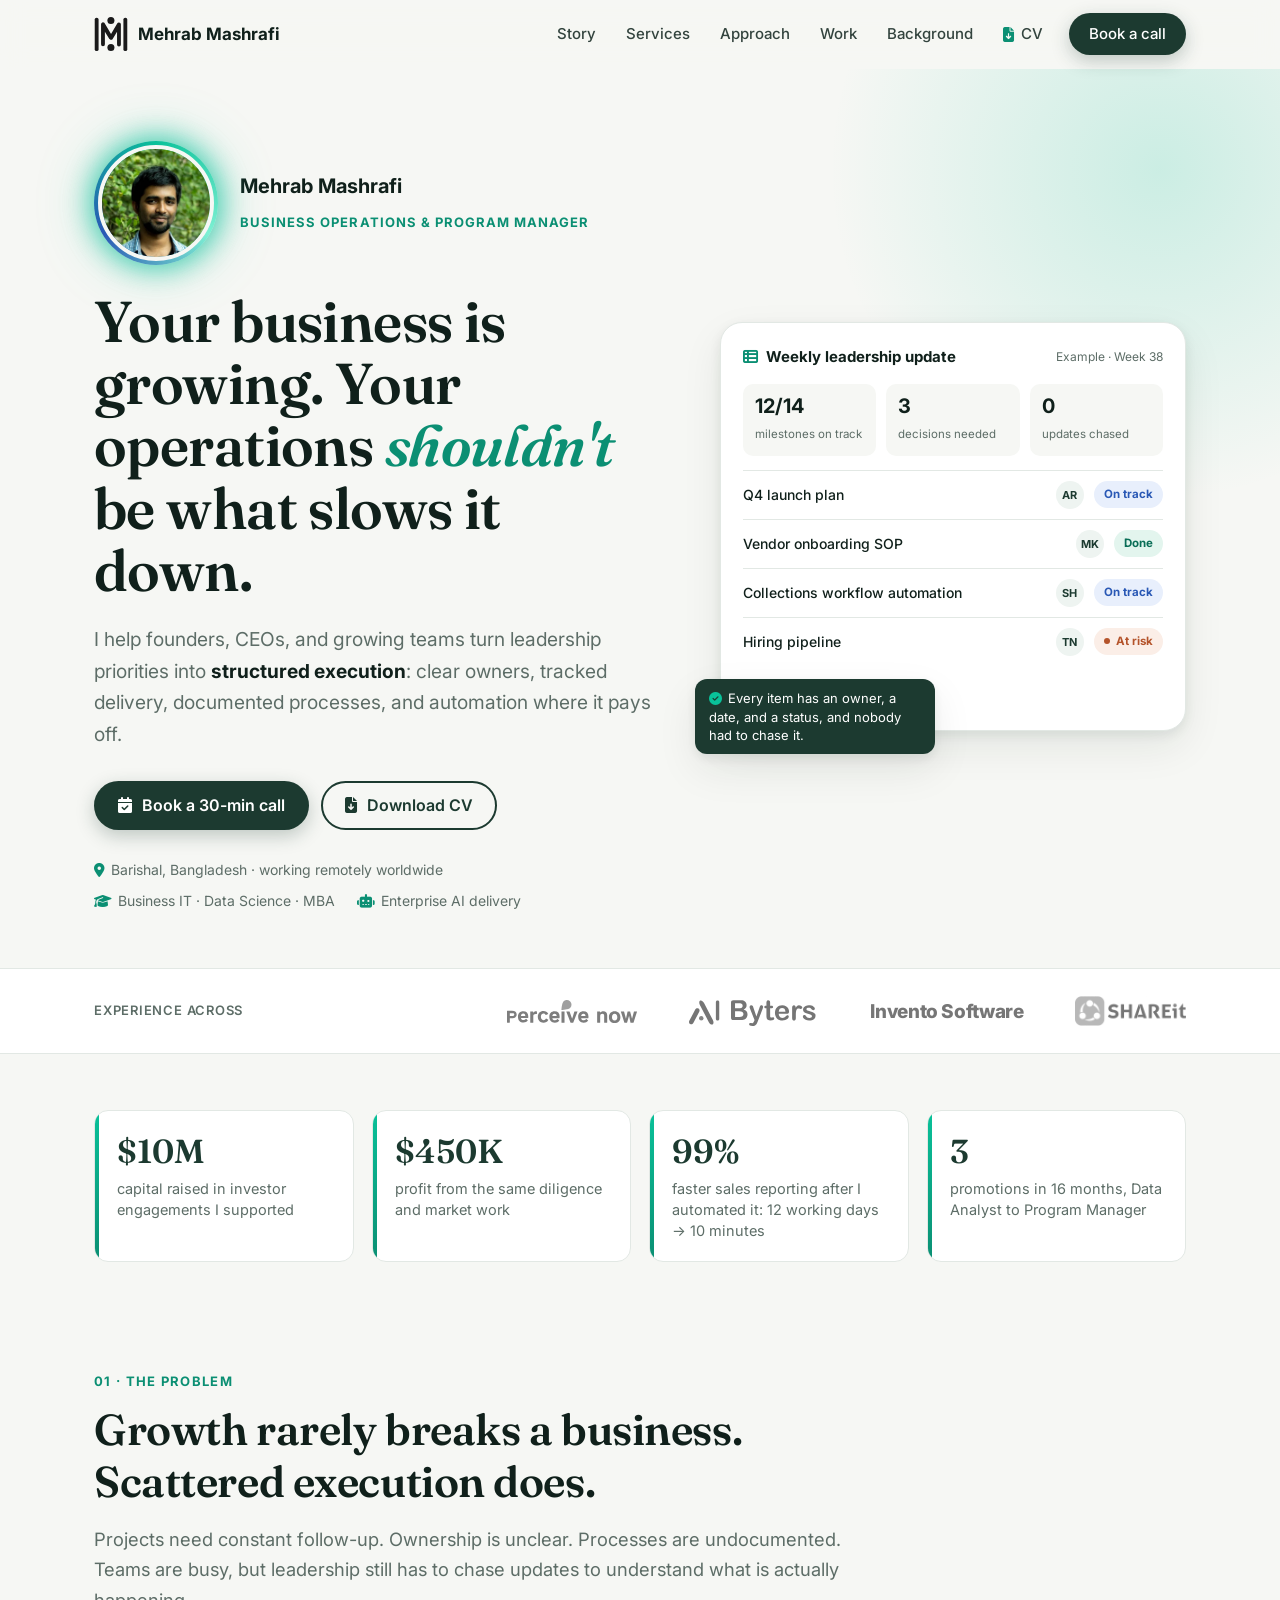
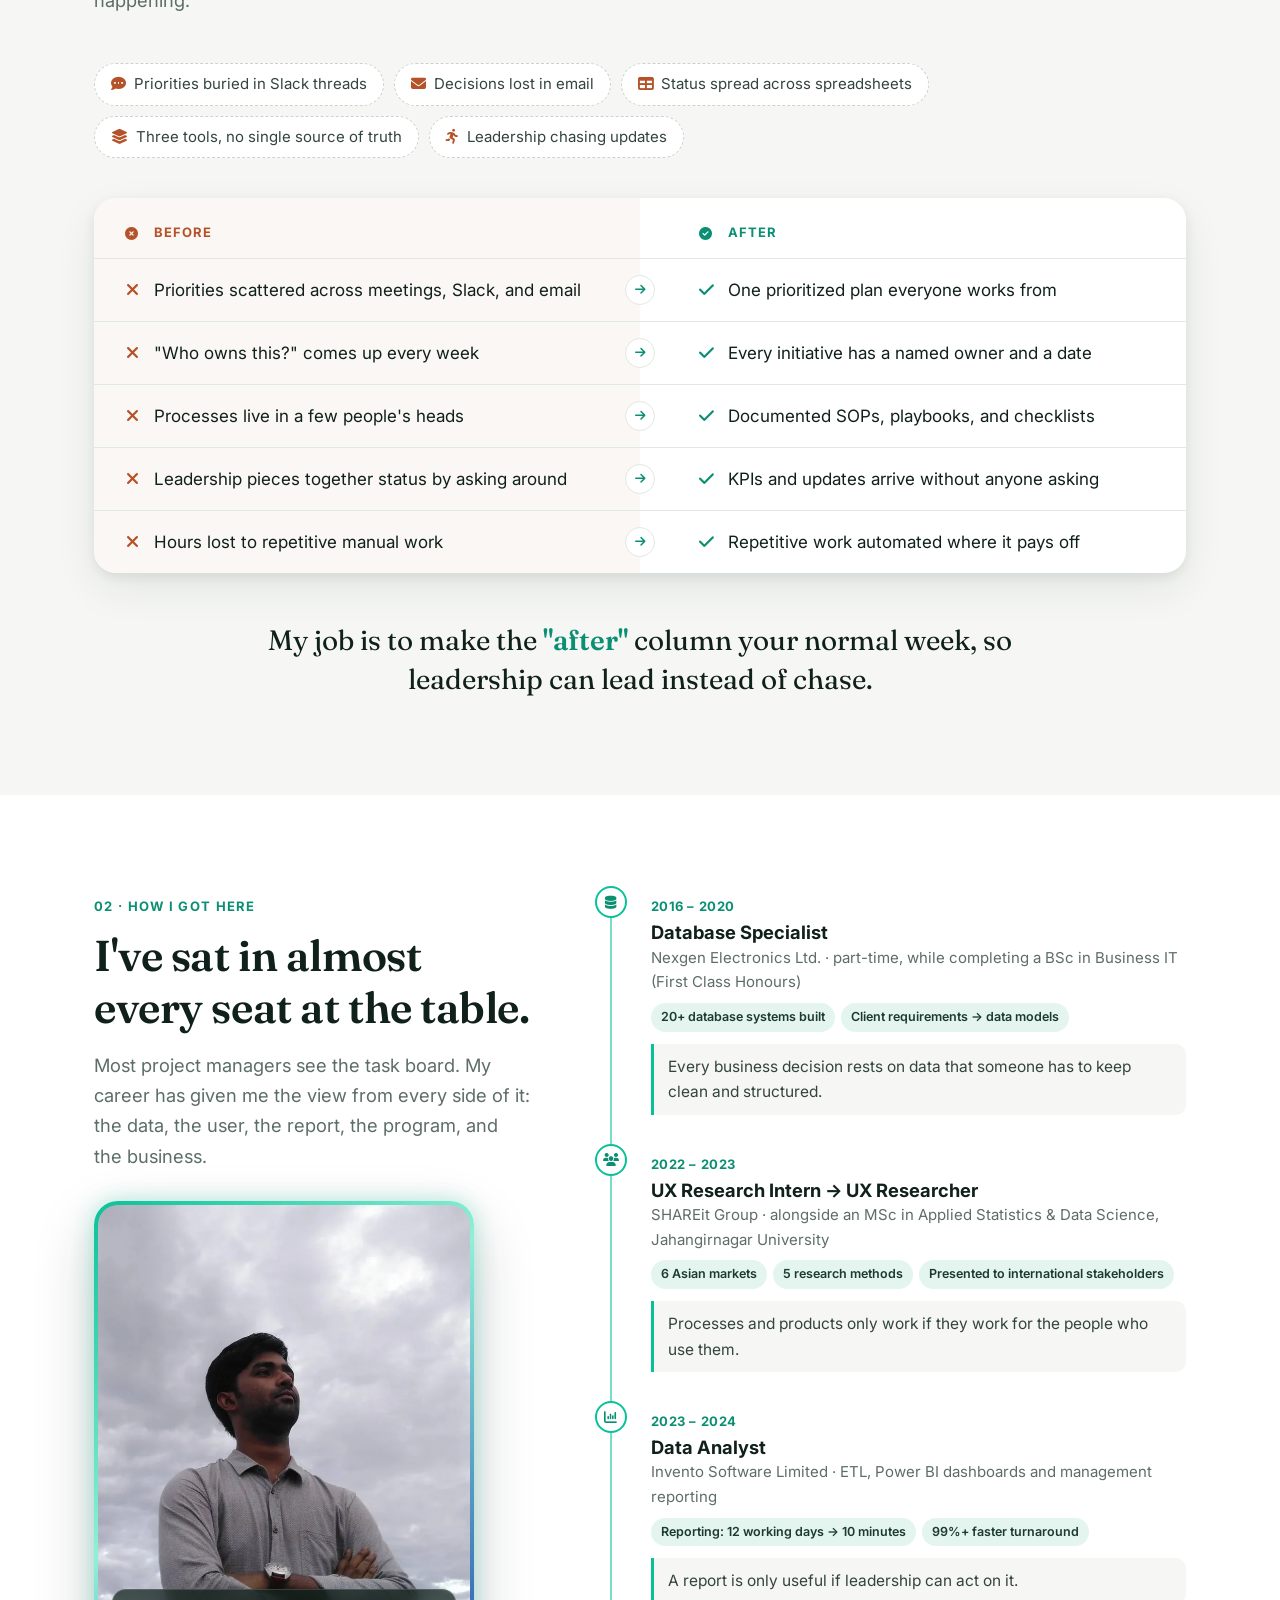
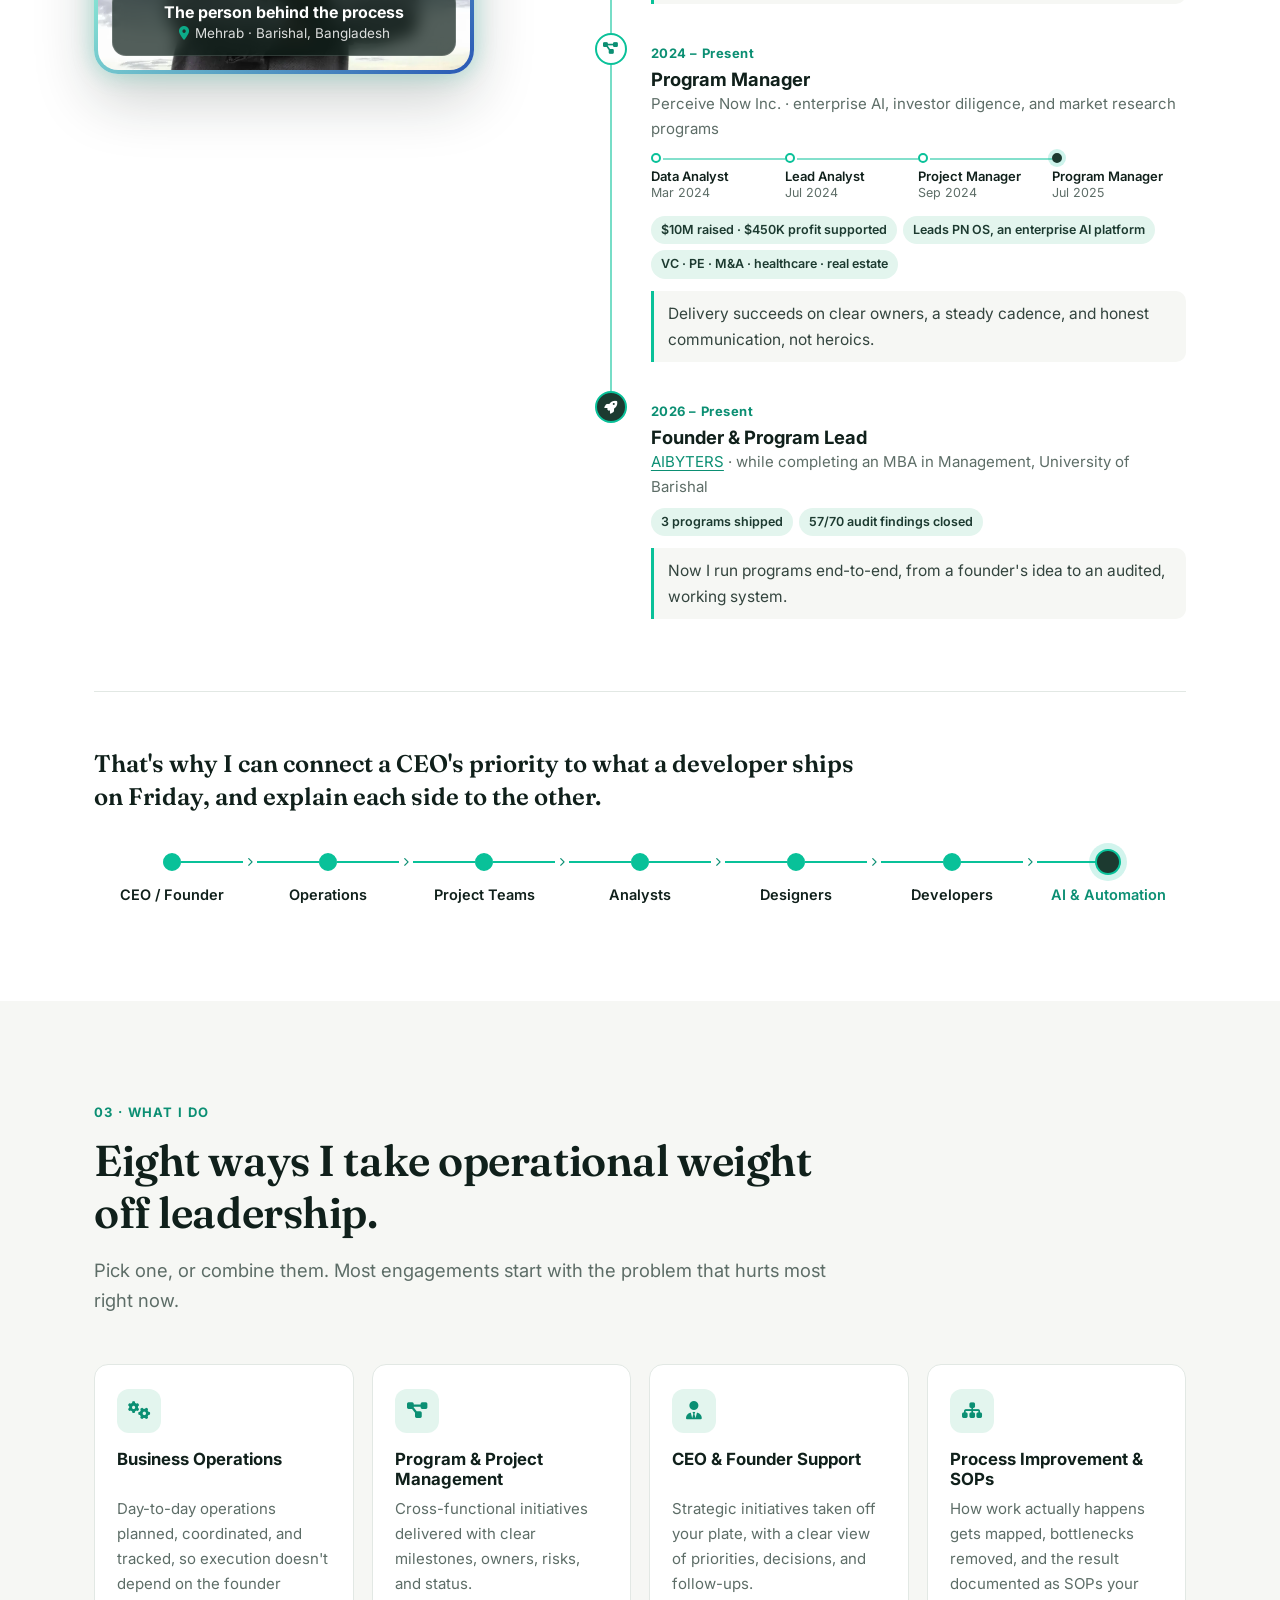
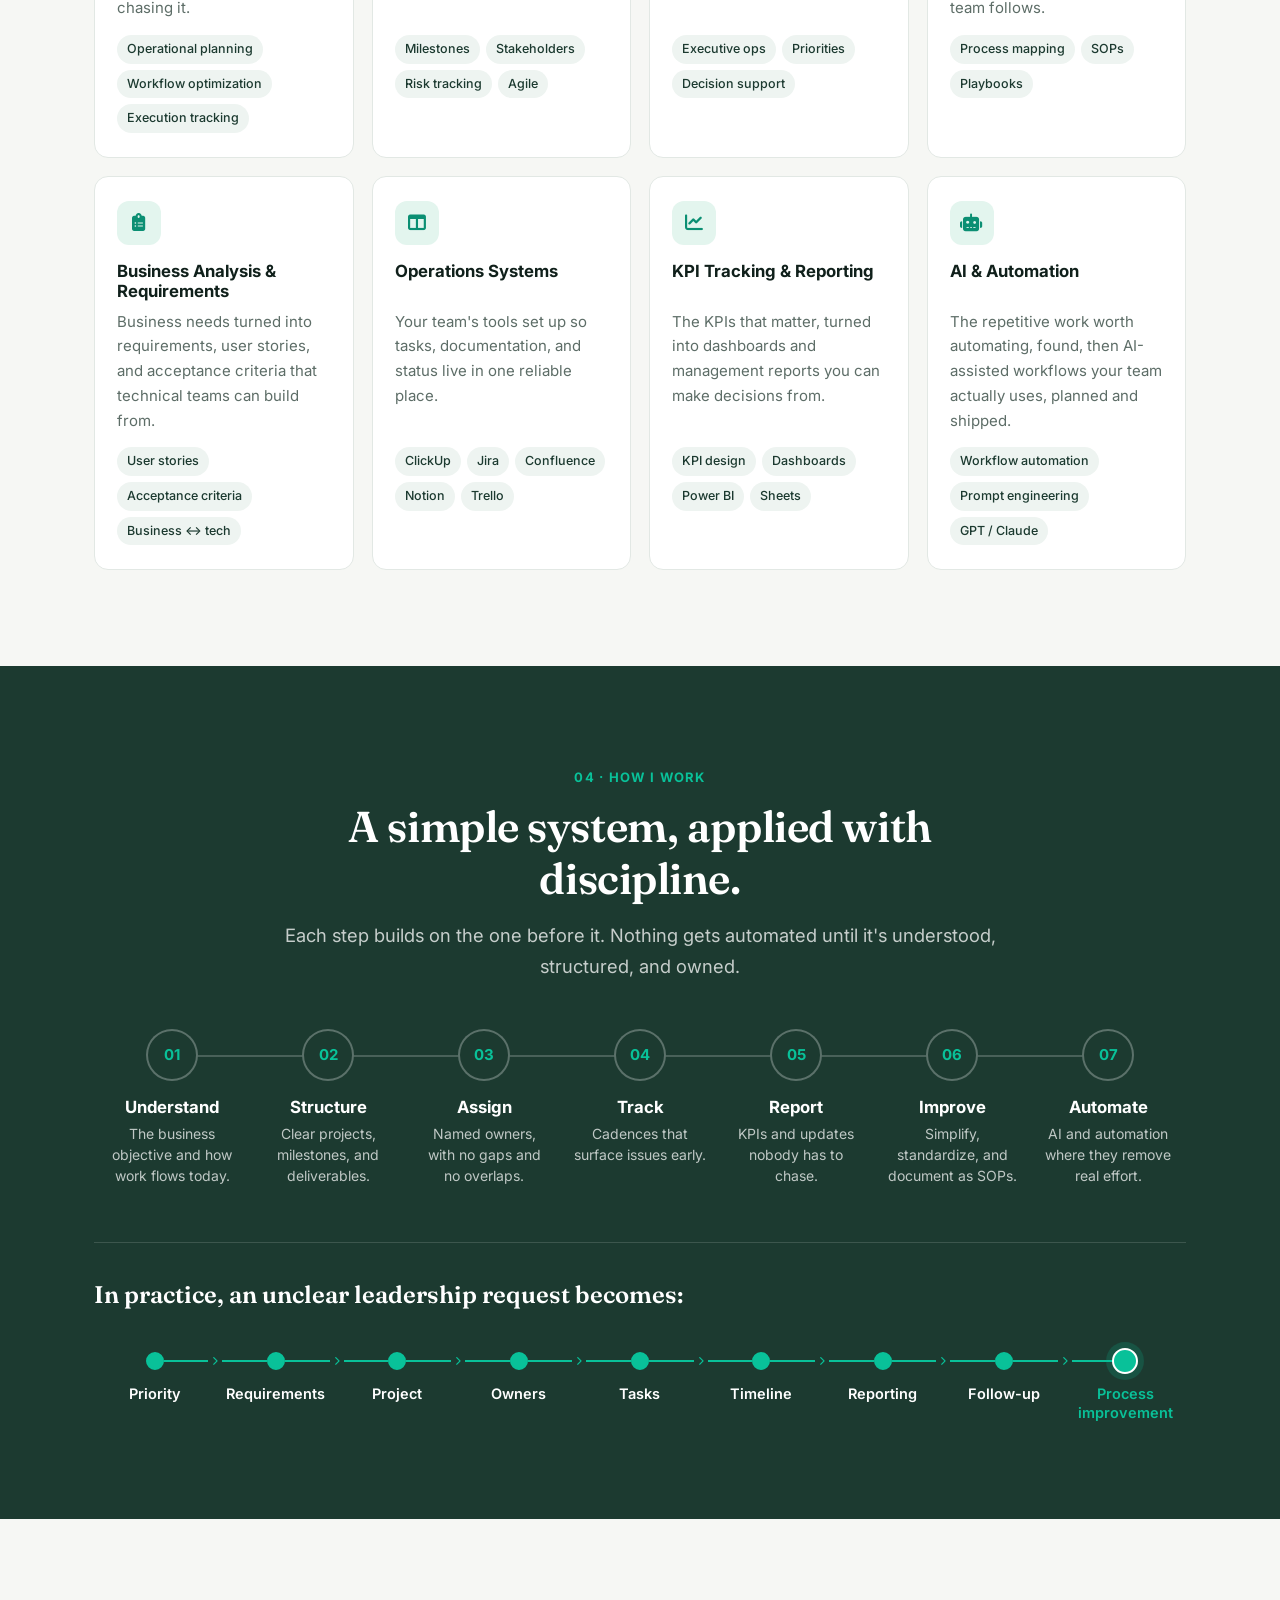
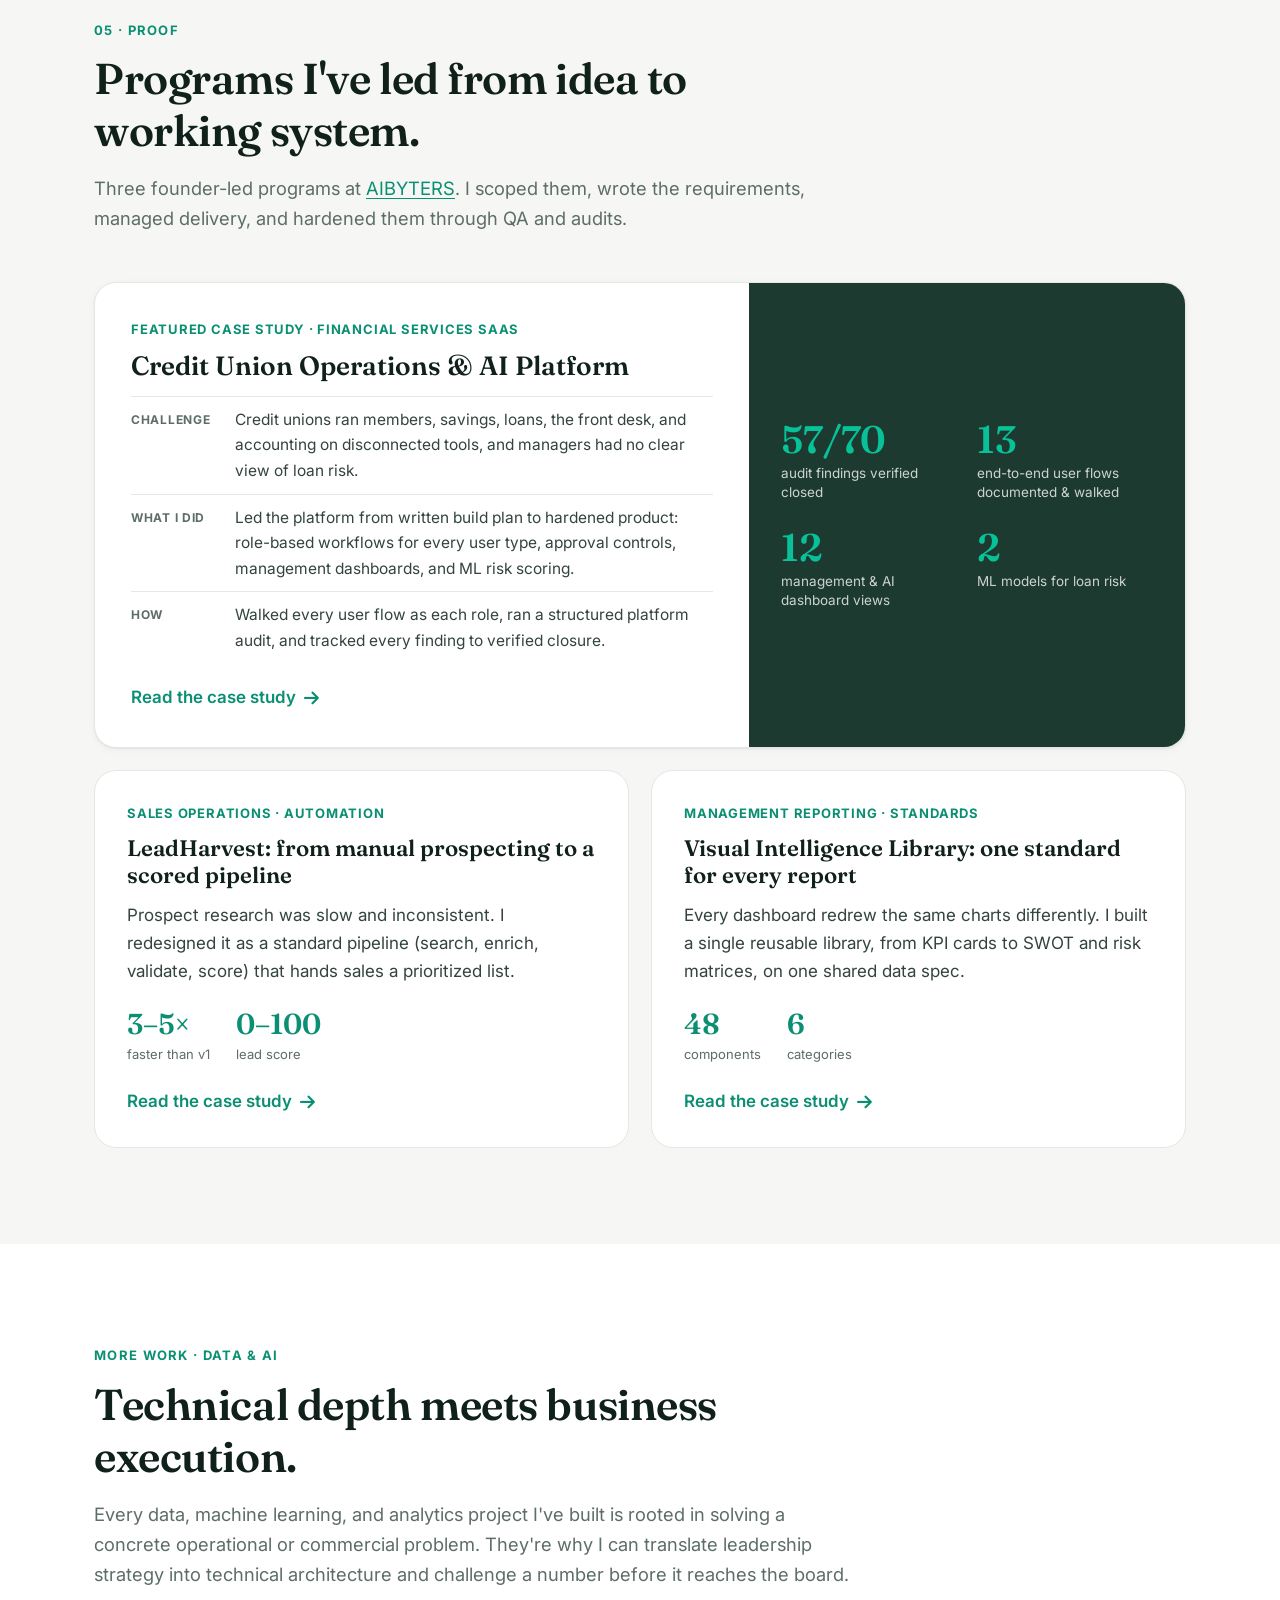
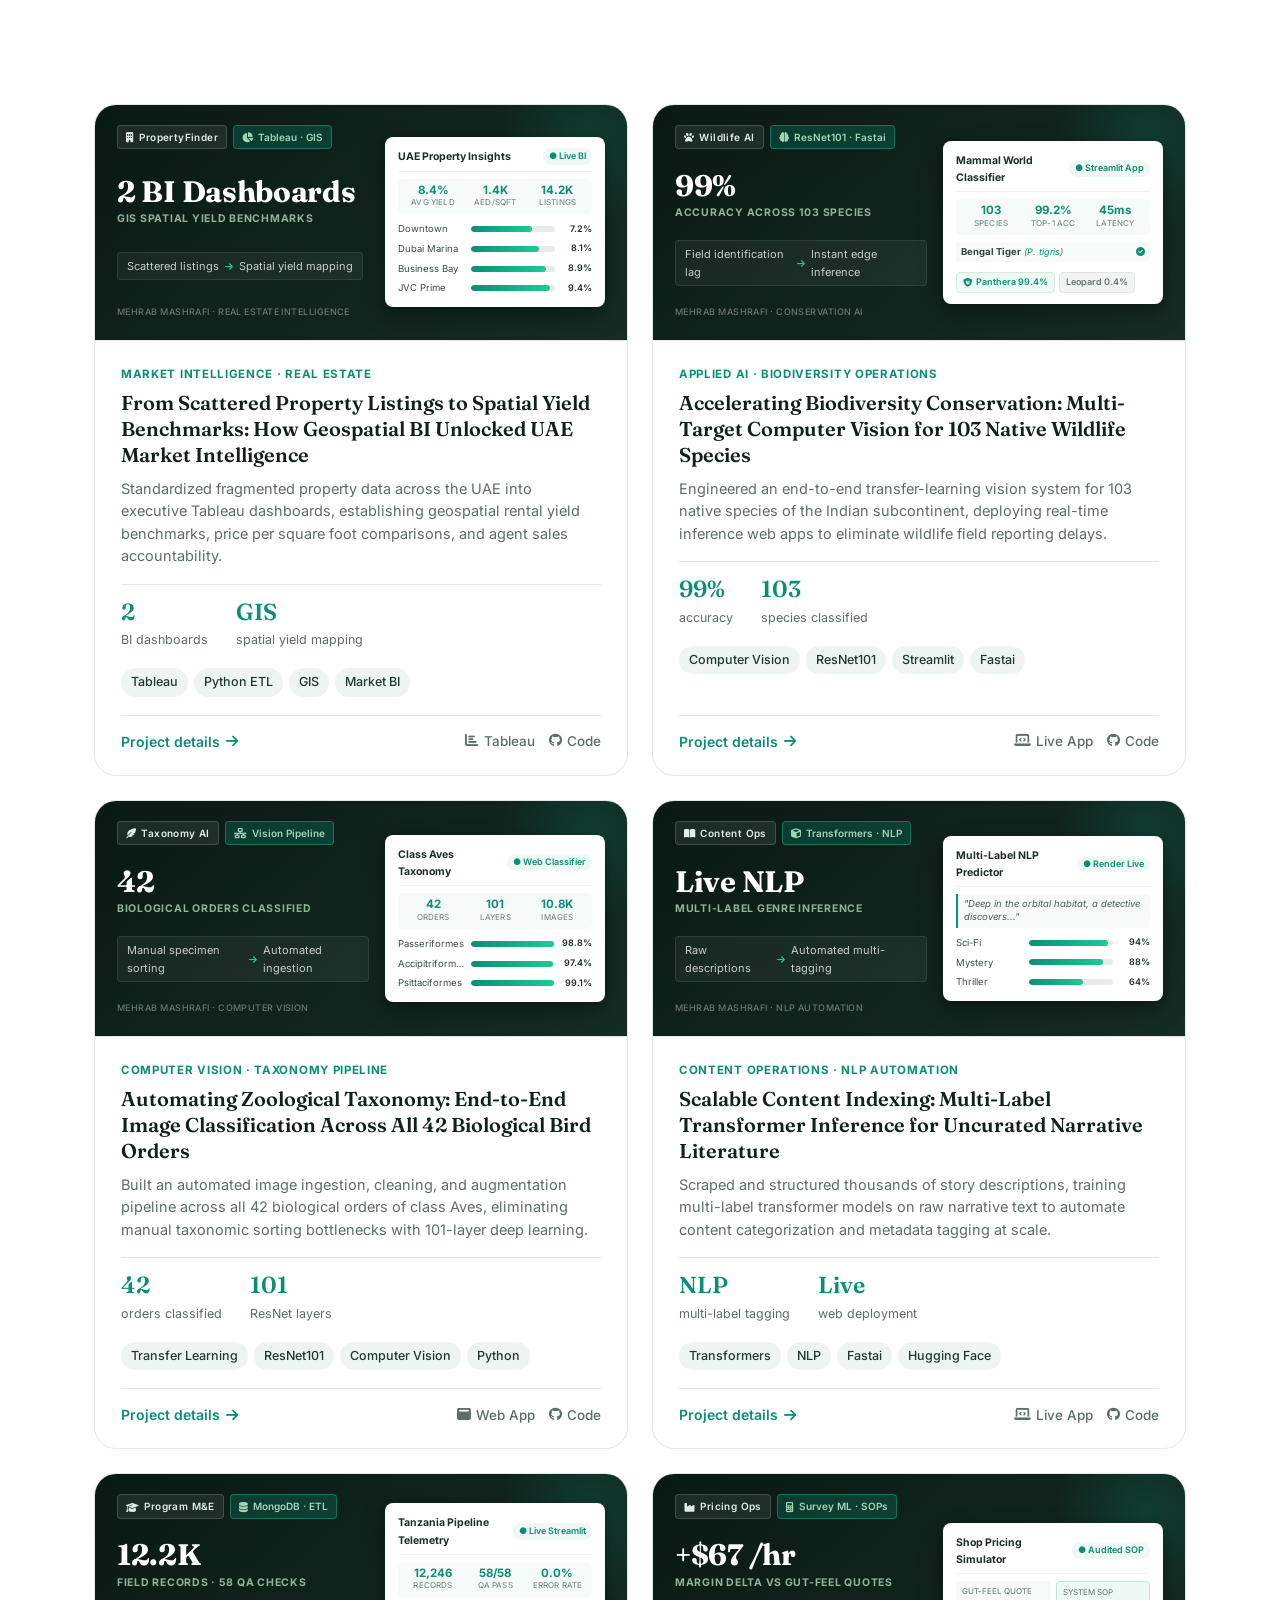
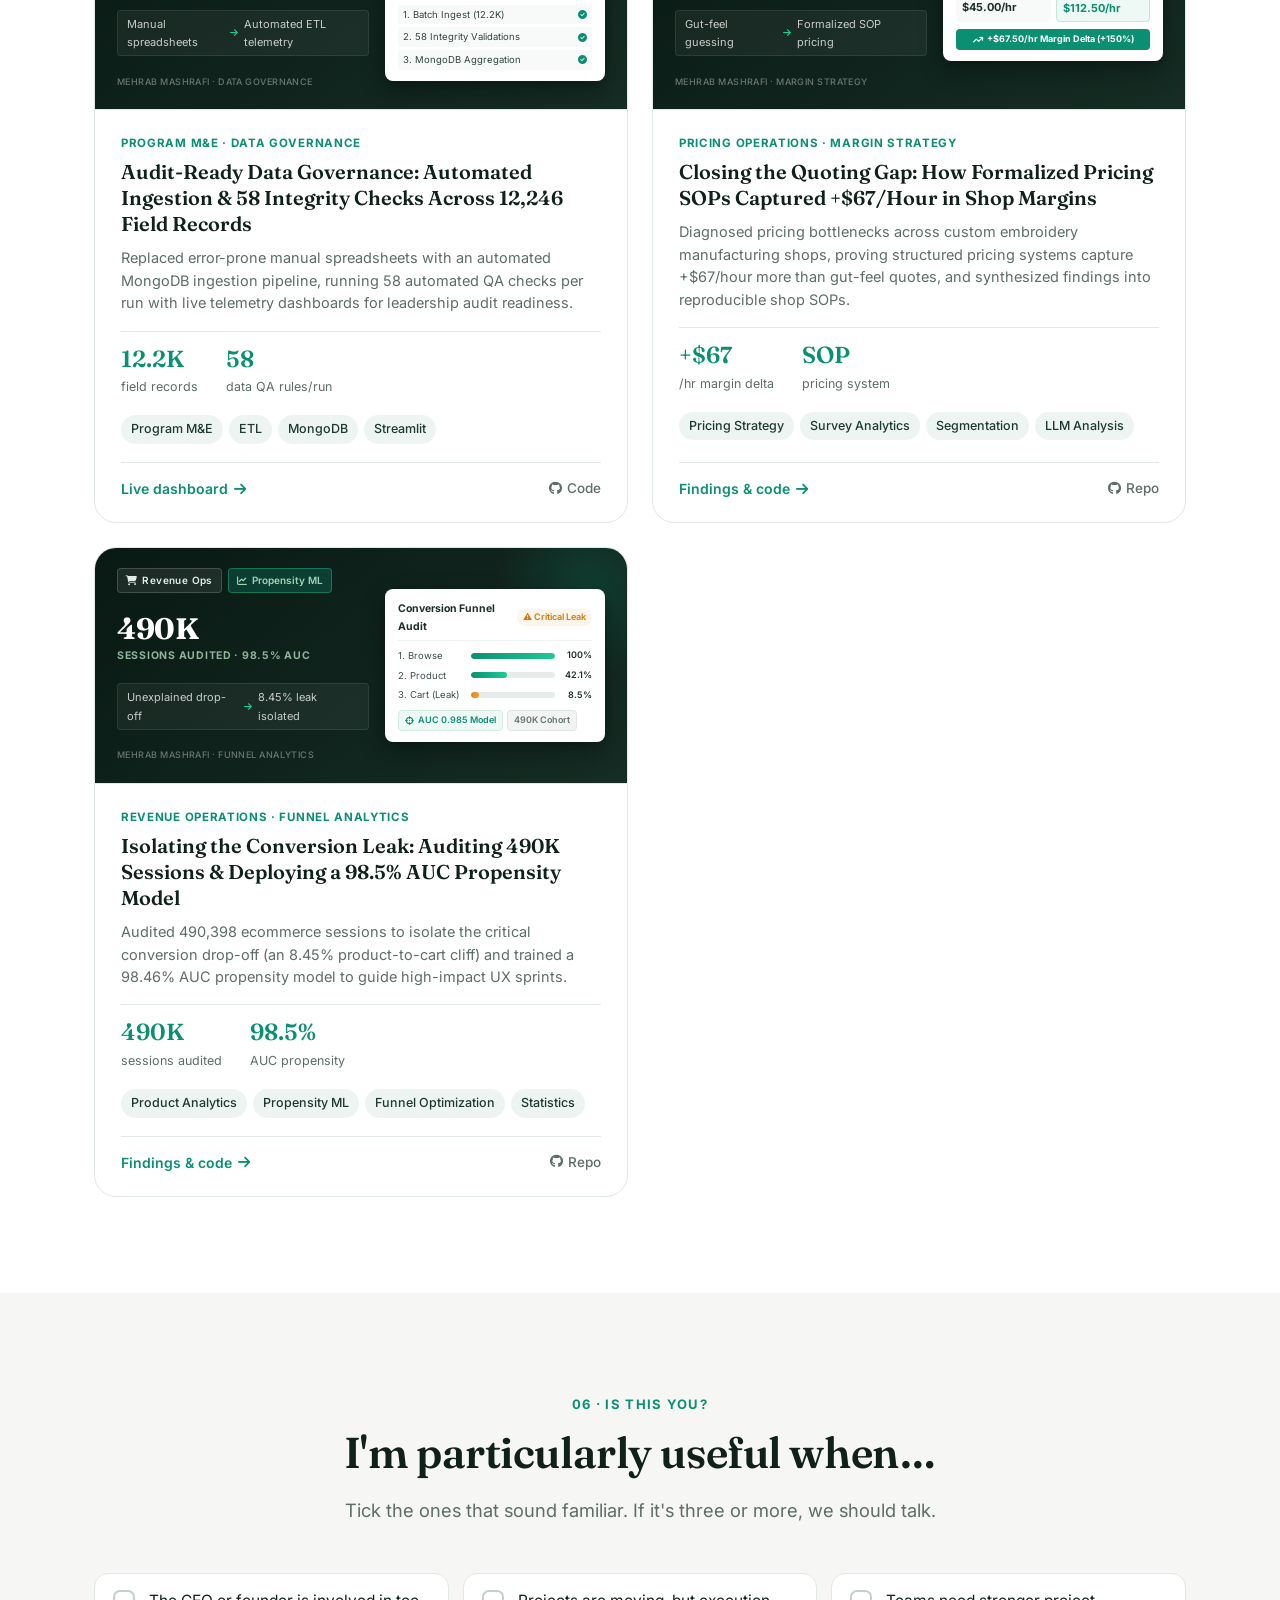
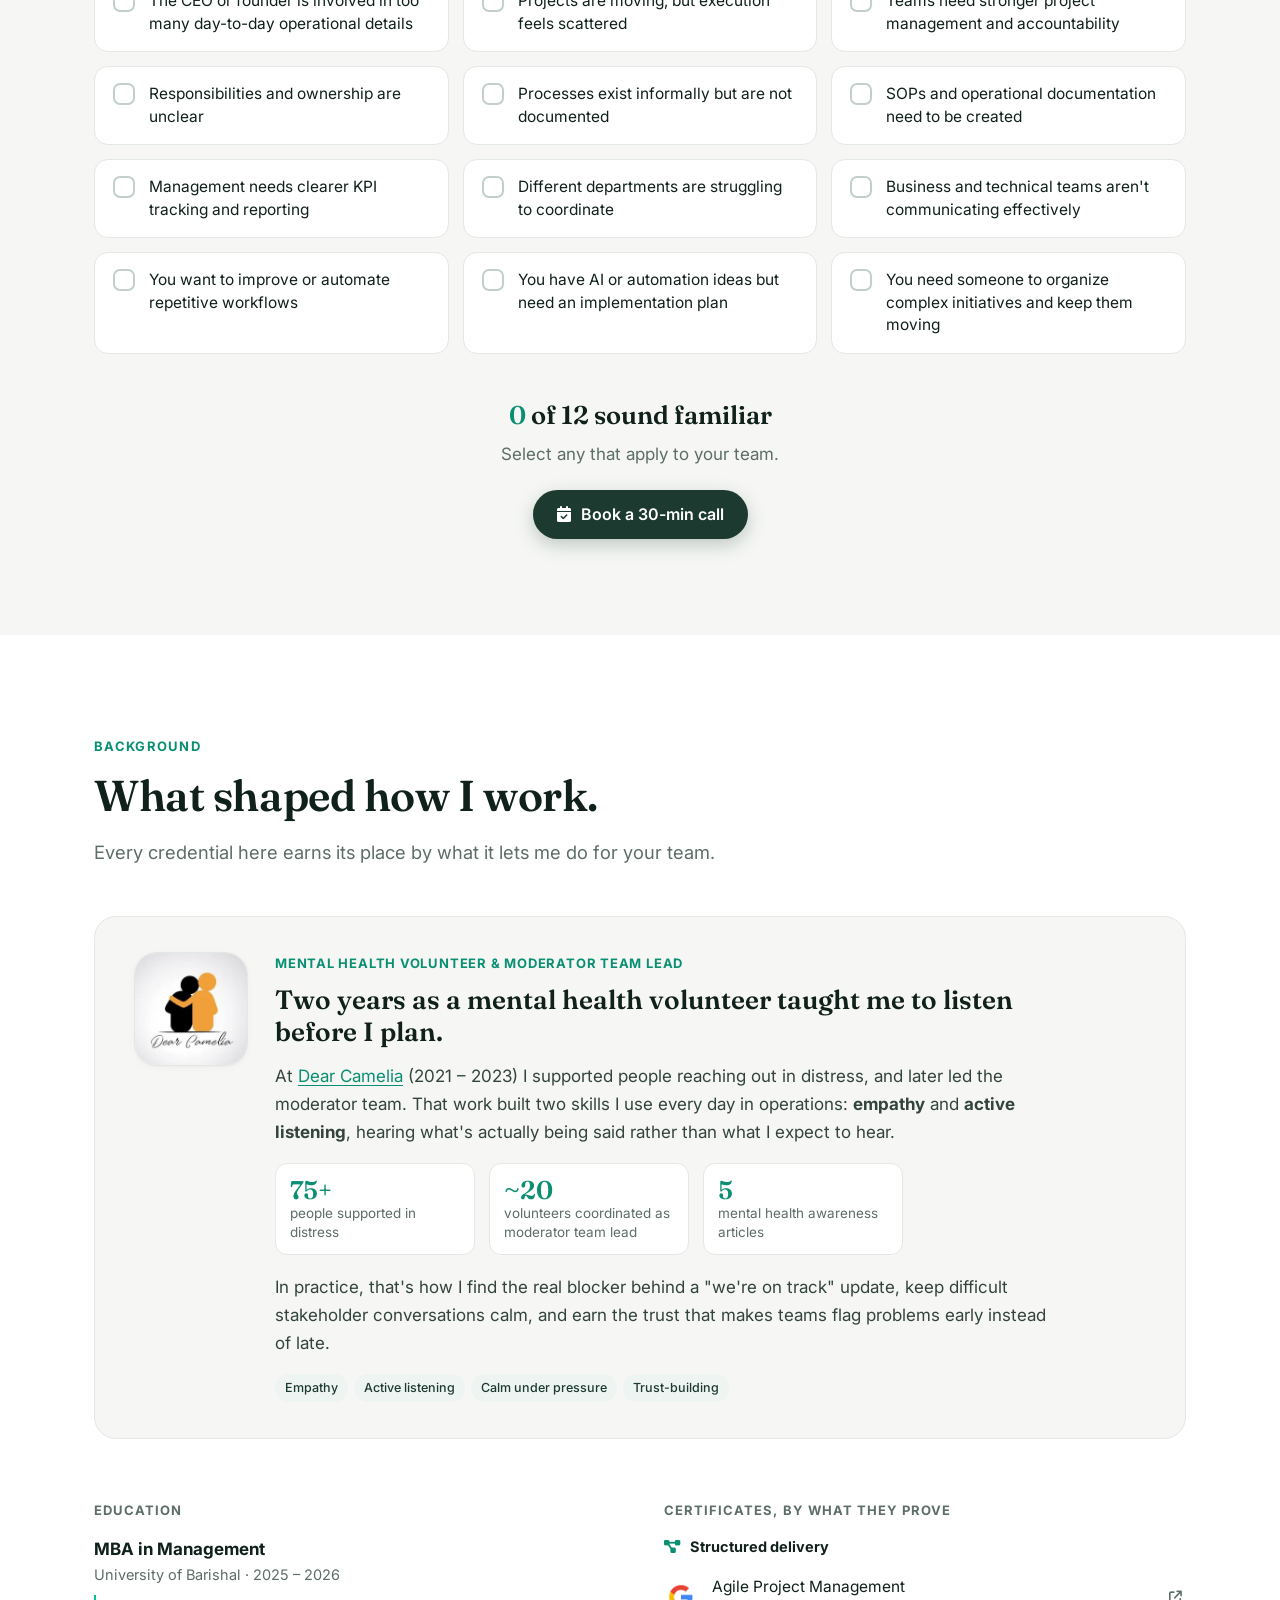
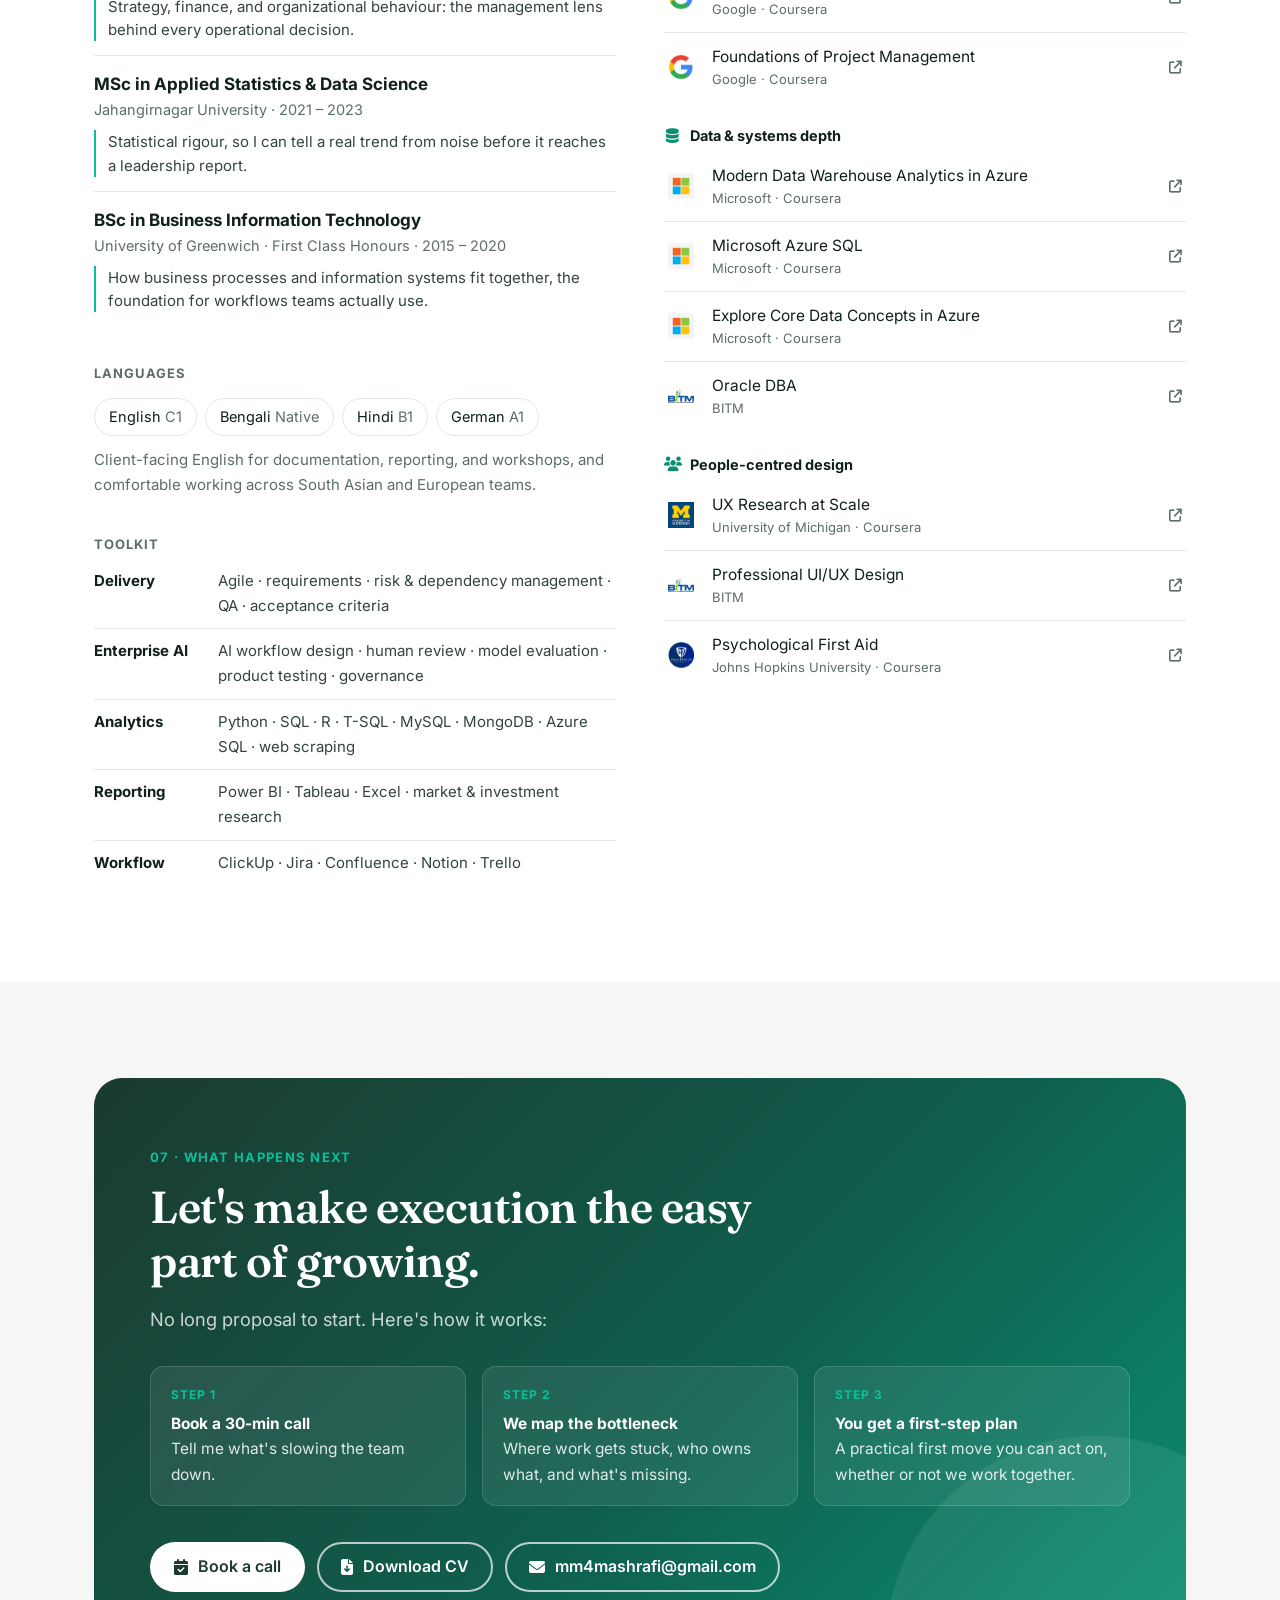
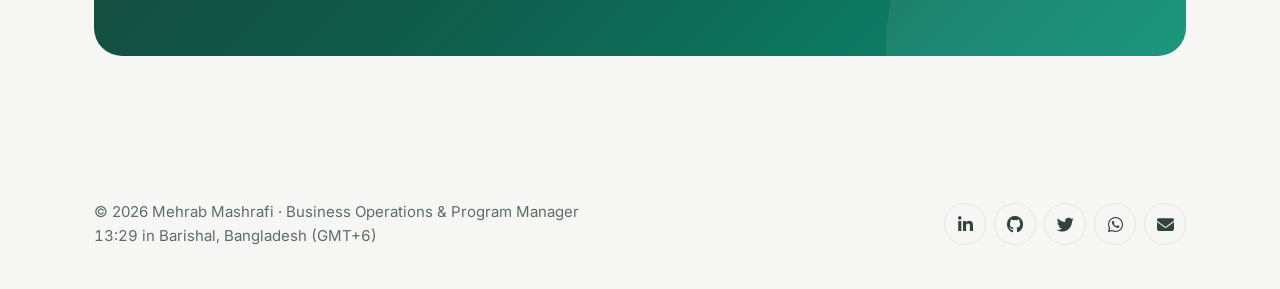
==== index.html @ 47c6d074 "Adopt Invento-style dual-panel project showcase with branding colors and UI mockups" ====
<!DOCTYPE html>
<html lang="en">
<head>
    <meta charset="UTF-8">
    <meta name="viewport" content="width=device-width, initial-scale=1.0">
    <title>Mehrab Mashrafi | Business Operations &amp; Program Manager</title>
    <meta name="description" content="Business Operations & Program Manager helping founders, CEOs and growing teams turn priorities into structured execution through program management, process improvement, KPI reporting and AI automation.">
    <meta property="og:title" content="Mehrab Mashrafi | Business Operations & Program Manager">
    <meta property="og:description" content="I turn leadership priorities into structured execution: clear owners, tracked delivery, documented processes, and automation where it pays off.">
    <meta property="og:type" content="website">
    <meta property="og:url" content="https://2mdipro7.github.io/">
    <meta property="og:image" content="https://2mdipro7.github.io/resources/images/og-image.jpg">
    <meta property="og:image:width" content="1200">
    <meta property="og:image:height" content="630">
    <meta name="twitter:card" content="summary_large_image">
    <meta name="theme-color" content="#1c3a30">
    <link rel="icon" type="image/svg+xml" href="resources/images/mylogo_dark.svg">
    <script type="application/ld+json">
    {"@context":"https://schema.org","@type":"Person","name":"Mehrab Mashrafi","jobTitle":"Business Operations & Program Manager","url":"https://2mdipro7.github.io/","image":"https://2mdipro7.github.io/resources/images/headshot.jpg","email":"mailto:mm4mashrafi@gmail.com","address":{"@type":"PostalAddress","addressLocality":"Barishal","addressCountry":"BD"},"worksFor":{"@type":"Organization","name":"Perceive Now Inc.","url":"https://perceivenow.ai/"},"alumniOf":[{"@type":"CollegeOrUniversity","name":"University of Greenwich"},{"@type":"CollegeOrUniversity","name":"Jahangirnagar University"},{"@type":"CollegeOrUniversity","name":"University of Barishal"}],"sameAs":["https://www.linkedin.com/in/2mdipro7","https://github.com/2mdipro7"]}
    </script>
    <link rel="preconnect" href="https://fonts.googleapis.com">
    <link rel="preconnect" href="https://fonts.gstatic.com" crossorigin>
    <link rel="stylesheet" href="https://fonts.googleapis.com/css2?family=Fraunces:opsz,wght@9..144,500;9..144,600&family=Inter:wght@400;500;600;700&display=swap">
    <link rel="stylesheet" href="https://cdnjs.cloudflare.com/ajax/libs/font-awesome/6.3.0/css/all.min.css">
    <link rel="stylesheet" href="style.css?v=20261004b">
    <script>document.documentElement.classList.add("js")</script>
</head>
<body>
    <a class="skip-link" href="#main">Skip to content</a>
    <div class="scroll-progress" aria-hidden="true"></div>

    <header class="site-header">
        <div class="wrap nav-inner">
            <a class="brand" href="#top" aria-label="Mehrab Mashrafi, home">
                <img src="resources/images/mylogo_dark.svg" alt="" width="34" height="34">
                <span>Mehrab Mashrafi</span>
            </a>
            <button class="nav-toggle" aria-expanded="false" aria-controls="nav-links" aria-label="Open menu"><i class="fas fa-bars"></i></button>
            <ul class="nav-links" id="nav-links">
                <li><a href="#story">Story</a></li>
                <li><a href="#services">Services</a></li>
                <li><a href="#approach">Approach</a></li>
                <li><a href="#work">Work</a></li>
                <li><a href="#background">Background</a></li>
                <li><a class="nav-cv" href="resources/Mehrab_Mashrafi_CV.pdf" download="Mehrab_Mashrafi_CV.pdf"><i class="fas fa-file-arrow-down"></i>CV</a></li>
                <li><a class="btn btn-primary" href="https://calendly.com/2mdipro7/30min" target="_blank" rel="noopener">Book a call</a></li>
            </ul>
        </div>
    </header>

    <main id="main">
        <!-- HERO -->
        <section class="hero" id="top">
            <div class="wrap hero-grid">
                <div>
                    <div class="hero-intro">
                        <div class="avatar-glow">
                            <picture>
                                <source srcset="resources/images/headshot.webp" type="image/webp">
                                <img src="resources/images/headshot.jpg" alt="Portrait of Mehrab Mashrafi" width="480" height="480" fetchpriority="high">
                            </picture>
                        </div>
                        <div>
                            <p class="hero-name">Mehrab Mashrafi</p>
                            <p class="eyebrow">Business Operations &amp; Program Manager</p>
                        </div>
                    </div>
                    <h1>Your business is growing. Your operations <em>shouldn't</em> be what slows it down.</h1>
                    <p class="hero-sub">I help founders, CEOs, and growing teams turn leadership priorities into <strong>structured execution</strong>: clear owners, tracked delivery, documented processes, and automation where it pays off.</p>
                    <div class="hero-ctas">
                        <a class="btn btn-primary" href="https://calendly.com/2mdipro7/30min" target="_blank" rel="noopener"><i class="fas fa-calendar-check"></i>Book a 30-min call</a>
                        <a class="btn btn-ghost" href="resources/Mehrab_Mashrafi_CV.pdf" download="Mehrab_Mashrafi_CV.pdf"><i class="fas fa-file-arrow-down"></i>Download CV</a>
                    </div>
                    <ul class="hero-meta">
                        <li><i class="fas fa-location-dot"></i>Barishal, Bangladesh · working remotely worldwide</li>
                        <li><i class="fas fa-graduation-cap"></i>Business IT · Data Science · MBA</li>
                        <li><i class="fas fa-robot"></i>Enterprise AI delivery</li>
                    </ul>
                </div>

                <div class="board reveal" aria-label="Example of a weekly leadership update I set up">
                    <div class="board-head">
                        <span class="board-title"><i class="fas fa-table-list" style="color:var(--brand);margin-right:8px"></i>Weekly leadership update</span>
                        <span class="board-date">Example · Week 38</span>
                    </div>
                    <div class="board-kpis">
                        <div class="board-kpi"><b data-count="12" data-suffix="/14">12/14</b><span>milestones on track</span></div>
                        <div class="board-kpi"><b>3</b><span>decisions needed</span></div>
                        <div class="board-kpi"><b>0</b><span>updates chased</span></div>
                    </div>
                    <div class="board-row"><span class="task">Q4 launch plan</span><span class="owner">AR</span><span class="status on-track">On track</span></div>
                    <div class="board-row"><span class="task">Vendor onboarding SOP</span><span class="owner">MK</span><span class="status done">Done</span></div>
                    <div class="board-row"><span class="task">Collections workflow automation</span><span class="owner">SH</span><span class="status on-track">On track</span></div>
                    <div class="board-row"><span class="task">Hiring pipeline</span><span class="owner">TN</span><span class="status risk"><span class="pulse-dot"></span>At risk</span></div>
                    <div class="board-note"><i class="fas fa-circle-check"></i>Every item has an owner, a date, and a status, and nobody had to chase it.</div>
                </div>
            </div>
        </section>

        <div class="proof-strip">
            <div class="wrap proof-inner">
                <span class="proof-label">Experience across</span>
                <ul class="proof-logos">
                    <li><a href="https://perceivenow.ai/" target="_blank" rel="noopener" aria-label="Perceive Now"><img src="resources/images/logos/perceive-now.svg" alt="Perceive Now" width="130" height="23"></a></li>
                    <li><a href="https://aibyters.com" target="_blank" rel="noopener" aria-label="AIBYTERS"><img src="resources/images/logos/aibyters.svg" alt="AIBYTERS" width="130" height="30"></a></li>
                    <li><a href="https://invento.com.bd/" target="_blank" rel="noopener" aria-label="Invento Software"><img src="https://invento.com.bd/wp-content/uploads/2023/11/invento-logo-color.svg" alt="Invento Software" height="30" referrerpolicy="no-referrer" onload="if(!this.naturalWidth){this.onerror()}" onerror="this.onerror=null;this.outerHTML='<span class=&quot;wordmark&quot;>Invento Software</span>'"></a></li>
                    <li><a href="https://www.ushareit.com/" target="_blank" rel="noopener" aria-label="SHAREit Group"><img src="resources/images/logos/shareit.png" alt="SHAREit Group" width="111" height="30"></a></li>
                </ul>
            </div>
        </div>

        <section class="record" aria-label="Track record">
            <div class="wrap">
                <ul class="record-grid">
                    <li class="reveal"><b data-count="10" data-prefix="$" data-suffix="M">$10M</b><span>capital raised in investor engagements I supported</span></li>
                    <li class="reveal"><b data-count="450" data-prefix="$" data-suffix="K">$450K</b><span>profit from the same diligence and market work</span></li>
                    <li class="reveal"><b data-count="99" data-suffix="%">99%</b><span>faster sales reporting after I automated it: 12 working days → 10 minutes</span></li>
                    <li class="reveal"><b data-count="3">3</b><span>promotions in 16 months, Data Analyst to Program Manager</span></li>
                </ul>
            </div>
        </section>

        <!-- 01 PROBLEM -->
        <section class="chapter" id="problem">
            <div class="wrap">
                <div class="chapter-head reveal">
                    <span class="chapter-num">01 · The problem</span>
                    <h2>Growth rarely breaks a business. Scattered execution does.</h2>
                    <p class="chapter-lead">Projects need constant follow-up. Ownership is unclear. Processes are undocumented. Teams are busy, but leadership still has to chase updates to understand what is actually happening.</p>
                </div>
                <ul class="symptoms reveal" aria-label="Common symptoms">
                    <li><i class="fas fa-comment-dots"></i>Priorities buried in Slack threads</li>
                    <li><i class="fas fa-envelope"></i>Decisions lost in email</li>
                    <li><i class="fas fa-table"></i>Status spread across spreadsheets</li>
                    <li><i class="fas fa-layer-group"></i>Three tools, no single source of truth</li>
                    <li><i class="fas fa-person-running"></i>Leadership chasing updates</li>
                </ul>
                <div class="ba reveal" role="table" aria-label="Before and after working together">
                    <div class="ba-row ba-head" role="row">
                        <div class="ba-cell before" role="columnheader"><i class="fas fa-circle-xmark"></i><span>Before</span></div>
                        <span class="ba-arrow" aria-hidden="true"></span>
                        <div class="ba-cell after" role="columnheader"><i class="fas fa-circle-check"></i><span>After</span></div>
                    </div>
                    <div class="ba-row">
                        <div class="ba-cell before"><i class="fas fa-xmark"></i><span>Priorities scattered across meetings, Slack, and email</span></div>
                        <span class="ba-arrow" aria-hidden="true"><i class="fas fa-arrow-right"></i></span>
                        <div class="ba-cell after"><i class="fas fa-check"></i><span>One prioritized plan everyone works from</span></div>
                    </div>
                    <div class="ba-row">
                        <div class="ba-cell before"><i class="fas fa-xmark"></i><span>"Who owns this?" comes up every week</span></div>
                        <span class="ba-arrow" aria-hidden="true"><i class="fas fa-arrow-right"></i></span>
                        <div class="ba-cell after"><i class="fas fa-check"></i><span>Every initiative has a named owner and a date</span></div>
                    </div>
                    <div class="ba-row">
                        <div class="ba-cell before"><i class="fas fa-xmark"></i><span>Processes live in a few people's heads</span></div>
                        <span class="ba-arrow" aria-hidden="true"><i class="fas fa-arrow-right"></i></span>
                        <div class="ba-cell after"><i class="fas fa-check"></i><span>Documented SOPs, playbooks, and checklists</span></div>
                    </div>
                    <div class="ba-row">
                        <div class="ba-cell before"><i class="fas fa-xmark"></i><span>Leadership pieces together status by asking around</span></div>
                        <span class="ba-arrow" aria-hidden="true"><i class="fas fa-arrow-right"></i></span>
                        <div class="ba-cell after"><i class="fas fa-check"></i><span>KPIs and updates arrive without anyone asking</span></div>
                    </div>
                    <div class="ba-row">
                        <div class="ba-cell before"><i class="fas fa-xmark"></i><span>Hours lost to repetitive manual work</span></div>
                        <span class="ba-arrow" aria-hidden="true"><i class="fas fa-arrow-right"></i></span>
                        <div class="ba-cell after"><i class="fas fa-check"></i><span>Repetitive work automated where it pays off</span></div>
                    </div>
                </div>
                <p class="pull-quote reveal">My job is to make the <strong>"after"</strong> column your normal week, so leadership can lead instead of chase.</p>
            </div>
        </section>

        <!-- 02 STORY -->
        <section class="chapter alt" id="story">
            <div class="wrap">
                <div class="story-grid">
                    <div class="story-intro reveal">
                        <span class="chapter-num">02 · How I got here</span>
                        <h2>I've sat in almost every seat at the table.</h2>
                        <p class="chapter-lead">Most project managers see the task board. My career has given me the view from every side of it: the data, the user, the report, the program, and the business.</p>
                        <figure class="portrait">
                            <picture>
                                <source srcset="resources/images/portrait.webp" type="image/webp">
                                <img src="resources/images/portrait.jpg" alt="Mehrab Mashrafi standing with arms crossed against a cloudy sky" width="720" height="900" loading="lazy">
                            </picture>
                            <figcaption>
                                <b>The person behind the process</b>
                                <span><i class="fas fa-location-dot"></i>Mehrab · Barishal, Bangladesh</span>
                            </figcaption>
                        </figure>
                    </div>

                    <ol class="timeline">
                        <li class="reveal">
                            <span class="dot"><i class="fas fa-database"></i></span>
                            <span class="when">2016 – 2020</span>
                            <h3>Database Specialist</h3>
                            <p class="where">Nexgen Electronics Ltd. · part-time, while completing a BSc in Business IT (First Class Honours)</p>
                            <ul class="proof-chips"><li>20+ database systems built</li><li>Client requirements → data models</li></ul>
                            <p class="lesson">Every business decision rests on data that someone has to keep clean and structured.</p>
                        </li>
                        <li class="reveal">
                            <span class="dot"><i class="fas fa-users"></i></span>
                            <span class="when">2022 – 2023</span>
                            <h3>UX Research Intern → UX Researcher</h3>
                            <p class="where">SHAREit Group · alongside an MSc in Applied Statistics &amp; Data Science, Jahangirnagar University</p>
                            <ul class="proof-chips"><li>6 Asian markets</li><li>5 research methods</li><li>Presented to international stakeholders</li></ul>
                            <p class="lesson">Processes and products only work if they work for the people who use them.</p>
                        </li>
                        <li class="reveal">
                            <span class="dot"><i class="fas fa-chart-column"></i></span>
                            <span class="when">2023 – 2024</span>
                            <h3>Data Analyst</h3>
                            <p class="where">Invento Software Limited · ETL, Power BI dashboards and management reporting</p>
                            <ul class="proof-chips"><li>Reporting: 12 working days → 10 minutes</li><li>99%+ faster turnaround</li></ul>
                            <p class="lesson">A report is only useful if leadership can act on it.</p>
                        </li>
                        <li class="reveal">
                            <span class="dot"><i class="fas fa-diagram-project"></i></span>
                            <span class="when">2024 – Present</span>
                            <h3>Program Manager</h3>
                            <p class="where">Perceive Now Inc. · enterprise AI, investor diligence, and market research programs</p>
                            <ol class="ladder" aria-label="Promotions at Perceive Now">
                                <li><b>Data Analyst</b><span>Mar 2024</span></li>
                                <li><b>Lead Analyst</b><span>Jul 2024</span></li>
                                <li><b>Project Manager</b><span>Sep 2024</span></li>
                                <li class="top"><b>Program Manager</b><span>Jul 2025</span></li>
                            </ol>
                            <ul class="proof-chips"><li>$10M raised · $450K profit supported</li><li>Leads PN OS, an enterprise AI platform</li><li>VC · PE · M&amp;A · healthcare · real estate</li></ul>
                            <p class="lesson">Delivery succeeds on clear owners, a steady cadence, and honest communication, not heroics.</p>
                        </li>
                        <li class="reveal now">
                            <span class="dot"><i class="fas fa-rocket"></i></span>
                            <span class="when">2026 – Present</span>
                            <h3>Founder &amp; Program Lead</h3>
                            <p class="where"><a href="https://aibyters.com" target="_blank" rel="noopener">AIBYTERS</a> · while completing an MBA in Management, University of Barishal</p>
                            <ul class="proof-chips"><li>3 programs shipped</li><li>57/70 audit findings closed</li></ul>
                            <p class="lesson">Now I run programs end-to-end, from a founder's idea to an audited, working system.</p>
                        </li>
                    </ol>
                </div>

                <div class="connect reveal">
                    <h3 class="connect-title">That's why I can connect a CEO's priority to what a developer ships on Friday, and explain each side to the other.</h3>
                    <ol class="track" aria-label="The people I connect">
                        <li><span class="node"></span><span class="label">CEO / Founder</span></li>
                        <li><span class="node"></span><span class="label">Operations</span></li>
                        <li><span class="node"></span><span class="label">Project Teams</span></li>
                        <li><span class="node"></span><span class="label">Analysts</span></li>
                        <li><span class="node"></span><span class="label">Designers</span></li>
                        <li><span class="node"></span><span class="label">Developers</span></li>
                        <li class="end"><span class="node"></span><span class="label">AI &amp; Automation</span></li>
                    </ol>
                </div>
            </div>
        </section>

        <!-- 03 SERVICES -->
        <section class="chapter" id="services">
            <div class="wrap">
                <div class="chapter-head reveal">
                    <span class="chapter-num">03 · What I do</span>
                    <h2>Eight ways I take operational weight off leadership.</h2>
                    <p class="chapter-lead">Pick one, or combine them. Most engagements start with the problem that hurts most right now.</p>
                </div>
                <div class="services">
                    <article class="service reveal">
                        <div class="ico"><i class="fas fa-gears"></i></div>
                        <h3>Business Operations</h3>
                        <p>Day-to-day operations planned, coordinated, and tracked, so execution doesn't depend on the founder chasing it.</p>
                        <ul class="tags"><li>Operational planning</li><li>Workflow optimization</li><li>Execution tracking</li></ul>
                    </article>
                    <article class="service reveal">
                        <div class="ico"><i class="fas fa-diagram-project"></i></div>
                        <h3>Program &amp; Project Management</h3>
                        <p>Cross-functional initiatives delivered with clear milestones, owners, risks, and status.</p>
                        <ul class="tags"><li>Milestones</li><li>Stakeholders</li><li>Risk tracking</li><li>Agile</li></ul>
                    </article>
                    <article class="service reveal">
                        <div class="ico"><i class="fas fa-user-tie"></i></div>
                        <h3>CEO &amp; Founder Support</h3>
                        <p>Strategic initiatives taken off your plate, with a clear view of priorities, decisions, and follow-ups.</p>
                        <ul class="tags"><li>Executive ops</li><li>Priorities</li><li>Decision support</li></ul>
                    </article>
                    <article class="service reveal">
                        <div class="ico"><i class="fas fa-sitemap"></i></div>
                        <h3>Process Improvement &amp; SOPs</h3>
                        <p>How work actually happens gets mapped, bottlenecks removed, and the result documented as SOPs your team follows.</p>
                        <ul class="tags"><li>Process mapping</li><li>SOPs</li><li>Playbooks</li></ul>
                    </article>
                    <article class="service reveal">
                        <div class="ico"><i class="fas fa-clipboard-list"></i></div>
                        <h3>Business Analysis &amp; Requirements</h3>
                        <p>Business needs turned into requirements, user stories, and acceptance criteria that technical teams can build from.</p>
                        <ul class="tags"><li>User stories</li><li>Acceptance criteria</li><li>Business ↔ tech</li></ul>
                    </article>
                    <article class="service reveal">
                        <div class="ico"><i class="fas fa-table-columns"></i></div>
                        <h3>Operations Systems</h3>
                        <p>Your team's tools set up so tasks, documentation, and status live in one reliable place.</p>
                        <ul class="tags"><li>ClickUp</li><li>Jira</li><li>Confluence</li><li>Notion</li><li>Trello</li></ul>
                    </article>
                    <article class="service reveal">
                        <div class="ico"><i class="fas fa-chart-line"></i></div>
                        <h3>KPI Tracking &amp; Reporting</h3>
                        <p>The KPIs that matter, turned into dashboards and management reports you can make decisions from.</p>
                        <ul class="tags"><li>KPI design</li><li>Dashboards</li><li>Power BI</li><li>Sheets</li></ul>
                    </article>
                    <article class="service reveal">
                        <div class="ico"><i class="fas fa-robot"></i></div>
                        <h3>AI &amp; Automation</h3>
                        <p>The repetitive work worth automating, found, then AI-assisted workflows your team actually uses, planned and shipped.</p>
                        <ul class="tags"><li>Workflow automation</li><li>Prompt engineering</li><li>GPT / Claude</li></ul>
                    </article>
                </div>
            </div>
        </section>

        <!-- 04 APPROACH -->
        <section class="chapter dark" id="approach">
            <div class="wrap">
                <div class="chapter-head center reveal">
                    <span class="chapter-num">04 · How I work</span>
                    <h2>A simple system, applied with discipline.</h2>
                    <p class="chapter-lead">Each step builds on the one before it. Nothing gets automated until it's understood, structured, and owned.</p>
                </div>
                <ol class="steps reveal">
                    <li><h3>Understand</h3><p>The business objective and how work flows today.</p></li>
                    <li><h3>Structure</h3><p>Clear projects, milestones, and deliverables.</p></li>
                    <li><h3>Assign</h3><p>Named owners, with no gaps and no overlaps.</p></li>
                    <li><h3>Track</h3><p>Cadences that surface issues early.</p></li>
                    <li><h3>Report</h3><p>KPIs and updates nobody has to chase.</p></li>
                    <li><h3>Improve</h3><p>Simplify, standardize, and document as SOPs.</p></li>
                    <li><h3>Automate</h3><p>AI and automation where they remove real effort.</p></li>
                </ol>
                <div class="approach-foot reveal">
                    <h3 class="connect-title">In practice, an unclear leadership request becomes:</h3>
                    <ol class="track on-dark" aria-label="How a request becomes a running process">
                        <li><span class="node"></span><span class="label">Priority</span></li>
                        <li><span class="node"></span><span class="label">Requirements</span></li>
                        <li><span class="node"></span><span class="label">Project</span></li>
                        <li><span class="node"></span><span class="label">Owners</span></li>
                        <li><span class="node"></span><span class="label">Tasks</span></li>
                        <li><span class="node"></span><span class="label">Timeline</span></li>
                        <li><span class="node"></span><span class="label">Reporting</span></li>
                        <li><span class="node"></span><span class="label">Follow-up</span></li>
                        <li class="end"><span class="node"></span><span class="label">Process improvement</span></li>
                    </ol>
                </div>
            </div>
        </section>

        <!-- 05 PROOF -->
        <section class="chapter" id="work">
            <div class="wrap">
                <div class="chapter-head reveal">
                    <span class="chapter-num">05 · Proof</span>
                    <h2>Programs I've led from idea to working system.</h2>
                    <p class="chapter-lead">Three founder-led programs at <a href="https://aibyters.com" target="_blank" rel="noopener">AIBYTERS</a>. I scoped them, wrote the requirements, managed delivery, and hardened them through QA and audits.</p>
                </div>

                <article class="case-feature reveal">
                    <div class="case-body">
                        <p class="case-kicker">Featured case study · Financial services SaaS</p>
                        <h3>Credit Union Operations &amp; AI Platform</h3>
                        <ul class="csr">
                            <li><b>Challenge</b><span>Credit unions ran members, savings, loans, the front desk, and accounting on disconnected tools, and managers had no clear view of loan risk.</span></li>
                            <li><b>What I did</b><span>Led the platform from written build plan to hardened product: role-based workflows for every user type, approval controls, management dashboards, and ML risk scoring.</span></li>
                            <li><b>How</b><span>Walked every user flow as each role, ran a structured platform audit, and tracked every finding to verified closure.</span></li>
                        </ul>
                        <a class="link-arrow" href="projects/credit-union-platform.html">Read the case study <i class="fas fa-arrow-right"></i></a>
                    </div>
                    <div class="case-stats">
                        <div class="stat"><b data-count="57" data-suffix="/70">57/70</b><span>audit findings verified closed</span></div>
                        <div class="stat"><b data-count="13">13</b><span>end-to-end user flows documented &amp; walked</span></div>
                        <div class="stat"><b data-count="12">12</b><span>management &amp; AI dashboard views</span></div>
                        <div class="stat"><b data-count="2">2</b><span>ML models for loan risk</span></div>
                    </div>
                </article>

                <div class="case-row">
                    <article class="case-card reveal">
                        <p class="case-kicker">Sales operations · Automation</p>
                        <h3>LeadHarvest: from manual prospecting to a scored pipeline</h3>
                        <p>Prospect research was slow and inconsistent. I redesigned it as a standard pipeline (search, enrich, validate, score) that hands sales a prioritized list.</p>
                        <div class="mini-stats">
                            <div><b>3–5×</b><span>faster than v1</span></div>
                            <div><b>0–100</b><span>lead score</span></div>
                        </div>
                        <a class="link-arrow" href="projects/leadharvest.html">Read the case study <i class="fas fa-arrow-right"></i></a>
                    </article>
                    <article class="case-card reveal">
                        <p class="case-kicker">Management reporting · Standards</p>
                        <h3>Visual Intelligence Library: one standard for every report</h3>
                        <p>Every dashboard redrew the same charts differently. I built a single reusable library, from KPI cards to SWOT and risk matrices, on one shared data spec.</p>
                        <div class="mini-stats">
                            <div><b data-count="48">48</b><span>components</span></div>
                            <div><b data-count="6">6</b><span>categories</span></div>
                        </div>
                        <a class="link-arrow" href="projects/visual-intelligence-library.html">Read the case study <i class="fas fa-arrow-right"></i></a>
                    </article>
                </div>
            </div>
        </section>

        <!-- MORE WORK -->
        <section class="chapter alt" id="projects">
            <div class="wrap">
                <div class="chapter-head reveal">
                    <span class="chapter-num">More work · Data &amp; AI</span>
                    <h2>Technical depth meets business execution.</h2>
                    <p class="chapter-lead">Every data, machine learning, and analytics project I've built is rooted in solving a concrete operational or commercial problem. They're why I can translate leadership strategy into technical architecture and challenge a number before it reaches the board.</p>
                </div>

                <!-- Interactive Filter Bar -->
                <div class="project-filter-bar reveal" role="tablist" aria-label="Filter projects by domain">
                    <button type="button" class="filter-btn is-active" data-filter="all" role="tab" aria-selected="true">
                        <span>All Initiatives</span> <span class="filter-count">7</span>
                    </button>
                    <button type="button" class="filter-btn" data-filter="market-pricing" role="tab" aria-selected="false">
                        <span>Market &amp; Pricing Intelligence</span> <span class="filter-count">2</span>
                    </button>
                    <button type="button" class="filter-btn" data-filter="applied-ai" role="tab" aria-selected="false">
                        <span>Applied AI &amp; Automation</span> <span class="filter-count">3</span>
                    </button>
                    <button type="button" class="filter-btn" data-filter="operations-analytics" role="tab" aria-selected="false">
                        <span>Operations &amp; Product Analytics</span> <span class="filter-count">2</span>
                    </button>
                </div>

                <!-- Projects Grid -->
                <div class="projects-grid">
                    <!-- Project 1: UAE Real Estate -->
                    <article class="project-card reveal" data-category="market-pricing">
                        <div class="project-card-banner">
                            <div class="banner-hook">
                                <div class="banner-badges">
                                    <span class="banner-badge-primary"><i class="fas fa-building"></i> PropertyFinder</span>
                                    <span class="banner-badge-tech"><i class="fas fa-chart-pie"></i> Tableau · GIS</span>
                                </div>
                                <div class="banner-metric-block">
                                    <span class="banner-metric-val">2 BI Dashboards</span>
                                    <span class="banner-metric-label">GIS Spatial Yield Benchmarks</span>
                                </div>
                                <div class="banner-comparison">
                                    <span>Scattered listings</span>
                                    <i class="fas fa-arrow-right"></i>
                                    <span>Spatial yield mapping</span>
                                </div>
                                <div class="banner-watermark">Mehrab Mashrafi · Real Estate Intelligence</div>
                            </div>
                            <div class="banner-mockup">
                                <div class="mockup-head">
                                    <span>UAE Property Insights</span>
                                    <span class="mockup-status">● Live BI</span>
                                </div>
                                <div class="mockup-stats-row">
                                    <div class="mockup-stat-cell"><b>8.4%</b><span>Avg Yield</span></div>
                                    <div class="mockup-stat-cell"><b>1.4K</b><span>AED/sqft</span></div>
                                    <div class="mockup-stat-cell"><b>14.2K</b><span>Listings</span></div>
                                </div>
                                <div class="mockup-bar-list">
                                    <div class="mockup-bar-item">
                                        <span class="mockup-bar-label">Downtown</span>
                                        <div class="mockup-bar-track"><div class="mockup-bar-fill" style="width: 72%;"></div></div>
                                        <span class="mockup-bar-val">7.2%</span>
                                    </div>
                                    <div class="mockup-bar-item">
                                        <span class="mockup-bar-label">Dubai Marina</span>
                                        <div class="mockup-bar-track"><div class="mockup-bar-fill" style="width: 81%;"></div></div>
                                        <span class="mockup-bar-val">8.1%</span>
                                    </div>
                                    <div class="mockup-bar-item">
                                        <span class="mockup-bar-label">Business Bay</span>
                                        <div class="mockup-bar-track"><div class="mockup-bar-fill" style="width: 89%;"></div></div>
                                        <span class="mockup-bar-val">8.9%</span>
                                    </div>
                                    <div class="mockup-bar-item">
                                        <span class="mockup-bar-label">JVC Prime</span>
                                        <div class="mockup-bar-track"><div class="mockup-bar-fill" style="width: 94%;"></div></div>
                                        <span class="mockup-bar-val">9.4%</span>
                                    </div>
                                </div>
                            </div>
                        </div>
                        <div class="project-card-body">
                            <span class="project-track">Market Intelligence · Real Estate</span>
                            <h3 class="project-title"><a href="projects/real-estate-uae.html">From Scattered Property Listings to Spatial Yield Benchmarks: How Geospatial BI Unlocked UAE Market Intelligence</a></h3>
                            <p class="project-desc">Standardized fragmented property data across the UAE into executive Tableau dashboards, establishing geospatial rental yield benchmarks, price per square foot comparisons, and agent sales accountability.</p>
                            <div class="mini-stats">
                                <div><b>2</b><span>BI dashboards</span></div>
                                <div><b>GIS</b><span>spatial yield mapping</span></div>
                            </div>
                            <ul class="tags">
                                <li>Tableau</li>
                                <li>Python ETL</li>
                                <li>GIS</li>
                                <li>Market BI</li>
                            </ul>
                            <div class="project-actions">
                                <a class="link-arrow" href="projects/real-estate-uae.html">Project details <i class="fas fa-arrow-right"></i></a>
                                <div class="project-ext-links">
                                    <a href="https://public.tableau.com/app/profile/mehrab.mashrafi/viz/RealEstateMarketAnalysisofUAE/PropertyInsights?publish=yes" target="_blank" rel="noopener"><i class="fas fa-chart-bar"></i> Tableau</a>
                                    <a href="https://github.com/2mdipro7/Real-Estate-Market-Analysis-UAE" target="_blank" rel="noopener"><i class="fab fa-github"></i> Code</a>
                                </div>
                            </div>
                        </div>
                    </article>

                    <!-- Project 2: Mammal World -->
                    <article class="project-card reveal" data-category="applied-ai">
                        <div class="project-card-banner">
                            <div class="banner-hook">
                                <div class="banner-badges">
                                    <span class="banner-badge-primary"><i class="fas fa-paw"></i> Wildlife AI</span>
                                    <span class="banner-badge-tech"><i class="fas fa-brain"></i> ResNet101 · Fastai</span>
                                </div>
                                <div class="banner-metric-block">
                                    <span class="banner-metric-val">99%</span>
                                    <span class="banner-metric-label">Accuracy Across 103 Species</span>
                                </div>
                                <div class="banner-comparison">
                                    <span>Field identification lag</span>
                                    <i class="fas fa-arrow-right"></i>
                                    <span>Instant edge inference</span>
                                </div>
                                <div class="banner-watermark">Mehrab Mashrafi · Conservation AI</div>
                            </div>
                            <div class="banner-mockup">
                                <div class="mockup-head">
                                    <span>Mammal World Classifier</span>
                                    <span class="mockup-status">● Streamlit App</span>
                                </div>
                                <div class="mockup-stats-row">
                                    <div class="mockup-stat-cell"><b>103</b><span>Species</span></div>
                                    <div class="mockup-stat-cell"><b>99.2%</b><span>Top-1 Acc</span></div>
                                    <div class="mockup-stat-cell"><b>45ms</b><span>Latency</span></div>
                                </div>
                                <div class="mockup-checklist">
                                    <div class="mockup-check-item">
                                        <span><b>Bengal Tiger</b> <i>(P. tigris)</i></span>
                                        <i class="fas fa-check-circle"></i>
                                    </div>
                                    <div class="mockup-bar-track"><div class="mockup-bar-fill" style="width: 99.4%;"></div></div>
                                </div>
                                <div class="mockup-tags-preview">
                                    <span class="mockup-tag-pill"><i class="fas fa-shield-cat"></i> Panthera 99.4%</span>
                                    <span class="mockup-tag-pill muted">Leopard 0.4%</span>
                                </div>
                            </div>
                        </div>
                        <div class="project-card-body">
                            <span class="project-track">Applied AI · Biodiversity Operations</span>
                            <h3 class="project-title"><a href="projects/mammal-world.html">Accelerating Biodiversity Conservation: Multi-Target Computer Vision for 103 Native Wildlife Species</a></h3>
                            <p class="project-desc">Engineered an end-to-end transfer-learning vision system for 103 native species of the Indian subcontinent, deploying real-time inference web apps to eliminate wildlife field reporting delays.</p>
                            <div class="mini-stats">
                                <div><b>99%</b><span>accuracy</span></div>
                                <div><b>103</b><span>species classified</span></div>
                            </div>
                            <ul class="tags">
                                <li>Computer Vision</li>
                                <li>ResNet101</li>
                                <li>Streamlit</li>
                                <li>Fastai</li>
                            </ul>
                            <div class="project-actions">
                                <a class="link-arrow" href="projects/mammal-world.html">Project details <i class="fas fa-arrow-right"></i></a>
                                <div class="project-ext-links">
                                    <a href="https://mammal-world.streamlit.app/" target="_blank" rel="noopener"><i class="fas fa-laptop-code"></i> Live App</a>
                                    <a href="https://github.com/2mdipro7/mammal-world" target="_blank" rel="noopener"><i class="fab fa-github"></i> Code</a>
                                </div>
                            </div>
                        </div>
                    </article>

                    <!-- Project 3: Avian Odyssey -->
                    <article class="project-card reveal" data-category="applied-ai">
                        <div class="project-card-banner">
                            <div class="banner-hook">
                                <div class="banner-badges">
                                    <span class="banner-badge-primary"><i class="fas fa-feather-pointed"></i> Taxonomy AI</span>
                                    <span class="banner-badge-tech"><i class="fas fa-network-wired"></i> Vision Pipeline</span>
                                </div>
                                <div class="banner-metric-block">
                                    <span class="banner-metric-val">42</span>
                                    <span class="banner-metric-label">Biological Orders Classified</span>
                                </div>
                                <div class="banner-comparison">
                                    <span>Manual specimen sorting</span>
                                    <i class="fas fa-arrow-right"></i>
                                    <span>Automated ingestion</span>
                                </div>
                                <div class="banner-watermark">Mehrab Mashrafi · Computer Vision</div>
                            </div>
                            <div class="banner-mockup">
                                <div class="mockup-head">
                                    <span>Class Aves Taxonomy</span>
                                    <span class="mockup-status">● Web Classifier</span>
                                </div>
                                <div class="mockup-stats-row">
                                    <div class="mockup-stat-cell"><b>42</b><span>Orders</span></div>
                                    <div class="mockup-stat-cell"><b>101</b><span>Layers</span></div>
                                    <div class="mockup-stat-cell"><b>10.8K</b><span>Images</span></div>
                                </div>
                                <div class="mockup-bar-list">
                                    <div class="mockup-bar-item">
                                        <span class="mockup-bar-label">Passeriformes</span>
                                        <div class="mockup-bar-track"><div class="mockup-bar-fill" style="width: 98.8%;"></div></div>
                                        <span class="mockup-bar-val">98.8%</span>
                                    </div>
                                    <div class="mockup-bar-item">
                                        <span class="mockup-bar-label">Accipitriformes</span>
                                        <div class="mockup-bar-track"><div class="mockup-bar-fill" style="width: 97.4%;"></div></div>
                                        <span class="mockup-bar-val">97.4%</span>
                                    </div>
                                    <div class="mockup-bar-item">
                                        <span class="mockup-bar-label">Psittaciformes</span>
                                        <div class="mockup-bar-track"><div class="mockup-bar-fill" style="width: 99.1%;"></div></div>
                                        <span class="mockup-bar-val">99.1%</span>
                                    </div>
                                </div>
                            </div>
                        </div>
                        <div class="project-card-body">
                            <span class="project-track">Computer Vision · Taxonomy Pipeline</span>
                            <h3 class="project-title"><a href="projects/aves-order-classifier.html">Automating Zoological Taxonomy: End-to-End Image Classification Across All 42 Biological Bird Orders</a></h3>
                            <p class="project-desc">Built an automated image ingestion, cleaning, and augmentation pipeline across all 42 biological orders of class Aves, eliminating manual taxonomic sorting bottlenecks with 101-layer deep learning.</p>
                            <div class="mini-stats">
                                <div><b>42</b><span>orders classified</span></div>
                                <div><b>101</b><span>ResNet layers</span></div>
                            </div>
                            <ul class="tags">
                                <li>Transfer Learning</li>
                                <li>ResNet101</li>
                                <li>Computer Vision</li>
                                <li>Python</li>
                            </ul>
                            <div class="project-actions">
                                <a class="link-arrow" href="projects/aves-order-classifier.html">Project details <i class="fas fa-arrow-right"></i></a>
                                <div class="project-ext-links">
                                    <a href="https://2mdipro7.github.io/aves-order-classifier/" target="_blank" rel="noopener"><i class="fas fa-window-maximize"></i> Web App</a>
                                    <a href="https://github.com/2mdipro7/aves-order-classifier" target="_blank" rel="noopener"><i class="fab fa-github"></i> Code</a>
                                </div>
                            </div>
                        </div>
                    </article>

                    <!-- Project 4: Story Genre Classification -->
                    <article class="project-card reveal" data-category="applied-ai">
                        <div class="project-card-banner">
                            <div class="banner-hook">
                                <div class="banner-badges">
                                    <span class="banner-badge-primary"><i class="fas fa-book-open"></i> Content Ops</span>
                                    <span class="banner-badge-tech"><i class="fas fa-cube"></i> Transformers · NLP</span>
                                </div>
                                <div class="banner-metric-block">
                                    <span class="banner-metric-val">Live NLP</span>
                                    <span class="banner-metric-label">Multi-Label Genre Inference</span>
                                </div>
                                <div class="banner-comparison">
                                    <span>Raw descriptions</span>
                                    <i class="fas fa-arrow-right"></i>
                                    <span>Automated multi-tagging</span>
                                </div>
                                <div class="banner-watermark">Mehrab Mashrafi · NLP Automation</div>
                            </div>
                            <div class="banner-mockup">
                                <div class="mockup-head">
                                    <span>Multi-Label NLP Predictor</span>
                                    <span class="mockup-status">● Render Live</span>
                                </div>
                                <div class="mockup-snippet">
                                    "Deep in the orbital habitat, a detective discovers..."
                                </div>
                                <div class="mockup-bar-list">
                                    <div class="mockup-bar-item">
                                        <span class="mockup-bar-label">Sci-Fi</span>
                                        <div class="mockup-bar-track"><div class="mockup-bar-fill" style="width: 94%;"></div></div>
                                        <span class="mockup-bar-val">94%</span>
                                    </div>
                                    <div class="mockup-bar-item">
                                        <span class="mockup-bar-label">Mystery</span>
                                        <div class="mockup-bar-track"><div class="mockup-bar-fill" style="width: 88%;"></div></div>
                                        <span class="mockup-bar-val">88%</span>
                                    </div>
                                    <div class="mockup-bar-item">
                                        <span class="mockup-bar-label">Thriller</span>
                                        <div class="mockup-bar-track"><div class="mockup-bar-fill" style="width: 64%;"></div></div>
                                        <span class="mockup-bar-val">64%</span>
                                    </div>
                                </div>
                            </div>
                        </div>
                        <div class="project-card-body">
                            <span class="project-track">Content Operations · NLP Automation</span>
                            <h3 class="project-title"><a href="projects/story-genre-classifier.html">Scalable Content Indexing: Multi-Label Transformer Inference for Uncurated Narrative Literature</a></h3>
                            <p class="project-desc">Scraped and structured thousands of story descriptions, training multi-label transformer models on raw narrative text to automate content categorization and metadata tagging at scale.</p>
                            <div class="mini-stats">
                                <div><b>NLP</b><span>multi-label tagging</span></div>
                                <div><b>Live</b><span>web deployment</span></div>
                            </div>
                            <ul class="tags">
                                <li>Transformers</li>
                                <li>NLP</li>
                                <li>Fastai</li>
                                <li>Hugging Face</li>
                            </ul>
                            <div class="project-actions">
                                <a class="link-arrow" href="projects/story-genre-classifier.html">Project details <i class="fas fa-arrow-right"></i></a>
                                <div class="project-ext-links">
                                    <a href="https://story-genre-classifier.onrender.com/" target="_blank" rel="noopener"><i class="fas fa-laptop-code"></i> Live App</a>
                                    <a href="https://github.com/2mdipro7/story-genre-classifier" target="_blank" rel="noopener"><i class="fab fa-github"></i> Code</a>
                                </div>
                            </div>
                        </div>
                    </article>

                    <!-- Project 5: Education Program Metrics Pipeline -->
                    <article class="project-card reveal" data-category="operations-analytics">
                        <div class="project-card-banner">
                            <div class="banner-hook">
                                <div class="banner-badges">
                                    <span class="banner-badge-primary"><i class="fas fa-graduation-cap"></i> Program M&amp;E</span>
                                    <span class="banner-badge-tech"><i class="fas fa-database"></i> MongoDB · ETL</span>
                                </div>
                                <div class="banner-metric-block">
                                    <span class="banner-metric-val">12.2K</span>
                                    <span class="banner-metric-label">Field Records · 58 QA Checks</span>
                                </div>
                                <div class="banner-comparison">
                                    <span>Manual spreadsheets</span>
                                    <i class="fas fa-arrow-right"></i>
                                    <span>Automated ETL telemetry</span>
                                </div>
                                <div class="banner-watermark">Mehrab Mashrafi · Data Governance</div>
                            </div>
                            <div class="banner-mockup">
                                <div class="mockup-head">
                                    <span>Tanzania Pipeline Telemetry</span>
                                    <span class="mockup-status">● Live Streamlit</span>
                                </div>
                                <div class="mockup-stats-row">
                                    <div class="mockup-stat-cell"><b>12,246</b><span>Records</span></div>
                                    <div class="mockup-stat-cell"><b>58/58</b><span>QA Pass</span></div>
                                    <div class="mockup-stat-cell"><b>0.0%</b><span>Error Rate</span></div>
                                </div>
                                <div class="mockup-checklist">
                                    <div class="mockup-check-item">
                                        <span>1. Batch Ingest (12.2K)</span>
                                        <i class="fas fa-check-circle"></i>
                                    </div>
                                    <div class="mockup-check-item">
                                        <span>2. 58 Integrity Validations</span>
                                        <i class="fas fa-check-circle"></i>
                                    </div>
                                    <div class="mockup-check-item">
                                        <span>3. MongoDB Aggregation</span>
                                        <i class="fas fa-check-circle"></i>
                                    </div>
                                </div>
                            </div>
                        </div>
                        <div class="project-card-body">
                            <span class="project-track">Program M&amp;E · Data Governance</span>
                            <h3 class="project-title"><a href="https://tanzania-education-pipeline-vmpnvhngvqdisvuz3kcc9d.streamlit.app/" target="_blank" rel="noopener">Audit-Ready Data Governance: Automated Ingestion &amp; 58 Integrity Checks Across 12,246 Field Records</a></h3>
                            <p class="project-desc">Replaced error-prone manual spreadsheets with an automated MongoDB ingestion pipeline, running 58 automated QA checks per run with live telemetry dashboards for leadership audit readiness.</p>
                            <div class="mini-stats">
                                <div><b>12.2K</b><span>field records</span></div>
                                <div><b>58</b><span>data QA rules/run</span></div>
                            </div>
                            <ul class="tags">
                                <li>Program M&amp;E</li>
                                <li>ETL</li>
                                <li>MongoDB</li>
                                <li>Streamlit</li>
                            </ul>
                            <div class="project-actions">
                                <a class="link-arrow" href="https://tanzania-education-pipeline-vmpnvhngvqdisvuz3kcc9d.streamlit.app/" target="_blank" rel="noopener">Live dashboard <i class="fas fa-arrow-right"></i></a>
                                <div class="project-ext-links">
                                    <a href="https://github.com/2mdipro7/tanzania-education-pipeline" target="_blank" rel="noopener"><i class="fab fa-github"></i> Code</a>
                                </div>
                            </div>
                        </div>
                    </article>

                    <!-- Project 6: Embroidery Industry Pricing Diagnostics -->
                    <article class="project-card reveal" data-category="market-pricing">
                        <div class="project-card-banner">
                            <div class="banner-hook">
                                <div class="banner-badges">
                                    <span class="banner-badge-primary"><i class="fas fa-industry"></i> Pricing Ops</span>
                                    <span class="banner-badge-tech"><i class="fas fa-calculator"></i> Survey ML · SOPs</span>
                                </div>
                                <div class="banner-metric-block">
                                    <span class="banner-metric-val">+$67 /hr</span>
                                    <span class="banner-metric-label">Margin Delta vs Gut-Feel Quotes</span>
                                </div>
                                <div class="banner-comparison">
                                    <span>Gut-feel guessing</span>
                                    <i class="fas fa-arrow-right"></i>
                                    <span>Formalized SOP pricing</span>
                                </div>
                                <div class="banner-watermark">Mehrab Mashrafi · Margin Strategy</div>
                            </div>
                            <div class="banner-mockup">
                                <div class="mockup-head">
                                    <span>Shop Pricing Simulator</span>
                                    <span class="mockup-status">● Audited SOP</span>
                                </div>
                                <div class="mockup-compare-grid">
                                    <div class="mockup-compare-box">
                                        <span class="label">Gut-Feel Quote</span>
                                        <span class="val">$45.00/hr</span>
                                    </div>
                                    <div class="mockup-compare-box highlight">
                                        <span class="label">System SOP</span>
                                        <span class="val">$112.50/hr</span>
                                    </div>
                                </div>
                                <div class="mockup-delta-tag">
                                    <i class="fas fa-arrow-trend-up"></i> +$67.50/hr Margin Delta (+150%)
                                </div>
                            </div>
                        </div>
                        <div class="project-card-body">
                            <span class="project-track">Pricing Operations · Margin Strategy</span>
                            <h3 class="project-title"><a href="https://github.com/2mdipro7/embroidery-pricing-analytics" target="_blank" rel="noopener">Closing the Quoting Gap: How Formalized Pricing SOPs Captured +$67/Hour in Shop Margins</a></h3>
                            <p class="project-desc">Diagnosed pricing bottlenecks across custom embroidery manufacturing shops, proving structured pricing systems capture +$67/hour more than gut-feel quotes, and synthesized findings into reproducible shop SOPs.</p>
                            <div class="mini-stats">
                                <div><b>+$67</b><span>/hr margin delta</span></div>
                                <div><b>SOP</b><span>pricing system</span></div>
                            </div>
                            <ul class="tags">
                                <li>Pricing Strategy</li>
                                <li>Survey Analytics</li>
                                <li>Segmentation</li>
                                <li>LLM Analysis</li>
                            </ul>
                            <div class="project-actions">
                                <a class="link-arrow" href="https://github.com/2mdipro7/embroidery-pricing-analytics" target="_blank" rel="noopener">Findings &amp; code <i class="fas fa-arrow-right"></i></a>
                                <div class="project-ext-links">
                                    <a href="https://github.com/2mdipro7/embroidery-pricing-analytics" target="_blank" rel="noopener"><i class="fab fa-github"></i> Repo</a>
                                </div>
                            </div>
                        </div>
                    </article>

                    <!-- Project 7: Ecommerce UX Funnel Audit -->
                    <article class="project-card reveal" data-category="operations-analytics">
                        <div class="project-card-banner">
                            <div class="banner-hook">
                                <div class="banner-badges">
                                    <span class="banner-badge-primary"><i class="fas fa-cart-shopping"></i> Revenue Ops</span>
                                    <span class="banner-badge-tech"><i class="fas fa-chart-line"></i> Propensity ML</span>
                                </div>
                                <div class="banner-metric-block">
                                    <span class="banner-metric-val">490K</span>
                                    <span class="banner-metric-label">Sessions Audited · 98.5% AUC</span>
                                </div>
                                <div class="banner-comparison">
                                    <span>Unexplained drop-off</span>
                                    <i class="fas fa-arrow-right"></i>
                                    <span>8.45% leak isolated</span>
                                </div>
                                <div class="banner-watermark">Mehrab Mashrafi · Funnel Analytics</div>
                            </div>
                            <div class="banner-mockup">
                                <div class="mockup-head">
                                    <span>Conversion Funnel Audit</span>
                                    <span class="mockup-status warn">⚠️ Critical Leak</span>
                                </div>
                                <div class="mockup-bar-list">
                                    <div class="mockup-bar-item">
                                        <span class="mockup-bar-label">1. Browse</span>
                                        <div class="mockup-bar-track"><div class="mockup-bar-fill" style="width: 100%;"></div></div>
                                        <span class="mockup-bar-val">100%</span>
                                    </div>
                                    <div class="mockup-bar-item">
                                        <span class="mockup-bar-label">2. Product</span>
                                        <div class="mockup-bar-track"><div class="mockup-bar-fill" style="width: 42%;"></div></div>
                                        <span class="mockup-bar-val">42.1%</span>
                                    </div>
                                    <div class="mockup-bar-item">
                                        <span class="mockup-bar-label">3. Cart (Leak)</span>
                                        <div class="mockup-bar-track"><div class="mockup-bar-fill warn" style="width: 8.5%;"></div></div>
                                        <span class="mockup-bar-val">8.5%</span>
                                    </div>
                                </div>
                                <div class="mockup-tags-preview">
                                    <span class="mockup-tag-pill"><i class="fas fa-crosshairs"></i> AUC 0.985 Model</span>
                                    <span class="mockup-tag-pill muted">490K Cohort</span>
                                </div>
                            </div>
                        </div>
                        <div class="project-card-body">
                            <span class="project-track">Revenue Operations · Funnel Analytics</span>
                            <h3 class="project-title"><a href="https://github.com/2mdipro7/ecommerce-ux-funnel-audit" target="_blank" rel="noopener">Isolating the Conversion Leak: Auditing 490K Sessions &amp; Deploying a 98.5% AUC Propensity Model</a></h3>
                            <p class="project-desc">Audited 490,398 ecommerce sessions to isolate the critical conversion drop-off (an 8.45% product-to-cart cliff) and trained a 98.46% AUC propensity model to guide high-impact UX sprints.</p>
                            <div class="mini-stats">
                                <div><b>490K</b><span>sessions audited</span></div>
                                <div><b>98.5%</b><span>AUC propensity</span></div>
                            </div>
                            <ul class="tags">
                                <li>Product Analytics</li>
                                <li>Propensity ML</li>
                                <li>Funnel Optimization</li>
                                <li>Statistics</li>
                            </ul>
                            <div class="project-actions">
                                <a class="link-arrow" href="https://github.com/2mdipro7/ecommerce-ux-funnel-audit" target="_blank" rel="noopener">Findings &amp; code <i class="fas fa-arrow-right"></i></a>
                                <div class="project-ext-links">
                                    <a href="https://github.com/2mdipro7/ecommerce-ux-funnel-audit" target="_blank" rel="noopener"><i class="fab fa-github"></i> Repo</a>
                                </div>
                            </div>
                        </div>
                    </article>
                </div>
            </div>
        </section>

        <!-- 06 FIT -->
        <section class="chapter" id="fit">
            <div class="wrap">
                <div class="chapter-head center reveal">
                    <span class="chapter-num">06 · Is this you?</span>
                    <h2>I'm particularly useful when…</h2>
                    <p class="chapter-lead">Tick the ones that sound familiar. If it's three or more, we should talk.</p>
                </div>
                <ul class="fit-grid reveal">
                    <li><button type="button" class="fit-item" aria-pressed="false"><span class="box"><i class="fas fa-check"></i></span><span>The CEO or founder is involved in too many day-to-day operational details</span></button></li>
                    <li><button type="button" class="fit-item" aria-pressed="false"><span class="box"><i class="fas fa-check"></i></span><span>Projects are moving, but execution feels scattered</span></button></li>
                    <li><button type="button" class="fit-item" aria-pressed="false"><span class="box"><i class="fas fa-check"></i></span><span>Teams need stronger project management and accountability</span></button></li>
                    <li><button type="button" class="fit-item" aria-pressed="false"><span class="box"><i class="fas fa-check"></i></span><span>Responsibilities and ownership are unclear</span></button></li>
                    <li><button type="button" class="fit-item" aria-pressed="false"><span class="box"><i class="fas fa-check"></i></span><span>Processes exist informally but are not documented</span></button></li>
                    <li><button type="button" class="fit-item" aria-pressed="false"><span class="box"><i class="fas fa-check"></i></span><span>SOPs and operational documentation need to be created</span></button></li>
                    <li><button type="button" class="fit-item" aria-pressed="false"><span class="box"><i class="fas fa-check"></i></span><span>Management needs clearer KPI tracking and reporting</span></button></li>
                    <li><button type="button" class="fit-item" aria-pressed="false"><span class="box"><i class="fas fa-check"></i></span><span>Different departments are struggling to coordinate</span></button></li>
                    <li><button type="button" class="fit-item" aria-pressed="false"><span class="box"><i class="fas fa-check"></i></span><span>Business and technical teams aren't communicating effectively</span></button></li>
                    <li><button type="button" class="fit-item" aria-pressed="false"><span class="box"><i class="fas fa-check"></i></span><span>You want to improve or automate repetitive workflows</span></button></li>
                    <li><button type="button" class="fit-item" aria-pressed="false"><span class="box"><i class="fas fa-check"></i></span><span>You have AI or automation ideas but need an implementation plan</span></button></li>
                    <li><button type="button" class="fit-item" aria-pressed="false"><span class="box"><i class="fas fa-check"></i></span><span>You need someone to organize complex initiatives and keep them moving</span></button></li>
                </ul>
                <div class="fit-result reveal">
                    <p class="fit-count" aria-live="polite"><span class="fit-num">0</span> of 12 sound familiar</p>
                    <p class="fit-msg">Select any that apply to your team.</p>
                    <a class="btn btn-primary fit-cta" href="https://calendly.com/2mdipro7/30min" target="_blank" rel="noopener"><i class="fas fa-calendar-check"></i>Book a 30-min call</a>
                </div>
            </div>
        </section>

        <!-- BACKGROUND -->
        <section class="chapter alt" id="background">
            <div class="wrap">
                <div class="chapter-head reveal">
                    <span class="chapter-num">Background</span>
                    <h2>What shaped how I work.</h2>
                    <p class="chapter-lead">Every credential here earns its place by what it lets me do for your team.</p>
                </div>

                <article class="human-card reveal">
                    <a class="human-logo" href="https://dearcamelia.com/en/" target="_blank" rel="noopener" aria-label="Dear Camelia"><picture><source srcset="resources/images/logos/dear-camelia.webp" type="image/webp"><img src="resources/images/logos/dear-camelia.png" alt="Dear Camelia logo" width="112" height="112" loading="lazy"></picture></a>
                    <div class="human-body">
                        <p class="case-kicker">Mental Health Volunteer &amp; Moderator Team Lead</p>
                        <h3>Two years as a mental health volunteer taught me to listen before I plan.</h3>
                        <p>At <a href="https://dearcamelia.com/en/" target="_blank" rel="noopener">Dear Camelia</a> (2021 – 2023) I supported people reaching out in distress, and later led the moderator team. That work built two skills I use every day in operations: <strong>empathy</strong> and <strong>active listening</strong>, hearing what's actually being said rather than what I expect to hear.</p>
                        <ul class="human-stats">
                            <li><b data-count="75" data-suffix="+">75+</b><span>people supported in distress</span></li>
                            <li><b data-count="20" data-prefix="~">~20</b><span>volunteers coordinated as moderator team lead</span></li>
                            <li><b data-count="5">5</b><span>mental health awareness articles</span></li>
                        </ul>
                        <p>In practice, that's how I find the real blocker behind a "we're on track" update, keep difficult stakeholder conversations calm, and earn the trust that makes teams flag problems early instead of late.</p>
                        <ul class="tags"><li>Empathy</li><li>Active listening</li><li>Calm under pressure</li><li>Trust-building</li></ul>
                    </div>
                </article>

                <div class="cred-grid">
                    <div class="reveal">
                        <h3 class="cred-label">Education</h3>
                        <ul class="edu-list">
                            <li><b>MBA in Management</b><span class="meta">University of Barishal · 2025 – 2026</span><span class="gives">Strategy, finance, and organizational behaviour: the management lens behind every operational decision.</span></li>
                            <li><b>MSc in Applied Statistics &amp; Data Science</b><span class="meta">Jahangirnagar University · 2021 – 2023</span><span class="gives">Statistical rigour, so I can tell a real trend from noise before it reaches a leadership report.</span></li>
                            <li><b>BSc in Business Information Technology</b><span class="meta">University of Greenwich · First Class Honours · 2015 – 2020</span><span class="gives">How business processes and information systems fit together, the foundation for workflows teams actually use.</span></li>
                        </ul>

                        <h3 class="cred-label">Languages</h3>
                        <ul class="lang-row">
                            <li>English<span>C1</span></li>
                            <li>Bengali<span>Native</span></li>
                            <li>Hindi<span>B1</span></li>
                            <li>German<span>A1</span></li>
                        </ul>
                        <p class="gives-line">Client-facing English for documentation, reporting, and workshops, and comfortable working across South Asian and European teams.</p>

                        <h3 class="cred-label toolkit-label">Toolkit</h3>
                        <div class="toolkit">
                            <p><b>Delivery</b><span>Agile · requirements · risk &amp; dependency management · QA · acceptance criteria</span></p>
                            <p><b>Enterprise AI</b><span>AI workflow design · human review · model evaluation · product testing · governance</span></p>
                            <p><b>Analytics</b><span>Python · SQL · R · T-SQL · MySQL · MongoDB · Azure SQL · web scraping</span></p>
                            <p><b>Reporting</b><span>Power BI · Tableau · Excel · market &amp; investment research</span></p>
                            <p><b>Workflow</b><span>ClickUp · Jira · Confluence · Notion · Trello</span></p>
                        </div>
                    </div>

                    <div class="reveal">
                        <h3 class="cred-label">Certificates, by what they prove</h3>
                        <div class="cert-group">
                            <p class="cert-group-title"><i class="fas fa-diagram-project"></i>Structured delivery</p>
                            <ul class="cert-list">
                                <li><a href="https://coursera.org/share/c943868304e7bddf7dc10d7fc2321a47" target="_blank" rel="noopener"><img src="resources/images/google.png" alt="Google"><span>Agile Project Management<small>Google · Coursera</small></span><i class="fas fa-arrow-up-right-from-square"></i></a></li>
                                <li><a href="https://coursera.org/share/69c29504b1adc496584ff8c744d228ac" target="_blank" rel="noopener"><img src="resources/images/google.png" alt="Google"><span>Foundations of Project Management<small>Google · Coursera</small></span><i class="fas fa-arrow-up-right-from-square"></i></a></li>
                            </ul>
                        </div>
                        <div class="cert-group">
                            <p class="cert-group-title"><i class="fas fa-database"></i>Data &amp; systems depth</p>
                            <ul class="cert-list">
                                <li><a href="https://coursera.org/share/8cbd09a19d031d3ea1df1b31aaab2604" target="_blank" rel="noopener"><img src="resources/images/microsoft.png" alt="Microsoft"><span>Modern Data Warehouse Analytics in Azure<small>Microsoft · Coursera</small></span><i class="fas fa-arrow-up-right-from-square"></i></a></li>
                                <li><a href="https://coursera.org/share/889c320050a2aa53bbe1638c50968366" target="_blank" rel="noopener"><img src="resources/images/microsoft.png" alt="Microsoft"><span>Microsoft Azure SQL<small>Microsoft · Coursera</small></span><i class="fas fa-arrow-up-right-from-square"></i></a></li>
                                <li><a href="https://coursera.org/share/4315377e9d31ff8c0321ef8a2c823046" target="_blank" rel="noopener"><img src="resources/images/microsoft.png" alt="Microsoft"><span>Explore Core Data Concepts in Azure<small>Microsoft · Coursera</small></span><i class="fas fa-arrow-up-right-from-square"></i></a></li>
                                <li><a href="https://drive.google.com/file/d/1QOdsrXF9G_n27KfSJ4CMMU_YAZ2-7Dvd/view" target="_blank" rel="noopener"><img src="resources/images/bitm.png" alt="BITM"><span>Oracle DBA<small>BITM</small></span><i class="fas fa-arrow-up-right-from-square"></i></a></li>
                            </ul>
                        </div>
                        <div class="cert-group">
                            <p class="cert-group-title"><i class="fas fa-users"></i>People-centred design</p>
                            <ul class="cert-list">
                                <li><a href="https://coursera.org/share/c6060090b73003089e5d0073b91a70af" target="_blank" rel="noopener"><img src="resources/images/UMC.png" alt="University of Michigan"><span>UX Research at Scale<small>University of Michigan · Coursera</small></span><i class="fas fa-arrow-up-right-from-square"></i></a></li>
                                <li><a href="https://drive.google.com/file/d/1P5WEsc6hpGm6krjPpinzCADOPs-sMmiP/view" target="_blank" rel="noopener"><img src="resources/images/bitm.png" alt="BITM"><span>Professional UI/UX Design<small>BITM</small></span><i class="fas fa-arrow-up-right-from-square"></i></a></li>
                                <li><a href="https://coursera.org/share/245ff18a67df40da3c383b9a5c6d4ce9" target="_blank" rel="noopener"><img src="resources/images/jhu.png" alt="Johns Hopkins University"><span>Psychological First Aid<small>Johns Hopkins University · Coursera</small></span><i class="fas fa-arrow-up-right-from-square"></i></a></li>
                            </ul>
                        </div>
                    </div>
                </div>
            </div>
        </section>

        <!-- 07 NEXT STEP -->
        <section class="chapter" id="contact">
            <div class="wrap">
                <div class="cta-panel reveal">
                    <span class="chapter-num" style="color:var(--brand-bright)">07 · What happens next</span>
                    <h2>Let's make execution the easy part of growing.</h2>
                    <p class="chapter-lead">No long proposal to start. Here's how it works:</p>
                    <ol class="next-steps">
                        <li><b>Book a 30-min call</b>Tell me what's slowing the team down.</li>
                        <li><b>We map the bottleneck</b>Where work gets stuck, who owns what, and what's missing.</li>
                        <li><b>You get a first-step plan</b>A practical first move you can act on, whether or not we work together.</li>
                    </ol>
                    <div class="hero-ctas">
                        <a class="btn btn-light" href="https://calendly.com/2mdipro7/30min" target="_blank" rel="noopener"><i class="fas fa-calendar-check"></i>Book a call</a>
                        <a class="btn btn-outline-light" href="resources/Mehrab_Mashrafi_CV.pdf" download="Mehrab_Mashrafi_CV.pdf"><i class="fas fa-file-arrow-down"></i>Download CV</a>
                        <a class="btn btn-outline-light" href="mailto:mm4mashrafi@gmail.com"><i class="fas fa-envelope"></i>mm4mashrafi@gmail.com</a>
                    </div>
                </div>
            </div>
        </section>
    </main>

    <footer class="site-footer">
        <div class="wrap footer-inner">
            <div>
                <div>&copy; 2026 Mehrab Mashrafi · Business Operations &amp; Program Manager</div>
                <div id="clock" aria-live="off"></div>
            </div>
            <ul class="socials">
                <li><a href="https://www.linkedin.com/in/2mdipro7" target="_blank" rel="noopener" aria-label="LinkedIn"><i class="fab fa-linkedin-in"></i></a></li>
                <li><a href="https://github.com/2mdipro7" target="_blank" rel="noopener" aria-label="GitHub"><i class="fab fa-github"></i></a></li>
                <li><a href="https://twitter.com/dipro7mufc" target="_blank" rel="noopener" aria-label="Twitter"><i class="fab fa-twitter"></i></a></li>
                <li><a href="https://wa.me/+8801646302935" target="_blank" rel="noopener" aria-label="WhatsApp"><i class="fab fa-whatsapp"></i></a></li>
                <li><a href="mailto:mm4mashrafi@gmail.com" aria-label="Email"><i class="fas fa-envelope"></i></a></li>
            </ul>
        </div>
    </footer>

    <script src="js/site.js?v=20261004"></script>
    <script src="js/clock.js?v=20260927d"></script>
</body>
</html>
---- style.css ----
/* =========================================================
   Mehrab Mashrafi — Portfolio design system
   ========================================================= */

:root {
    --ink: #10201b;
    --ink-2: #33443e;
    --muted: #5d6d67;
    --line: #e2e8e4;
    --bg: #f6f7f4;
    --surface: #ffffff;
    --surface-2: #eef4f1;
    --brand: #0b8f73;
    --brand-bright: #09c199;
    --brand-deep: #1c3a30;
    --accent: #2958b5;
    --warn: #b4532a;
    --warn-bg: #fbeee7;
    --ok-bg: #e3f5ee;
    --radius: 14px;
    --radius-lg: 22px;
    --shadow-sm: 0 1px 2px rgba(16, 32, 27, 0.06), 0 2px 8px rgba(16, 32, 27, 0.04);
    --shadow-md: 0 4px 12px rgba(16, 32, 27, 0.08), 0 16px 40px rgba(16, 32, 27, 0.08);
    --font-sans: "Inter", system-ui, -apple-system, "Segoe UI", Roboto, Helvetica, Arial, sans-serif;
    --font-display: "Fraunces", Georgia, "Times New Roman", serif;
    --wrap: 1140px;
}

*,
*::before,
*::after {
    box-sizing: border-box;
}

html {
    scroll-behavior: smooth;
    scroll-padding-top: 84px;
    -webkit-text-size-adjust: 100%;
}

body {
    margin: 0;
    font-family: var(--font-sans);
    font-size: 17px;
    line-height: 1.65;
    color: var(--ink-2);
    background: var(--bg);
    -webkit-font-smoothing: antialiased;
    overflow-x: hidden;
}

img {
    max-width: 100%;
    height: auto;
}

a {
    color: var(--brand);
    text-decoration-thickness: 1px;
    text-underline-offset: 3px;
}

a:hover {
    color: var(--brand-deep);
}

:focus-visible {
    outline: 3px solid var(--brand-bright);
    outline-offset: 3px;
    border-radius: 6px;
}

h1, h2, h3, h4 {
    color: var(--ink);
    line-height: 1.2;
    margin: 0 0 0.5em;
}

h1, h2 {
    font-family: var(--font-display);
    font-weight: 600;
    letter-spacing: -0.01em;
}

h3 {
    font-size: 1.15rem;
    font-weight: 700;
}

p {
    margin: 0 0 1em;
}

.wrap {
    width: 100%;
    max-width: var(--wrap);
    margin: 0 auto;
    padding: 0 24px;
}

.skip-link {
    position: absolute;
    left: -999px;
    top: 8px;
    z-index: 100;
    background: var(--ink);
    color: #fff;
    padding: 8px 14px;
    border-radius: 8px;
}

.skip-link:focus {
    left: 8px;
}

/* ---------- Buttons ---------- */
.btn {
    display: inline-flex;
    align-items: center;
    justify-content: center;
    gap: 10px;
    padding: 13px 22px;
    border-radius: 999px;
    font-weight: 600;
    font-size: 16px;
    line-height: 1.2;
    text-decoration: none;
    border: 2px solid transparent;
    transition: transform 0.2s ease, background-color 0.2s ease, box-shadow 0.2s ease, color 0.2s ease;
    cursor: pointer;
}

.btn:hover {
    transform: translateY(-2px);
}

.btn-primary {
    background: var(--brand-deep);
    color: #fff;
    box-shadow: 0 6px 18px rgba(28, 58, 48, 0.25);
}

.btn-primary:hover {
    background: var(--brand);
    color: #fff;
}

.btn-ghost {
    border-color: var(--brand-deep);
    color: var(--brand-deep);
    background: transparent;
}

.btn-ghost:hover {
    background: var(--surface-2);
    color: var(--brand-deep);
}

.btn-light {
    background: #fff;
    color: var(--brand-deep);
}

.btn-light:hover {
    background: var(--ok-bg);
    color: var(--brand-deep);
}

.btn-outline-light {
    border-color: rgba(255, 255, 255, 0.7);
    color: #fff;
}

.btn-outline-light:hover {
    background: rgba(255, 255, 255, 0.12);
    color: #fff;
}

.btn-sm {
    padding: 9px 16px;
    font-size: 14px;
}

.link-arrow {
    font-weight: 600;
    text-decoration: none;
    display: inline-flex;
    align-items: center;
    gap: 8px;
}

.link-arrow i {
    transition: transform 0.2s ease;
}

.link-arrow:hover i {
    transform: translateX(4px);
}

/* ---------- Site header / nav ---------- */
.site-header {
    position: sticky;
    top: 0;
    z-index: 50;
    background: rgba(246, 247, 244, 0.86);
    backdrop-filter: saturate(180%) blur(12px);
    -webkit-backdrop-filter: saturate(180%) blur(12px);
    border-bottom: 1px solid transparent;
    transition: border-color 0.2s ease, box-shadow 0.2s ease;
}

.site-header.is-scrolled {
    border-bottom-color: var(--line);
    box-shadow: 0 2px 12px rgba(16, 32, 27, 0.05);
}

.nav-inner {
    display: flex;
    align-items: center;
    justify-content: space-between;
    gap: 20px;
    height: 68px;
}

.brand {
    display: inline-flex;
    align-items: center;
    gap: 10px;
    text-decoration: none;
    color: var(--ink);
    font-weight: 700;
    font-size: 17px;
}

.brand img {
    width: 34px;
    height: 34px;
}

.brand:hover {
    color: var(--ink);
}

.nav-links {
    display: flex;
    align-items: center;
    gap: 6px;
    list-style: none;
    margin: 0;
    padding: 0;
}

.nav-links a {
    display: block;
    padding: 8px 12px;
    border-radius: 999px;
    color: var(--ink-2);
    text-decoration: none;
    font-size: 15px;
    font-weight: 500;
}

.nav-links a:hover,
.nav-links a[aria-current="true"] {
    background: var(--surface-2);
    color: var(--ink);
}

.nav-links a.btn {
    display: inline-flex;
}

.nav-links .btn {
    margin-left: 8px;
    color: #fff;
    padding: 10px 18px;
    font-size: 15px;
}

.nav-links .btn:hover {
    background: var(--brand);
    color: #fff;
}

.nav-toggle {
    display: none;
    background: none;
    border: 1px solid var(--line);
    border-radius: 10px;
    width: 44px;
    height: 44px;
    font-size: 18px;
    color: var(--ink);
    cursor: pointer;
}

@media (max-width: 880px) {
    .nav-toggle {
        display: inline-flex;
        align-items: center;
        justify-content: center;
    }

    .nav-links {
        display: none;
        position: absolute;
        top: 68px;
        left: 0;
        right: 0;
        flex-direction: column;
        align-items: stretch;
        gap: 2px;
        padding: 12px 16px 20px;
        background: var(--bg);
        border-bottom: 1px solid var(--line);
        box-shadow: 0 12px 24px rgba(16, 32, 27, 0.08);
    }

    .nav-links.is-open {
        display: flex;
    }

    .nav-links a {
        padding: 12px 14px;
        font-size: 16px;
    }

    .nav-links .btn {
        margin: 8px 0 0;
    }
}

/* ---------- Hero ---------- */
.hero {
    padding: 72px 0 56px;
    position: relative;
    overflow: hidden;
}

.hero::before {
    content: "";
    position: absolute;
    width: 720px;
    height: 720px;
    right: -240px;
    top: -260px;
    background: radial-gradient(circle, rgba(9, 193, 153, 0.18), rgba(9, 193, 153, 0) 65%);
    pointer-events: none;
}

.hero-grid {
    display: grid;
    grid-template-columns: 1.1fr 0.9fr;
    gap: 56px;
    align-items: center;
    position: relative;
}

.eyebrow {
    display: inline-flex;
    align-items: center;
    gap: 8px;
    font-size: 13px;
    font-weight: 700;
    letter-spacing: 0.08em;
    text-transform: uppercase;
    color: var(--brand);
    margin-bottom: 18px;
}

.eyebrow::before {
    content: "";
    width: 22px;
    height: 2px;
    background: currentColor;
}

.hero h1 {
    font-size: clamp(2.3rem, 5vw, 3.6rem);
    line-height: 1.08;
    margin-bottom: 22px;
}

.hero h1 em {
    font-style: italic;
    color: var(--brand);
}

.hero-sub {
    font-size: 1.2rem;
    color: var(--muted);
    max-width: 560px;
    margin-bottom: 30px;
}

.hero-sub strong {
    color: var(--ink);
}

.hero-ctas {
    display: flex;
    flex-wrap: wrap;
    gap: 12px;
    margin-bottom: 28px;
}

.hero-meta {
    display: flex;
    flex-wrap: wrap;
    gap: 8px 22px;
    font-size: 14px;
    color: var(--muted);
    margin: 0;
    padding: 0;
    list-style: none;
}

.hero-meta i {
    color: var(--brand);
    margin-right: 6px;
}

/* Hero intro: glowing headshot */
.hero-intro {
    display: flex;
    align-items: center;
    gap: 22px;
    margin-bottom: 26px;
}

.hero-intro .eyebrow {
    margin-bottom: 0;
}

.hero-intro .eyebrow::before {
    display: none;
}

.hero-name {
    font-size: 1.25rem;
    font-weight: 700;
    color: var(--ink);
    margin: 0 0 4px;
}

.avatar-glow {
    position: relative;
    width: 124px;
    height: 124px;
    flex-shrink: 0;
    border-radius: 50%;
    padding: 4px;
    isolation: isolate;
    box-shadow: 0 0 22px rgba(9, 193, 153, 0.55), 0 0 60px rgba(9, 193, 153, 0.28);
}

/* rotating gradient ring */
.avatar-glow::before {
    content: "";
    position: absolute;
    inset: 0;
    border-radius: 50%;
    background: conic-gradient(from 0deg, var(--brand-bright), #7ef0d3, var(--accent), var(--brand-bright));
    animation: ring-spin 8s linear infinite;
    z-index: -1;
}

/* soft halo */
.avatar-glow::after {
    content: "";
    position: absolute;
    inset: -26px;
    border-radius: 50%;
    background: radial-gradient(circle, rgba(9, 193, 153, 0.6) 0%, rgba(9, 193, 153, 0.25) 45%, rgba(9, 193, 153, 0) 70%);
    filter: blur(8px);
    animation: halo-pulse 3.6s ease-in-out infinite;
    z-index: -2;
}

.avatar-glow img {
    display: block;
    width: 100%;
    height: 100%;
    object-fit: cover;
    border-radius: 50%;
    border: 4px solid var(--bg);
}

@keyframes ring-spin {
    to { transform: rotate(360deg); }
}

@keyframes halo-pulse {
    0%, 100% { opacity: 0.75; transform: scale(0.97); }
    50% { opacity: 1; transform: scale(1.05); }
}

/* Hero visual: "after" status board */
.board {
    background: var(--surface);
    border: 1px solid var(--line);
    border-radius: var(--radius-lg);
    box-shadow: var(--shadow-md);
    padding: 22px;
    position: relative;
}

.board-head {
    display: flex;
    justify-content: space-between;
    align-items: center;
    margin-bottom: 14px;
}

.board-title {
    font-weight: 700;
    color: var(--ink);
    font-size: 15px;
}

.board-date {
    font-size: 12px;
    color: var(--muted);
}

.board-kpis {
    display: grid;
    grid-template-columns: repeat(3, 1fr);
    gap: 10px;
    margin-bottom: 14px;
}

.board-kpi {
    background: var(--bg);
    border-radius: 10px;
    padding: 10px 12px;
}

.board-kpi b {
    display: block;
    font-size: 20px;
    color: var(--ink);
    line-height: 1.2;
}

.board-kpi span {
    font-size: 11.5px;
    color: var(--muted);
}

.board-row {
    display: grid;
    grid-template-columns: 1fr auto auto;
    gap: 10px;
    align-items: center;
    padding: 10px 0;
    border-top: 1px solid var(--line);
    font-size: 14px;
}

.board-row .task {
    color: var(--ink);
    font-weight: 500;
}

.board-row .owner {
    width: 28px;
    height: 28px;
    border-radius: 50%;
    background: var(--surface-2);
    color: var(--brand-deep);
    display: inline-flex;
    align-items: center;
    justify-content: center;
    font-size: 11px;
    font-weight: 700;
}

.status {
    font-size: 11.5px;
    font-weight: 700;
    padding: 4px 10px;
    border-radius: 999px;
    white-space: nowrap;
}

.status.done { background: var(--ok-bg); color: #0a6e57; }
.status.on-track { background: #e8effc; color: var(--accent); }
.status.risk { background: var(--warn-bg); color: var(--warn); }

.board {
    padding-bottom: 64px;
}

.board-note {
    position: absolute;
    left: -26px;
    bottom: -24px;
    background: var(--brand-deep);
    color: #fff;
    font-size: 13px;
    padding: 10px 14px;
    border-radius: 12px;
    box-shadow: var(--shadow-md);
    max-width: 240px;
    line-height: 1.4;
}

.board-note i {
    color: var(--brand-bright);
    margin-right: 6px;
}

/* ---------- Logo strip ---------- */
.proof-strip {
    border-top: 1px solid var(--line);
    border-bottom: 1px solid var(--line);
    padding: 22px 0;
    background: var(--surface);
}

.proof-inner {
    display: flex;
    flex-wrap: wrap;
    align-items: center;
    justify-content: space-between;
    gap: 14px 28px;
}

.proof-label {
    font-size: 13px;
    color: var(--muted);
    font-weight: 600;
    text-transform: uppercase;
    letter-spacing: 0.06em;
}

/* ---------- Chapters ---------- */
.chapter {
    padding: 96px 0;
}

.chapter.alt {
    background: var(--surface);
}

.chapter.dark {
    background: var(--brand-deep);
    color: rgba(255, 255, 255, 0.82);
}

.chapter.dark h2,
.chapter.dark h3 {
    color: #fff;
}

.chapter-head {
    max-width: 760px;
    margin-bottom: 48px;
}

.chapter-head.center {
    margin-left: auto;
    margin-right: auto;
    text-align: center;
}

.chapter-num {
    display: inline-block;
    font-size: 13px;
    font-weight: 700;
    letter-spacing: 0.1em;
    text-transform: uppercase;
    color: var(--brand);
    margin-bottom: 12px;
}

.chapter.dark .chapter-num {
    color: var(--brand-bright);
}

.chapter h2 {
    font-size: clamp(1.9rem, 3.6vw, 2.7rem);
    margin-bottom: 16px;
}

.chapter-lead {
    font-size: 1.15rem;
    color: var(--muted);
}

.chapter.dark .chapter-lead {
    color: rgba(255, 255, 255, 0.75);
}

/* ---------- 01 Problem: before/after ---------- */
.symptoms {
    display: flex;
    flex-wrap: wrap;
    gap: 10px;
    margin: 0 0 40px;
    padding: 0;
    list-style: none;
}

.symptoms li {
    background: var(--surface);
    border: 1px dashed #c9d3ce;
    border-radius: 999px;
    padding: 8px 16px;
    font-size: 15px;
    color: var(--ink-2);
}

.symptoms li i {
    color: var(--warn);
    margin-right: 8px;
}

.pull-quote {
    margin: 48px auto 0;
    max-width: 760px;
    text-align: center;
    font-family: var(--font-display);
    font-size: clamp(1.35rem, 2.6vw, 1.75rem);
    line-height: 1.4;
    color: var(--ink);
}

.pull-quote strong {
    color: var(--brand);
    font-weight: 600;
}

/* ---------- 02 Story: timeline ---------- */
.story-grid {
    display: grid;
    grid-template-columns: 0.85fr 1.15fr;
    gap: 64px;
    align-items: start;
}

.story-intro {
    position: sticky;
    top: 110px;
}

.timeline {
    list-style: none;
    margin: 0;
    padding: 0;
    position: relative;
}

.timeline > li:not(:last-child)::before {
    content: "";
    position: absolute;
    left: 15px;
    top: 27px;
    bottom: 5px;
    width: 2px;
    background: var(--brand-bright);
    opacity: 0.55;
}

.timeline > li {
    position: relative;
    padding: 0 0 34px 56px;
}

.timeline > li:last-child {
    padding-bottom: 0;
}

.timeline .dot {
    position: absolute;
    left: 0;
    top: 2px;
    width: 32px;
    height: 32px;
    border-radius: 50%;
    background: var(--surface);
    border: 2px solid var(--line);
    display: flex;
    align-items: center;
    justify-content: center;
    color: var(--brand);
    font-size: 13px;
}

.timeline > li.now .dot {
    background: var(--brand-deep);
    border-color: var(--brand-deep);
    color: #fff;
}

.timeline .when {
    font-size: 13px;
    font-weight: 700;
    color: var(--brand);
    letter-spacing: 0.04em;
}

.timeline h3 {
    margin: 2px 0 2px;
}

.timeline .where {
    font-size: 15px;
    color: var(--muted);
    margin-bottom: 8px;
}

.timeline .lesson {
    margin: 0;
    padding: 10px 14px;
    background: var(--bg);
    border-left: 3px solid var(--brand-bright);
    border-radius: 0 10px 10px 0;
    font-size: 15.5px;
    color: var(--ink-2);
}

.chapter.alt .timeline .lesson {
    background: var(--bg);
}

/* ---------- 03 Services ---------- */
.services {
    display: grid;
    grid-template-columns: repeat(4, 1fr);
    gap: 18px;
}

.service {
    background: var(--surface);
    border: 1px solid var(--line);
    border-radius: var(--radius);
    padding: 24px 22px;
    transition: transform 0.25s ease, box-shadow 0.25s ease, border-color 0.25s ease;
}

.chapter.alt .service {
    background: var(--bg);
}

.service:hover {
    transform: translateY(-4px);
    box-shadow: var(--shadow-md);
    border-color: transparent;
}

.service .ico {
    width: 44px;
    height: 44px;
    border-radius: 12px;
    background: var(--ok-bg);
    color: var(--brand);
    display: flex;
    align-items: center;
    justify-content: center;
    font-size: 18px;
    margin-bottom: 16px;
}

.service h3 {
    font-size: 1.05rem;
}

.service p {
    font-size: 15px;
    color: var(--muted);
    margin-bottom: 14px;
}

.tags {
    display: flex;
    flex-wrap: wrap;
    gap: 6px;
    margin: 0;
    padding: 0;
    list-style: none;
}

.tags li,
.tags span {
    font-size: 12.5px;
    font-weight: 500;
    padding: 4px 10px;
    border-radius: 999px;
    background: var(--surface-2);
    color: var(--brand-deep);
}

/* ---------- 04 Approach ---------- */
.steps {
    display: grid;
    grid-template-columns: repeat(7, 1fr);
    gap: 0;
    list-style: none;
    margin: 0;
    padding: 0;
    counter-reset: step;
    position: relative;
}

.steps li {
    counter-increment: step;
    position: relative;
    padding: 0 12px;
    text-align: center;
}

.steps li::before {
    content: counter(step, decimal-leading-zero);
    display: flex;
    align-items: center;
    justify-content: center;
    width: 52px;
    height: 52px;
    margin: 0 auto 16px;
    border-radius: 50%;
    border: 2px solid rgba(255, 255, 255, 0.28);
    background: var(--brand-deep);
    color: var(--brand-bright);
    font-weight: 700;
    font-size: 15px;
    position: relative;
    z-index: 1;
}

.steps li::after {
    content: "";
    position: absolute;
    top: 26px;
    left: 50%;
    width: 100%;
    height: 2px;
    background: rgba(255, 255, 255, 0.2);
}

.steps li:last-child::after {
    display: none;
}

.steps h3 {
    font-size: 1.05rem;
    margin-bottom: 6px;
}

.steps p {
    font-size: 14px;
    line-height: 1.5;
    color: rgba(255, 255, 255, 0.72);
    margin: 0;
}

.approach-foot {
    margin-top: 56px;
    padding-top: 36px;
    border-top: 1px solid rgba(255, 255, 255, 0.14);
}

.approach-foot p {
    margin-bottom: 4px;
    color: rgba(255, 255, 255, 0.82);
}

/* ---------- 05 Proof: case studies ---------- */
.case-feature {
    display: grid;
    grid-template-columns: 1.2fr 0.8fr;
    background: var(--surface);
    border: 1px solid var(--line);
    border-radius: var(--radius-lg);
    overflow: hidden;
    box-shadow: var(--shadow-sm);
    margin-bottom: 22px;
    transition: box-shadow 0.25s ease, transform 0.25s ease;
}

.case-feature:hover,
.case-card:hover {
    box-shadow: var(--shadow-md);
    transform: translateY(-3px);
}

.case-body {
    padding: 36px;
}

.case-kicker {
    font-size: 13px;
    font-weight: 700;
    letter-spacing: 0.06em;
    text-transform: uppercase;
    color: var(--brand);
    margin-bottom: 10px;
}

.case-body h3 {
    font-family: var(--font-display);
    font-size: 1.65rem;
    font-weight: 600;
    margin-bottom: 14px;
}

.csr {
    margin: 0 0 20px;
    padding: 0;
    list-style: none;
}

.csr li {
    display: grid;
    grid-template-columns: 92px 1fr;
    gap: 12px;
    padding: 10px 0;
    border-top: 1px solid var(--line);
    font-size: 15.5px;
}

.csr li b {
    font-size: 12px;
    letter-spacing: 0.06em;
    text-transform: uppercase;
    color: var(--muted);
    padding-top: 3px;
}

.case-stats {
    background: var(--brand-deep);
    color: #fff;
    padding: 36px 32px;
    display: grid;
    grid-template-columns: 1fr 1fr;
    gap: 26px 20px;
    align-content: center;
}

.stat b {
    display: block;
    font-family: var(--font-display);
    font-size: 2.4rem;
    font-weight: 600;
    line-height: 1;
    color: var(--brand-bright);
    margin-bottom: 6px;
}

.stat span {
    font-size: 13.5px;
    color: rgba(255, 255, 255, 0.78);
    line-height: 1.4;
    display: block;
}

.case-row {
    display: grid;
    grid-template-columns: 1fr 1fr;
    gap: 22px;
}

.case-card {
    background: var(--surface);
    border: 1px solid var(--line);
    border-radius: var(--radius-lg);
    padding: 32px;
    display: flex;
    flex-direction: column;
    transition: box-shadow 0.25s ease, transform 0.25s ease;
}

.case-card h3 {
    font-family: var(--font-display);
    font-size: 1.4rem;
    font-weight: 600;
    margin-bottom: 12px;
}

.case-card .mini-stats {
    display: flex;
    gap: 26px;
    margin: 6px 0 20px;
}

.mini-stats b {
    display: block;
    font-family: var(--font-display);
    font-size: 1.8rem;
    font-weight: 600;
    color: var(--brand);
    line-height: 1.1;
}

.mini-stats span {
    font-size: 13px;
    color: var(--muted);
}

.case-card .link-arrow {
    margin-top: auto;
}

/* ---------- Project Showcase (Minimalist & Business-Framed) ---------- */
.project-filter-bar {
    display: flex;
    flex-wrap: wrap;
    gap: 8px;
    margin: 0 0 32px;
}

.filter-btn {
    display: inline-flex;
    align-items: center;
    gap: 8px;
    padding: 7px 16px;
    border-radius: 999px;
    border: 1px solid var(--line);
    background: var(--surface);
    color: var(--muted);
    font-family: var(--font-sans);
    font-size: 13.5px;
    font-weight: 500;
    cursor: pointer;
    transition: all 0.2s ease;
}

.filter-btn:hover {
    border-color: var(--brand);
    color: var(--ink);
    background: var(--surface-2);
}

.filter-btn.is-active {
    background: var(--brand-deep);
    border-color: var(--brand-deep);
    color: #ffffff;
}

.filter-btn .filter-count {
    display: inline-flex;
    align-items: center;
    justify-content: center;
    min-width: 18px;
    height: 18px;
    padding: 0 5px;
    border-radius: 999px;
    font-size: 11px;
    font-weight: 700;
    background: var(--surface-2);
    color: var(--brand-deep);
}

.filter-btn.is-active .filter-count {
    background: rgba(255, 255, 255, 0.2);
    color: #ffffff;
}

/* Projects Grid */
.projects-grid {
    display: grid;
    grid-template-columns: repeat(2, 1fr);
    gap: 24px;
}

.project-card {
    background: var(--surface);
    border: 1px solid var(--line);
    border-radius: var(--radius-lg);
    overflow: hidden;
    display: flex;
    flex-direction: column;
    transition: transform 0.2s ease, box-shadow 0.2s ease, border-color 0.2s ease;
}

.project-card:hover {
    transform: translateY(-3px);
    box-shadow: var(--shadow-md);
    border-color: rgba(11, 143, 115, 0.35);
}

.project-card.is-hidden {
    display: none !important;
}

/* ---------- Invento-Style Dual-Panel Showcase Banner ---------- */
.project-card-banner {
    position: relative;
    background: linear-gradient(140deg, #091913 0%, #10241d 55%, #152d24 100%);
    border-bottom: 1px solid var(--line);
    padding: 20px 22px;
    display: grid;
    grid-template-columns: 1.15fr 1fr;
    gap: 16px;
    align-items: center;
    min-height: 236px;
    overflow: hidden;
}

.project-card-banner::before {
    content: '';
    position: absolute;
    top: -50px;
    right: -50px;
    width: 180px;
    height: 180px;
    background: radial-gradient(circle, rgba(11, 143, 115, 0.22) 0%, transparent 70%);
    pointer-events: none;
    z-index: 0;
}

/* Left Column: Metric & Story Hook */
.banner-hook {
    display: flex;
    flex-direction: column;
    justify-content: space-between;
    height: 100%;
    gap: 10px;
    z-index: 1;
    position: relative;
}

.banner-badges {
    display: flex;
    align-items: center;
    gap: 6px;
    flex-wrap: wrap;
}

.banner-badge-primary {
    font-size: 10px;
    font-weight: 600;
    letter-spacing: 0.04em;
    padding: 3px 8px;
    border-radius: 4px;
    background: rgba(255, 255, 255, 0.08);
    border: 1px solid rgba(255, 255, 255, 0.16);
    color: #e2ede7;
    display: inline-flex;
    align-items: center;
    gap: 5px;
}

.banner-badge-tech {
    font-size: 10px;
    font-weight: 600;
    padding: 3px 8px;
    border-radius: 4px;
    background: rgba(11, 143, 115, 0.28);
    border: 1px solid rgba(32, 201, 151, 0.4);
    color: #a3d4b6;
    display: inline-flex;
    align-items: center;
    gap: 5px;
}

.banner-metric-block {
    margin: 2px 0;
}

.banner-metric-val {
    display: block;
    font-family: var(--font-display);
    font-size: clamp(1.85rem, 2.3vw, 2.25rem);
    font-weight: 700;
    color: #ffffff;
    line-height: 1.05;
    letter-spacing: -0.01em;
}

.banner-metric-label {
    display: block;
    font-size: 10.5px;
    font-weight: 700;
    text-transform: uppercase;
    letter-spacing: 0.07em;
    color: #8fb49a;
    margin-top: 5px;
    line-height: 1.3;
}

.banner-comparison {
    display: inline-flex;
    align-items: center;
    gap: 6px;
    padding: 4px 9px;
    border-radius: 4px;
    background: rgba(255, 255, 255, 0.05);
    border: 1px solid rgba(255, 255, 255, 0.09);
    font-size: 11px;
    color: rgba(255, 255, 255, 0.76);
    width: fit-content;
}

.banner-comparison i {
    color: #20c997;
    font-size: 9px;
}

.banner-watermark {
    font-size: 9px;
    font-weight: 500;
    letter-spacing: 0.05em;
    color: rgba(255, 255, 255, 0.38);
    text-transform: uppercase;
}

/* Right Column: Floating Light UI Mockup */
.banner-mockup {
    background: #ffffff;
    border-radius: 8px;
    border: 1px solid rgba(255, 255, 255, 0.3);
    box-shadow: 0 10px 24px rgba(0, 0, 0, 0.32), 0 2px 6px rgba(0, 0, 0, 0.16);
    padding: 10px 12px;
    font-size: 11px;
    color: #1e2d27;
    display: flex;
    flex-direction: column;
    gap: 7px;
    z-index: 1;
    position: relative;
    transition: transform 0.25s ease, box-shadow 0.25s ease;
}

.project-card:hover .banner-mockup {
    transform: translateY(-2px);
    box-shadow: 0 14px 28px rgba(0, 0, 0, 0.4);
}

.mockup-head {
    display: flex;
    align-items: center;
    justify-content: space-between;
    padding-bottom: 5px;
    border-bottom: 1px solid #edf2ef;
    font-size: 10.5px;
    font-weight: 700;
    color: #1c2e27;
}

.mockup-status {
    display: inline-flex;
    align-items: center;
    gap: 4px;
    font-size: 9px;
    font-weight: 600;
    color: #0b8f73;
    background: #eef8f4;
    padding: 1px 6px;
    border-radius: 999px;
    white-space: nowrap;
}

.mockup-status.warn {
    color: #c97a14;
    background: #fdf5ea;
}

.mockup-stats-row {
    display: grid;
    grid-template-columns: repeat(3, 1fr);
    gap: 5px;
    background: #f6faf8;
    padding: 5px 6px;
    border-radius: 5px;
    text-align: center;
}

.mockup-stat-cell b {
    display: block;
    font-size: 11.5px;
    font-weight: 700;
    color: #0b8f73;
    line-height: 1.1;
}

.mockup-stat-cell span {
    display: block;
    font-size: 8px;
    color: #6c7e76;
    text-transform: uppercase;
    letter-spacing: 0.02em;
}

/* Micro-charts & components inside mockup */
.mockup-bar-list {
    display: flex;
    flex-direction: column;
    gap: 4px;
}

.mockup-bar-item {
    display: flex;
    align-items: center;
    justify-content: space-between;
    font-size: 9.5px;
    gap: 5px;
}

.mockup-bar-label {
    width: 68px;
    white-space: nowrap;
    overflow: hidden;
    text-overflow: ellipsis;
    color: #3b4e46;
}

.mockup-bar-track {
    flex: 1;
    height: 6px;
    background: #e6ede9;
    border-radius: 999px;
    overflow: hidden;
}

.mockup-bar-fill {
    height: 100%;
    background: linear-gradient(90deg, #0b8f73, #20c997);
    border-radius: 999px;
}

.mockup-bar-fill.warn {
    background: linear-gradient(90deg, #d9822b, #f5a623);
}

.mockup-bar-val {
    font-size: 9px;
    font-weight: 600;
    color: #1e2e28;
    width: 32px;
    text-align: right;
}

/* Snippet preview (Story genre) */
.mockup-snippet {
    background: #f7faf8;
    border-left: 2px solid #0b8f73;
    padding: 4px 6px;
    font-size: 9.5px;
    font-style: italic;
    color: #495e54;
    line-height: 1.35;
    border-radius: 0 4px 4px 0;
}

/* Multi-tags preview */
.mockup-tags-preview {
    display: flex;
    flex-wrap: wrap;
    gap: 4px;
}

.mockup-tag-pill {
    display: inline-flex;
    align-items: center;
    gap: 4px;
    font-size: 9px;
    font-weight: 600;
    padding: 2px 6px;
    border-radius: 4px;
    background: #eef8f4;
    color: #0b8f73;
    border: 1px solid #d2ece0;
}

.mockup-tag-pill.muted {
    background: #f1f4f2;
    color: #63776e;
    border-color: #e0e5e2;
}

/* Pipeline checklist */
.mockup-checklist {
    display: flex;
    flex-direction: column;
    gap: 3px;
    font-size: 9.5px;
}

.mockup-check-item {
    display: flex;
    align-items: center;
    justify-content: space-between;
    padding: 2px 5px;
    border-radius: 3px;
    background: #f7faf8;
}

.mockup-check-item span {
    color: #31443c;
}

.mockup-check-item i {
    color: #0b8f73;
    font-size: 9px;
}

/* Comparative delta box (Pricing) */
.mockup-compare-grid {
    display: grid;
    grid-template-columns: 1fr 1fr;
    gap: 5px;
}

.mockup-compare-box {
    padding: 4px 6px;
    border-radius: 4px;
    background: #f7faf8;
    font-size: 9px;
}

.mockup-compare-box.highlight {
    background: #eef8f4;
    border: 1px solid #c2e7d7;
}

.mockup-compare-box .label {
    display: block;
    color: #63776e;
    font-size: 8px;
    text-transform: uppercase;
}

.mockup-compare-box .val {
    display: block;
    font-weight: 700;
    font-size: 11px;
    color: #1e2e28;
}

.mockup-compare-box.highlight .val {
    color: #0b8f73;
}

.mockup-delta-tag {
    background: #0b8f73;
    color: #ffffff;
    font-size: 9px;
    font-weight: 700;
    text-align: center;
    padding: 3px 6px;
    border-radius: 4px;
    display: flex;
    align-items: center;
    justify-content: center;
    gap: 4px;
}

/* Card Body */
.project-card-body {
    padding: 24px 26px 22px;
    display: flex;
    flex-direction: column;
    flex: 1;
}

.project-track {
    font-size: 11.5px;
    font-weight: 700;
    letter-spacing: 0.06em;
    text-transform: uppercase;
    color: var(--brand);
    display: block;
    margin-bottom: 6px;
}

.project-title {
    font-family: var(--font-display);
    font-size: 1.25rem;
    font-weight: 600;
    line-height: 1.3;
    margin: 0 0 10px;
}

.project-title a {
    color: var(--ink);
    text-decoration: none;
    transition: color 0.2s ease;
}

.project-title a:hover {
    color: var(--brand);
}

.project-desc {
    font-size: 14.5px;
    line-height: 1.55;
    color: var(--muted);
    margin: 0 0 16px;
}

/* Mini Stats Strip (Matches site standard) */
.project-card .mini-stats {
    display: flex;
    gap: 28px;
    margin: 0 0 16px;
    padding-top: 14px;
    border-top: 1px solid var(--line);
}

.project-card .mini-stats b {
    display: block;
    font-family: var(--font-display);
    font-size: 1.45rem;
    font-weight: 600;
    color: var(--brand);
    line-height: 1.1;
}

.project-card .mini-stats span {
    font-size: 12.5px;
    color: var(--muted);
}

.project-card .tags {
    margin: 0 0 18px;
}

/* Links & Actions */
.project-actions {
    margin-top: auto;
    padding-top: 14px;
    border-top: 1px solid var(--line);
    display: flex;
    align-items: center;
    justify-content: space-between;
    gap: 12px;
    font-size: 14px;
}

.project-actions .link-arrow {
    font-weight: 600;
    color: var(--brand);
    text-decoration: none;
    display: inline-flex;
    align-items: center;
    gap: 6px;
}

.project-actions .link-arrow i {
    transition: transform 0.2s ease;
}

.project-actions .link-arrow:hover i {
    transform: translateX(4px);
}

.project-ext-links {
    display: flex;
    align-items: center;
    gap: 14px;
}

.project-ext-links a {
    font-size: 13.5px;
    font-weight: 500;
    color: var(--muted);
    text-decoration: none;
    display: inline-flex;
    align-items: center;
    gap: 5px;
    transition: color 0.2s ease;
}

.project-ext-links a:hover {
    color: var(--brand);
}

/* Backward compatibility for previous classes */
.work-grid {
    display: grid;
    grid-template-columns: repeat(3, 1fr);
    gap: 18px;
}

.work {
    background: var(--bg);
    border: 1px solid var(--line);
    border-radius: var(--radius);
    padding: 24px;
    display: flex;
    flex-direction: column;
    transition: transform 0.25s ease, box-shadow 0.25s ease;
}

.work:hover {
    transform: translateY(-3px);
    box-shadow: var(--shadow-md);
}

.work .work-type {
    font-size: 12px;
    font-weight: 700;
    letter-spacing: 0.06em;
    text-transform: uppercase;
    color: var(--brand);
    margin-bottom: 8px;
}

.work h3 {
    font-size: 1.08rem;
}

.work p {
    font-size: 15px;
    color: var(--muted);
}

.work .tags {
    margin-bottom: 18px;
}

.work-links {
    margin-top: auto;
    display: flex;
    flex-wrap: wrap;
    gap: 14px;
    font-size: 15px;
}

.work-links a {
    font-weight: 600;
    text-decoration: none;
}

.work-links a i {
    margin-right: 6px;
}

.sub-head {
    font-size: 13px;
    letter-spacing: 0.08em;
    text-transform: uppercase;
    color: var(--muted);
    margin: 44px 0 16px;
}

.work-grid.four {
    grid-template-columns: repeat(4, 1fr);
}

.work-grid.four .work {
    padding: 20px;
}

.work-grid.four .work p {
    font-size: 14.5px;
}

/* ---------- 06 Fit checklist ---------- */
.fit-grid {
    display: grid;
    grid-template-columns: repeat(3, 1fr);
    gap: 14px;
    margin: 0 0 40px;
    padding: 0;
    list-style: none;
}

.fit-grid li {
    display: flex;
    gap: 12px;
    align-items: flex-start;
    background: var(--surface);
    border: 1px solid var(--line);
    border-radius: var(--radius);
    padding: 16px 18px;
    font-size: 15.5px;
    color: var(--ink);
    line-height: 1.45;
}

.fit-grid li i {
    color: var(--brand);
    margin-top: 3px;
}

.center {
    text-align: center;
}

/* ---------- Credentials ---------- */
.cred-grid {
    display: grid;
    grid-template-columns: 1fr 1fr;
    gap: 48px;
}

.cred-grid h3 {
    font-size: 13px;
    letter-spacing: 0.08em;
    text-transform: uppercase;
    color: var(--muted);
    margin-bottom: 16px;
}

.edu-list,
.cert-list {
    list-style: none;
    margin: 0;
    padding: 0;
}

.edu-list li {
    padding: 14px 0;
    border-top: 1px solid var(--line);
}

.edu-list li:first-child {
    border-top: none;
    padding-top: 0;
}

.edu-list b {
    display: block;
    color: var(--ink);
}

.edu-list span {
    font-size: 15px;
    color: var(--muted);
}

.cert-list li {
    border-top: 1px solid var(--line);
}

.cert-list li:first-child {
    border-top: none;
}

.cert-list a {
    display: grid;
    grid-template-columns: 30px 1fr auto;
    gap: 14px;
    align-items: center;
    padding: 11px 4px;
    text-decoration: none;
    color: var(--ink);
    font-size: 15.5px;
    border-radius: 8px;
}

.cert-list a:hover {
    background: var(--surface-2);
}

.cert-list img {
    width: 26px;
    height: 26px;
    object-fit: contain;
}

.cert-list small {
    display: block;
    color: var(--muted);
    font-size: 13px;
}

.cert-list .fa-arrow-up-right-from-square {
    color: var(--muted);
    font-size: 13px;
}

.lang-row {
    display: flex;
    flex-wrap: wrap;
    gap: 8px;
    list-style: none;
    margin: 0 0 30px;
    padding: 0;
}

.lang-row li {
    background: var(--surface);
    border: 1px solid var(--line);
    border-radius: 999px;
    padding: 6px 14px;
    font-size: 14.5px;
    color: var(--ink);
}

.lang-row li span {
    color: var(--muted);
    margin-left: 4px;
}

.volunteer {
    font-size: 15.5px;
    color: var(--muted);
}

.volunteer b {
    color: var(--ink);
}

/* ---------- Final CTA ---------- */
.cta-panel {
    background: linear-gradient(135deg, var(--brand-deep), #0f5e4c 55%, var(--brand));
    color: rgba(255, 255, 255, 0.86);
    border-radius: 28px;
    padding: 64px 56px;
    position: relative;
    overflow: hidden;
}

.cta-panel::after {
    content: "";
    position: absolute;
    width: 420px;
    height: 420px;
    right: -120px;
    bottom: -200px;
    border-radius: 50%;
    background: rgba(255, 255, 255, 0.07);
}

.cta-panel h2 {
    color: #fff;
    font-size: clamp(1.9rem, 3.8vw, 2.8rem);
    max-width: 680px;
}

.cta-panel .chapter-lead {
    color: rgba(255, 255, 255, 0.78);
    max-width: 620px;
}

.next-steps {
    display: grid;
    grid-template-columns: repeat(3, 1fr);
    gap: 16px;
    list-style: none;
    margin: 32px 0 36px;
    padding: 0;
    counter-reset: ns;
    position: relative;
    z-index: 1;
}

.next-steps li {
    counter-increment: ns;
    background: rgba(255, 255, 255, 0.08);
    border: 1px solid rgba(255, 255, 255, 0.14);
    border-radius: var(--radius);
    padding: 18px 20px;
    font-size: 15.5px;
}

.next-steps li::before {
    content: "Step " counter(ns);
    display: block;
    font-size: 12px;
    font-weight: 700;
    letter-spacing: 0.08em;
    text-transform: uppercase;
    color: var(--brand-bright);
    margin-bottom: 6px;
}

.next-steps b {
    color: #fff;
    display: block;
}

.cta-panel .hero-ctas {
    position: relative;
    z-index: 1;
    margin-bottom: 0;
}

/* ---------- Footer ---------- */
.site-footer {
    padding: 48px 0 40px;
    font-size: 15px;
    color: var(--muted);
}

.footer-inner {
    display: flex;
    flex-wrap: wrap;
    justify-content: space-between;
    align-items: center;
    gap: 20px;
}

.socials {
    display: flex;
    gap: 8px;
    list-style: none;
    margin: 0;
    padding: 0;
}

.socials a {
    width: 42px;
    height: 42px;
    border-radius: 50%;
    border: 1px solid var(--line);
    display: inline-flex;
    align-items: center;
    justify-content: center;
    color: var(--ink-2);
    font-size: 17px;
    text-decoration: none;
    transition: background-color 0.2s ease, color 0.2s ease;
}

.socials a:hover {
    background: var(--brand-deep);
    color: #fff;
    border-color: var(--brand-deep);
}

#clock {
    font-variant-numeric: tabular-nums;
}

/* ---------- Case study / article pages ---------- */
.page-hero {
    padding: 56px 0 48px;
    background: var(--surface);
    border-bottom: 1px solid var(--line);
}

.back-link {
    display: inline-flex;
    align-items: center;
    gap: 8px;
    font-size: 15px;
    font-weight: 600;
    text-decoration: none;
    margin-bottom: 26px;
}

.page-hero h1 {
    font-size: clamp(2rem, 4.4vw, 3.1rem);
    max-width: 880px;
    margin-bottom: 14px;
}

.page-hero .summary {
    font-size: 1.15rem;
    color: var(--muted);
    max-width: 760px;
}

.page-hero .tags {
    margin-top: 18px;
}

.hero-stats {
    display: grid;
    grid-template-columns: repeat(auto-fit, minmax(150px, 1fr));
    gap: 14px;
    margin-top: 36px;
}

.hero-stats .stat {
    background: var(--brand-deep);
    border-radius: var(--radius);
    padding: 20px;
}

.hero-stats .stat b {
    font-size: 2rem;
}

.case-layout {
    display: grid;
    grid-template-columns: 220px 1fr;
    gap: 56px;
    padding: 64px 0 24px;
}

.toc {
    position: sticky;
    top: 100px;
    align-self: start;
    list-style: none;
    margin: 0;
    padding: 0;
    font-size: 14.5px;
}

.toc li {
    border-left: 2px solid var(--line);
}

.toc a {
    display: block;
    padding: 7px 0 7px 14px;
    color: var(--muted);
    text-decoration: none;
}

.toc a:hover {
    color: var(--ink);
}

.toc a.is-active {
    color: var(--brand-deep);
    font-weight: 600;
    border-left: 2px solid var(--brand);
    margin-left: -2px;
}

.case-content {
    min-width: 0;
}

.case-content section {
    margin-bottom: 56px;
}

.case-content h2 {
    font-size: 1.75rem;
    display: flex;
    align-items: baseline;
    gap: 12px;
}

.case-content h2 .n {
    font-family: var(--font-sans);
    font-size: 13px;
    font-weight: 700;
    color: var(--brand);
    letter-spacing: 0.08em;
}

.case-content p,
.case-content li {
    max-width: 720px;
}

.case-content ul {
    padding-left: 0;
    list-style: none;
    margin: 0;
}

.case-content ul li {
    position: relative;
    padding: 10px 0 10px 30px;
    border-top: 1px solid var(--line);
}

.case-content ul li:first-child {
    border-top: none;
}

.case-content ul li::before {
    content: "";
    position: absolute;
    left: 4px;
    top: 21px;
    width: 8px;
    height: 8px;
    border-radius: 50%;
    background: var(--brand-bright);
}

.case-content ul li b {
    color: var(--ink);
}

.callout {
    background: var(--surface-2);
    border-left: 4px solid var(--brand);
    border-radius: 0 var(--radius) var(--radius) 0;
    padding: 18px 22px;
    color: var(--ink);
    max-width: 720px;
}

.results {
    display: grid;
    grid-template-columns: repeat(auto-fit, minmax(160px, 1fr));
    gap: 14px;
    max-width: 760px;
}

.results .tile {
    background: var(--surface);
    border: 1px solid var(--line);
    border-radius: var(--radius);
    padding: 18px;
}

.results .tile b {
    display: block;
    font-family: var(--font-display);
    font-size: 2rem;
    color: var(--brand);
    line-height: 1.1;
    margin-bottom: 4px;
}

.results .tile span {
    font-size: 14px;
    color: var(--muted);
}

.next-case {
    display: flex;
    justify-content: space-between;
    align-items: center;
    gap: 20px;
    flex-wrap: wrap;
    background: var(--surface);
    border: 1px solid var(--line);
    border-radius: var(--radius-lg);
    padding: 26px 30px;
    margin: 8px 0 72px;
    text-decoration: none;
    color: var(--ink);
    transition: box-shadow 0.25s ease, transform 0.25s ease;
}

.next-case:hover {
    box-shadow: var(--shadow-md);
    transform: translateY(-2px);
    color: var(--ink);
}

.next-case small {
    display: block;
    font-size: 12px;
    font-weight: 700;
    letter-spacing: 0.08em;
    text-transform: uppercase;
    color: var(--brand);
}

.next-case b {
    font-family: var(--font-display);
    font-size: 1.35rem;
    font-weight: 600;
}

.next-case i {
    font-size: 20px;
    color: var(--brand);
}

/* ---------- Legacy project pages (article prose) ---------- */
.article {
    max-width: 860px;
    margin: 0 auto;
    padding: 40px 24px 72px;
}

.article > section,
.article section {
    background: var(--surface);
    border: 1px solid var(--line);
    border-radius: var(--radius-lg);
    padding: 32px;
    margin-bottom: 22px;
}

.article section section {
    border: none;
    padding: 0;
    margin: 0;
    background: transparent;
}

.article h1 {
    font-size: clamp(1.9rem, 4vw, 2.6rem);
}

.article h2 {
    font-size: 1.6rem;
}

.article h3 {
    margin-top: 1.2em;
}

.article ul {
    padding-left: 22px;
}

.article li {
    margin-bottom: 8px;
}

.article .project-links ul,
.article ul.btn-list {
    list-style: none;
    padding: 0;
    display: flex;
    flex-wrap: wrap;
    gap: 10px;
}

.article .project-links li,
.article ul.btn-list li {
    margin: 0;
}

.topics {
    display: flex;
    flex-wrap: wrap;
    gap: 6px;
    align-items: center;
    font-size: 14px;
    color: var(--muted);
}

.topics span {
    font-size: 12.5px;
    font-weight: 500;
    padding: 4px 10px;
    border-radius: 999px;
    background: var(--surface-2);
    color: var(--brand-deep);
}

.button {
    display: inline-flex;
    align-items: center;
    padding: 10px 16px;
    border-radius: 999px;
    color: #fff;
    text-decoration: none;
    font-weight: 600;
    font-size: 14px;
    transition: opacity 0.2s ease, transform 0.2s ease;
}

.button:hover {
    color: #fff;
    opacity: 0.9;
    transform: translateY(-1px);
}

.button .icon,
.icon {
    margin-right: 8px;
}

.github { background-color: #24292f; }
.huggingface { background-color: #0061f2; }
.streamlit { background-color: #e0393e; }
.youtube { background-color: #d90000; }
.tableau { background-color: #d9661e; }
.webapp { background-color: #3f9142; }
.colab { background-color: #c98a00; }
.unavailable { background-color: #8a8a8a; }

.video-container {
    position: relative;
    padding-bottom: 56.25%;
    height: 0;
    overflow: hidden;
    border-radius: var(--radius);
    box-shadow: var(--shadow-md);
}

.video-container iframe {
    position: absolute;
    inset: 0;
    width: 100%;
    height: 100%;
    border: 0;
}

.table-responsive {
    overflow-x: auto;
}

table {
    width: 100%;
    border-collapse: collapse;
    margin: 16px 0;
    font-size: 15px;
}

th,
td {
    border: 1px solid var(--line);
    text-align: left;
    padding: 8px 10px;
}

th {
    background: var(--surface-2);
    color: var(--ink);
}

figure {
    margin: 0;
}

figcaption {
    font-size: 14px;
    color: var(--muted);
    text-align: center;
    margin-top: 8px;
}

/* =========================================================
   v3 components: alignment, storytelling, microinteractions
   ========================================================= */

/* ---------- Scroll progress ---------- */
.scroll-progress {
    position: fixed;
    top: 0;
    left: 0;
    right: 0;
    height: 3px;
    z-index: 60;
    background: linear-gradient(90deg, var(--brand-bright), var(--accent));
    transform-origin: 0 50%;
    transform: scaleX(var(--progress, 0));
    pointer-events: none;
}

.nav-links a.is-active {
    background: var(--surface-2);
    color: var(--ink);
}

/* ---------- Buttons: shine + icon nudges ---------- */
.btn-primary {
    position: relative;
    overflow: hidden;
    isolation: isolate;
}

.btn-primary::after {
    content: "";
    position: absolute;
    top: 0;
    left: -70%;
    width: 45%;
    height: 100%;
    background: linear-gradient(120deg, transparent, rgba(255, 255, 255, 0.28), transparent);
    transform: skewX(-20deg);
    transition: left 0.7s ease;
    z-index: -1;
}

.btn-primary:hover::after {
    left: 130%;
}

.btn i {
    transition: transform 0.25s ease;
}

.btn:hover .fa-arrow-down {
    transform: translateY(3px);
}

.btn:hover .fa-calendar-check,
.btn:hover .fa-envelope {
    transform: rotate(-10deg) scale(1.1);
}

/* ---------- Hero board: staggered rows + risk pulse ---------- */
.js .board .board-row {
    opacity: 0;
    transform: translateX(10px);
    animation: row-in 0.55s ease forwards;
}

.js .board .board-row:nth-child(3) { animation-delay: 0.35s; }
.js .board .board-row:nth-child(4) { animation-delay: 0.5s; }
.js .board .board-row:nth-child(5) { animation-delay: 0.65s; }
.js .board .board-row:nth-child(6) { animation-delay: 0.8s; }

@keyframes row-in {
    to { opacity: 1; transform: none; }
}

.board-row .task {
    transition: color 0.2s ease;
}

.board-row:hover .task {
    color: var(--brand);
}

.board-head {
    align-items: flex-start;
    gap: 12px;
}

.board-date {
    white-space: nowrap;
    padding-top: 2px;
}

.pulse-dot {
    display: inline-block;
    width: 6px;
    height: 6px;
    border-radius: 50%;
    background: var(--warn);
    margin-right: 6px;
    vertical-align: middle;
    position: relative;
    top: -1px;
    animation: dot-pulse 1.8s ease-out infinite;
}

@keyframes dot-pulse {
    0% { box-shadow: 0 0 0 0 rgba(180, 83, 42, 0.55); }
    100% { box-shadow: 0 0 0 7px rgba(180, 83, 42, 0); }
}

/* ---------- Logo strip ---------- */
.proof-logos {
    display: flex;
    flex-wrap: wrap;
    align-items: center;
    gap: 16px 52px;
    list-style: none;
    margin: 0;
    padding: 0;
}

.proof-logos a {
    display: flex;
    align-items: center;
    height: 40px;
    text-decoration: none;
    filter: grayscale(1);
    opacity: 0.6;
    transition: filter 0.3s ease, opacity 0.3s ease, transform 0.3s ease;
}

.proof-logos a:hover,
.proof-logos a:focus-visible {
    filter: none;
    opacity: 1;
    transform: translateY(-2px);
}

.proof-logos img {
    display: block;
    width: auto;
}

.proof-logos img[alt="Perceive Now"] { height: 23px; }
.proof-logos img[alt="AIBYTERS"] { height: 30px; }
.proof-logos img[alt="Invento Software"] { height: 30px; max-width: 160px; }
.proof-logos img[alt="SHAREit Group"] { height: 30px; }

.proof-logos .wordmark {
    font-weight: 800;
    font-size: 19px;
    letter-spacing: -0.02em;
    color: var(--ink);
    line-height: 1;
}

/* ---------- Before / after (paired rows) ---------- */
.ba {
    display: grid;
    grid-template-columns: 1fr 56px 1fr;
    background: var(--surface);
    border-radius: var(--radius-lg);
    box-shadow: var(--shadow-md);
    overflow: hidden;
}

.ba-row {
    display: grid;
    grid-column: 1 / -1;
    grid-template-columns: subgrid;
}

.ba-cell {
    display: flex;
    align-items: flex-start;
    gap: 14px;
    padding: 17px 30px;
    border-top: 1px solid var(--line);
    color: var(--ink);
    transition: background-color 0.25s ease, color 0.25s ease;
}

.ba-cell i {
    width: 16px;
    flex-shrink: 0;
    margin-top: 5px;
    text-align: center;
}

.ba-cell.before {
    background: #fbf7f4;
}

.ba-cell.before i { color: var(--warn); }
.ba-cell.after i { color: var(--brand); }

.ba-arrow {
    display: flex;
    align-items: center;
    justify-content: center;
    border-top: 1px solid var(--line);
    background: linear-gradient(90deg, #fbf7f4 50%, var(--surface) 50%);
}

.ba-arrow i {
    width: 30px;
    height: 30px;
    border-radius: 50%;
    display: flex;
    align-items: center;
    justify-content: center;
    font-size: 12px;
    background: var(--surface);
    border: 1px solid var(--line);
    color: var(--brand);
    transition: transform 0.25s ease, background-color 0.25s ease, color 0.25s ease;
}

.ba-head .ba-cell,
.ba-head .ba-arrow {
    border-top: none;
}

.ba-head .ba-cell {
    font-size: 13px;
    font-weight: 700;
    letter-spacing: 0.08em;
    text-transform: uppercase;
    padding-top: 24px;
    padding-bottom: 14px;
    align-items: center;
}

.ba-head .ba-cell i {
    margin-top: 0;
}

.ba-head .before { color: var(--warn); }
.ba-head .after { color: var(--brand); }

.ba-row:not(.ba-head):hover .ba-cell.before span {
    text-decoration: line-through;
    text-decoration-color: rgba(180, 83, 42, 0.55);
    color: var(--muted);
}

.ba-row:not(.ba-head):hover .ba-cell.after {
    background: var(--ok-bg);
}

.ba-row:not(.ba-head):hover .ba-arrow i {
    transform: translateX(3px);
    background: var(--brand-deep);
    border-color: var(--brand-deep);
    color: #fff;
}

/* ---------- Story: portrait ---------- */
.portrait {
    position: relative;
    margin: 30px 0 0;
    max-width: 380px;
    padding: 4px;
    border-radius: 24px;
    background: linear-gradient(140deg, var(--brand-bright), #8ff0d6 45%, var(--accent));
    box-shadow: 0 0 22px rgba(9, 193, 153, 0.28), 0 24px 60px rgba(16, 32, 27, 0.22);
    transition: box-shadow 0.5s ease;
}

.portrait:hover {
    box-shadow: 0 0 36px rgba(9, 193, 153, 0.45), 0 24px 60px rgba(16, 32, 27, 0.28);
}

.portrait picture {
    display: block;
    border-radius: 20px;
    overflow: hidden;
}

.portrait img {
    display: block;
    width: 100%;
    aspect-ratio: 4 / 5;
    object-fit: cover;
    transition: transform 0.9s ease;
}

.portrait:hover img {
    transform: scale(1.04);
}

.portrait figcaption {
    position: absolute;
    left: 18px;
    right: 18px;
    bottom: 18px;
    padding: 12px 16px;
    border-radius: 14px;
    border: 1px solid rgba(255, 255, 255, 0.14);
    background: rgba(16, 32, 27, 0.72);
    backdrop-filter: blur(8px);
    -webkit-backdrop-filter: blur(8px);
    color: #fff;
    line-height: 1.35;
}

.portrait figcaption b {
    display: block;
    font-size: 16px;
}

.portrait figcaption span {
    font-size: 13.5px;
    opacity: 0.85;
}

.portrait figcaption i {
    color: var(--brand-bright);
    margin-right: 6px;
}

.story-intro {
    position: static;
}

@media (min-width: 881px) and (min-height: 940px) {
    .story-intro {
        position: sticky;
        top: 100px;
    }
}

/* timeline dots centred on the date line */
.timeline .dot {
    top: -5px;
    transition: background-color 0.3s ease, color 0.3s ease, border-color 0.3s ease, transform 0.3s ease;
}

.timeline > li.is-visible .dot {
    border-color: var(--brand-bright);
}

.timeline > li:hover .dot {
    background: var(--brand-deep);
    border-color: var(--brand-deep);
    color: #fff;
    transform: scale(1.08);
}

.timeline .lesson {
    transition: border-color 0.3s ease, background-color 0.3s ease;
}

.timeline > li:hover .lesson {
    background: var(--ok-bg);
}

/* ---------- Connection tracks ---------- */
.connect {
    margin-top: 72px;
    padding-top: 56px;
    border-top: 1px solid var(--line);
}

.connect-title {
    font-family: var(--font-display);
    font-size: clamp(1.2rem, 2.2vw, 1.5rem);
    font-weight: 600;
    line-height: 1.35;
    max-width: 780px;
    margin: 0 0 40px;
}

.chapter.dark .connect-title {
    color: #fff;
}

.approach-foot .connect-title {
    margin-bottom: 40px;
}

.track {
    --track-bg: var(--surface);
    --track-line: var(--line);
    --track-label: var(--ink);
    display: grid;
    grid-auto-flow: column;
    grid-auto-columns: minmax(0, 1fr);
    list-style: none;
    margin: 0;
    padding: 0;
}

.track.on-dark {
    --track-bg: var(--brand-deep);
    --track-line: rgba(255, 255, 255, 0.2);
    --track-label: #fff;
}

.track li {
    position: relative;
    text-align: center;
    padding: 0 6px;
    cursor: default;
}

.track .node {
    display: block;
    position: relative;
    z-index: 1;
    width: 18px;
    height: 18px;
    margin: 0 auto 14px;
    border-radius: 50%;
    border: 2px solid var(--brand-bright);
    background: var(--track-bg);
    transition: background-color 0.4s ease, transform 0.3s ease, box-shadow 0.3s ease;
    transition-delay: calc(var(--i, 0) * 110ms), 0s, 0s;
}

/* connector line between nodes, fills in as the track lights up */
.track li:not(:last-child)::after {
    content: "";
    position: absolute;
    top: 8px;
    left: calc(50% + 9px);
    right: calc(-50% + 9px);
    height: 2px;
    background: linear-gradient(90deg, var(--brand-bright) 50%, var(--track-line) 50%);
    background-size: 200% 100%;
    background-position: 100% 0;
    transition: background-position 0.45s ease;
    transition-delay: calc(var(--i, 0) * 110ms + 60ms);
}

/* direction chevron at each connector's midpoint */
.track li:not(:last-child)::before {
    content: "\f054";
    font-family: "Font Awesome 6 Free";
    font-weight: 900;
    position: absolute;
    z-index: 2;
    top: 2px;
    left: 100%;
    transform: translateX(-50%);
    padding: 0 4px;
    font-size: 9px;
    line-height: 14px;
    color: var(--brand);
    background: var(--track-bg);
}

.track.on-dark li:not(:last-child)::before {
    color: var(--brand-bright);
}

.track .label {
    display: block;
    font-size: 14.5px;
    font-weight: 600;
    line-height: 1.35;
    color: var(--track-label);
    transition: color 0.25s ease;
}

.track .end .node {
    width: 26px;
    height: 26px;
    margin-top: -4px;
    margin-bottom: 10px;
    background: var(--brand-deep);
    border-color: var(--brand-bright);
    box-shadow: 0 0 0 6px rgba(9, 193, 153, 0.18);
}

.track.on-dark .end .node {
    background: var(--brand-bright);
    border-color: #fff;
}

.track .end .label {
    color: var(--brand);
}

.track.on-dark .end .label {
    color: var(--brand-bright);
}

.track.is-lit .node {
    background: var(--brand-bright);
}

.track.is-lit .end .node {
    background: var(--brand-deep);
    animation: end-glow 2.4s ease-in-out 1.2s infinite;
}

.track.on-dark.is-lit .end .node {
    background: var(--brand-bright);
}

.track.is-lit li:not(:last-child)::after {
    background-position: 0 0;
}

.track li:hover .node {
    transform: scale(1.3);
}

.track li:hover .label {
    color: var(--brand);
}

.track.on-dark li:hover .label {
    color: var(--brand-bright);
}

@keyframes end-glow {
    0%, 100% { box-shadow: 0 0 0 6px rgba(9, 193, 153, 0.18); }
    50% { box-shadow: 0 0 0 10px rgba(9, 193, 153, 0.05), 0 0 18px rgba(9, 193, 153, 0.55); }
}

/* ---------- Services: aligned rows + icon interaction ---------- */
.services {
    row-gap: 18px;
}

@supports (grid-template-rows: subgrid) {
    .service {
        display: grid;
        grid-row: span 4;
        grid-template-rows: subgrid;
        row-gap: 0;
    }

    .work {
        display: grid;
        grid-row: span 5;
        grid-template-rows: subgrid;
        row-gap: 0;
    }

    .case-card {
        display: grid;
        grid-row: span 5;
        grid-template-rows: subgrid;
        row-gap: 0;
    }

    .work-grid,
    .case-row {
        row-gap: 18px;
    }
}

.service .ico {
    transition: background-color 0.3s ease, color 0.3s ease, transform 0.3s ease;
}

.service:hover .ico {
    background: var(--brand-deep);
    color: #fff;
    transform: rotate(-8deg) scale(1.06);
}

.service h3,
.work h3 {
    align-self: start;
}

.service .tags,
.work .tags {
    align-self: start;
}

.work .work-links {
    align-self: end;
}

.case-card .link-arrow {
    align-self: end;
    justify-self: start;
}

.case-card .mini-stats {
    align-self: start;
}

.work-links a i,
.link-arrow i {
    transition: transform 0.2s ease;
}

.work-links a:hover i.fa-arrow-right {
    transform: translateX(4px);
}

/* ---------- Fit checklist (interactive) ---------- */
.fit-grid li {
    display: flex;
    align-items: stretch;
    padding: 0;
    border: none;
    background: none;
}

.fit-item {
    display: flex;
    align-items: flex-start;
    gap: 14px;
    width: 100%;
    padding: 16px 18px;
    border: 1px solid var(--line);
    border-radius: var(--radius);
    background: var(--surface);
    font: inherit;
    font-size: 15.5px;
    line-height: 1.45;
    color: var(--ink);
    text-align: left;
    cursor: pointer;
    transition: border-color 0.2s ease, background-color 0.2s ease, transform 0.2s ease, box-shadow 0.2s ease;
}

.fit-item:hover {
    border-color: var(--brand-bright);
    transform: translateY(-2px);
    box-shadow: var(--shadow-sm);
}

.fit-item .box {
    width: 22px;
    height: 22px;
    flex-shrink: 0;
    margin-top: 0;
    border: 2px solid #c3cfc9;
    border-radius: 7px;
    display: flex;
    align-items: center;
    justify-content: center;
    transition: background-color 0.2s ease, border-color 0.2s ease;
}

.fit-item .box i {
    margin: 0;
    font-size: 11px;
    color: #fff;
    transform: scale(0);
    transition: transform 0.3s cubic-bezier(0.34, 1.56, 0.64, 1);
}

.fit-item[aria-pressed="true"] {
    background: var(--ok-bg);
    border-color: var(--brand);
}

.fit-item[aria-pressed="true"] .box {
    background: var(--brand);
    border-color: var(--brand);
}

.fit-item[aria-pressed="true"] .box i {
    transform: scale(1);
}

.fit-result {
    text-align: center;
}

.fit-count {
    font-family: var(--font-display);
    font-size: 1.6rem;
    font-weight: 600;
    color: var(--ink);
    margin-bottom: 4px;
}

.fit-num {
    display: inline-block;
    min-width: 1ch;
    color: var(--brand);
}

.fit-num.bump {
    animation: bump 0.35s ease;
}

@keyframes bump {
    50% { transform: scale(1.35); }
}

.fit-msg {
    color: var(--muted);
    min-height: 1.65em;
    margin-bottom: 22px;
}

.fit-cta.is-hot {
    animation: cta-pulse 2.2s ease-in-out infinite;
}

@keyframes cta-pulse {
    0%, 100% { box-shadow: 0 6px 18px rgba(28, 58, 48, 0.25), 0 0 0 0 rgba(9, 193, 153, 0.45); }
    50% { box-shadow: 0 6px 18px rgba(28, 58, 48, 0.25), 0 0 0 12px rgba(9, 193, 153, 0); }
}

/* ---------- Background: human card + credentials ---------- */
.human-card {
    display: grid;
    grid-template-columns: 112px 1fr;
    gap: 28px;
    background: var(--bg);
    border: 1px solid var(--line);
    border-radius: var(--radius-lg);
    padding: 36px 40px;
    margin-bottom: 64px;
}

.human-icon {
    width: 64px;
    height: 64px;
    border-radius: 18px;
    background: var(--ok-bg);
    color: var(--brand);
    font-size: 26px;
    display: flex;
    align-items: center;
    justify-content: center;
}

.human-card:hover .human-icon i {
    animation: heartbeat 1.1s ease-in-out;
}

@keyframes heartbeat {
    20% { transform: scale(1.18); }
    40% { transform: scale(1); }
    60% { transform: scale(1.12); }
    80% { transform: scale(1); }
}

.human-card h3 {
    font-family: var(--font-display);
    font-size: clamp(1.3rem, 2.4vw, 1.65rem);
    font-weight: 600;
    max-width: 760px;
    margin-bottom: 14px;
}

.human-body p {
    max-width: 780px;
}

.human-body .tags {
    margin-top: 6px;
}

.cred-grid .cred-label {
    font-size: 13px;
    letter-spacing: 0.08em;
    text-transform: uppercase;
    color: var(--muted);
    margin: 0 0 16px;
}

.edu-list {
    margin-bottom: 40px;
}

.edu-list .meta {
    display: block;
    font-size: 14.5px;
    color: var(--muted);
}

.edu-list .gives {
    display: block;
    margin-top: 8px;
    padding-left: 12px;
    border-left: 2px solid var(--brand-bright);
    font-size: 15px;
    color: var(--ink-2);
    line-height: 1.55;
}

.lang-row {
    margin-bottom: 12px;
}

.gives-line {
    font-size: 15px;
    color: var(--muted);
    margin: 0;
}

.cert-group + .cert-group {
    margin-top: 22px;
}

.cert-group-title {
    display: flex;
    align-items: center;
    gap: 10px;
    margin: 0 0 4px;
    font-size: 14.5px;
    font-weight: 700;
    color: var(--ink);
}

.cert-group-title i {
    width: 16px;
    text-align: center;
    color: var(--brand);
}

.cert-list .fa-arrow-up-right-from-square {
    transition: transform 0.2s ease, color 0.2s ease;
}

.cert-list a:hover .fa-arrow-up-right-from-square {
    transform: translate(2px, -2px);
    color: var(--brand);
}

/* ---------- v3 responsive ---------- */
@media (max-width: 880px) {
    .track {
        grid-auto-flow: row;
        grid-auto-columns: auto;
    }

    .track li {
        display: flex;
        align-items: center;
        gap: 16px;
        text-align: left;
        padding: 0 0 20px;
    }

    .track li:last-child {
        padding-bottom: 0;
    }

    .track .node {
        margin: 0;
        flex-shrink: 0;
    }

    .track .end .node {
        margin: 0 -4px;
    }

    .track li:not(:last-child)::after {
        top: calc(50% + 9px - 10px);
        left: 8px;
        right: auto;
        width: 2px;
        height: calc(100% - 18px + 2px);
        background: linear-gradient(180deg, var(--brand-bright) 50%, var(--track-line) 50%);
        background-size: 100% 200%;
        background-position: 0 100%;
    }

    .track.is-lit li:not(:last-child)::after {
        background-position: 0 0;
    }

    .track li:not(:last-child)::before {
        display: none;
    }

    .connect {
        margin-top: 56px;
        padding-top: 44px;
    }

    .portrait {
        max-width: 340px;
    }
}

@media (max-width: 700px) {
    .ba {
        grid-template-columns: 1fr;
    }

    .ba-row {
        grid-template-columns: 1fr;
    }

    .ba-head {
        display: none;
    }

    .ba-arrow {
        display: none;
    }

    .ba-row + .ba-row {
        border-top: 1px solid var(--line);
    }

    .ba-row:first-child + .ba-row {
        border-top: none;
    }

    .ba-cell {
        border-top: none;
        padding: 14px 20px;
    }

    .ba-cell.before {
        padding-bottom: 12px;
    }

    .human-card {
        grid-template-columns: 1fr;
        gap: 18px;
        padding: 26px 22px;
    }

    .human-logo {
        width: 88px;
        height: 88px;
        border-radius: 18px;
    }

    .proof-logos {
        gap: 14px 34px;
    }
}

/* Dear Camelia logo tile */
.human-logo {
    display: block;
    width: 112px;
    height: 112px;
    border-radius: 22px;
    overflow: hidden;
    background: #fff;
    box-shadow: 0 0 0 1px var(--line), var(--shadow-sm);
    transition: transform 0.3s ease, box-shadow 0.3s ease;
}

.human-logo img {
    display: block;
    width: 100%;
    height: 100%;
    object-fit: cover;
}

.human-logo:hover {
    transform: translateY(-3px) rotate(-2deg);
    box-shadow: 0 0 0 1px var(--line), var(--shadow-md);
}

/* ---------- CV additions ---------- */
.nav-links .nav-cv {
    display: inline-flex;
    align-items: center;
    gap: 7px;
}

.nav-links .nav-cv i {
    color: var(--brand);
    transition: transform 0.2s ease;
}

.nav-links .nav-cv:hover i {
    transform: translateY(2px);
}

.btn:hover .fa-file-arrow-down {
    transform: translateY(2px);
}

/* Track record band */
.record {
    padding: 56px 0 8px;
}

.record-grid {
    display: grid;
    grid-template-columns: repeat(4, 1fr);
    gap: 18px;
    list-style: none;
    margin: 0;
    padding: 0;
}

.record-grid li {
    background: var(--surface);
    border: 1px solid var(--line);
    border-radius: var(--radius);
    padding: 22px 22px 20px;
    position: relative;
    overflow: hidden;
    transition: transform 0.25s ease, box-shadow 0.25s ease;
}

.record-grid li::before {
    content: "";
    position: absolute;
    left: 0;
    top: 0;
    bottom: 0;
    width: 4px;
    background: linear-gradient(var(--brand-bright), var(--brand));
}

.record-grid li:hover {
    transform: translateY(-3px);
    box-shadow: var(--shadow-md);
}

.record-grid b {
    display: block;
    font-family: var(--font-display);
    font-size: clamp(1.7rem, 2.6vw, 2.2rem);
    font-weight: 600;
    line-height: 1.1;
    color: var(--brand-deep);
    margin-bottom: 8px;
    white-space: nowrap;
}

.record-grid span {
    display: block;
    font-size: 14.5px;
    line-height: 1.45;
    color: var(--muted);
}

/* Timeline proof chips + promotion ladder */
.proof-chips {
    display: flex;
    flex-wrap: wrap;
    gap: 6px;
    list-style: none;
    margin: 0 0 12px;
    padding: 0;
}

.proof-chips li {
    font-size: 12.5px;
    font-weight: 600;
    padding: 4px 10px;
    border-radius: 999px;
    background: var(--ok-bg);
    color: var(--brand-deep);
}

.ladder {
    display: grid;
    grid-template-columns: repeat(4, 1fr);
    list-style: none;
    margin: 4px 0 14px;
    padding: 0;
    position: relative;
}

.ladder li {
    position: relative;
    padding: 18px 8px 0 0;
    font-size: 13px;
    line-height: 1.3;
}

.ladder li::before {
    content: "";
    position: absolute;
    left: 0;
    top: 3px;
    width: 10px;
    height: 10px;
    border-radius: 50%;
    background: var(--surface);
    border: 2px solid var(--brand-bright);
    z-index: 1;
}

.ladder li:not(:last-child)::after {
    content: "";
    position: absolute;
    left: 12px;
    right: 0;
    top: 8px;
    height: 2px;
    background: var(--brand-bright);
    opacity: 0.5;
}

.ladder li.top::before {
    background: var(--brand-deep);
    border-color: var(--brand-deep);
    box-shadow: 0 0 0 4px rgba(9, 193, 153, 0.2);
}

.ladder b {
    display: block;
    color: var(--ink);
    font-weight: 600;
}

.ladder span {
    color: var(--muted);
    font-size: 12.5px;
}

/* Volunteer stats */
.human-stats {
    display: grid;
    grid-template-columns: repeat(3, minmax(0, 200px));
    gap: 14px;
    list-style: none;
    margin: 4px 0 18px;
    padding: 0;
}

.human-stats li {
    background: var(--surface);
    border: 1px solid var(--line);
    border-radius: 12px;
    padding: 12px 14px;
}

.human-stats b {
    display: block;
    font-family: var(--font-display);
    font-size: 1.6rem;
    font-weight: 600;
    color: var(--brand);
    line-height: 1.1;
}

.human-stats span {
    display: block;
    font-size: 13.5px;
    line-height: 1.4;
    color: var(--muted);
}

/* Toolkit */
.toolkit-label {
    margin-top: 40px !important;
}

.toolkit p {
    display: grid;
    grid-template-columns: 112px 1fr;
    gap: 12px;
    margin: 0;
    padding: 10px 0;
    border-top: 1px solid var(--line);
    font-size: 15px;
}

.toolkit p:first-child {
    border-top: none;
    padding-top: 0;
}

.toolkit b {
    color: var(--ink);
}

.toolkit span {
    color: var(--ink-2);
}

@media (max-width: 1080px) {
    .record-grid {
        grid-template-columns: repeat(2, 1fr);
    }
}

@media (max-width: 1180px) and (min-width: 881px) {
    .nav-links a {
        padding: 8px 9px;
    }
}

@media (max-width: 600px) {
    .record-grid {
        grid-template-columns: 1fr 1fr;
        gap: 12px;
    }

    .record-grid li {
        padding: 16px 14px 14px 18px;
    }

    .record-grid b {
        font-size: 1.45rem;
        white-space: normal;
    }

    .ladder {
        grid-template-columns: 1fr 1fr;
        row-gap: 10px;
    }

    .ladder li:nth-child(2)::after {
        display: none;
    }

    .human-stats {
        grid-template-columns: 1fr;
        gap: 8px;
    }

    .human-stats li {
        display: grid;
        grid-template-columns: 64px 1fr;
        align-items: center;
        gap: 10px;
        padding: 10px 14px;
    }

    .toolkit p {
        grid-template-columns: 1fr;
        gap: 2px;
    }
}

/* ---------- Reveal on scroll ---------- */
.js .reveal {
    opacity: 0;
    transform: translateY(18px);
    transition: opacity 0.7s ease, transform 0.7s ease;
}

.js .reveal.is-visible {
    opacity: 1;
    transform: none;
}

@media (prefers-reduced-motion: reduce) {
    html {
        scroll-behavior: auto;
    }

    .js .reveal {
        opacity: 1;
        transform: none;
        transition: none;
    }

    *,
    *::before,
    *::after {
        transition-duration: 0.01ms !important;
        animation-duration: 0.01ms !important;
        animation-iteration-count: 1 !important;
    }

    .avatar-glow::before,
    .avatar-glow::after {
        animation: none !important;
    }
}

/* ---------- Responsive ---------- */
@media (max-width: 1080px) {
    .services {
        grid-template-columns: repeat(2, 1fr);
    }

    .steps {
        grid-template-columns: repeat(4, 1fr);
        row-gap: 36px;
    }

    .steps li:nth-child(4)::after {
        display: none;
    }

    .work-grid,
    .work-grid.four,
    .fit-grid {
        grid-template-columns: repeat(2, 1fr);
    }
}

@media (max-width: 880px) {
    body {
        font-size: 16px;
    }

    .hero {
        padding: 44px 0 64px;
    }

    .hero-grid,
    .story-grid,
    .case-feature,
    .case-row,
    .projects-grid,
    .cred-grid {
        grid-template-columns: 1fr;
    }

    .hero-grid {
        gap: 48px;
    }

    .story-grid {
        gap: 40px;
    }

    .story-intro {
        position: static;
    }

    .board-note {
        left: 12px;
        bottom: -28px;
    }

    .chapter {
        padding: 72px 0;
    }

    .case-layout {
        grid-template-columns: minmax(0, 1fr);
        gap: 0;
        padding-top: 40px;
    }

    .toc {
        display: none;
    }

    .cta-panel {
        padding: 44px 26px;
        border-radius: 22px;
    }

    .next-steps {
        grid-template-columns: 1fr;
    }
}

@media (max-width: 600px) {
    .wrap {
        padding: 0 18px;
    }

    .services,
    .work-grid,
    .work-grid.four,
    .fit-grid {
        grid-template-columns: 1fr;
    }

    .steps {
        grid-template-columns: 1fr;
        text-align: left;
        row-gap: 0;
    }

    .steps li {
        text-align: left;
        padding: 0 0 26px 72px;
        min-height: 52px;
    }

    .steps li::before {
        position: absolute;
        left: 0;
        top: 0;
        margin: 0;
    }

    .steps li::after {
        top: 52px;
        left: 25px;
        width: 2px;
        height: calc(100% - 52px);
        display: block;
    }

    .steps li:nth-child(4)::after {
        display: block;
    }

    .steps li:last-child::after {
        display: none;
    }

    .case-body,
    .case-card {
        padding: 26px 22px;
    }

    .case-stats {
        padding: 28px 22px;
    }

    .csr li {
        grid-template-columns: 1fr;
        gap: 2px;
    }

    .board {
        padding: 16px 16px 72px;
    }

    .board-kpi b {
        font-size: 17px;
    }

    .hero-intro {
        gap: 16px;
    }

    .avatar-glow {
        width: 92px;
        height: 92px;
        padding: 3px;
    }

    .avatar-glow img {
        border-width: 3px;
    }

    .hero-name {
        font-size: 1.1rem;
    }

    .article section,
    .article > section {
        padding: 22px 18px;
    }

    .next-case {
        padding: 22px;
    }

    .project-card-banner {
        grid-template-columns: 1fr;
        padding: 16px;
        min-height: auto;
    }
}
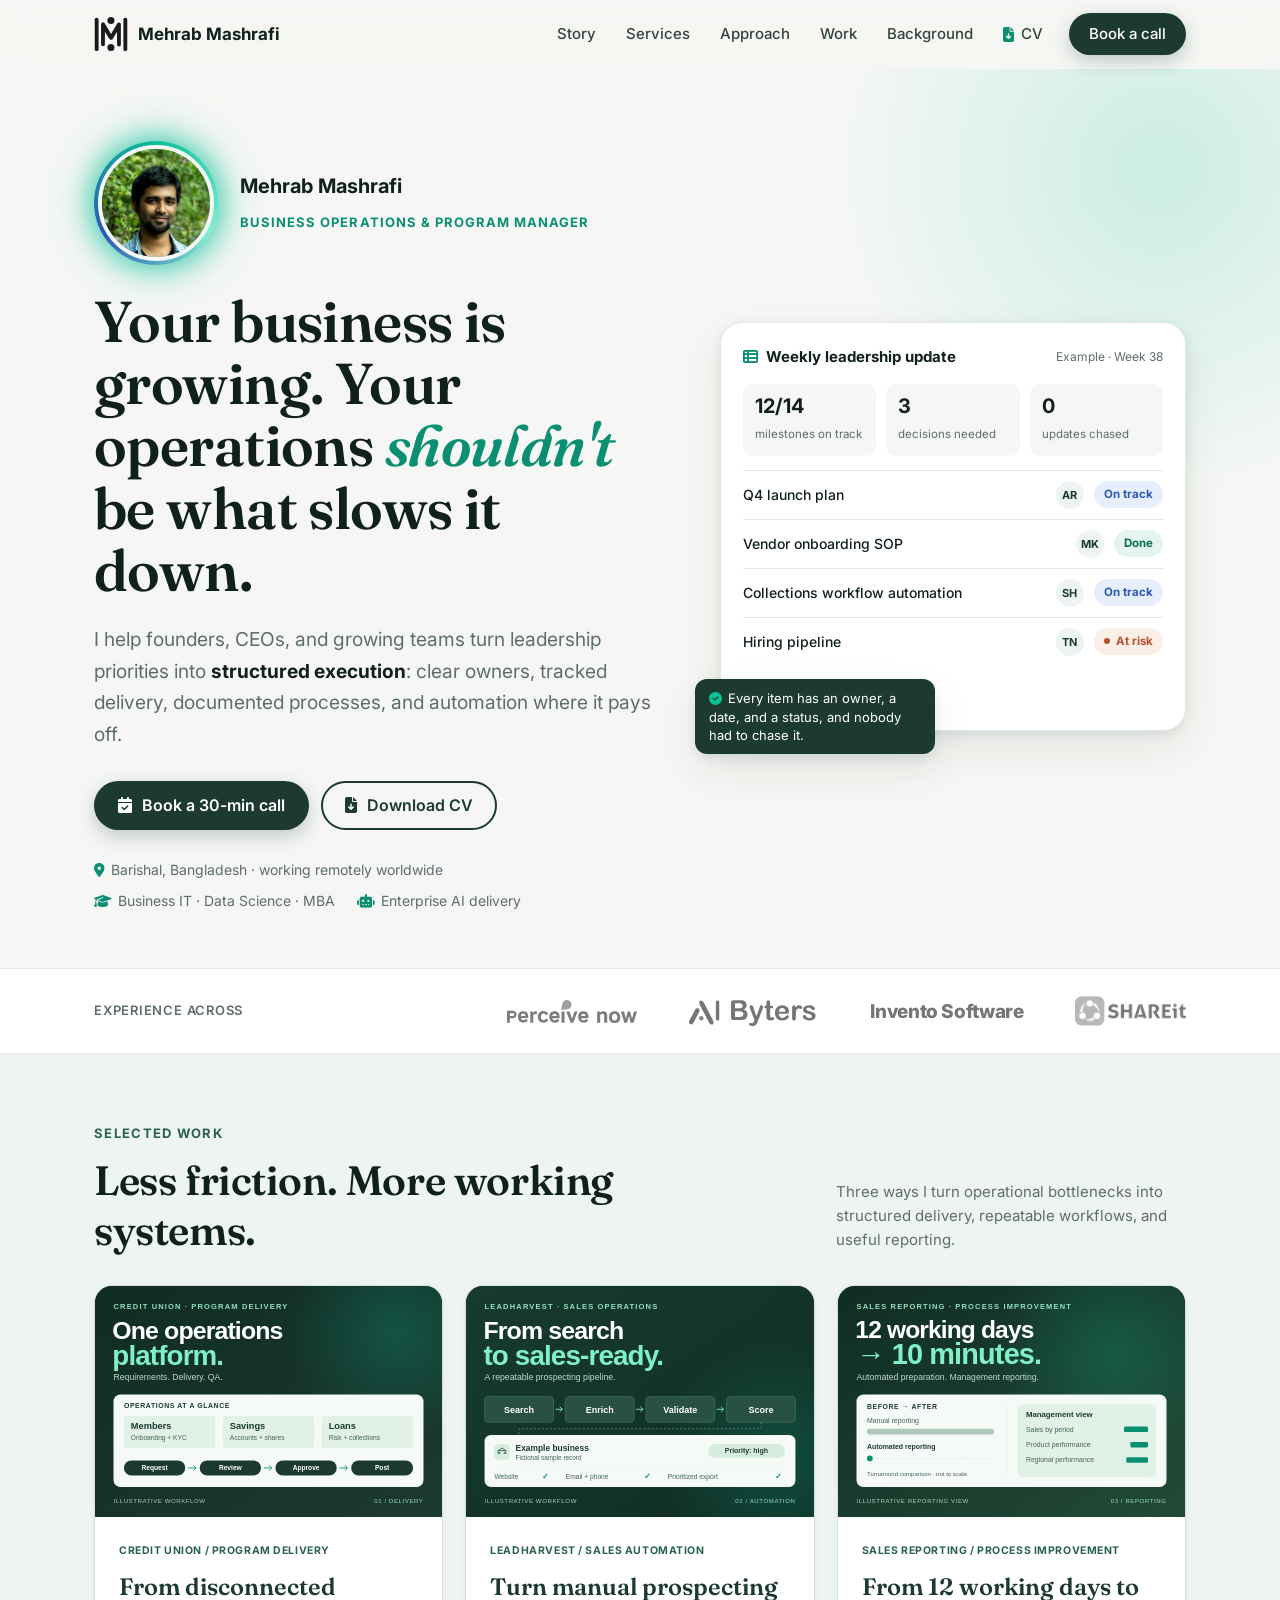
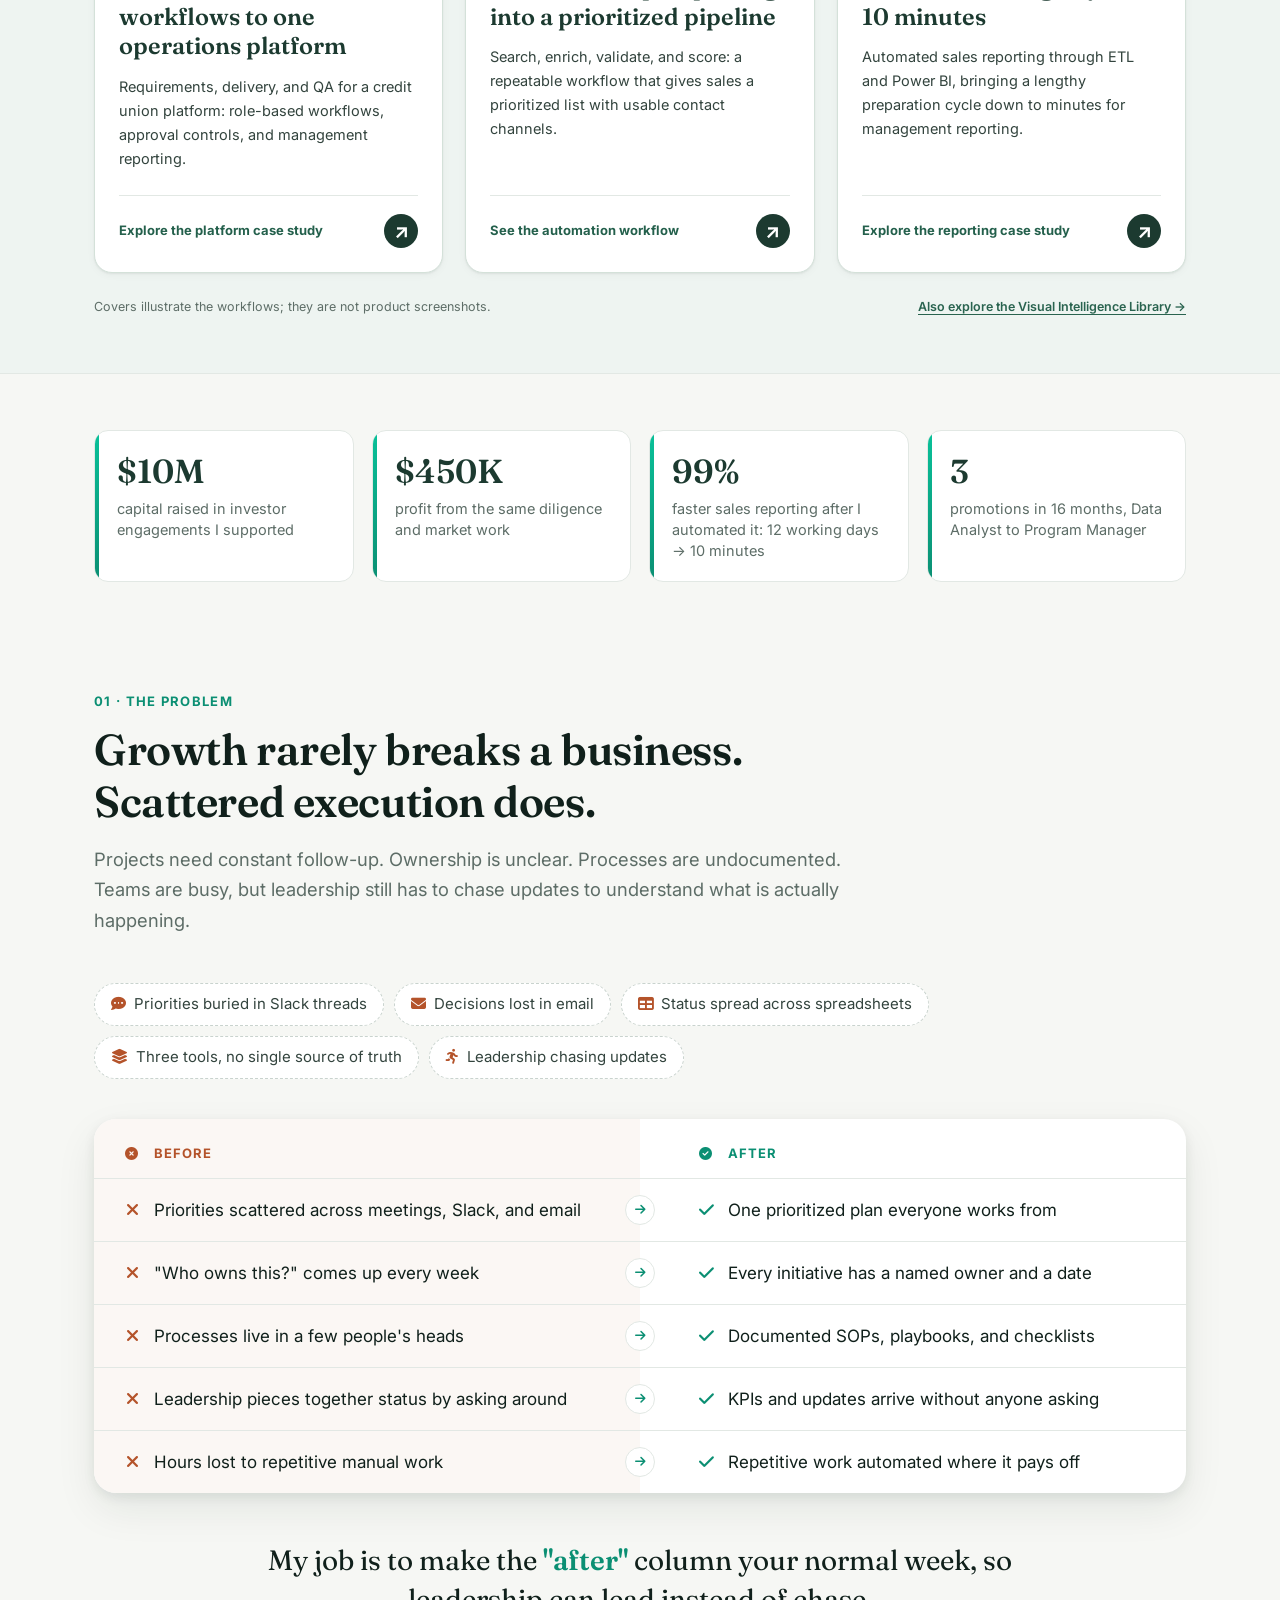
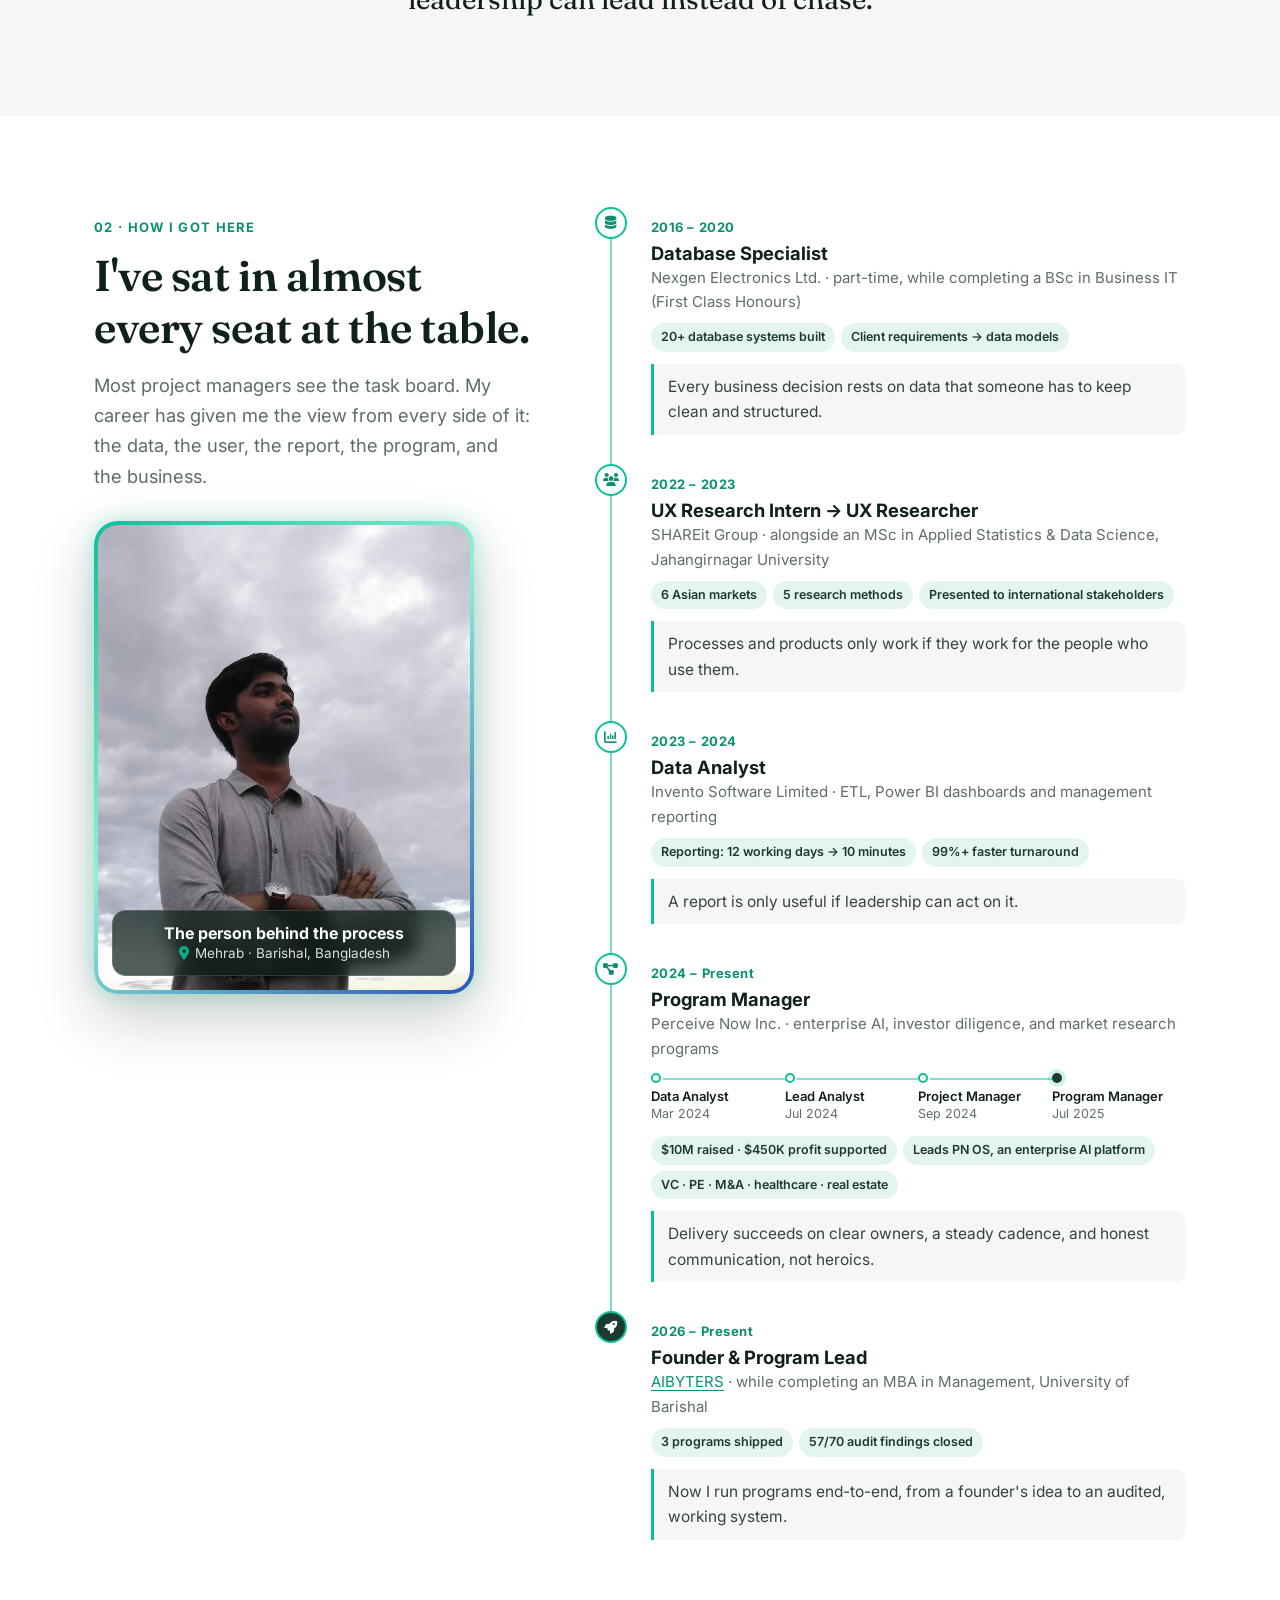
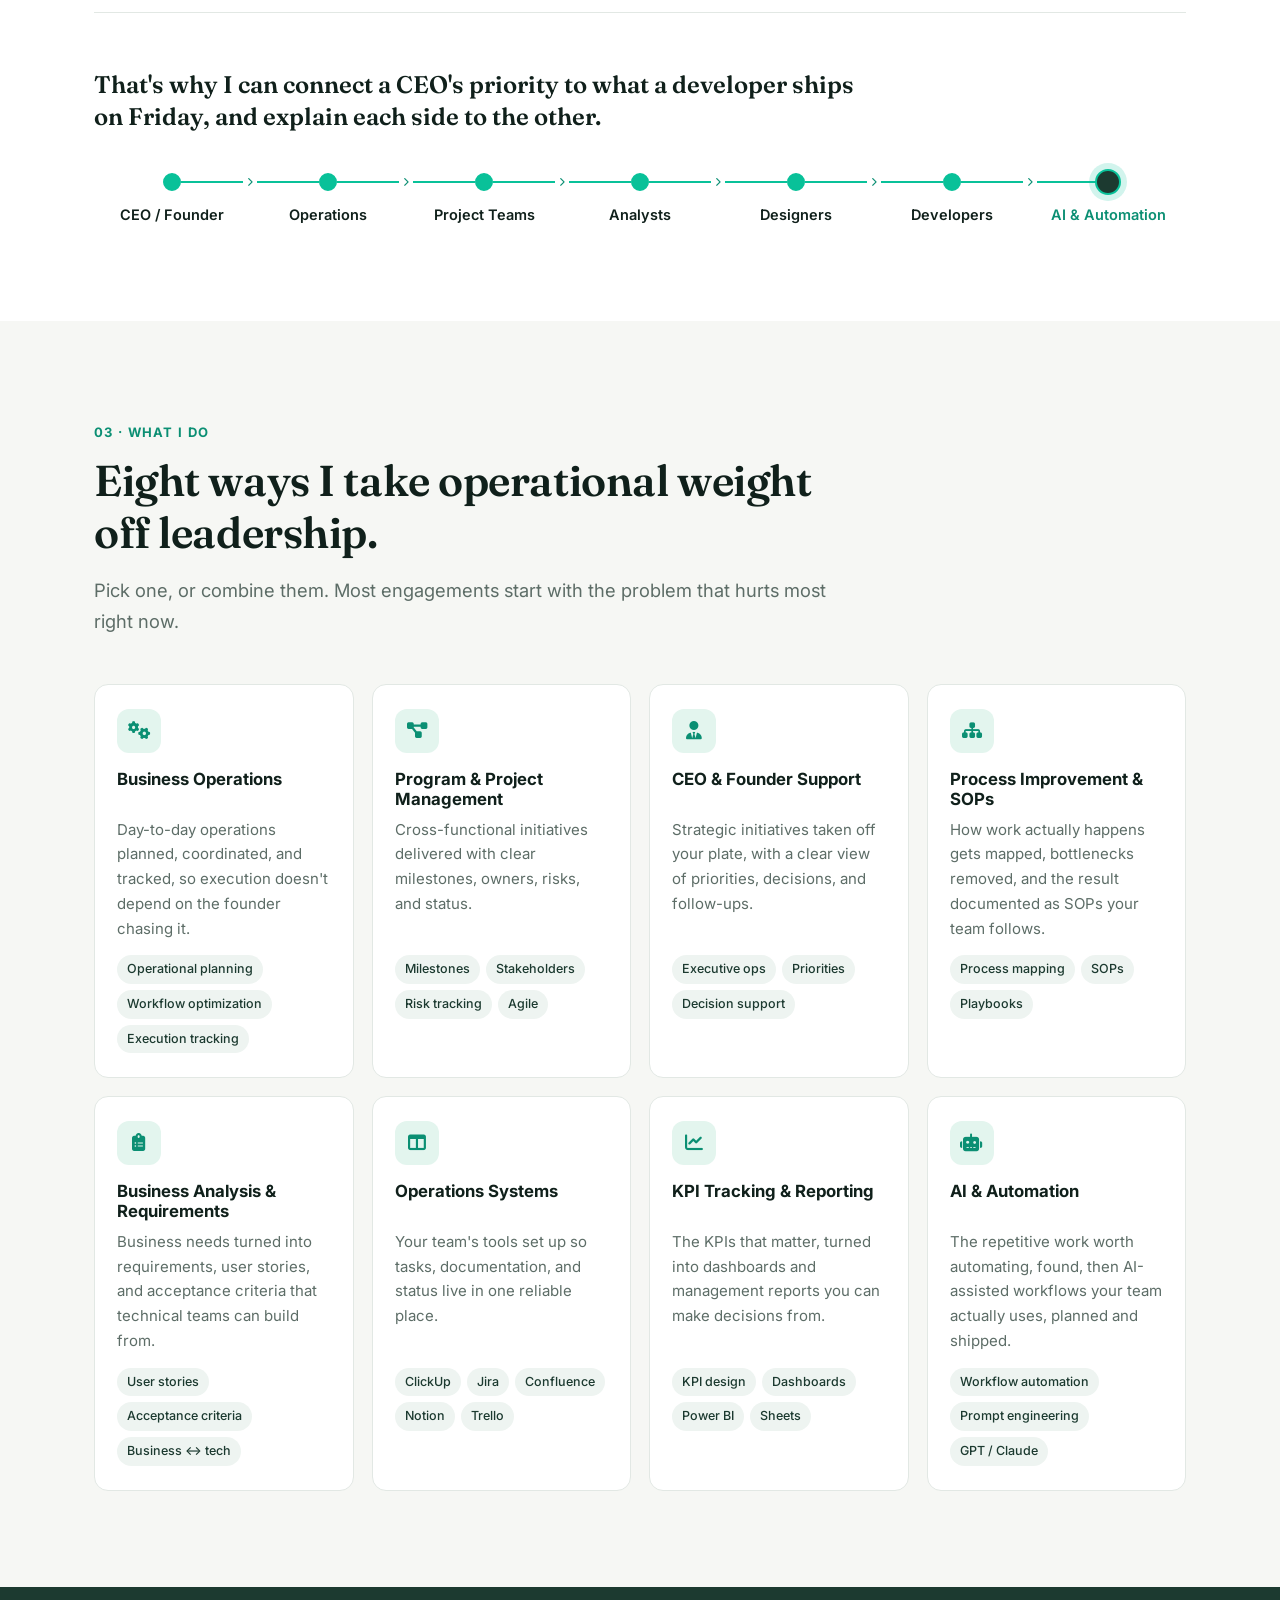
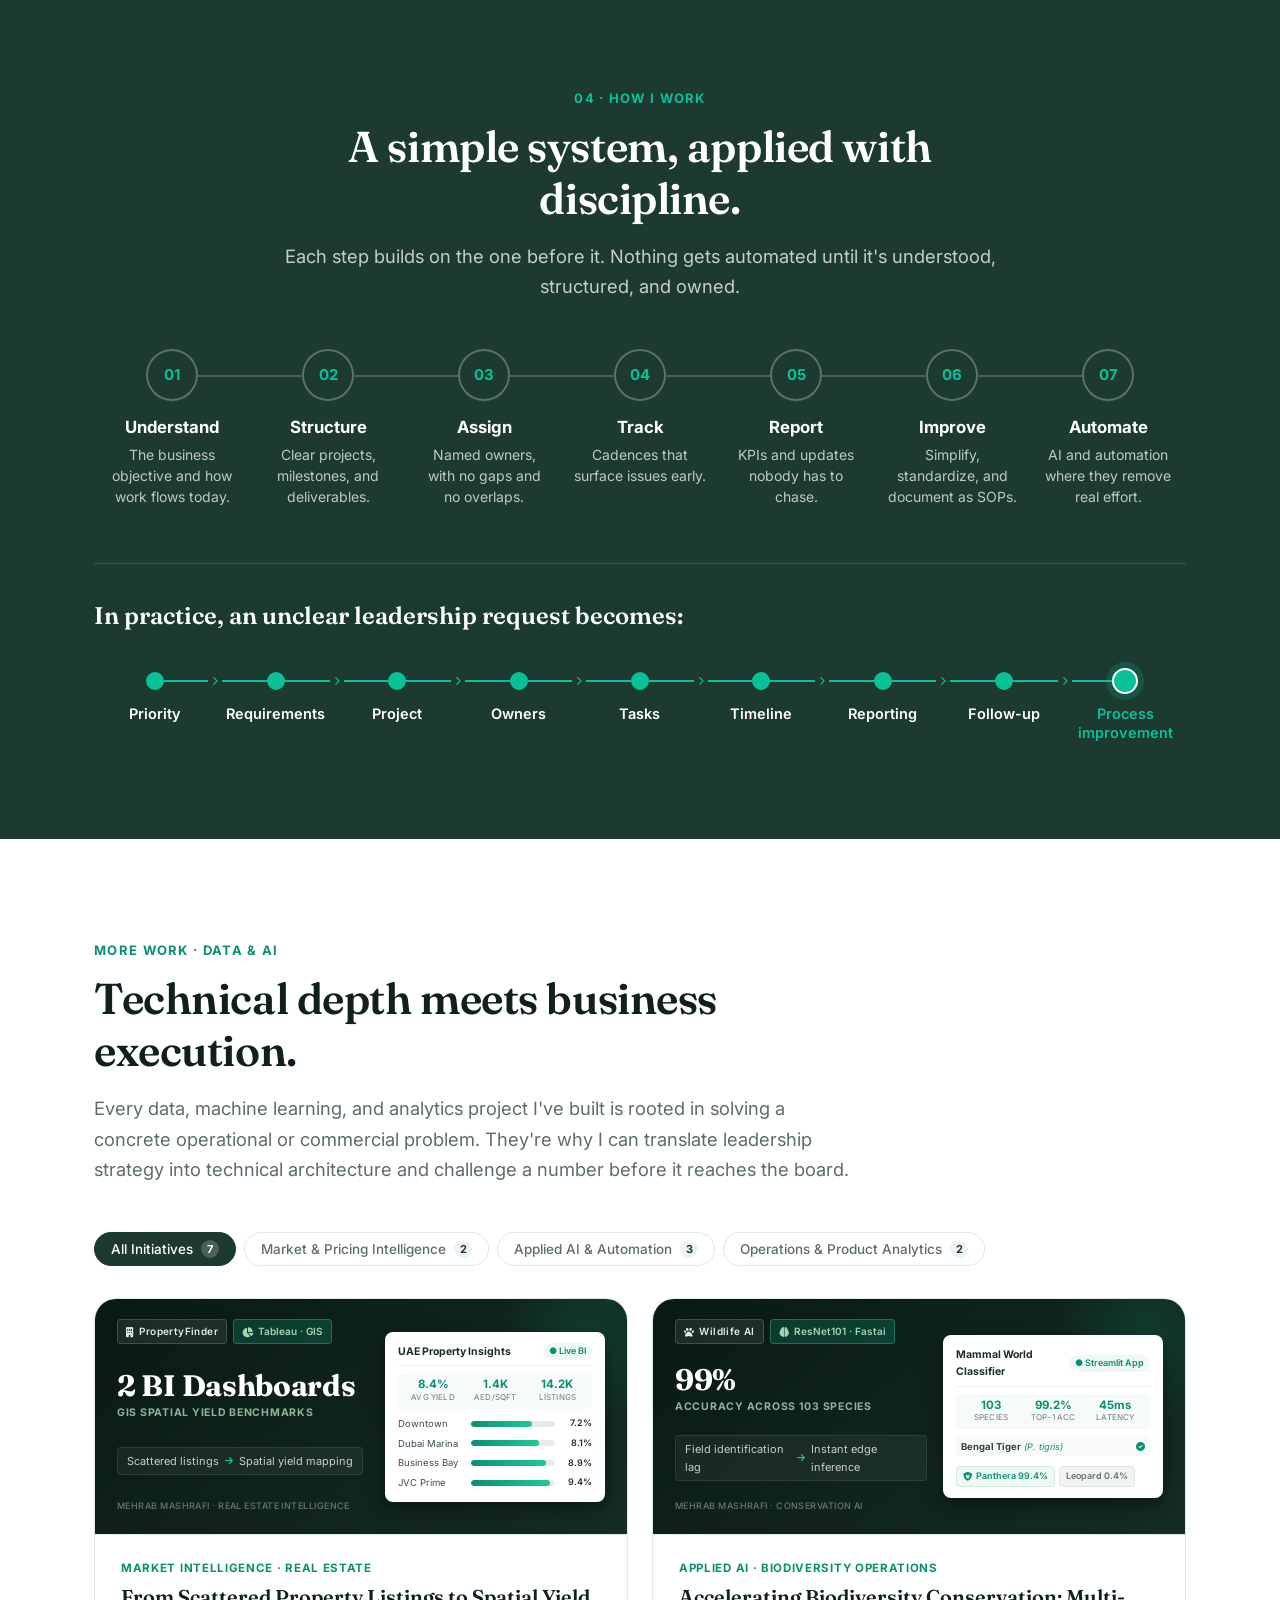
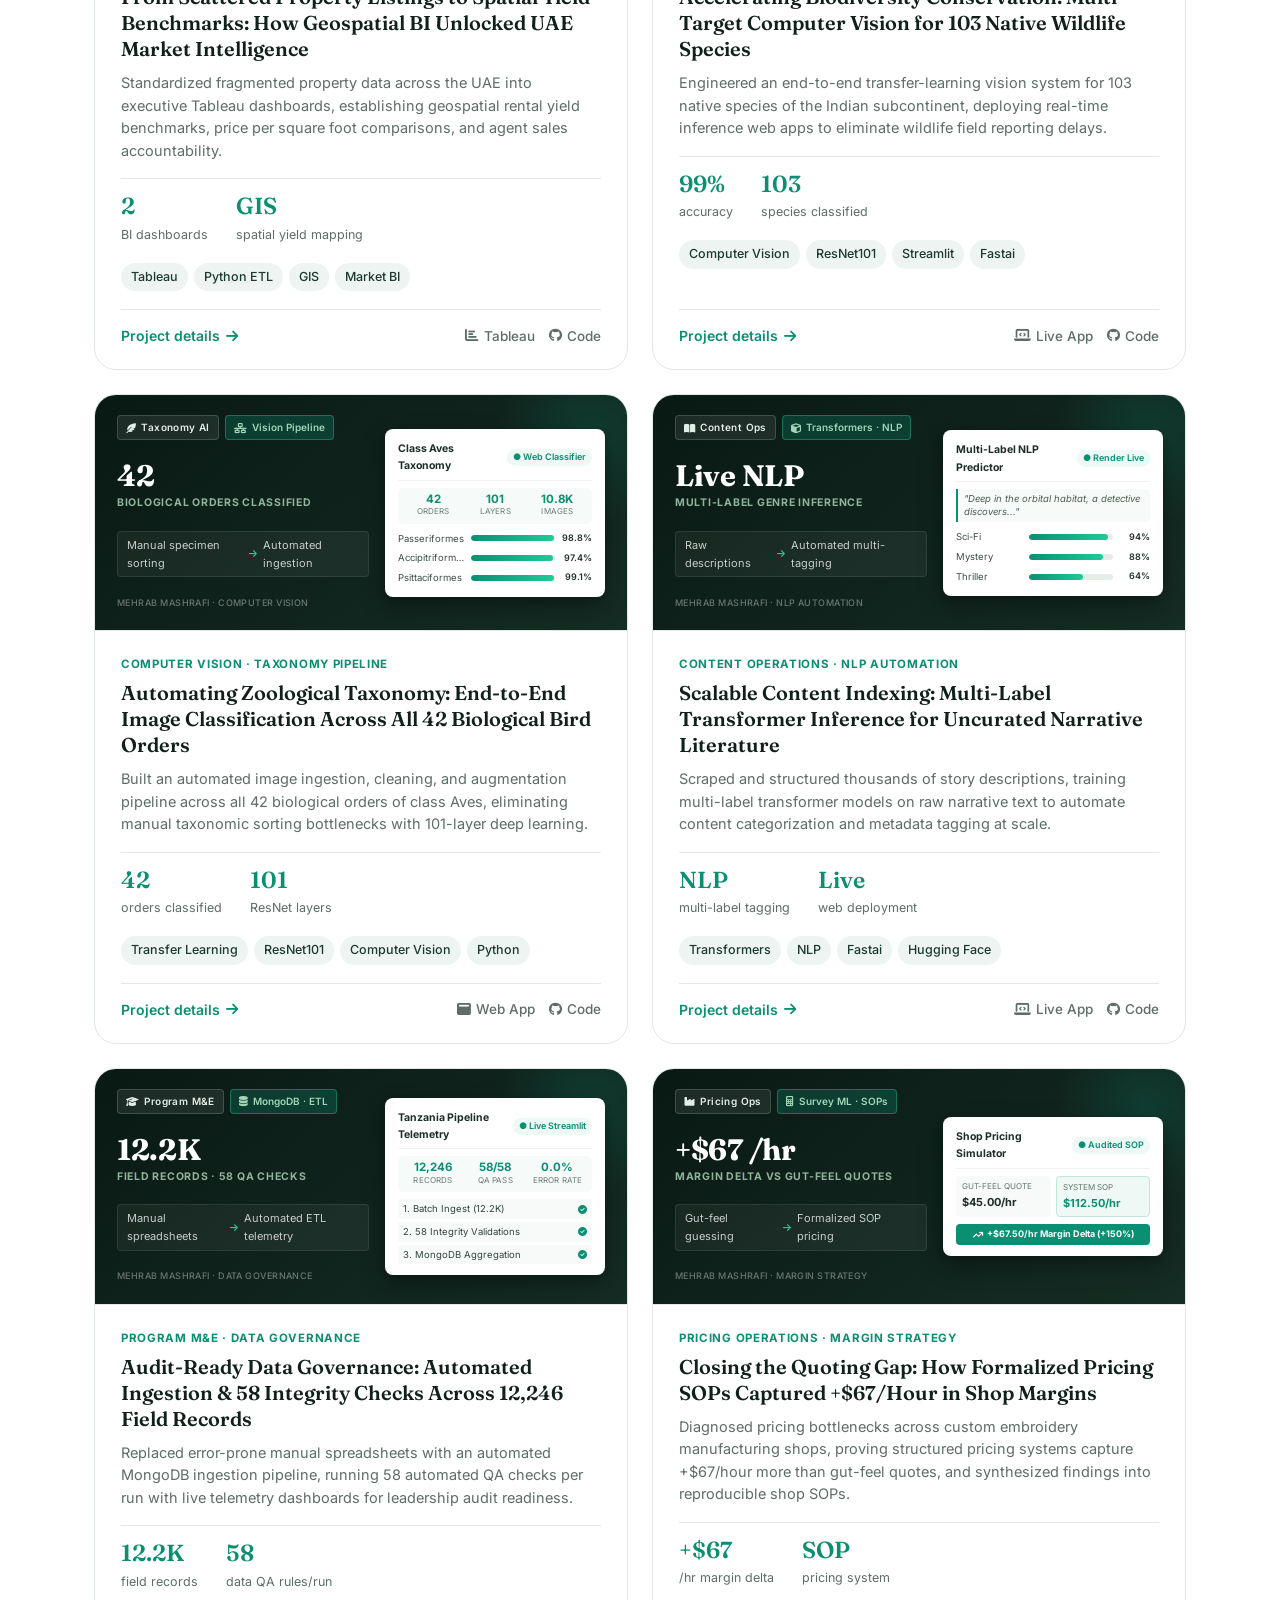
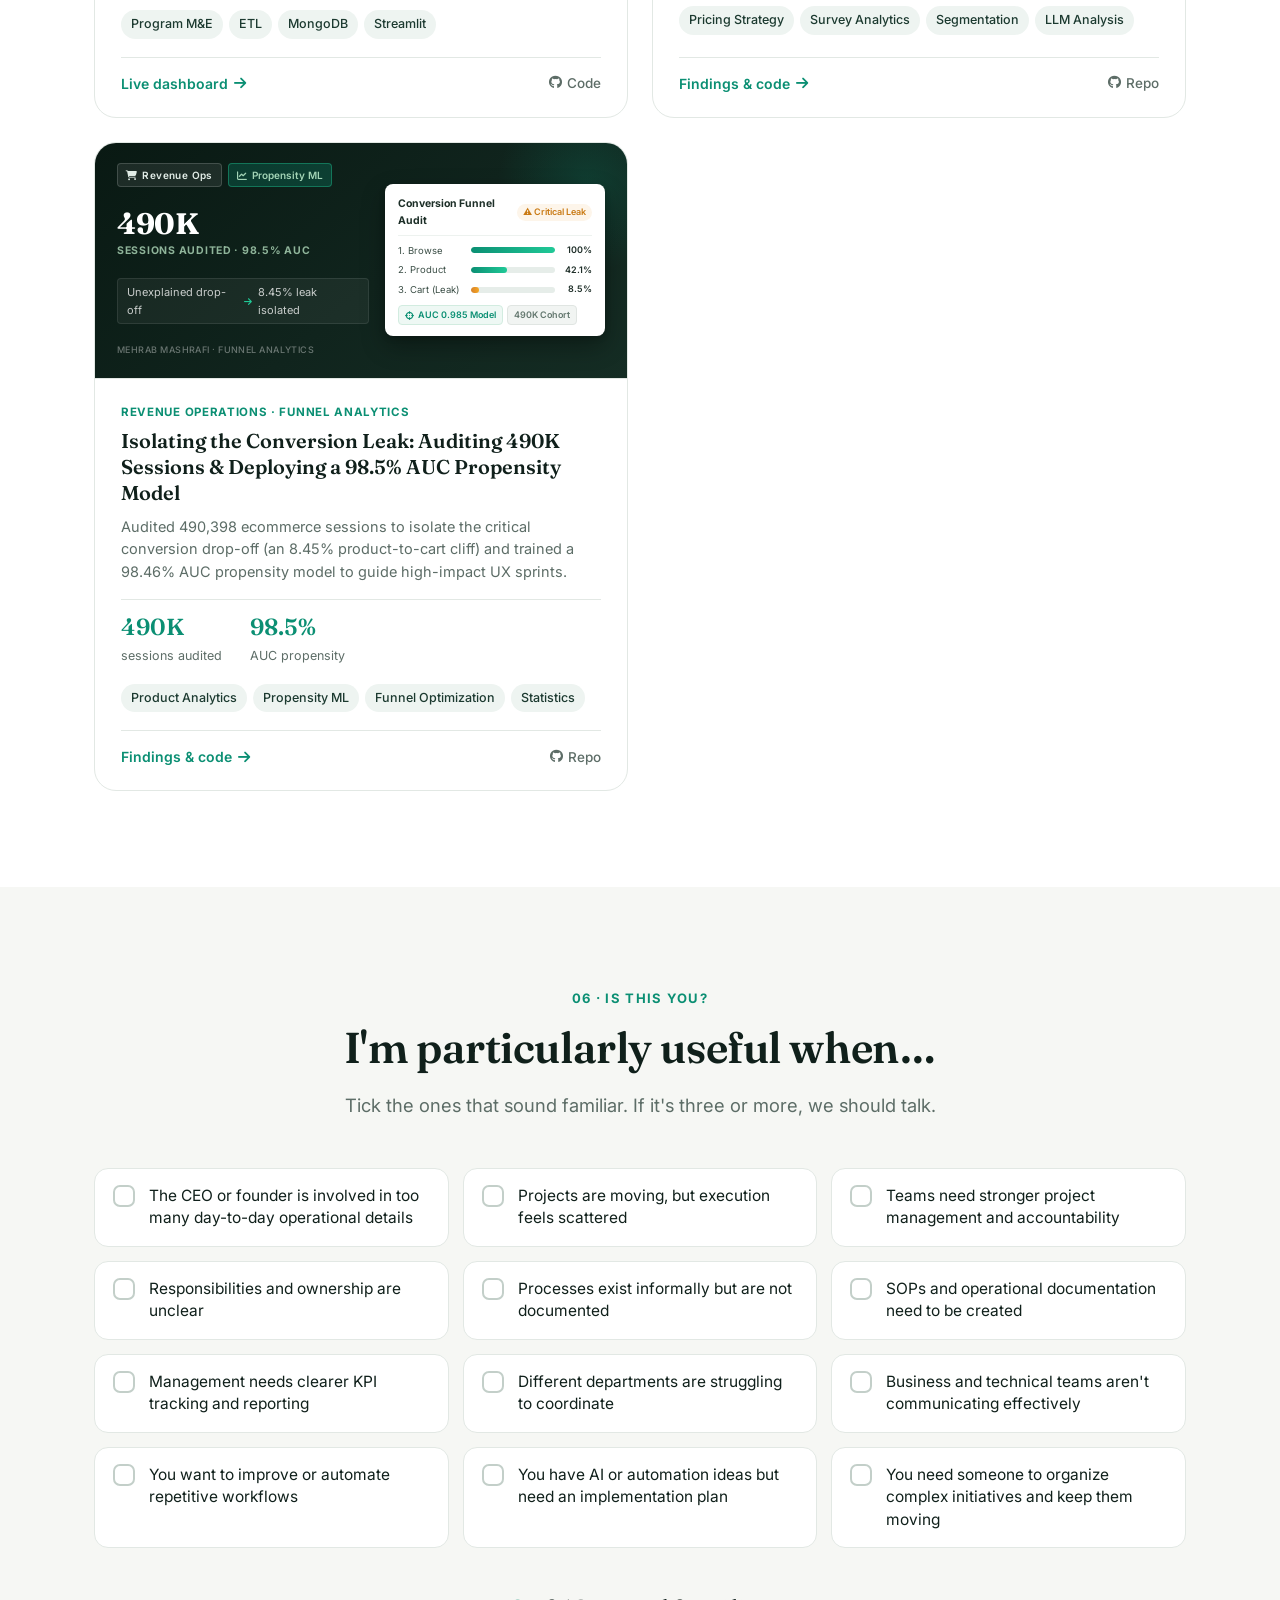
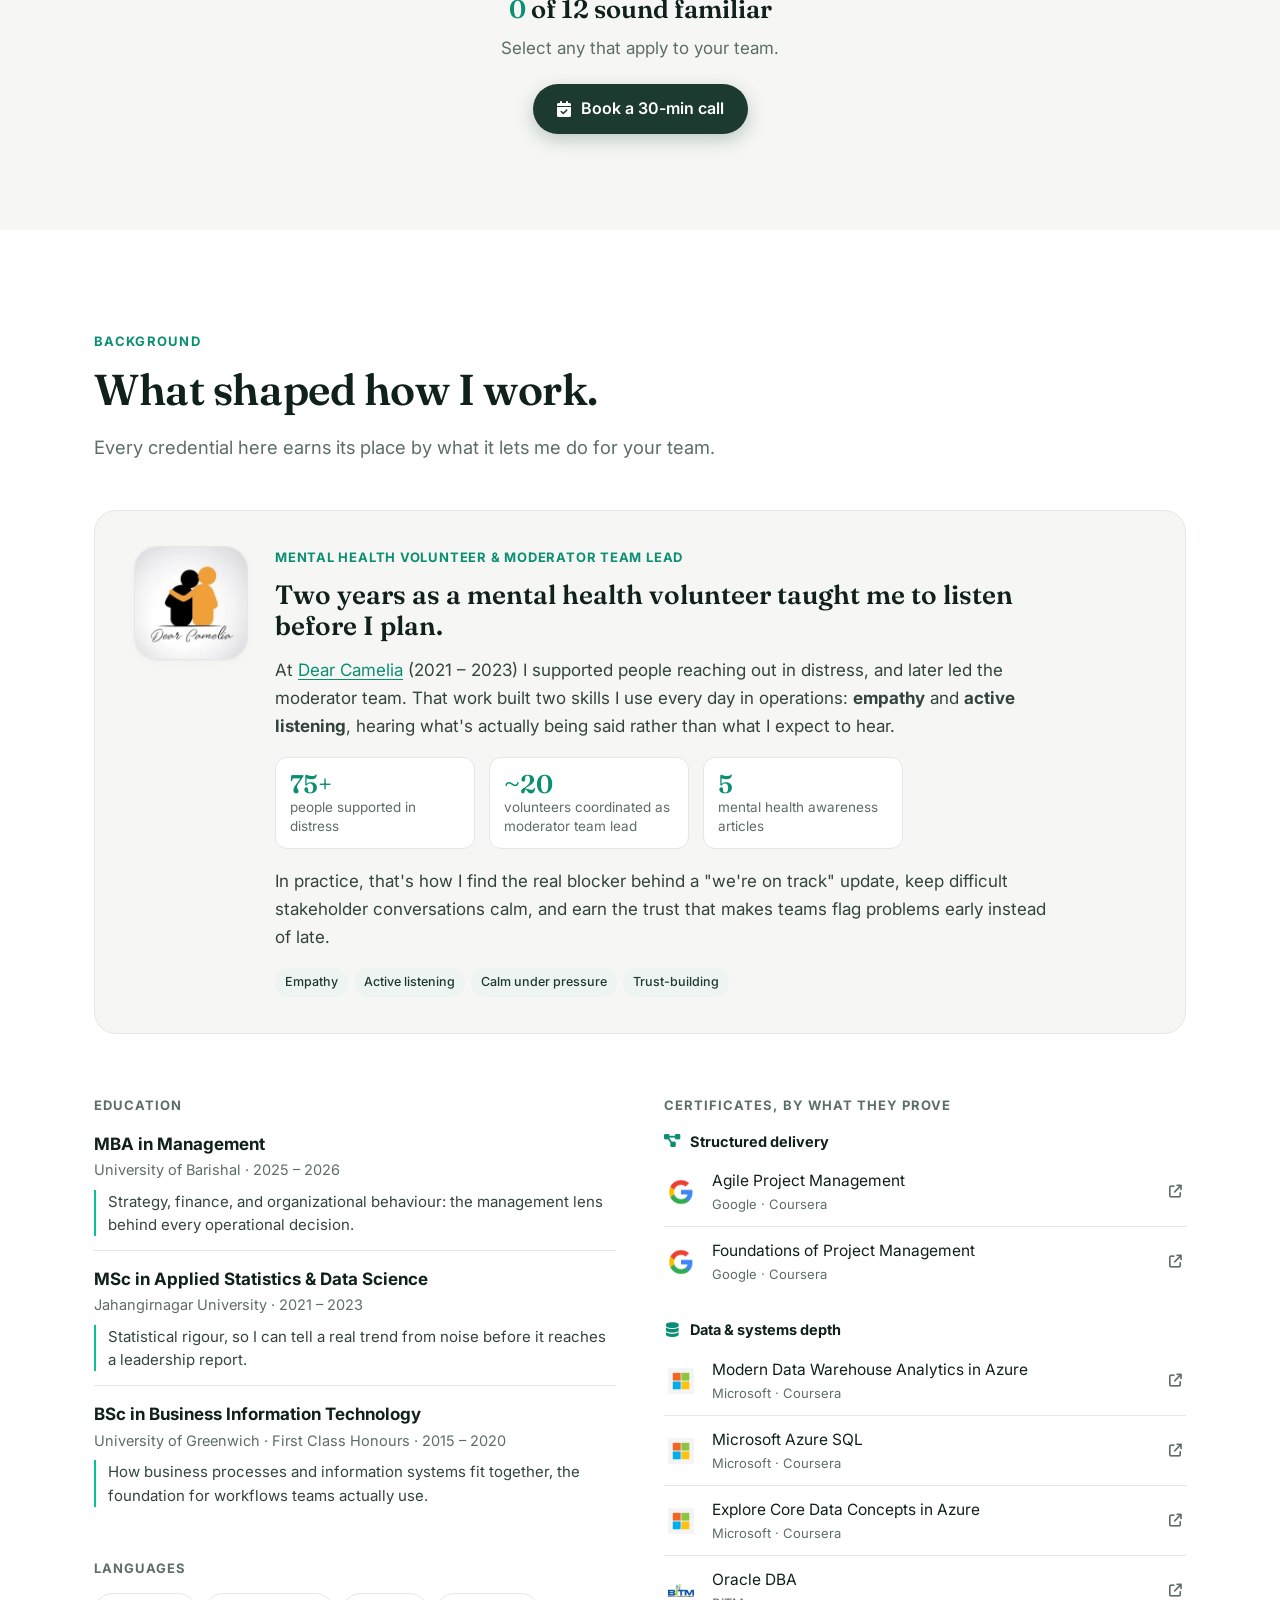
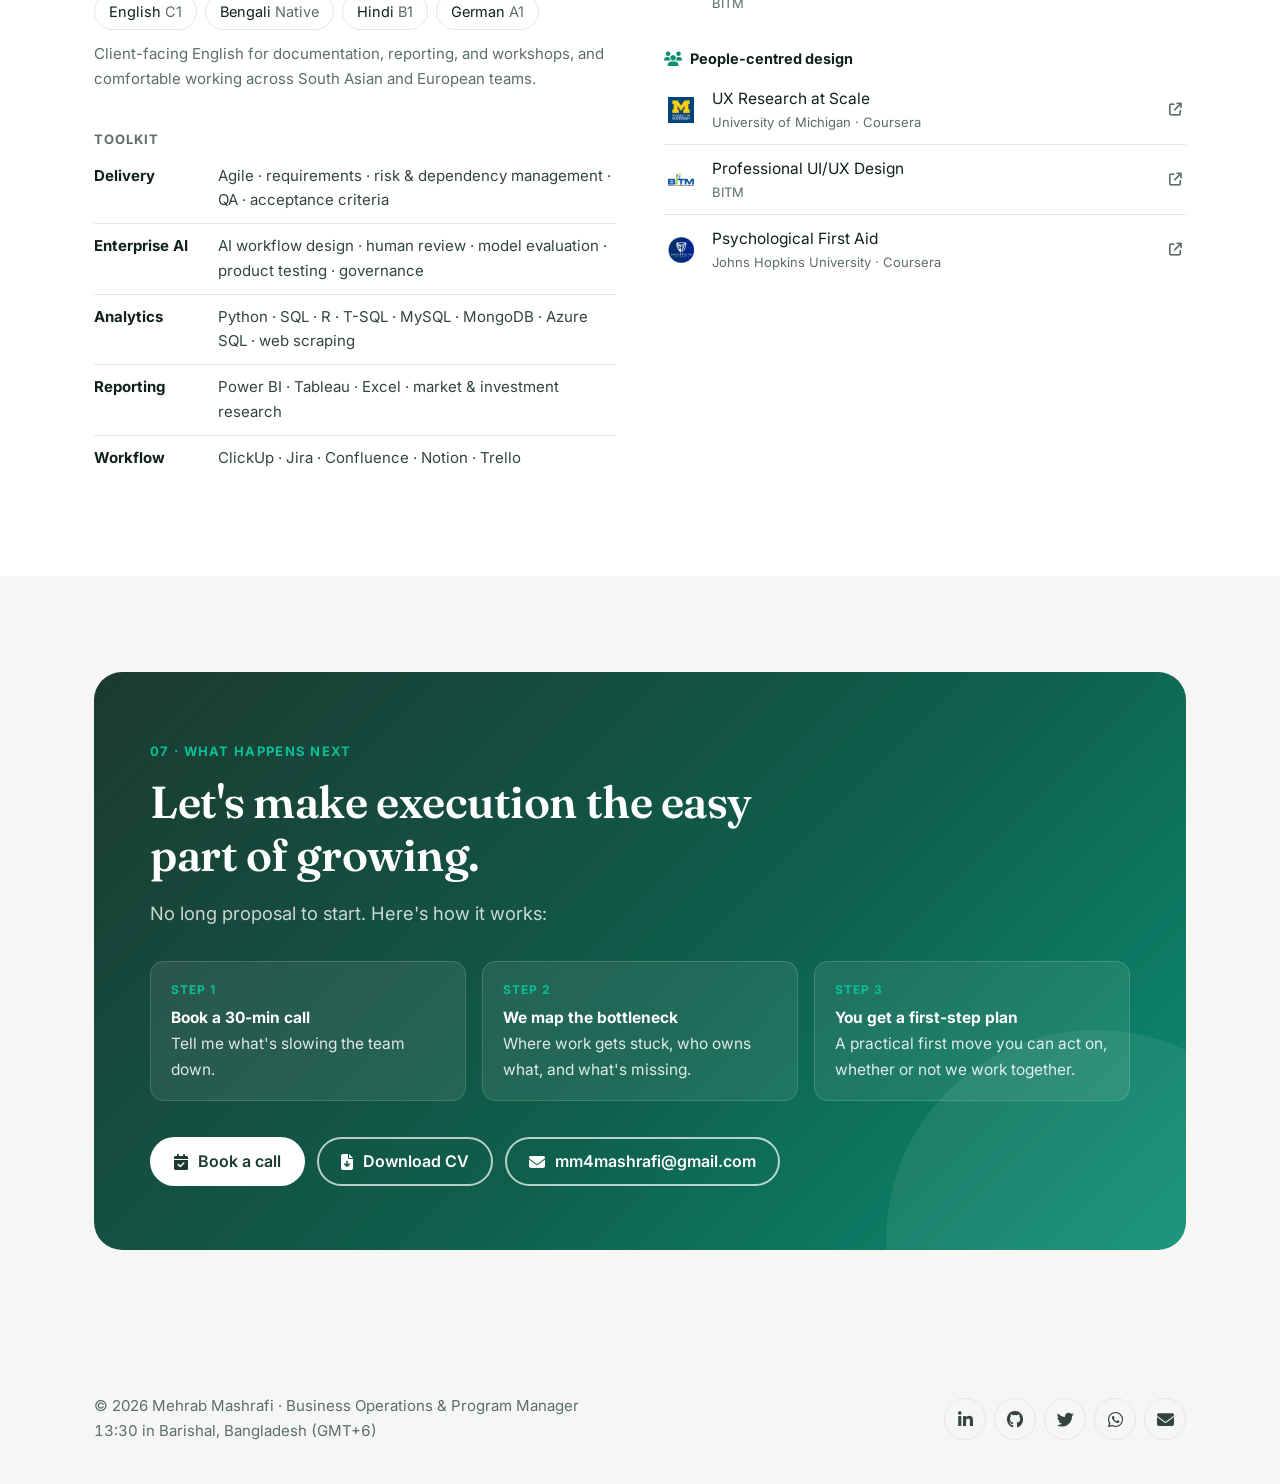
==== commit 1e1789d5: "Feature operations case studies with illustrated CTA covers" ====
--- a/index.html
+++ b/index.html
@@ -22,7 +22,7 @@
     <link rel="preconnect" href="https://fonts.gstatic.com" crossorigin>
     <link rel="stylesheet" href="https://fonts.googleapis.com/css2?family=Fraunces:opsz,wght@9..144,500;9..144,600&family=Inter:wght@400;500;600;700&display=swap">
     <link rel="stylesheet" href="https://cdnjs.cloudflare.com/ajax/libs/font-awesome/6.3.0/css/all.min.css">
-    <link rel="stylesheet" href="style.css?v=20261004b">
+    <link rel="stylesheet" href="style.css?v=20261020">
     <script>document.documentElement.classList.add("js")</script>
 </head>
 <body>
@@ -108,6 +108,58 @@
                 </ul>
             </div>
         </div>
+
+        <!-- SELECTED WORK: three published case studies -->
+        <section class="featured-work" id="work" aria-labelledby="featured-heading">
+            <div class="wrap">
+                <div class="featured-heading reveal">
+                    <div>
+                        <span class="chapter-num">Selected work</span>
+                        <h2 id="featured-heading">Less friction. More working systems.</h2>
+                    </div>
+                    <p>Three ways I turn operational bottlenecks into structured delivery, repeatable workflows, and useful reporting.</p>
+                </div>
+                <div class="featured-grid">
+                    <article class="featured-card reveal">
+                        <a class="featured-link" href="projects/credit-union-platform.html" aria-labelledby="credit-title credit-action">
+                            <img class="featured-cover" src="resources/images/credit-union-cover.svg" alt="" width="1200" height="800" loading="lazy" decoding="async">
+                            <div class="featured-body">
+                                <p class="case-kicker">Credit Union / Program delivery</p>
+                                <h3 id="credit-title">From disconnected workflows to one operations platform</h3>
+                                <p>Requirements, delivery, and QA for a credit union platform: role-based workflows, approval controls, and management reporting.</p>
+                                <span class="featured-action" id="credit-action">Explore the platform case study <span aria-hidden="true">↗</span></span>
+                            </div>
+                        </a>
+                    </article>
+                    <article class="featured-card reveal">
+                        <a class="featured-link" href="projects/leadharvest.html" aria-labelledby="leads-title leads-action">
+                            <img class="featured-cover" src="resources/images/leadharvest-cover.svg" alt="" width="1200" height="800" loading="lazy" decoding="async">
+                            <div class="featured-body">
+                                <p class="case-kicker">LeadHarvest / Sales automation</p>
+                                <h3 id="leads-title">Turn manual prospecting into a prioritized pipeline</h3>
+                                <p>Search, enrich, validate, and score: a repeatable workflow that gives sales a prioritized list with usable contact channels.</p>
+                                <span class="featured-action" id="leads-action">See the automation workflow <span aria-hidden="true">↗</span></span>
+                            </div>
+                        </a>
+                    </article>
+                    <article class="featured-card reveal">
+                        <a class="featured-link" href="projects/sales-reporting-automation.html" aria-labelledby="reporting-title reporting-action">
+                            <img class="featured-cover" src="resources/images/sales-reporting-cover.svg" alt="" width="1200" height="800" loading="lazy" decoding="async">
+                            <div class="featured-body">
+                                <p class="case-kicker">Sales reporting / Process improvement</p>
+                                <h3 id="reporting-title">From 12 working days to 10 minutes</h3>
+                                <p>Automated sales reporting through ETL and Power BI, bringing a lengthy preparation cycle down to minutes for management reporting.</p>
+                                <span class="featured-action" id="reporting-action">Explore the reporting case study <span aria-hidden="true">↗</span></span>
+                            </div>
+                        </a>
+                    </article>
+                </div>
+                <div class="featured-footnote">
+                    <p>Covers illustrate the workflows; they are not product screenshots.</p>
+                    <a href="projects/visual-intelligence-library.html">Also explore the Visual Intelligence Library <span aria-hidden="true">→</span></a>
+                </div>
+            </div>
+        </section>
 
         <section class="record" aria-label="Track record">
             <div class="wrap">
@@ -351,59 +403,6 @@
             </div>
         </section>
 
-        <!-- 05 PROOF -->
-        <section class="chapter" id="work">
-            <div class="wrap">
-                <div class="chapter-head reveal">
-                    <span class="chapter-num">05 · Proof</span>
-                    <h2>Programs I've led from idea to working system.</h2>
-                    <p class="chapter-lead">Three founder-led programs at <a href="https://aibyters.com" target="_blank" rel="noopener">AIBYTERS</a>. I scoped them, wrote the requirements, managed delivery, and hardened them through QA and audits.</p>
-                </div>
-
-                <article class="case-feature reveal">
-                    <div class="case-body">
-                        <p class="case-kicker">Featured case study · Financial services SaaS</p>
-                        <h3>Credit Union Operations &amp; AI Platform</h3>
-                        <ul class="csr">
-                            <li><b>Challenge</b><span>Credit unions ran members, savings, loans, the front desk, and accounting on disconnected tools, and managers had no clear view of loan risk.</span></li>
-                            <li><b>What I did</b><span>Led the platform from written build plan to hardened product: role-based workflows for every user type, approval controls, management dashboards, and ML risk scoring.</span></li>
-                            <li><b>How</b><span>Walked every user flow as each role, ran a structured platform audit, and tracked every finding to verified closure.</span></li>
-                        </ul>
-                        <a class="link-arrow" href="projects/credit-union-platform.html">Read the case study <i class="fas fa-arrow-right"></i></a>
-                    </div>
-                    <div class="case-stats">
-                        <div class="stat"><b data-count="57" data-suffix="/70">57/70</b><span>audit findings verified closed</span></div>
-                        <div class="stat"><b data-count="13">13</b><span>end-to-end user flows documented &amp; walked</span></div>
-                        <div class="stat"><b data-count="12">12</b><span>management &amp; AI dashboard views</span></div>
-                        <div class="stat"><b data-count="2">2</b><span>ML models for loan risk</span></div>
-                    </div>
-                </article>
-
-                <div class="case-row">
-                    <article class="case-card reveal">
-                        <p class="case-kicker">Sales operations · Automation</p>
-                        <h3>LeadHarvest: from manual prospecting to a scored pipeline</h3>
-                        <p>Prospect research was slow and inconsistent. I redesigned it as a standard pipeline (search, enrich, validate, score) that hands sales a prioritized list.</p>
-                        <div class="mini-stats">
-                            <div><b>3–5×</b><span>faster than v1</span></div>
-                            <div><b>0–100</b><span>lead score</span></div>
-                        </div>
-                        <a class="link-arrow" href="projects/leadharvest.html">Read the case study <i class="fas fa-arrow-right"></i></a>
-                    </article>
-                    <article class="case-card reveal">
-                        <p class="case-kicker">Management reporting · Standards</p>
-                        <h3>Visual Intelligence Library: one standard for every report</h3>
-                        <p>Every dashboard redrew the same charts differently. I built a single reusable library, from KPI cards to SWOT and risk matrices, on one shared data spec.</p>
-                        <div class="mini-stats">
-                            <div><b data-count="48">48</b><span>components</span></div>
-                            <div><b data-count="6">6</b><span>categories</span></div>
-                        </div>
-                        <a class="link-arrow" href="projects/visual-intelligence-library.html">Read the case study <i class="fas fa-arrow-right"></i></a>
-                    </article>
-                </div>
-            </div>
-        </section>
-
         <!-- MORE WORK -->
         <section class="chapter alt" id="projects">
             <div class="wrap">
--- a/style.css
+++ b/style.css
@@ -966,7 +966,255 @@
     color: rgba(255, 255, 255, 0.82);
 }
 
-/* ---------- 05 Proof: case studies ---------- */
+/* ---------- Selected work ---------- */
+.featured-work {
+    padding: 64px 0 56px;
+    background: var(--surface-2);
+    border-bottom: 1px solid var(--line);
+    scroll-margin-top: 24px;
+}
+
+.featured-heading {
+    display: flex;
+    align-items: flex-end;
+    justify-content: space-between;
+    gap: 32px;
+    margin-bottom: 30px;
+}
+
+.featured-heading h2 {
+    max-width: 620px;
+    margin-bottom: 0;
+    font-size: clamp(1.8rem, 3.2vw, 2.6rem);
+}
+
+.featured-heading .chapter-num {
+    color: #29634f;
+}
+
+.featured-heading > p {
+    max-width: 350px;
+    margin: 0 0 3px;
+    color: var(--muted);
+    font-size: 15px;
+    line-height: 1.6;
+}
+
+.featured-grid {
+    display: grid;
+    grid-template-columns: repeat(3, minmax(0, 1fr));
+    gap: 22px;
+}
+
+.featured-card {
+    min-width: 0;
+    background: var(--surface);
+    border: 1px solid #d4e1d9;
+    border-radius: 18px;
+    box-shadow: var(--shadow-sm);
+    transition: box-shadow 0.25s ease, transform 0.25s ease;
+}
+
+.featured-card:hover,
+.featured-card:focus-within {
+    transform: translateY(-4px);
+    box-shadow: var(--shadow-md);
+}
+
+.featured-link {
+    height: 100%;
+    display: flex;
+    flex-direction: column;
+    color: inherit;
+    text-decoration: none;
+    border-radius: 18px;
+}
+
+.featured-link:hover {
+    color: inherit;
+}
+
+.featured-link:focus-visible {
+    outline: 3px solid var(--brand-deep);
+    outline-offset: 5px;
+}
+
+.featured-cover {
+    width: 100%;
+    aspect-ratio: 3 / 2;
+    display: block;
+    border-radius: 17px 17px 0 0;
+    background: var(--brand-deep);
+}
+
+.featured-body {
+    display: flex;
+    flex-direction: column;
+    flex: 1;
+    padding: 26px 24px 24px;
+}
+
+.featured-body .case-kicker {
+    font-size: 10.5px;
+    line-height: 1.6;
+    letter-spacing: 0.055em;
+    margin: 0 0 12px;
+    color: #29634f;
+}
+
+.featured-body h3 {
+    color: var(--brand-deep);
+    font-family: var(--font-display);
+    font-size: clamp(1.3rem, 1.85vw, 1.55rem);
+    font-weight: 600;
+    line-height: 1.25;
+    margin: 0 0 14px;
+}
+
+.featured-body > p:not(.case-kicker) {
+    font-size: 14.5px;
+    line-height: 1.65;
+    margin: 0 0 24px;
+}
+
+.featured-action {
+    display: flex;
+    justify-content: space-between;
+    align-items: center;
+    gap: 14px;
+    padding-top: 18px;
+    margin-top: auto;
+    border-top: 1px solid var(--line);
+    font-size: 13px;
+    font-weight: 700;
+    line-height: 1.5;
+    color: #24604c;
+}
+
+.featured-action > span {
+    display: grid;
+    place-items: center;
+    flex: 0 0 34px;
+    width: 34px;
+    height: 34px;
+    border-radius: 50%;
+    color: #fff;
+    background: var(--brand-deep);
+    font-size: 20px;
+    transition: background 0.2s ease;
+}
+
+.featured-link:hover .featured-action > span {
+    background: #24604c;
+}
+
+.featured-footnote {
+    display: flex;
+    justify-content: space-between;
+    flex-wrap: wrap;
+    gap: 10px 28px;
+    margin-top: 24px;
+    font-size: 12.5px;
+    color: var(--muted);
+}
+
+.featured-footnote p {
+    margin: 0;
+}
+
+.featured-footnote a {
+    font-weight: 600;
+    color: #29634f;
+}
+
+.case-cover {
+    margin: 40px auto 0;
+    max-width: 920px;
+}
+
+.case-cover img {
+    display: block;
+    width: 100%;
+    border-radius: 18px;
+}
+
+.case-cover figcaption {
+    margin-top: 10px;
+    color: var(--muted);
+    font-size: 13px;
+}
+
+.reporting-page .back-link,
+.reporting-page .case-kicker,
+.reporting-page .case-content h2 .n,
+.reporting-page .next-case small {
+    color: #29634f;
+}
+
+@media (max-width: 880px) {
+    .featured-heading {
+        display: block;
+    }
+
+    .featured-heading > p {
+        margin-top: 16px;
+        max-width: 620px;
+    }
+
+    .featured-grid {
+        grid-template-columns: 1fr;
+    }
+
+    .featured-link {
+        display: grid;
+        grid-template-columns: 0.95fr 1.05fr;
+        align-items: center;
+    }
+
+    .featured-cover {
+        border-radius: 17px 0 0 17px;
+        align-self: stretch;
+        height: 100%;
+        object-fit: contain;
+    }
+
+    .featured-body h3 {
+        font-size: 1.45rem;
+    }
+}
+
+@media (max-width: 600px) {
+    .featured-work {
+        padding: 44px 0 36px;
+    }
+
+    .featured-link {
+        display: flex;
+    }
+
+    .featured-cover {
+        border-radius: 17px 17px 0 0;
+        height: auto;
+    }
+
+    .featured-body {
+        padding: 24px 22px;
+    }
+
+    .featured-body .case-kicker {
+        font-size: 11px;
+    }
+
+    .featured-action {
+        font-size: 13.5px;
+    }
+
+    .featured-footnote {
+        font-size: 13px;
+    }
+}
+
+/* ---------- Case study cards and shared stats ---------- */
 .case-feature {
     display: grid;
     grid-template-columns: 1.2fr 0.8fr;
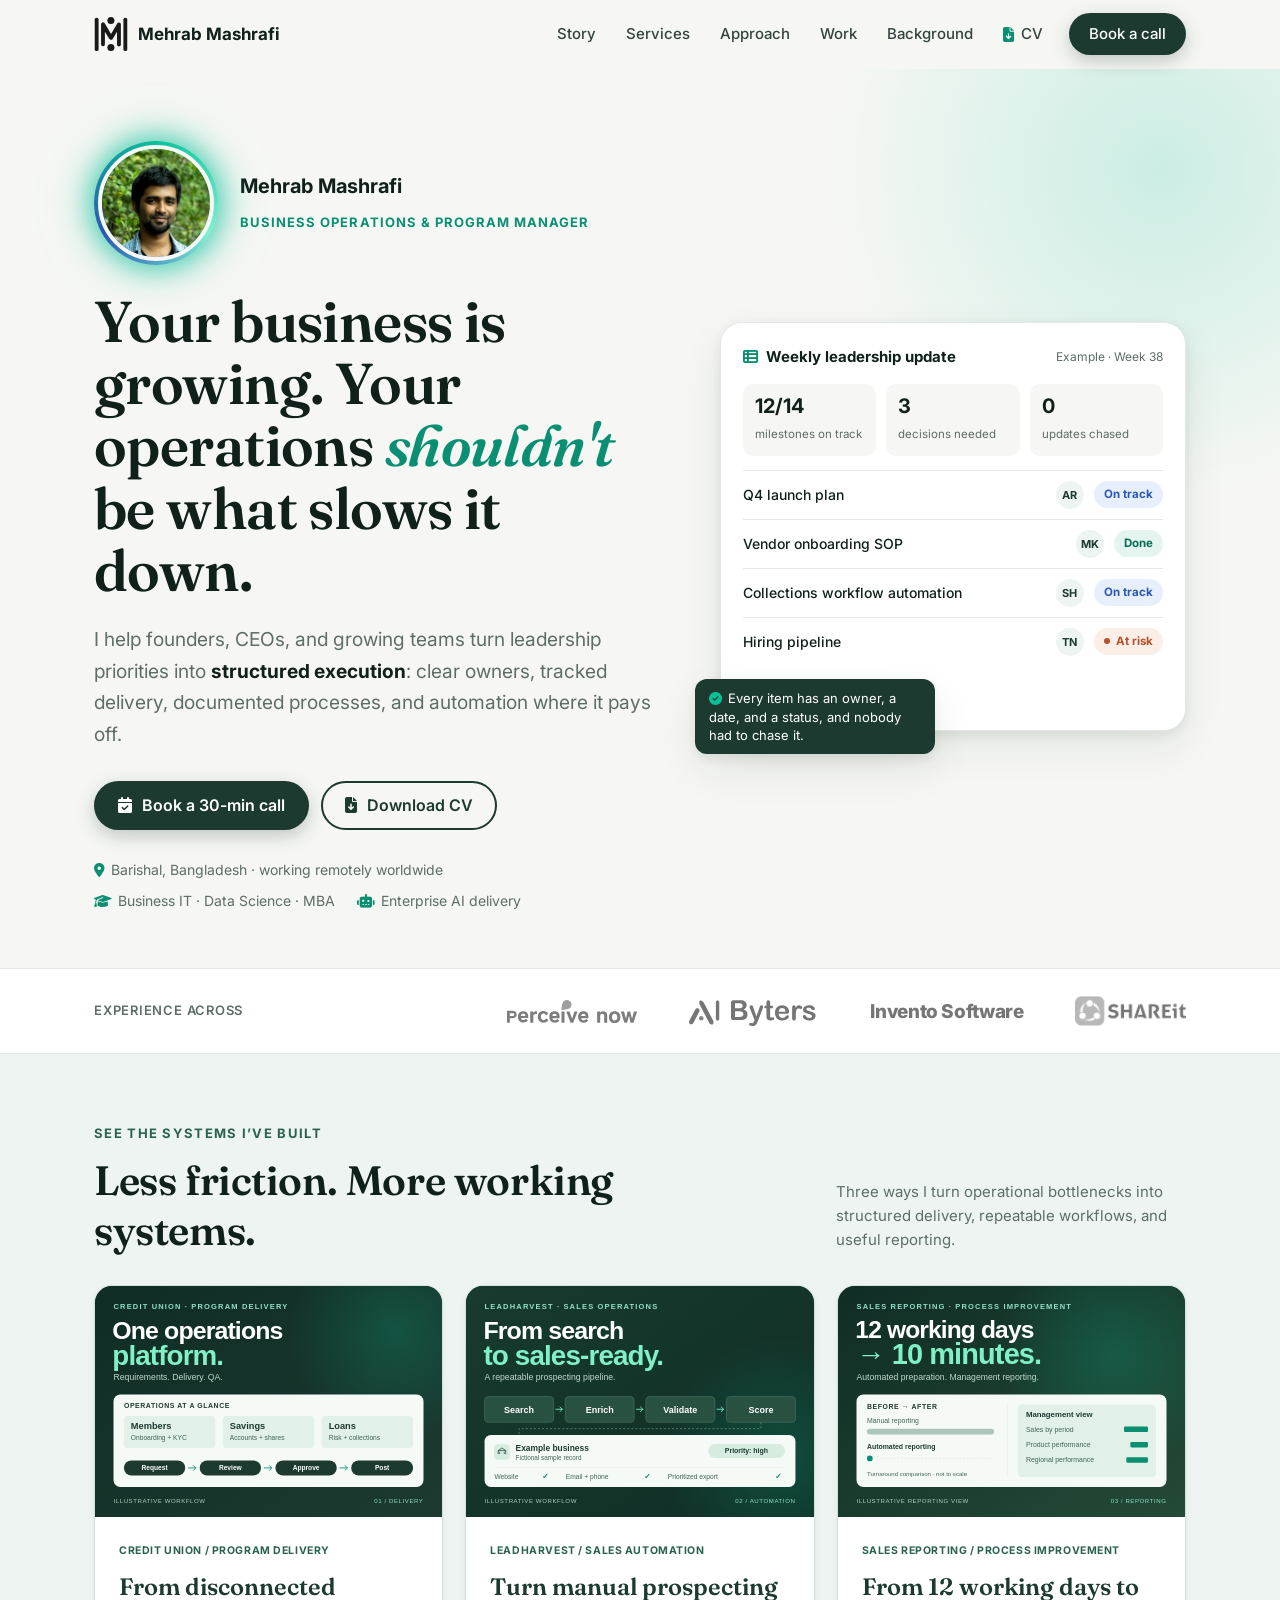
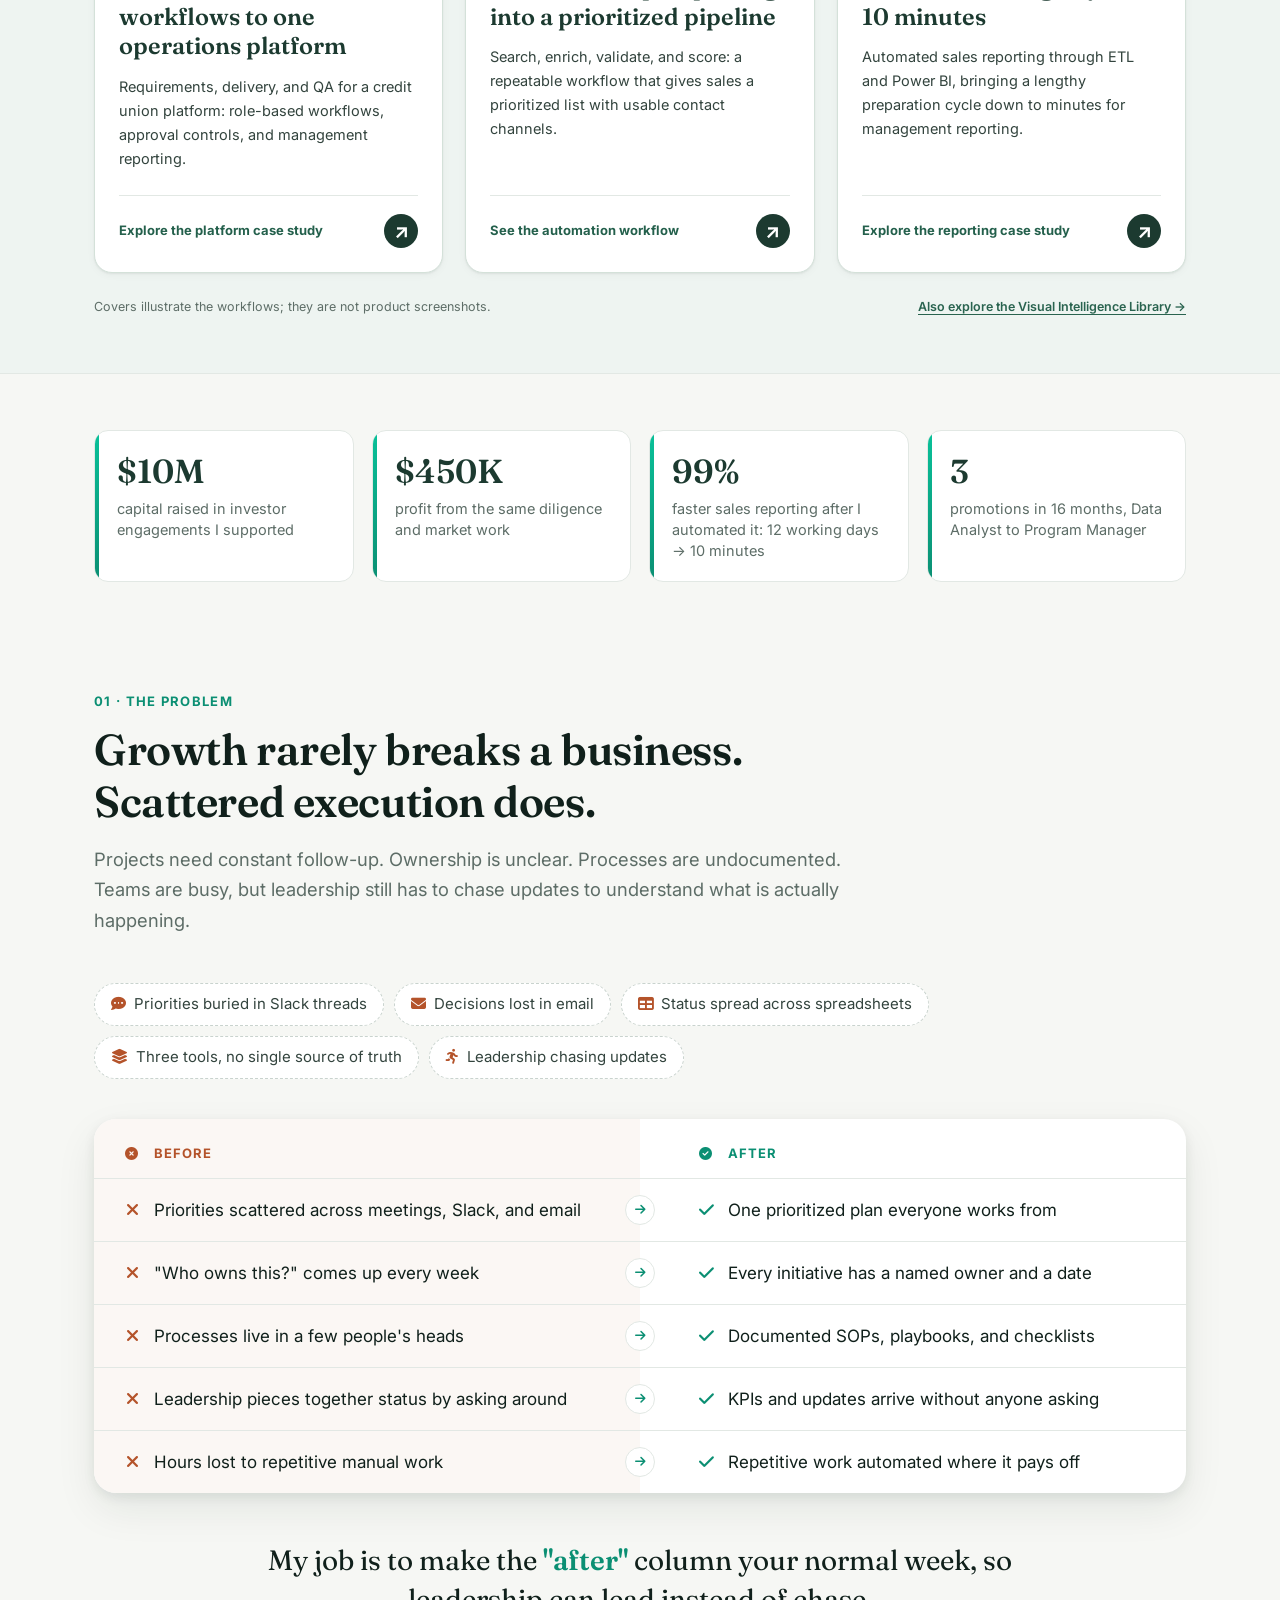
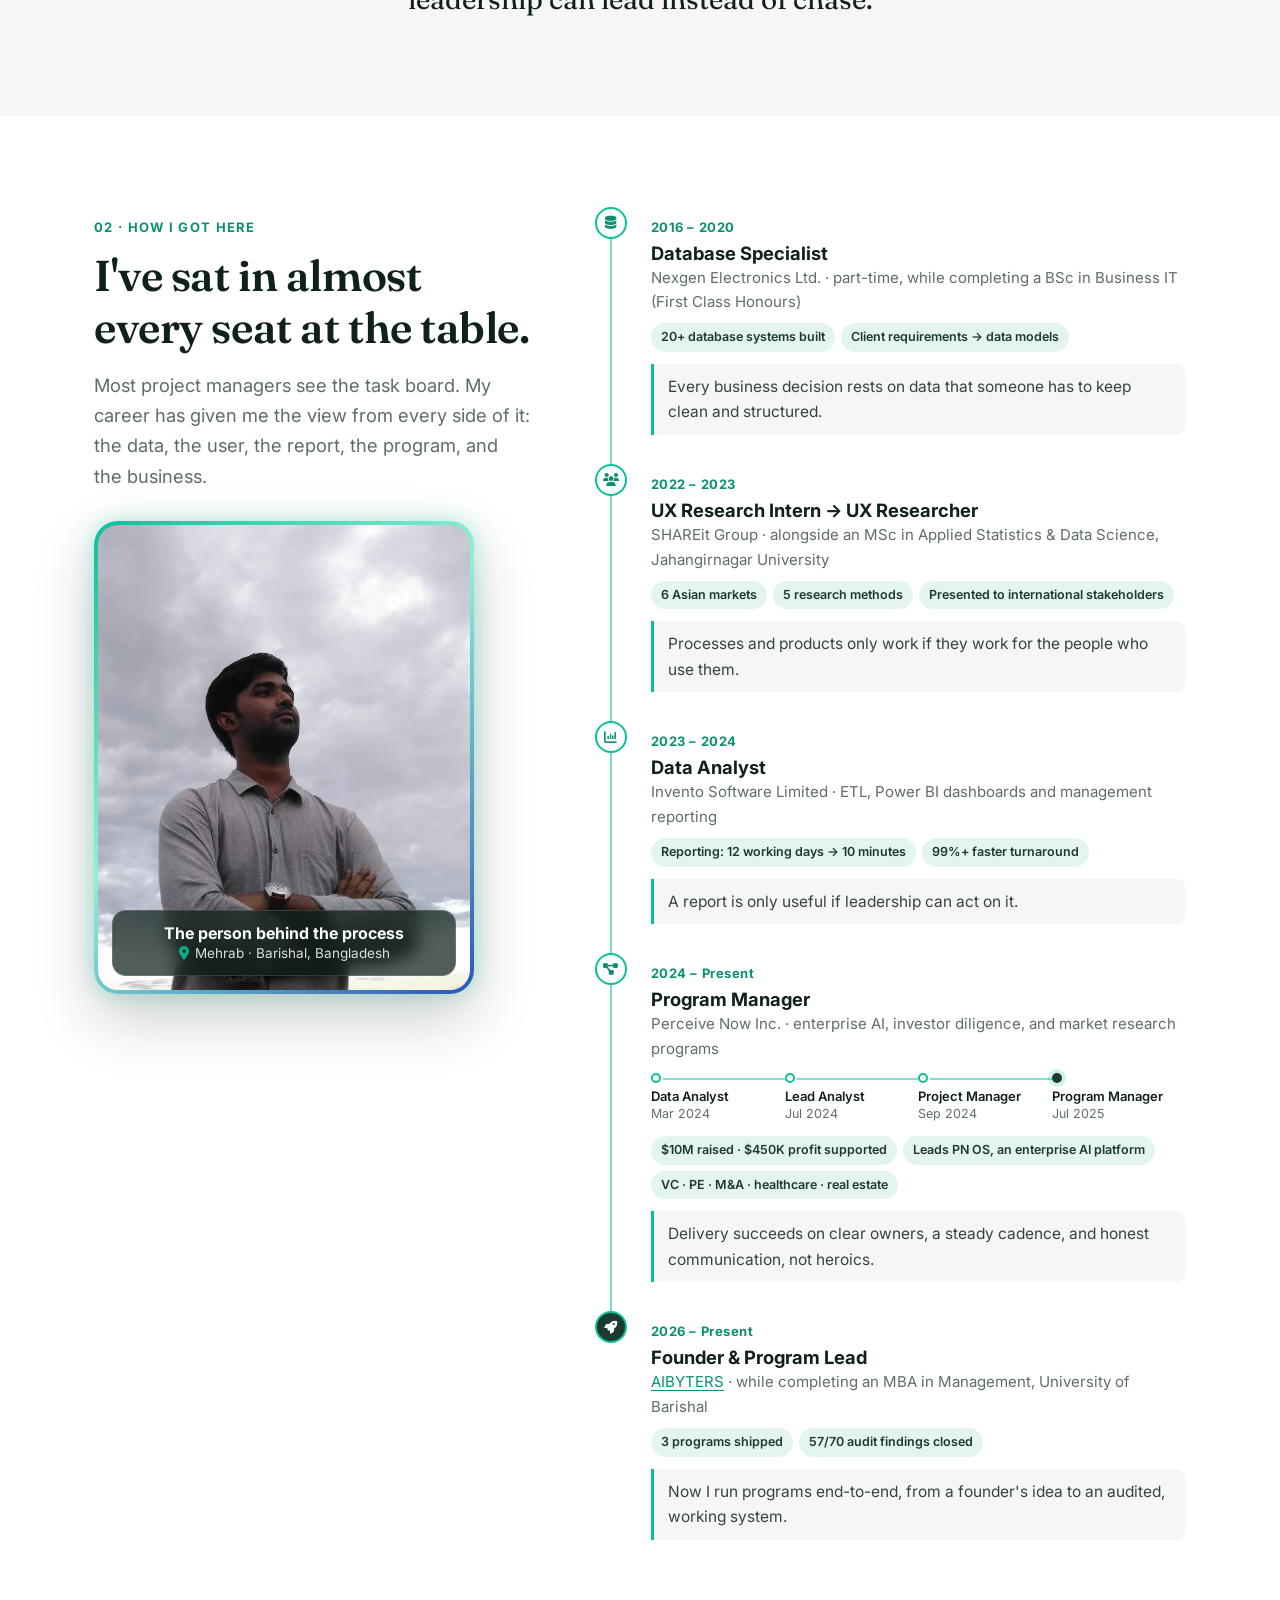
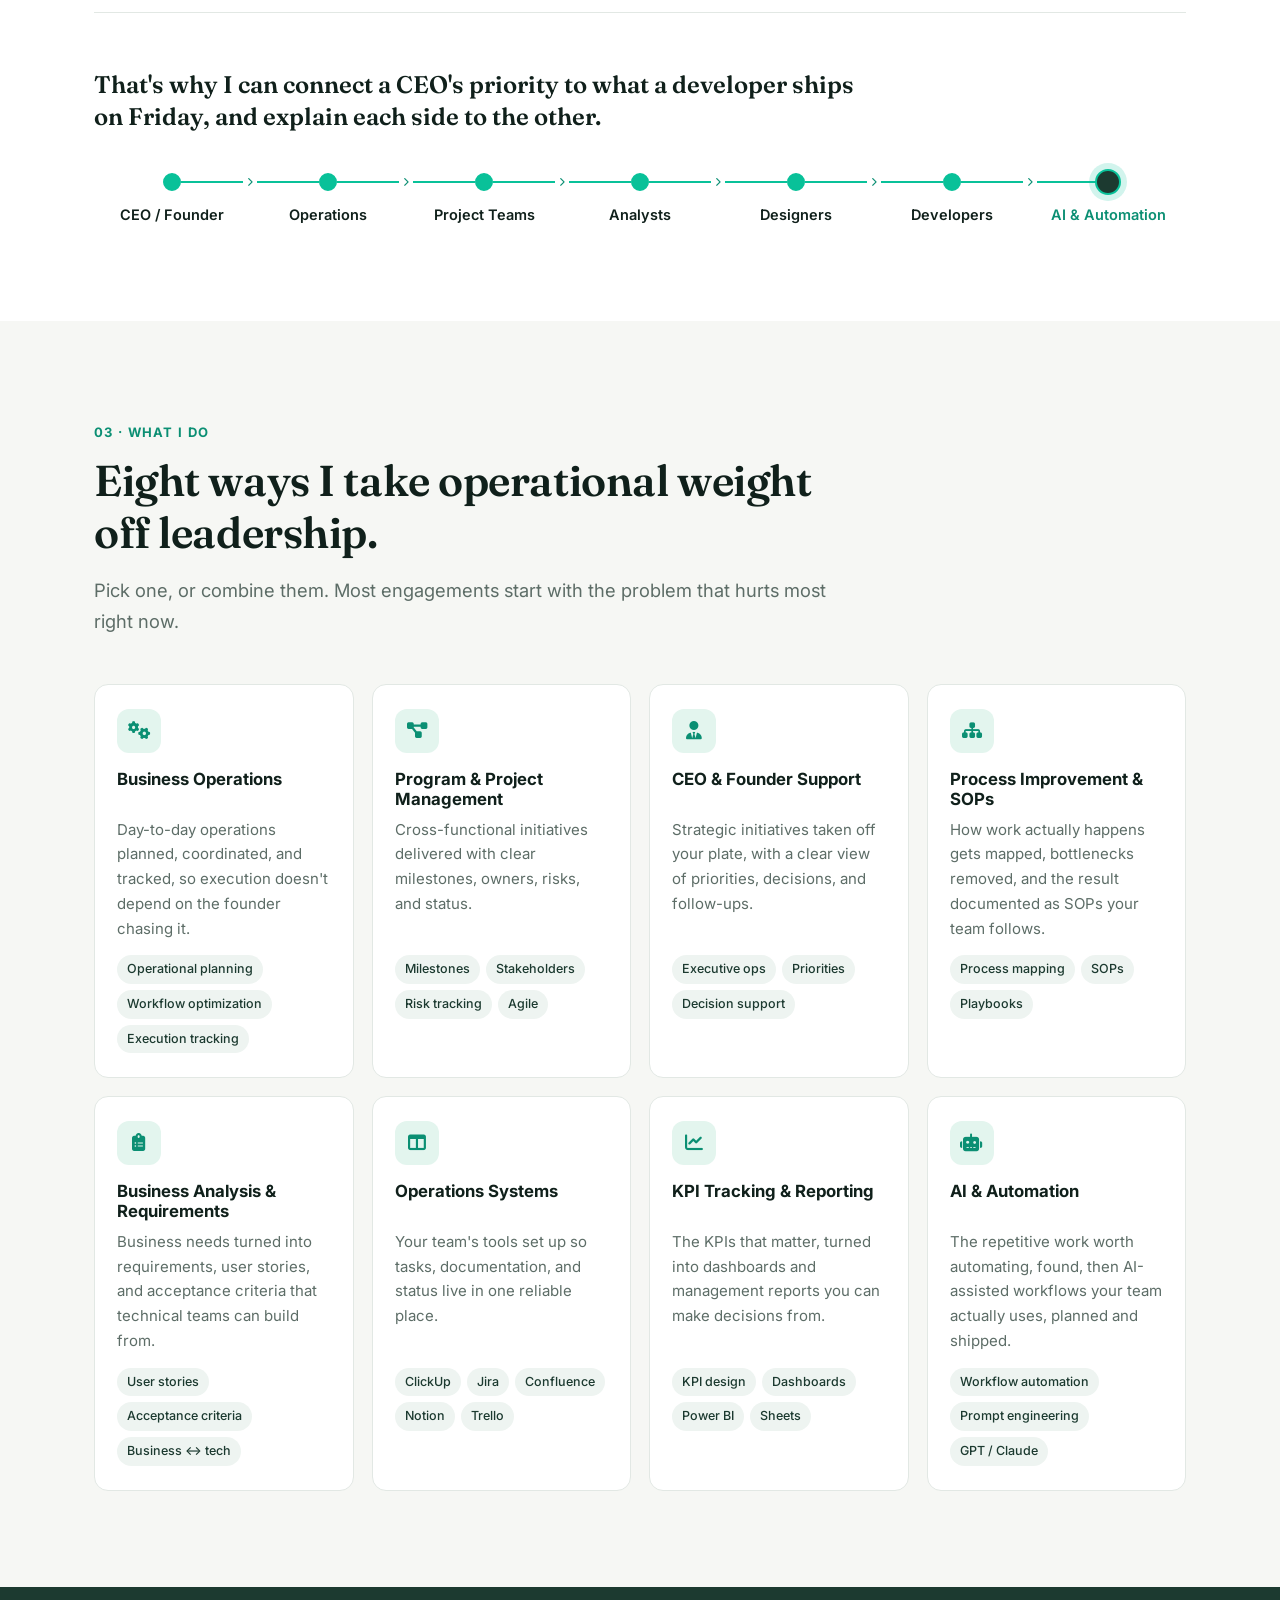
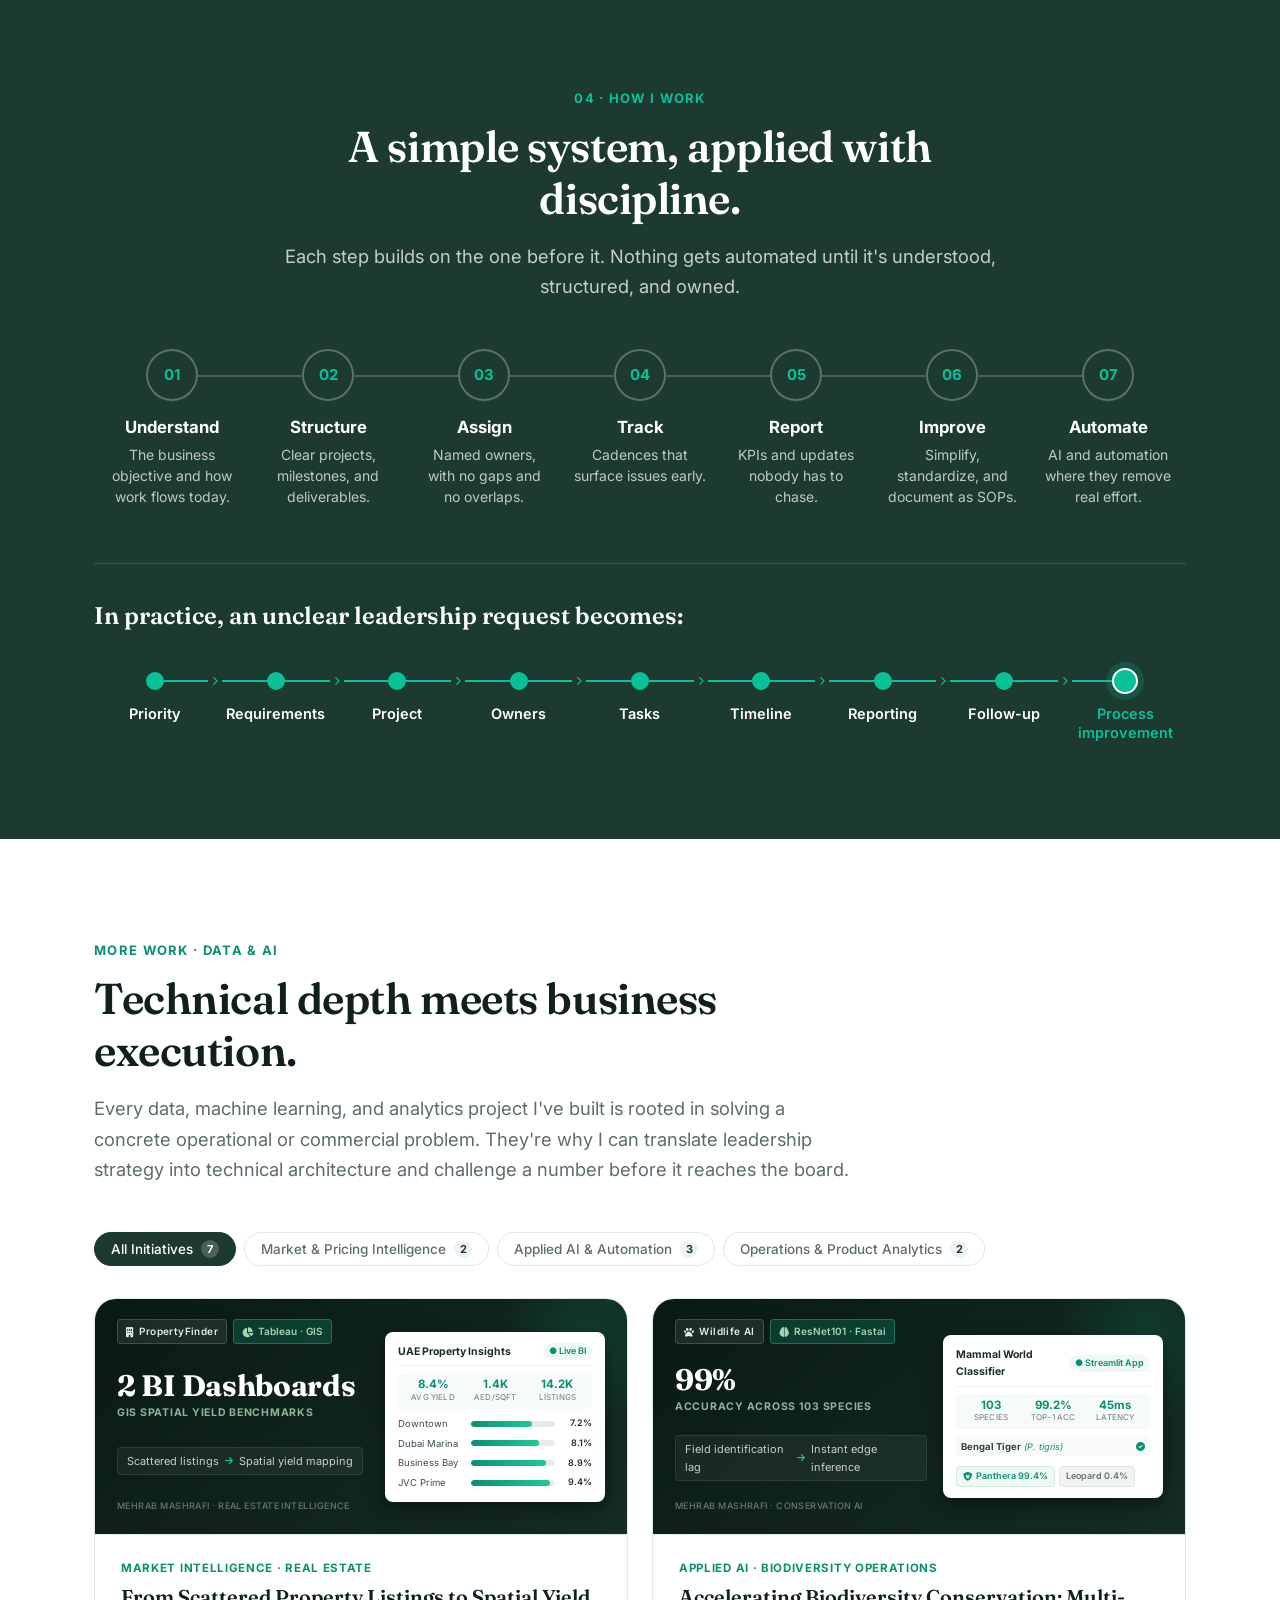
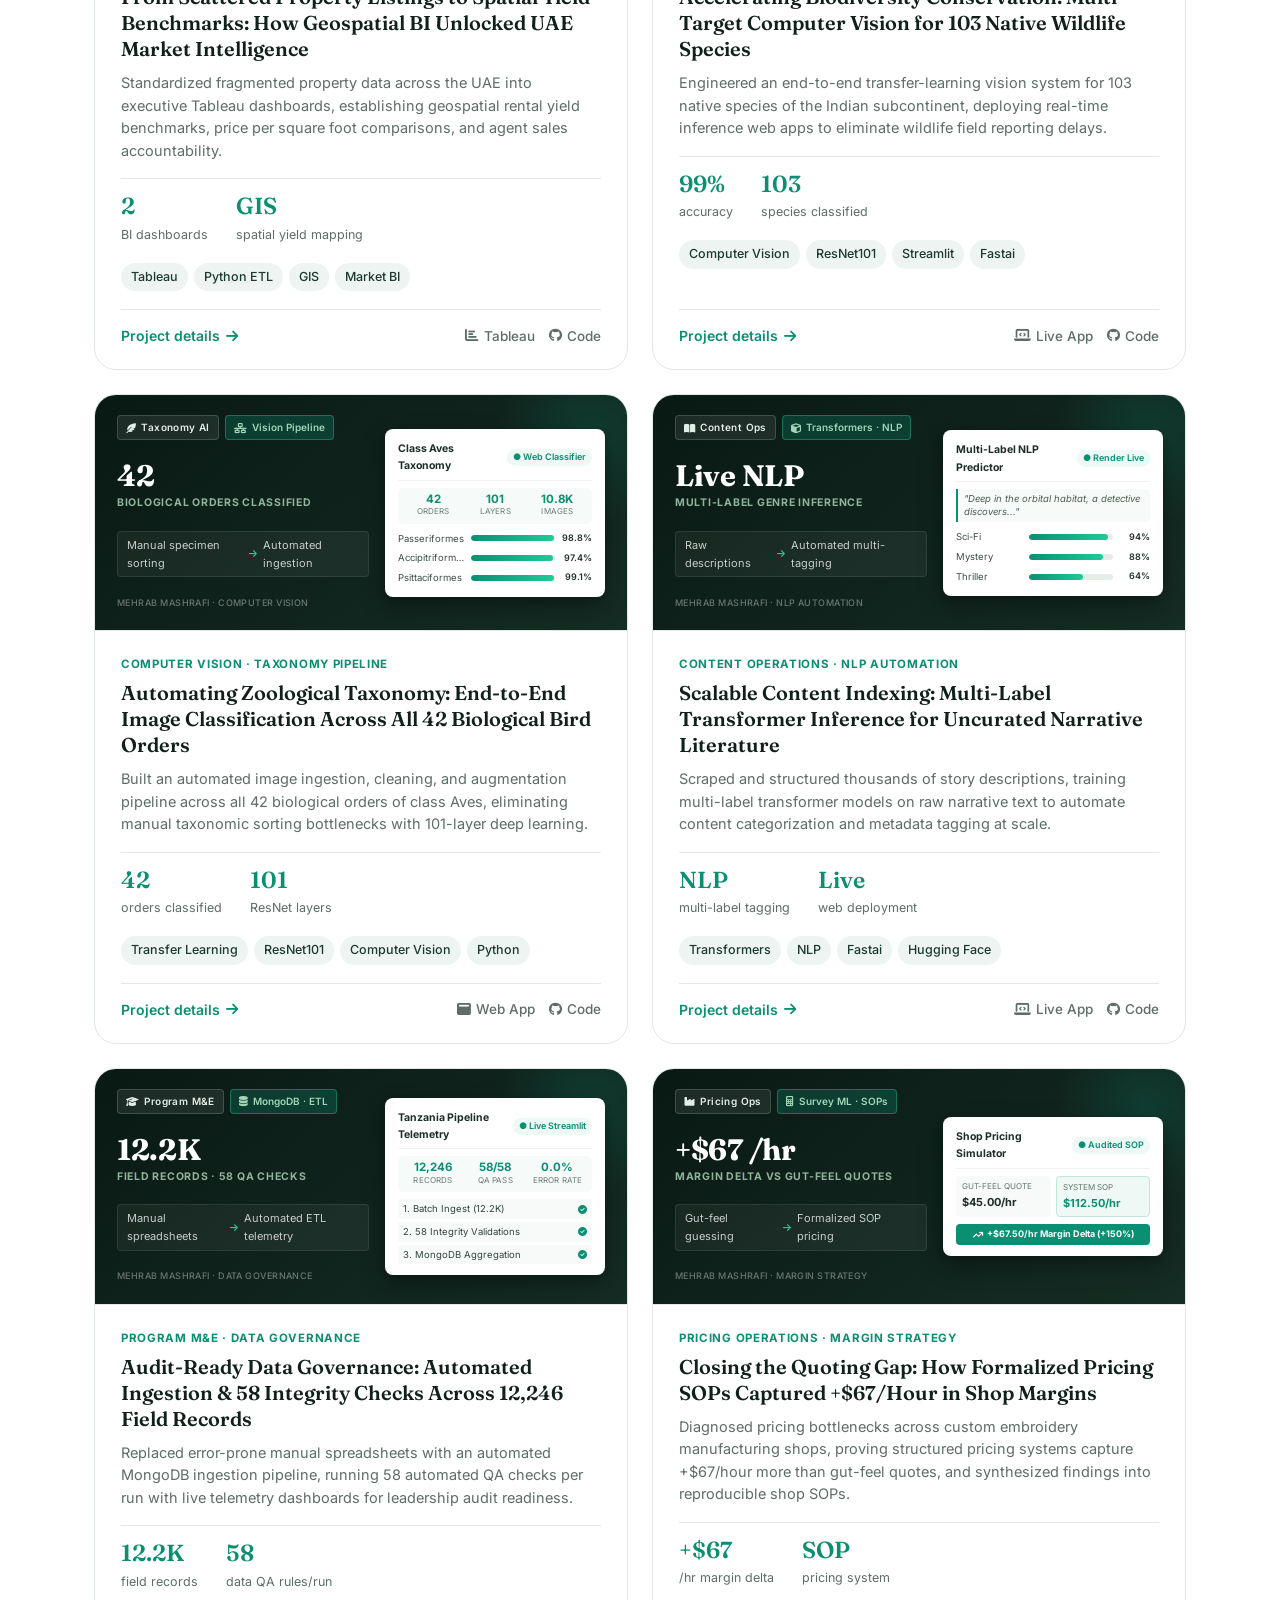
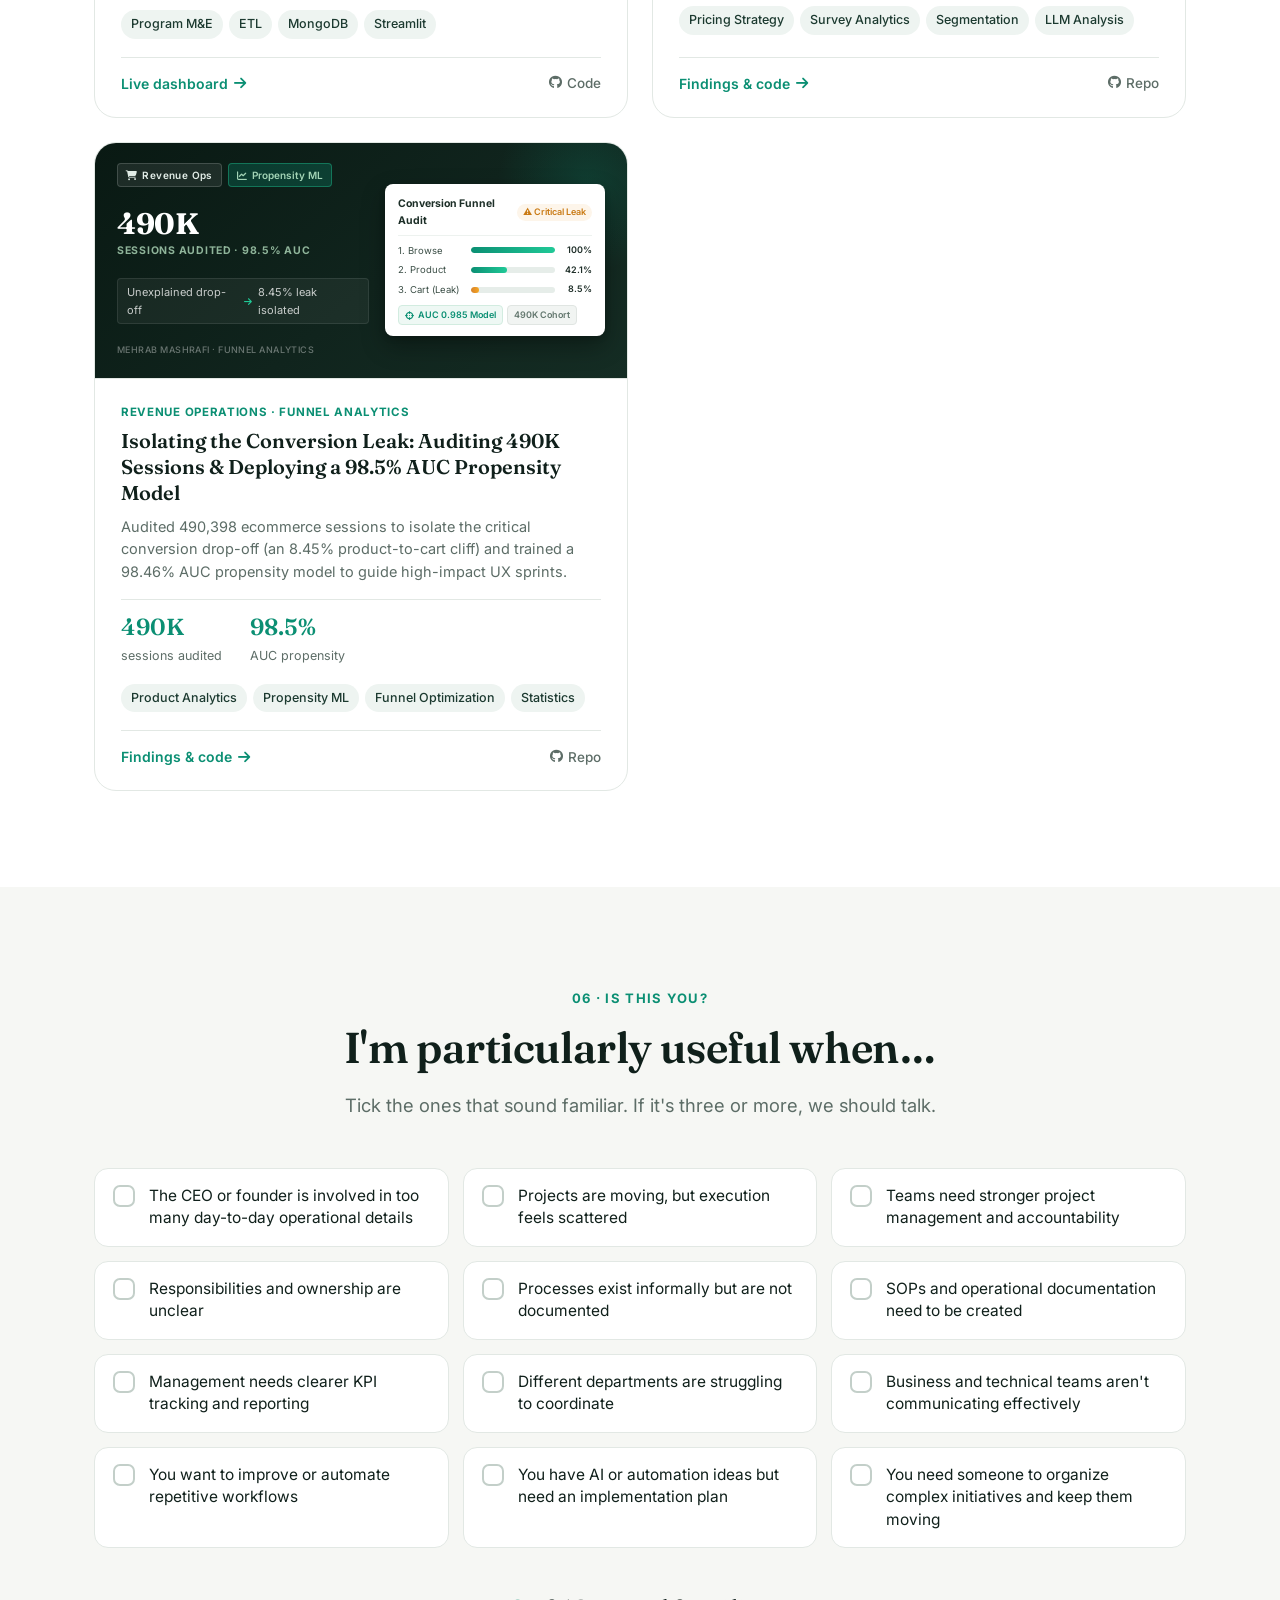
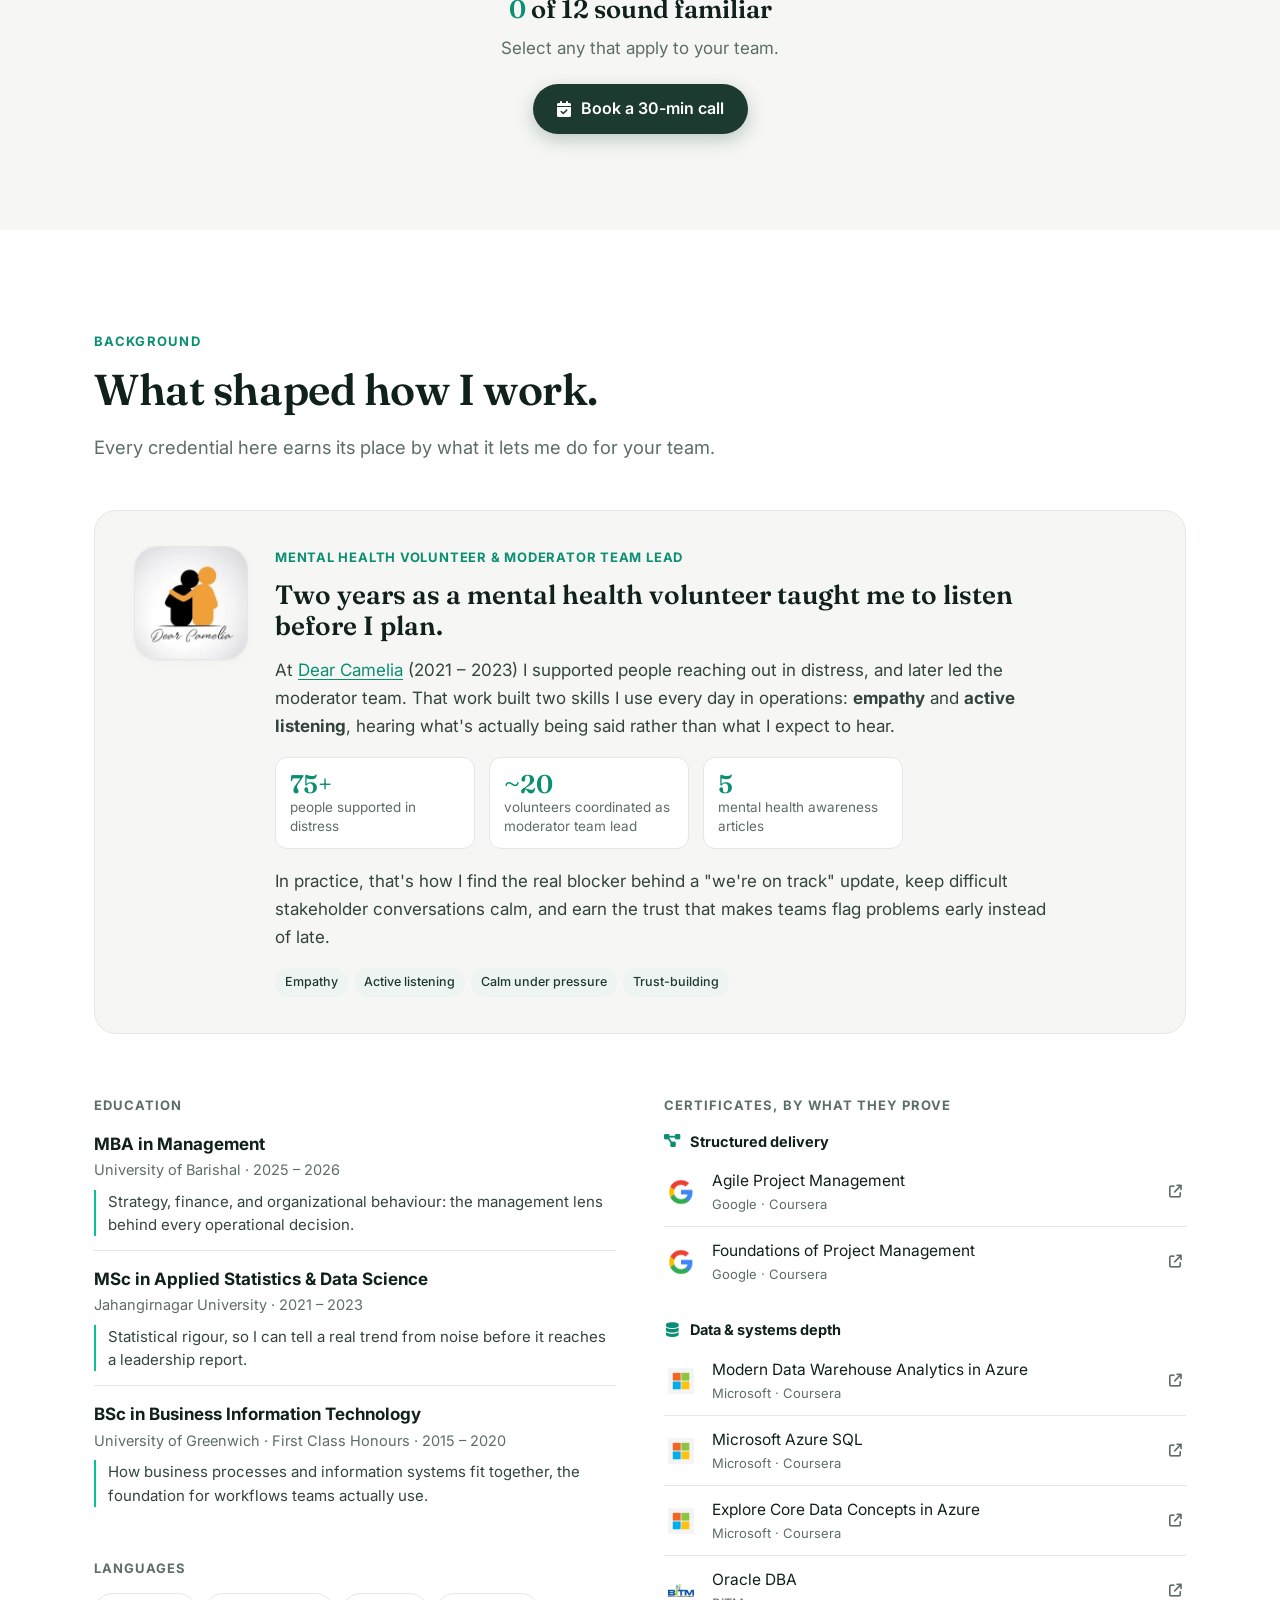
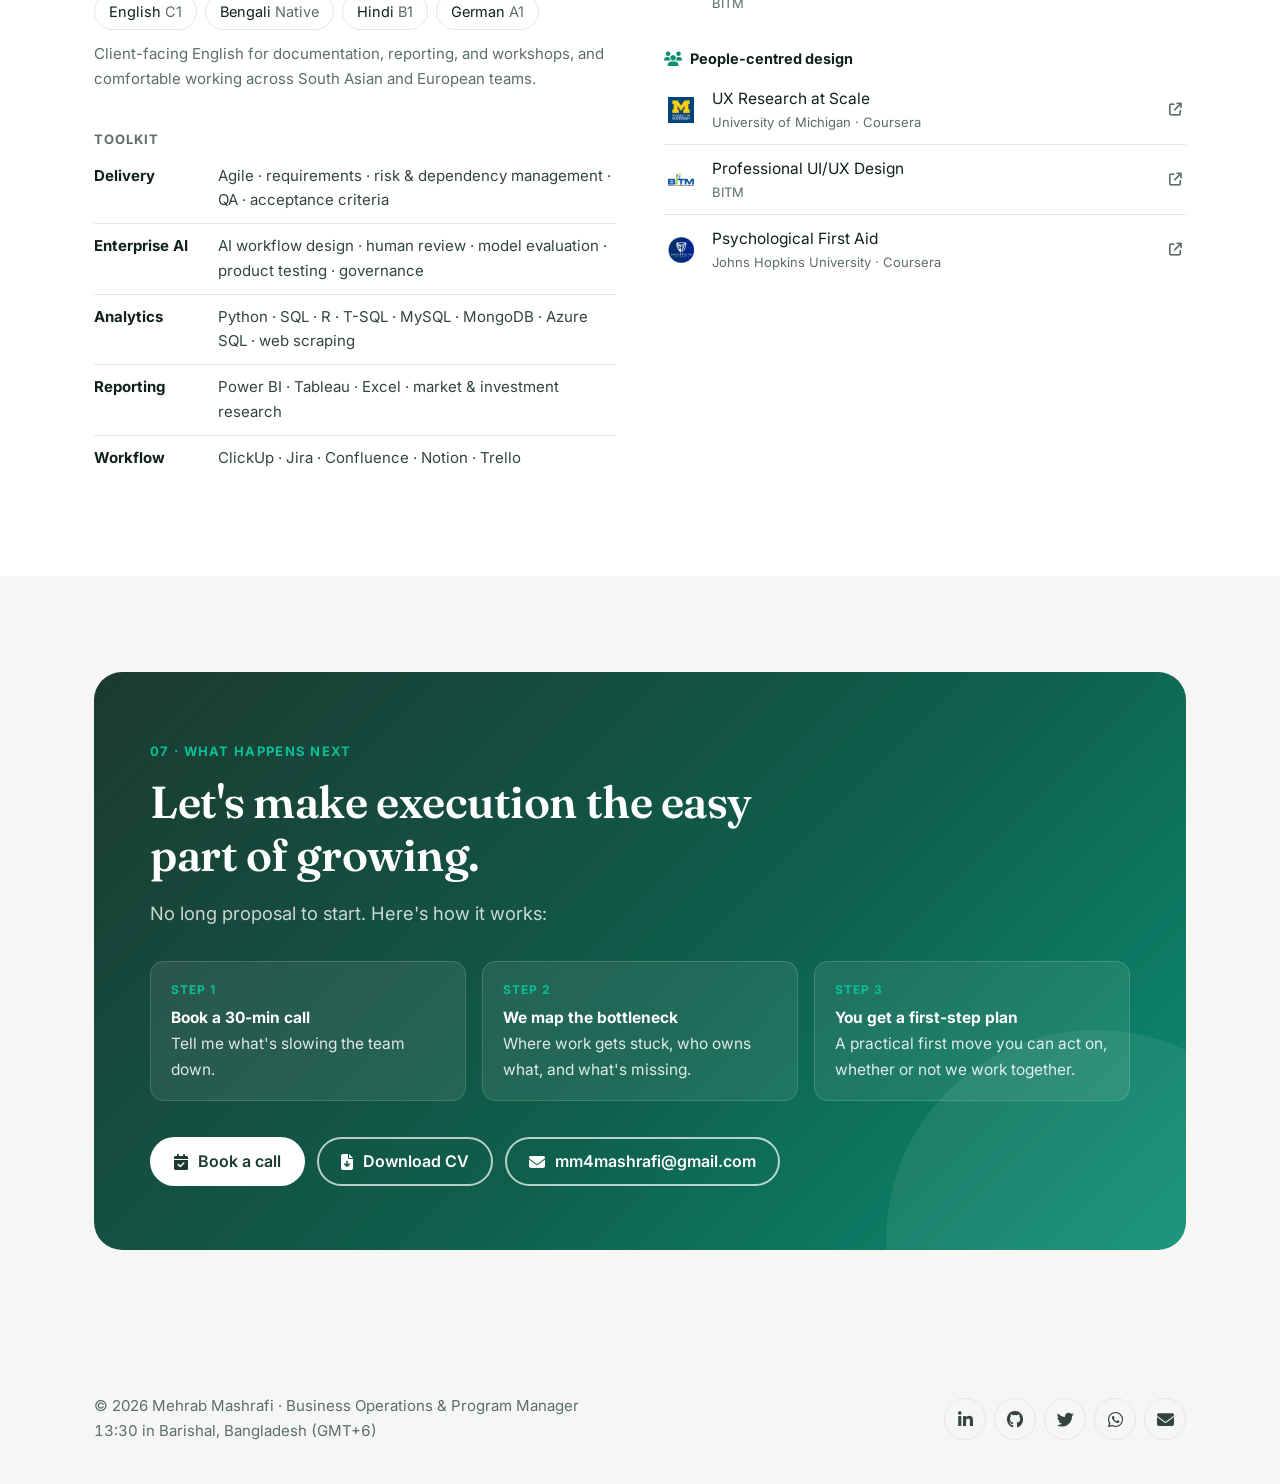
==== commit 09915e3c: "Clarify featured systems invitation" ====
--- a/index.html
+++ b/index.html
@@ -114,7 +114,7 @@
             <div class="wrap">
                 <div class="featured-heading reveal">
                     <div>
-                        <span class="chapter-num">Selected work</span>
+                        <span class="chapter-num">See the systems I’ve built</span>
                         <h2 id="featured-heading">Less friction. More working systems.</h2>
                     </div>
                     <p>Three ways I turn operational bottlenecks into structured delivery, repeatable workflows, and useful reporting.</p>
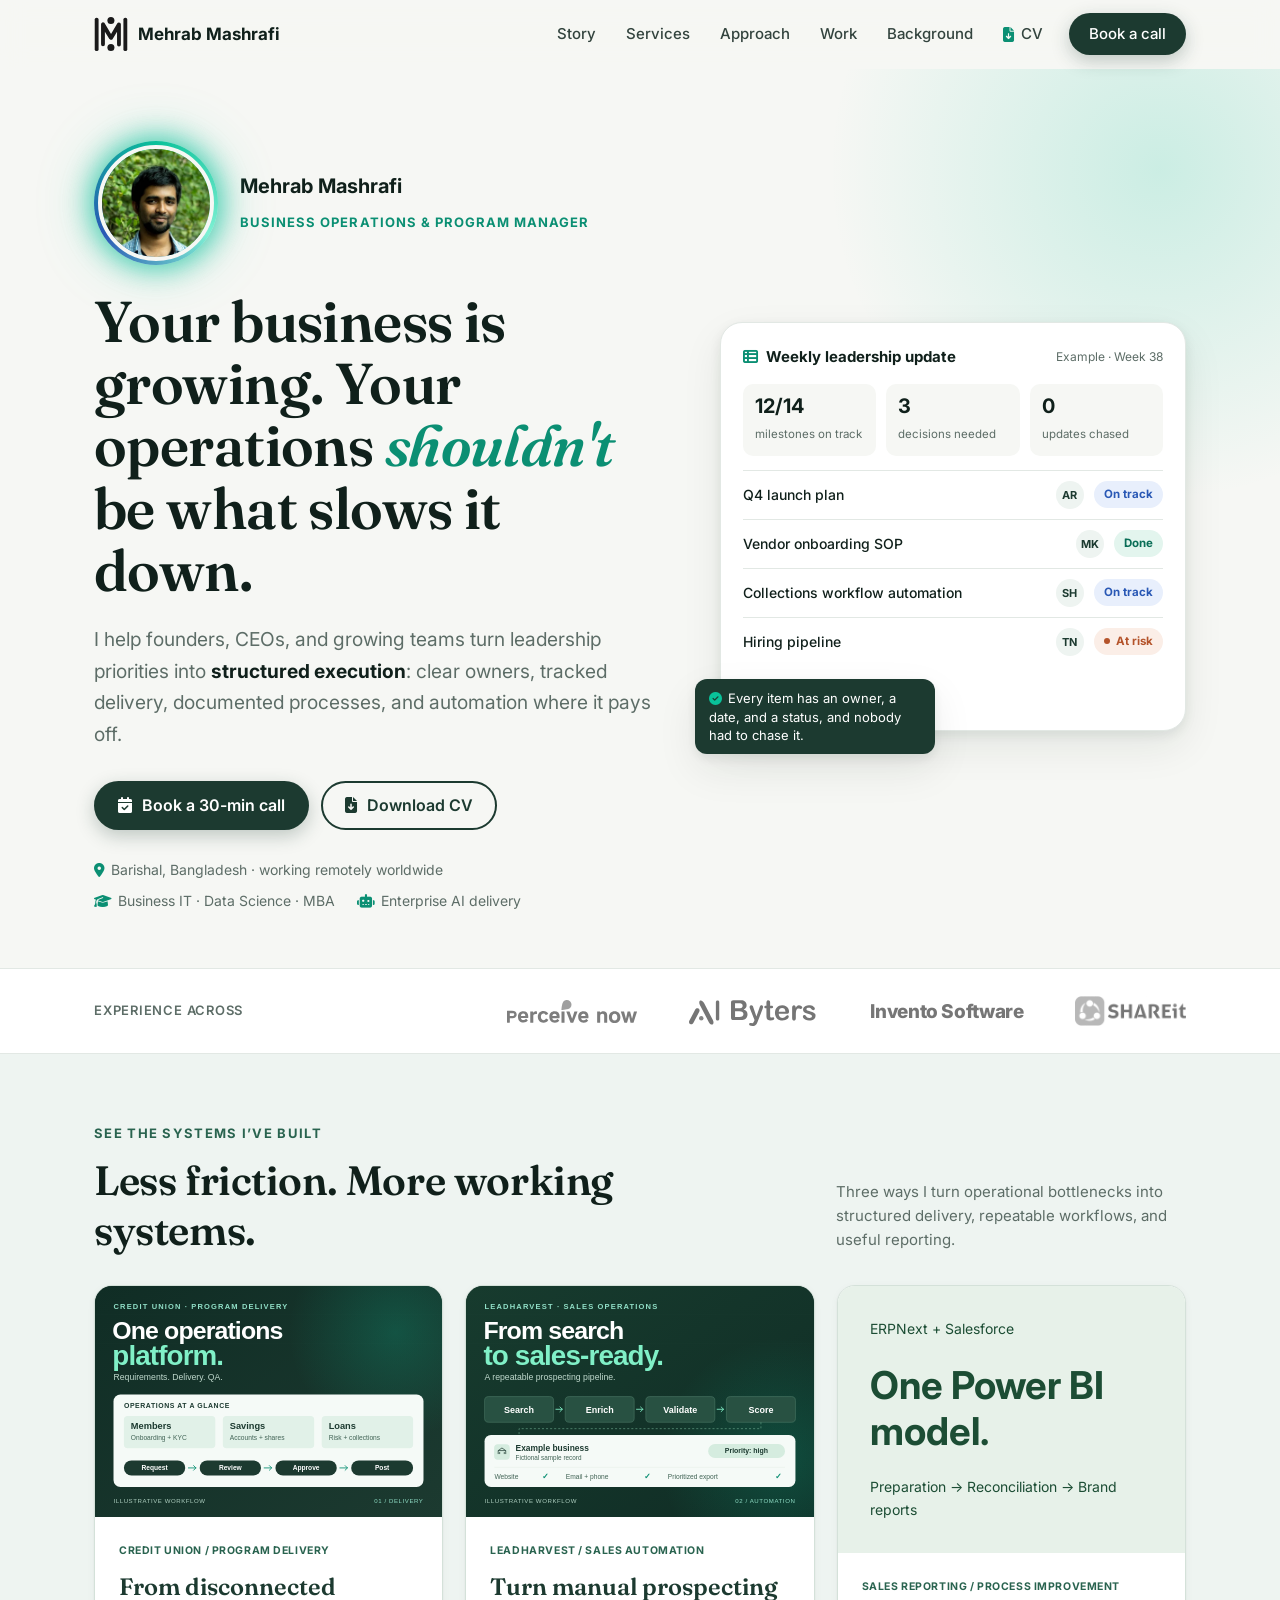
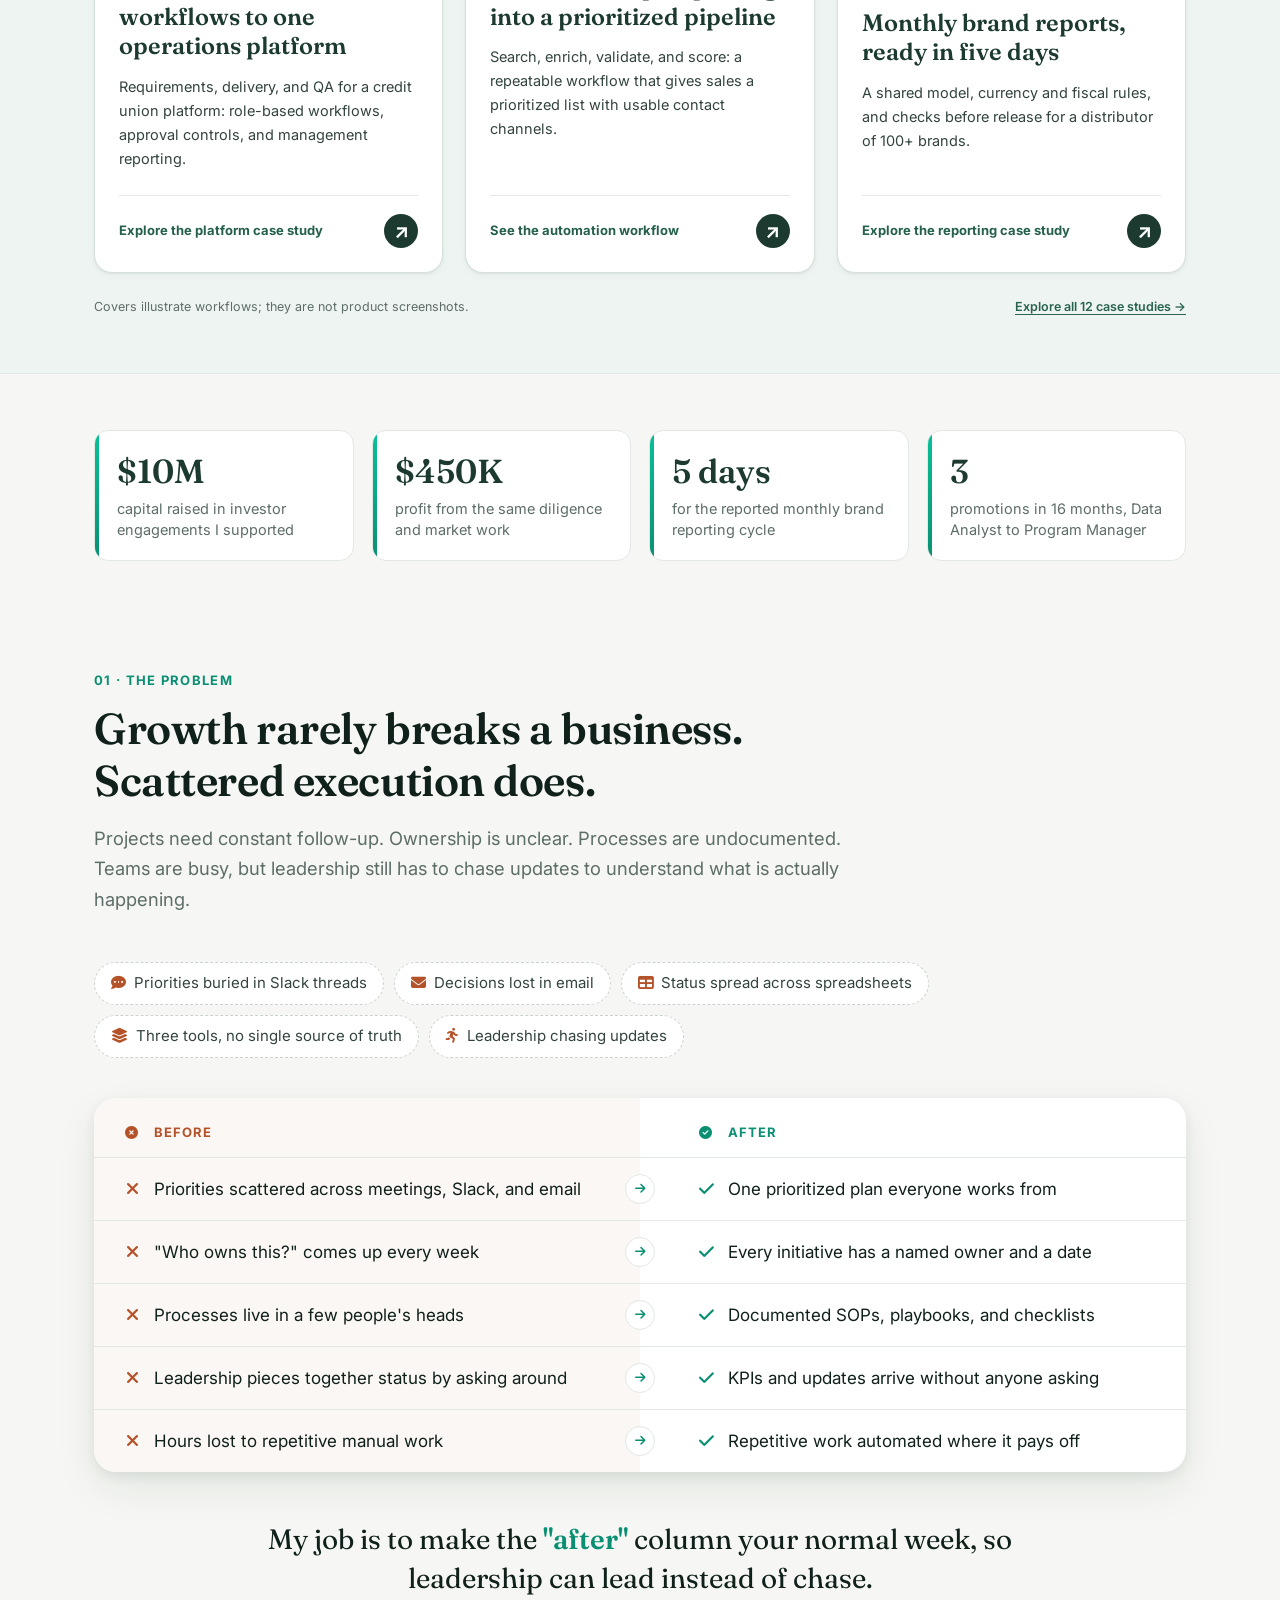
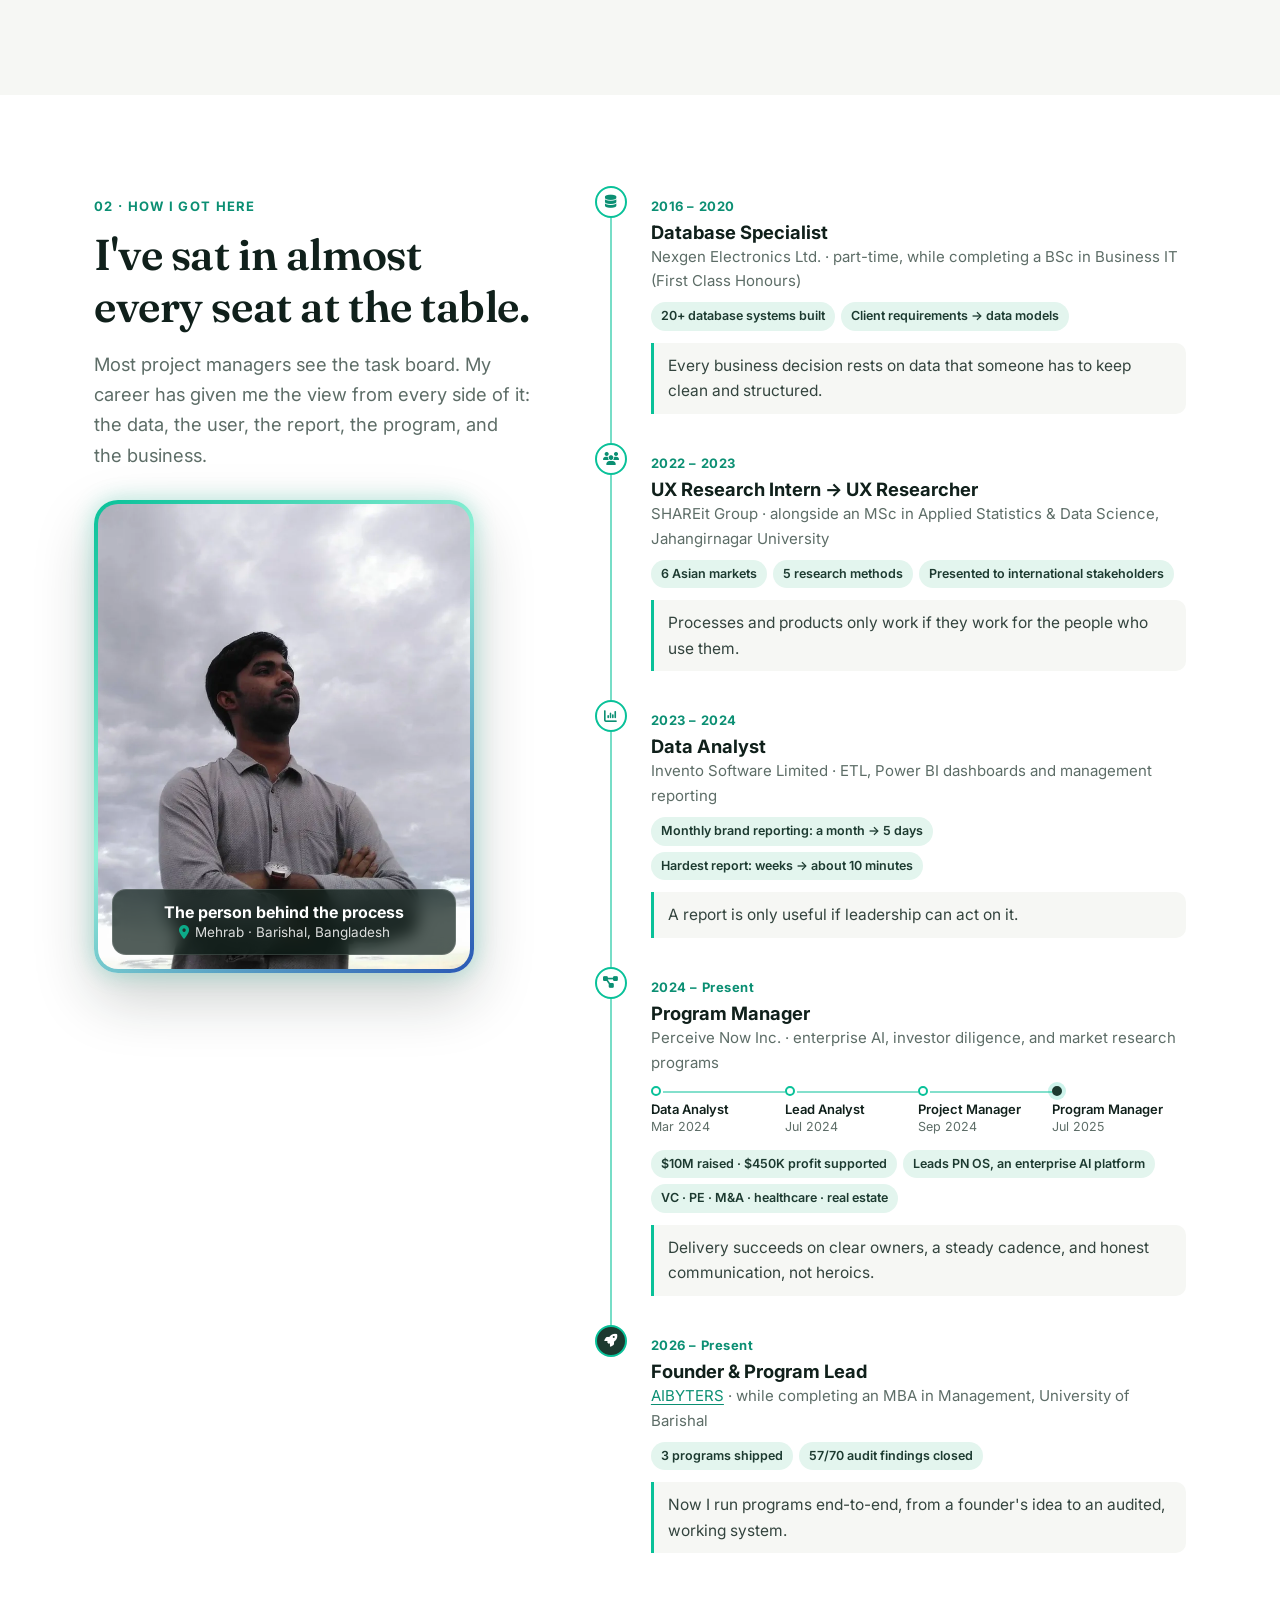
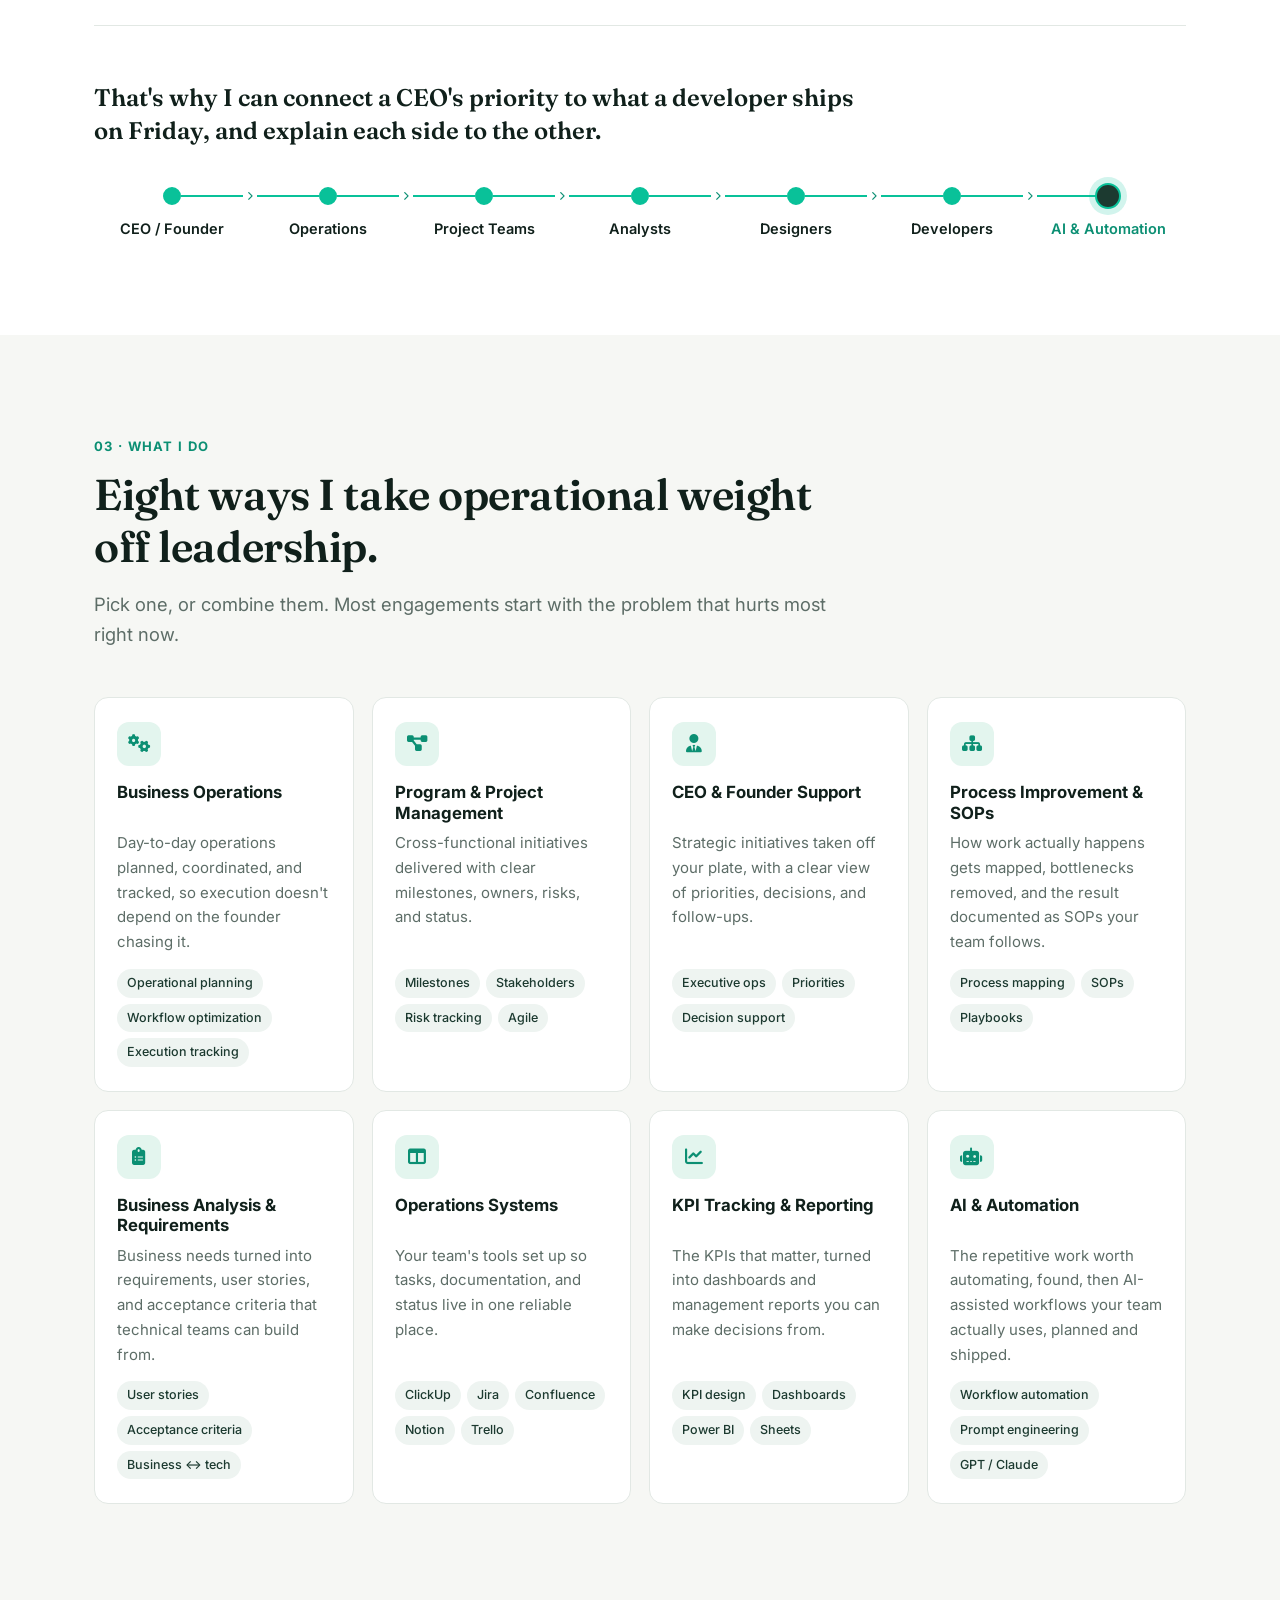
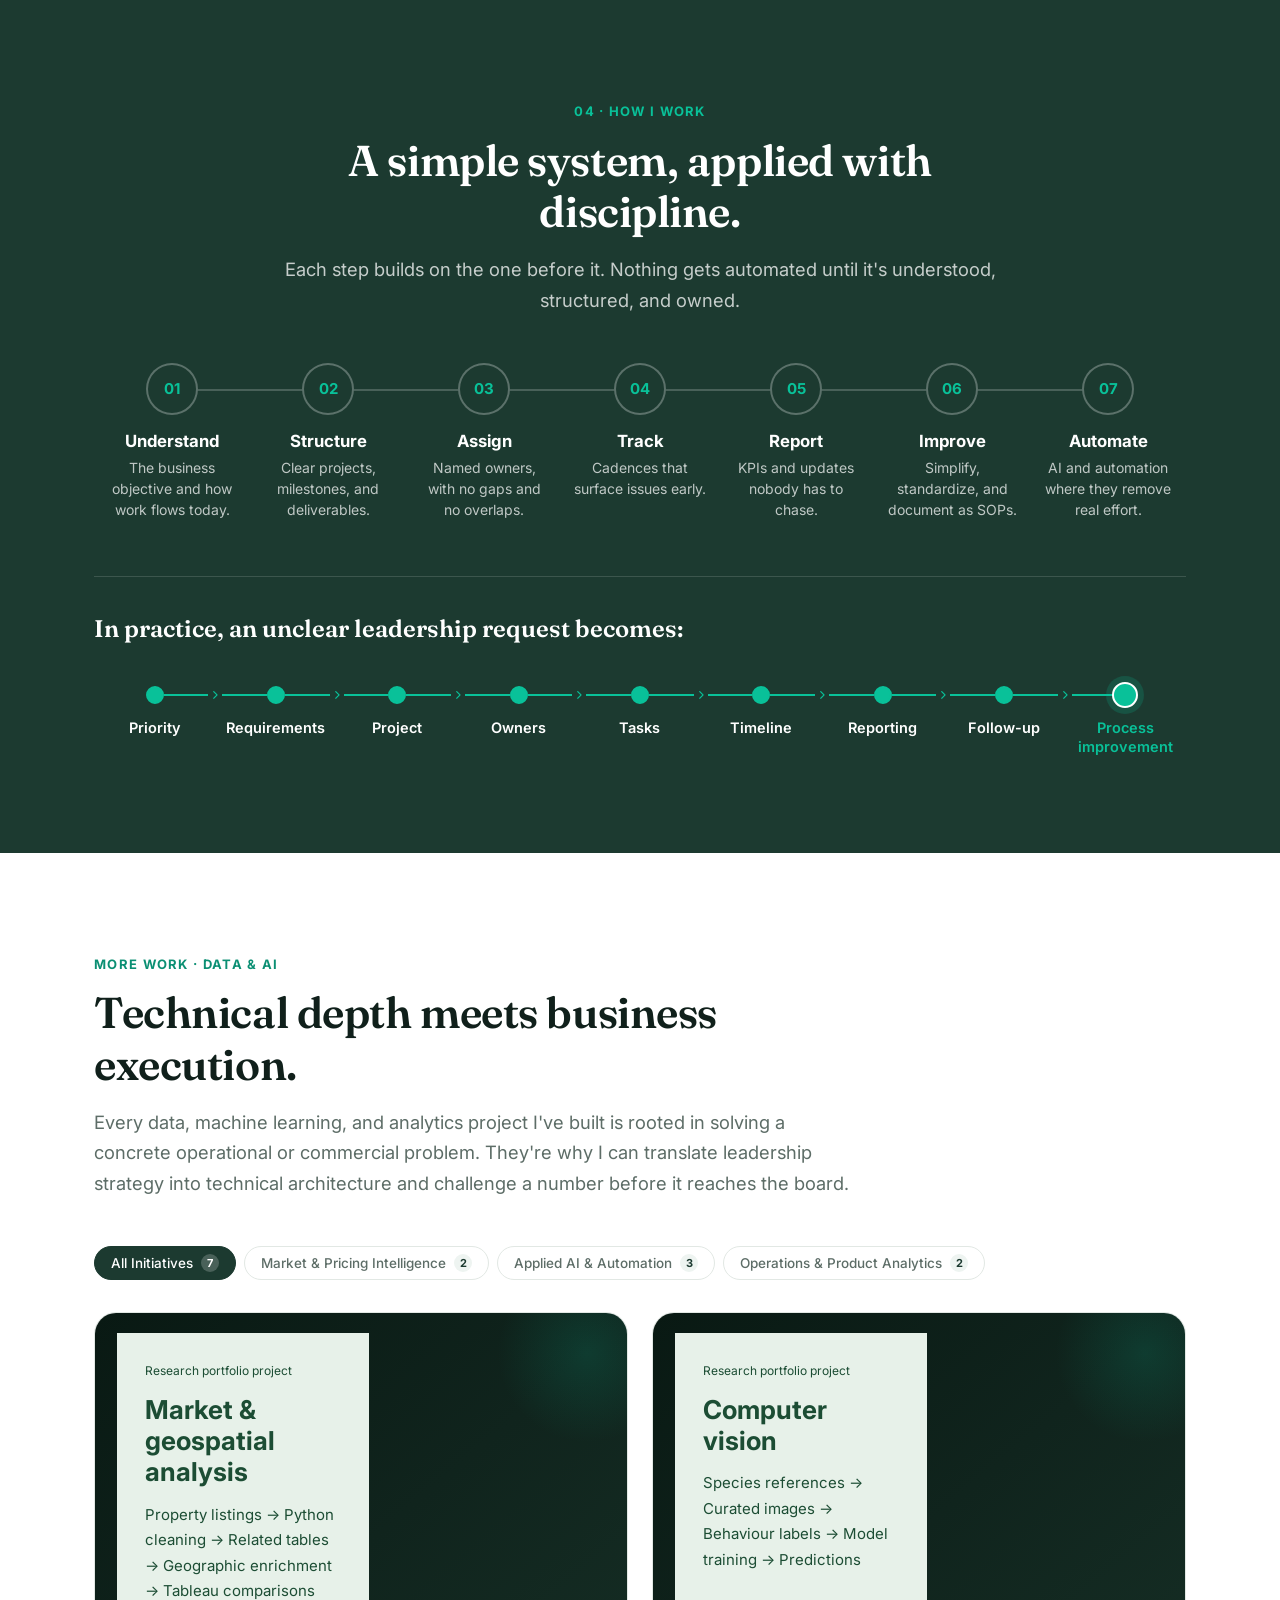
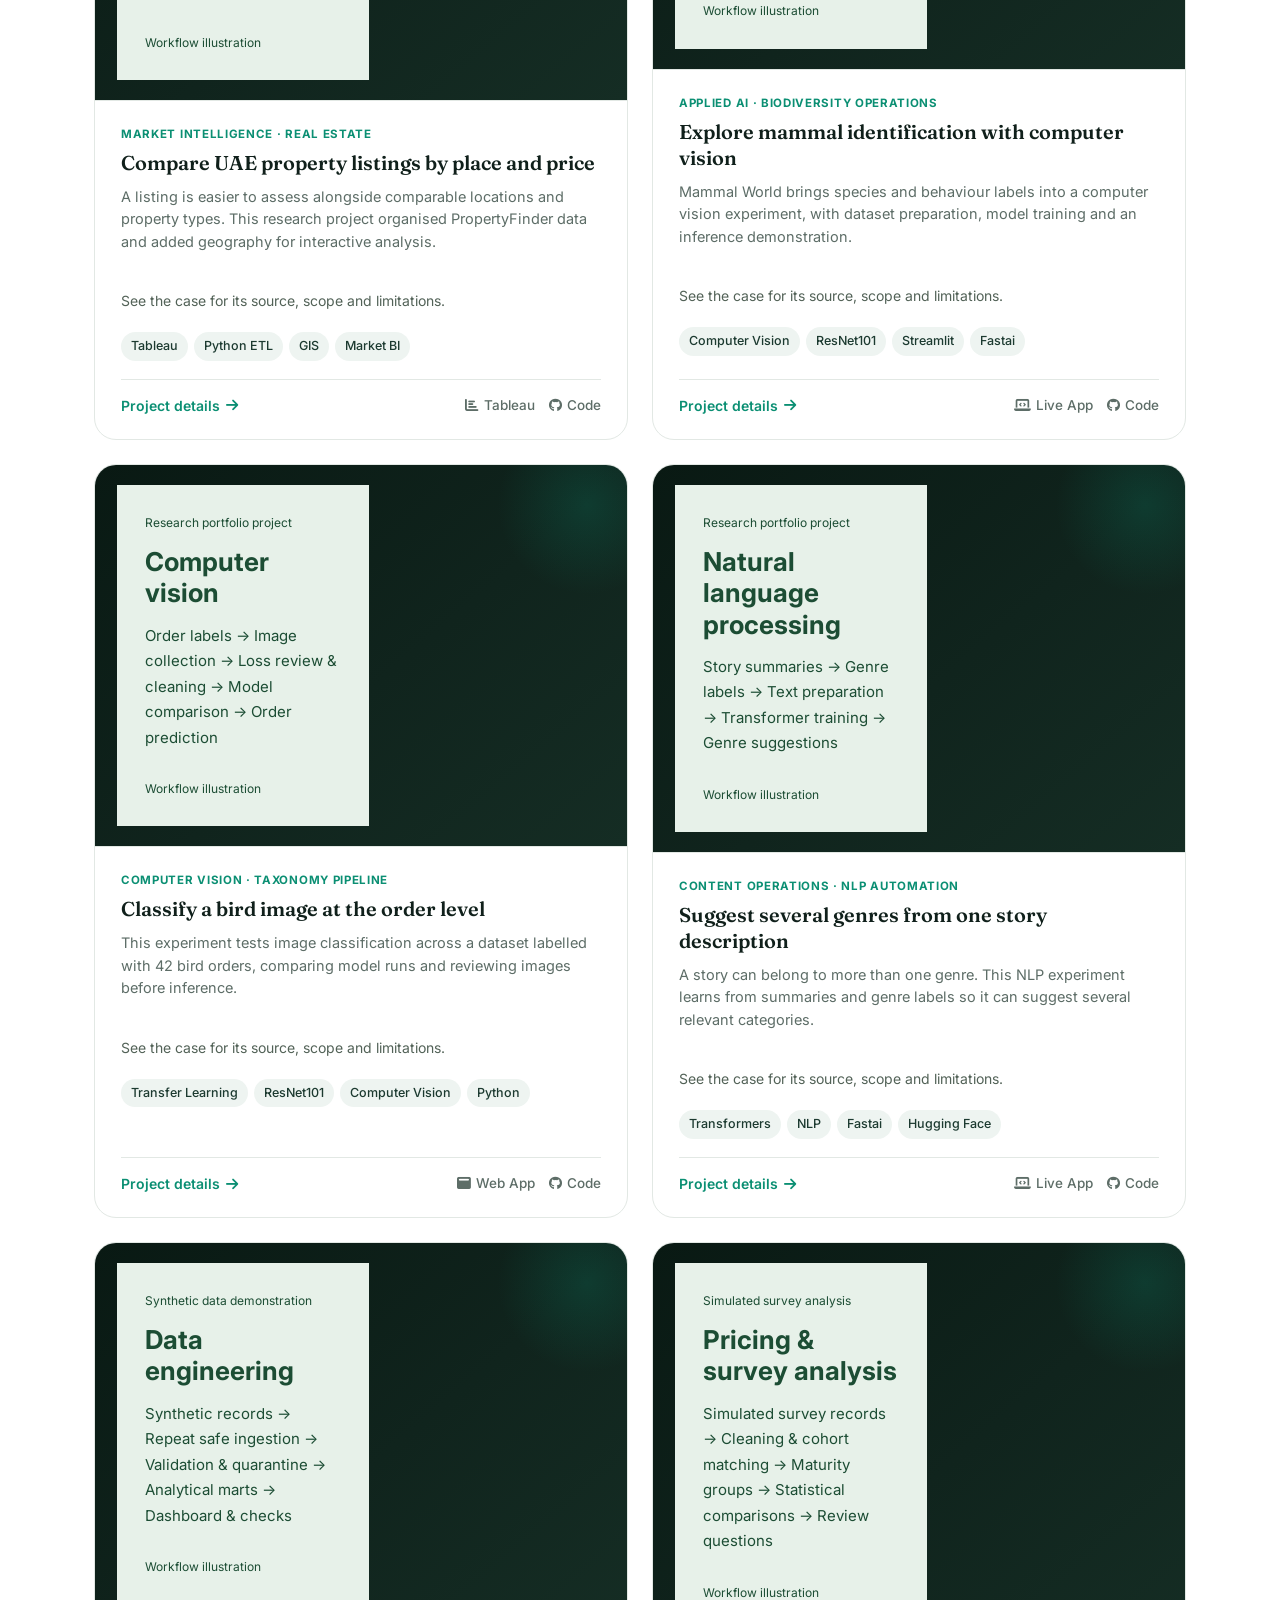
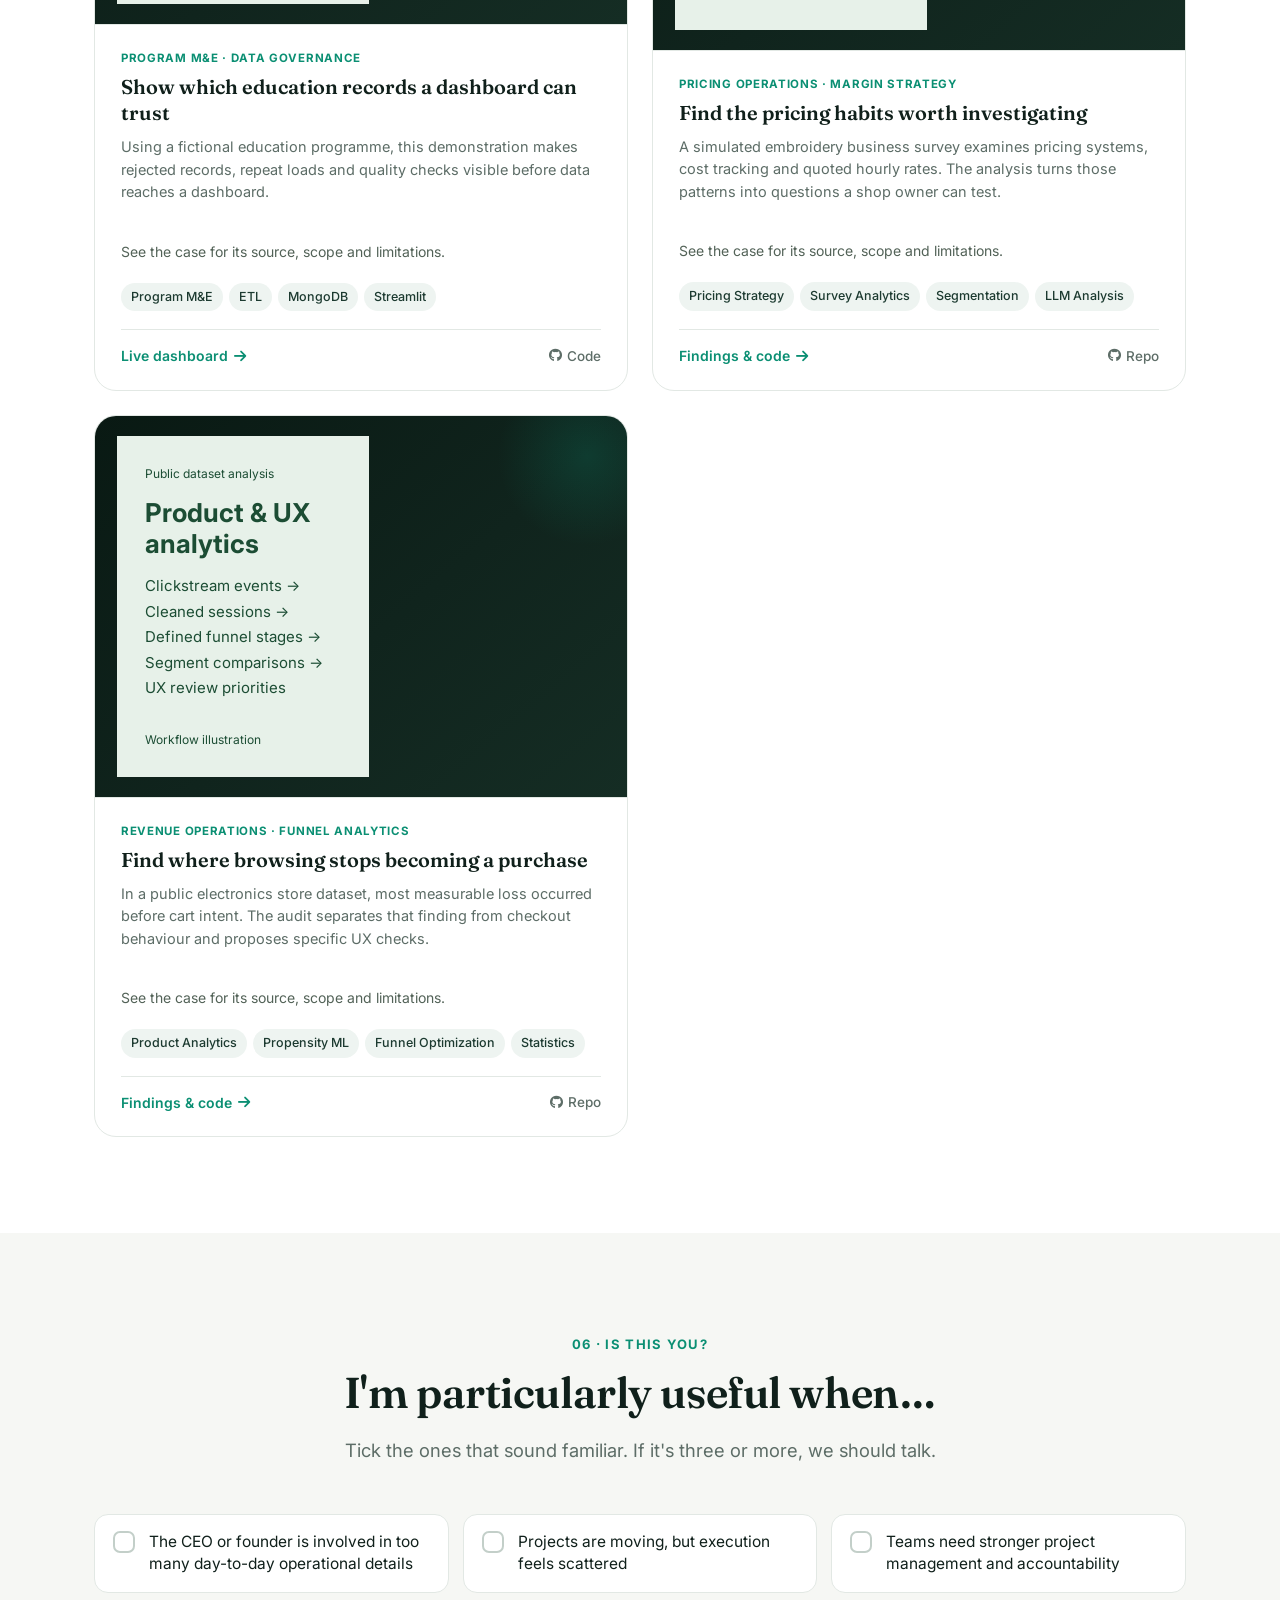
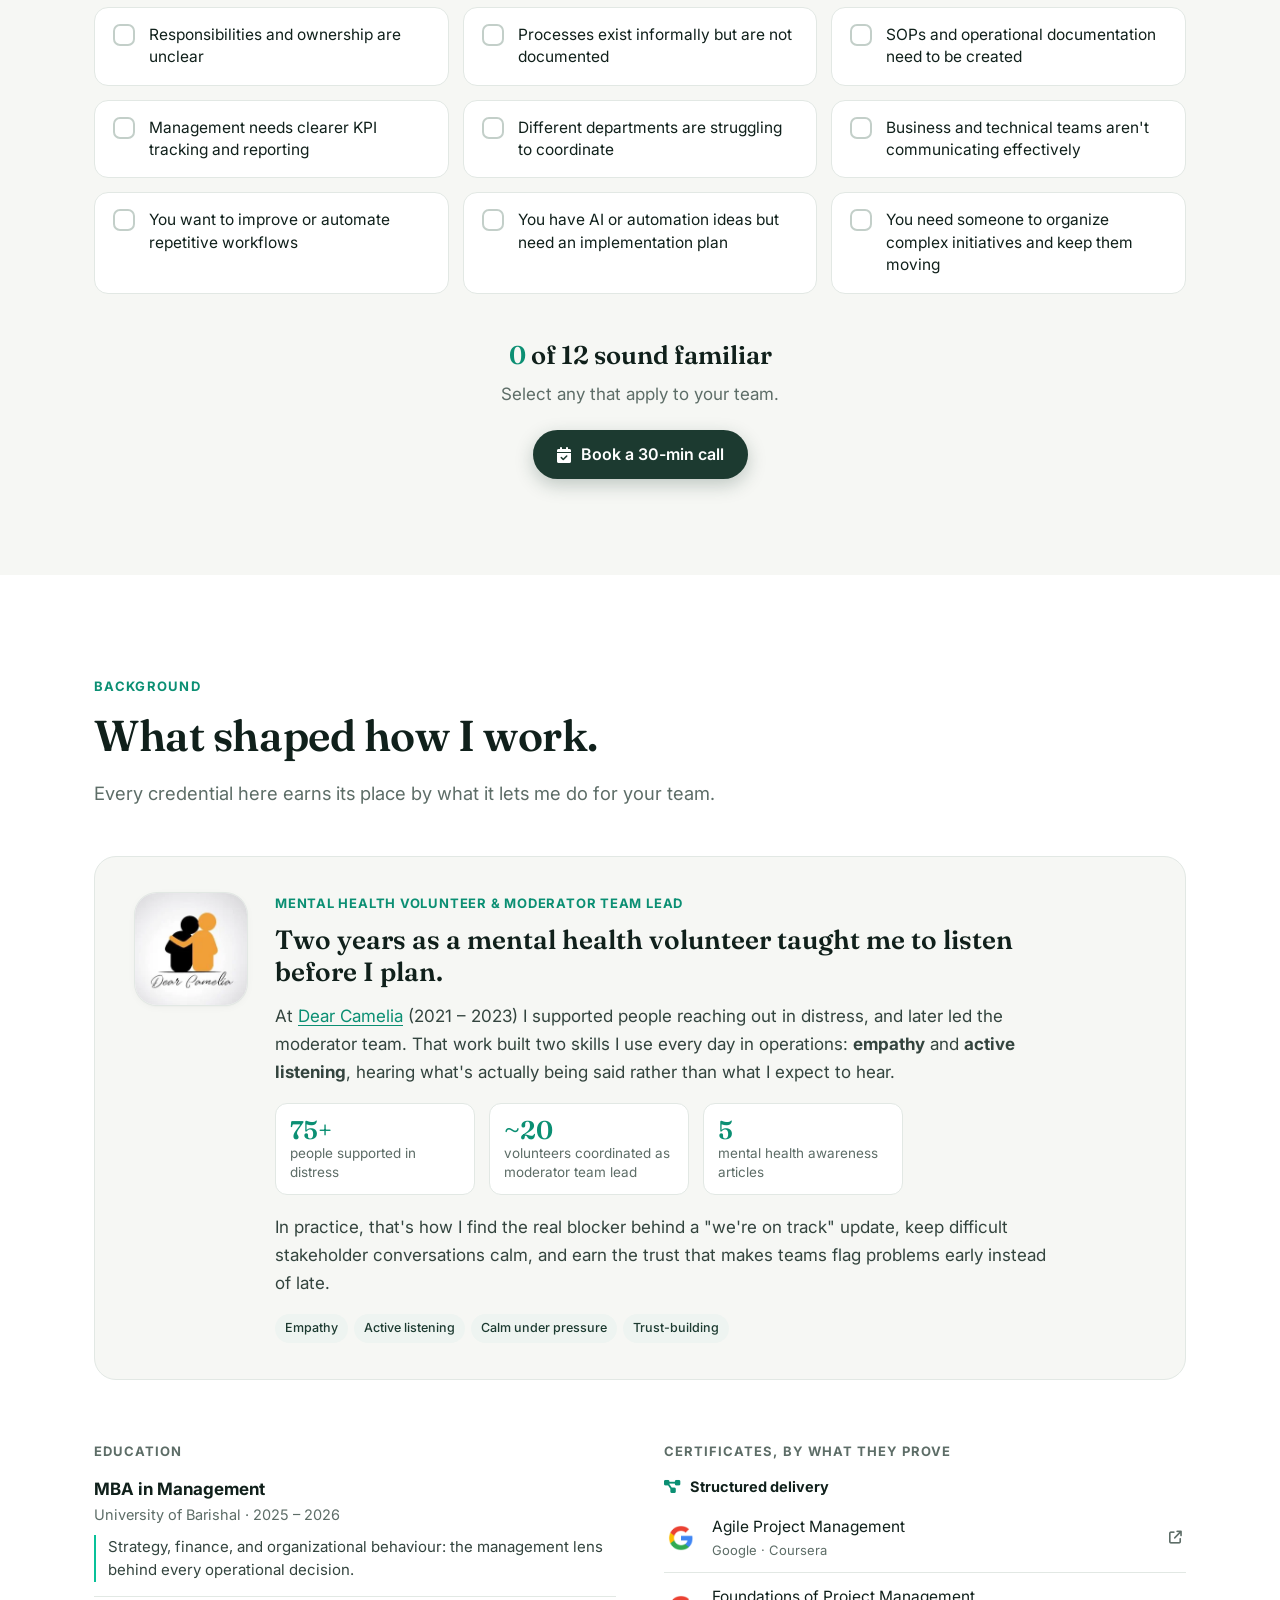
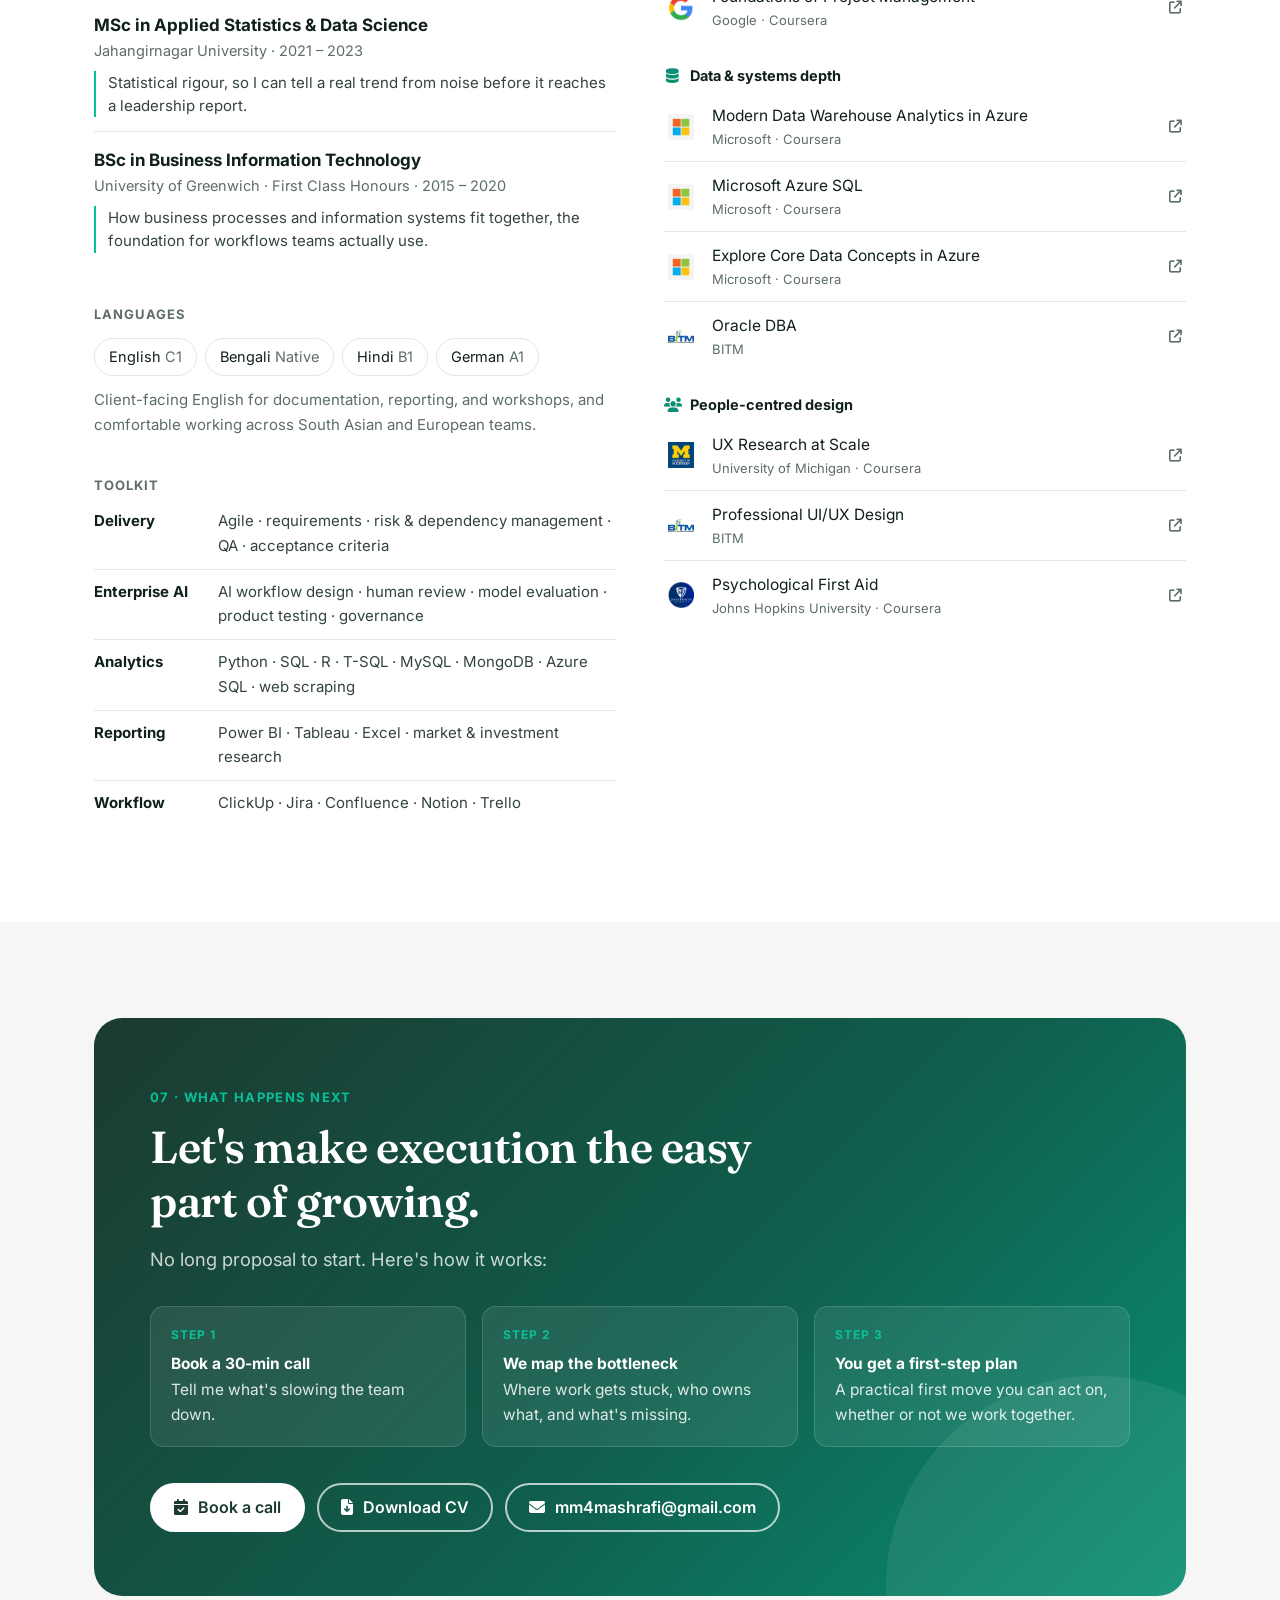
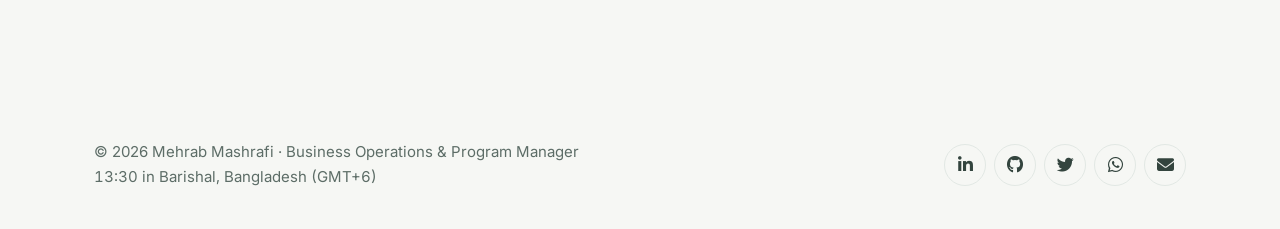
==== commit e57c4186: "Organize twelve people-first case studies and add Power BI walkthrough" ====
--- a/index.html
+++ b/index.html
@@ -24,7 +24,7 @@
     <link rel="stylesheet" href="https://cdnjs.cloudflare.com/ajax/libs/font-awesome/6.3.0/css/all.min.css">
     <link rel="stylesheet" href="style.css?v=20261020">
     <script>document.documentElement.classList.add("js")</script>
-</head>
+<link rel="stylesheet" href="case-studies.css?v=20261024"></head>
 <body>
     <a class="skip-link" href="#main">Skip to content</a>
     <div class="scroll-progress" aria-hidden="true"></div>
@@ -143,21 +143,18 @@
                         </a>
                     </article>
                     <article class="featured-card reveal">
-                        <a class="featured-link" href="projects/sales-reporting-automation.html" aria-labelledby="reporting-title reporting-action">
-                            <img class="featured-cover" src="resources/images/sales-reporting-cover.svg" alt="" width="1200" height="800" loading="lazy" decoding="async">
+                        <a class="featured-link" href="projects/power-bi-reporting-automation.html" aria-labelledby="reporting-title reporting-action">
+                            <div class="featured-cover study-featured-diagram" aria-hidden="true"><span>ERPNext + Salesforce</span><b>One Power BI model.</b><span>Preparation → Reconciliation → Brand reports</span></div>
                             <div class="featured-body">
                                 <p class="case-kicker">Sales reporting / Process improvement</p>
-                                <h3 id="reporting-title">From 12 working days to 10 minutes</h3>
-                                <p>Automated sales reporting through ETL and Power BI, bringing a lengthy preparation cycle down to minutes for management reporting.</p>
+                                <h3 id="reporting-title">Monthly brand reports, ready in five days</h3>
+                                <p>A shared model, currency and fiscal rules, and checks before release for a distributor of 100+ brands.</p>
                                 <span class="featured-action" id="reporting-action">Explore the reporting case study <span aria-hidden="true">↗</span></span>
                             </div>
                         </a>
                     </article>
                 </div>
-                <div class="featured-footnote">
-                    <p>Covers illustrate the workflows; they are not product screenshots.</p>
-                    <a href="projects/visual-intelligence-library.html">Also explore the Visual Intelligence Library <span aria-hidden="true">→</span></a>
-                </div>
+                <div class="featured-footnote"><p>Covers illustrate workflows; they are not product screenshots.</p><a href="projects/index.html">Explore all 12 case studies →</a></div>
             </div>
         </section>
 
@@ -166,7 +163,7 @@
                 <ul class="record-grid">
                     <li class="reveal"><b data-count="10" data-prefix="$" data-suffix="M">$10M</b><span>capital raised in investor engagements I supported</span></li>
                     <li class="reveal"><b data-count="450" data-prefix="$" data-suffix="K">$450K</b><span>profit from the same diligence and market work</span></li>
-                    <li class="reveal"><b data-count="99" data-suffix="%">99%</b><span>faster sales reporting after I automated it: 12 working days → 10 minutes</span></li>
+                    <li class="reveal"><b data-count="5" data-suffix=" days">5 days</b><span>for the reported monthly brand reporting cycle</span></li>
                     <li class="reveal"><b data-count="3">3</b><span>promotions in 16 months, Data Analyst to Program Manager</span></li>
                 </ul>
             </div>
@@ -265,7 +262,7 @@
                             <span class="when">2023 – 2024</span>
                             <h3>Data Analyst</h3>
                             <p class="where">Invento Software Limited · ETL, Power BI dashboards and management reporting</p>
-                            <ul class="proof-chips"><li>Reporting: 12 working days → 10 minutes</li><li>99%+ faster turnaround</li></ul>
+                            <ul class="proof-chips"><li>Monthly brand reporting: a month → 5 days</li><li>Hardest report: weeks → about 10 minutes</li></ul>
                             <p class="lesson">A report is only useful if leadership can act on it.</p>
                         </li>
                         <li class="reveal">
@@ -432,65 +429,11 @@
                 <div class="projects-grid">
                     <!-- Project 1: UAE Real Estate -->
                     <article class="project-card reveal" data-category="market-pricing">
-                        <div class="project-card-banner">
-                            <div class="banner-hook">
-                                <div class="banner-badges">
-                                    <span class="banner-badge-primary"><i class="fas fa-building"></i> PropertyFinder</span>
-                                    <span class="banner-badge-tech"><i class="fas fa-chart-pie"></i> Tableau · GIS</span>
-                                </div>
-                                <div class="banner-metric-block">
-                                    <span class="banner-metric-val">2 BI Dashboards</span>
-                                    <span class="banner-metric-label">GIS Spatial Yield Benchmarks</span>
-                                </div>
-                                <div class="banner-comparison">
-                                    <span>Scattered listings</span>
-                                    <i class="fas fa-arrow-right"></i>
-                                    <span>Spatial yield mapping</span>
-                                </div>
-                                <div class="banner-watermark">Mehrab Mashrafi · Real Estate Intelligence</div>
-                            </div>
-                            <div class="banner-mockup">
-                                <div class="mockup-head">
-                                    <span>UAE Property Insights</span>
-                                    <span class="mockup-status">● Live BI</span>
-                                </div>
-                                <div class="mockup-stats-row">
-                                    <div class="mockup-stat-cell"><b>8.4%</b><span>Avg Yield</span></div>
-                                    <div class="mockup-stat-cell"><b>1.4K</b><span>AED/sqft</span></div>
-                                    <div class="mockup-stat-cell"><b>14.2K</b><span>Listings</span></div>
-                                </div>
-                                <div class="mockup-bar-list">
-                                    <div class="mockup-bar-item">
-                                        <span class="mockup-bar-label">Downtown</span>
-                                        <div class="mockup-bar-track"><div class="mockup-bar-fill" style="width: 72%;"></div></div>
-                                        <span class="mockup-bar-val">7.2%</span>
-                                    </div>
-                                    <div class="mockup-bar-item">
-                                        <span class="mockup-bar-label">Dubai Marina</span>
-                                        <div class="mockup-bar-track"><div class="mockup-bar-fill" style="width: 81%;"></div></div>
-                                        <span class="mockup-bar-val">8.1%</span>
-                                    </div>
-                                    <div class="mockup-bar-item">
-                                        <span class="mockup-bar-label">Business Bay</span>
-                                        <div class="mockup-bar-track"><div class="mockup-bar-fill" style="width: 89%;"></div></div>
-                                        <span class="mockup-bar-val">8.9%</span>
-                                    </div>
-                                    <div class="mockup-bar-item">
-                                        <span class="mockup-bar-label">JVC Prime</span>
-                                        <div class="mockup-bar-track"><div class="mockup-bar-fill" style="width: 94%;"></div></div>
-                                        <span class="mockup-bar-val">9.4%</span>
-                                    </div>
-                                </div>
-                            </div>
-                        </div>
-                        <div class="project-card-body">
+                        <div class="project-card-banner"><div class="study-card-illustration"><span>Research portfolio project</span><strong>Market &amp; geospatial analysis</strong><p>Property listings → Python cleaning → Related tables → Geographic enrichment → Tableau comparisons</p><small>Workflow illustration</small></div></div><div class="project-card-body">
                             <span class="project-track">Market Intelligence · Real Estate</span>
-                            <h3 class="project-title"><a href="projects/real-estate-uae.html">From Scattered Property Listings to Spatial Yield Benchmarks: How Geospatial BI Unlocked UAE Market Intelligence</a></h3>
-                            <p class="project-desc">Standardized fragmented property data across the UAE into executive Tableau dashboards, establishing geospatial rental yield benchmarks, price per square foot comparisons, and agent sales accountability.</p>
-                            <div class="mini-stats">
-                                <div><b>2</b><span>BI dashboards</span></div>
-                                <div><b>GIS</b><span>spatial yield mapping</span></div>
-                            </div>
+                            <h3 class="project-title"><a href="projects/real-estate-uae.html">Compare UAE property listings by place and price</a></h3>
+                            <p class="project-desc">A listing is easier to assess alongside comparable locations and property types. This research project organised PropertyFinder data and added geography for interactive analysis.</p>
+                            <p class="study-note">See the case for its source, scope and limitations.</p>
                             <ul class="tags">
                                 <li>Tableau</li>
                                 <li>Python ETL</li>
@@ -509,54 +452,11 @@
 
                     <!-- Project 2: Mammal World -->
                     <article class="project-card reveal" data-category="applied-ai">
-                        <div class="project-card-banner">
-                            <div class="banner-hook">
-                                <div class="banner-badges">
-                                    <span class="banner-badge-primary"><i class="fas fa-paw"></i> Wildlife AI</span>
-                                    <span class="banner-badge-tech"><i class="fas fa-brain"></i> ResNet101 · Fastai</span>
-                                </div>
-                                <div class="banner-metric-block">
-                                    <span class="banner-metric-val">99%</span>
-                                    <span class="banner-metric-label">Accuracy Across 103 Species</span>
-                                </div>
-                                <div class="banner-comparison">
-                                    <span>Field identification lag</span>
-                                    <i class="fas fa-arrow-right"></i>
-                                    <span>Instant edge inference</span>
-                                </div>
-                                <div class="banner-watermark">Mehrab Mashrafi · Conservation AI</div>
-                            </div>
-                            <div class="banner-mockup">
-                                <div class="mockup-head">
-                                    <span>Mammal World Classifier</span>
-                                    <span class="mockup-status">● Streamlit App</span>
-                                </div>
-                                <div class="mockup-stats-row">
-                                    <div class="mockup-stat-cell"><b>103</b><span>Species</span></div>
-                                    <div class="mockup-stat-cell"><b>99.2%</b><span>Top-1 Acc</span></div>
-                                    <div class="mockup-stat-cell"><b>45ms</b><span>Latency</span></div>
-                                </div>
-                                <div class="mockup-checklist">
-                                    <div class="mockup-check-item">
-                                        <span><b>Bengal Tiger</b> <i>(P. tigris)</i></span>
-                                        <i class="fas fa-check-circle"></i>
-                                    </div>
-                                    <div class="mockup-bar-track"><div class="mockup-bar-fill" style="width: 99.4%;"></div></div>
-                                </div>
-                                <div class="mockup-tags-preview">
-                                    <span class="mockup-tag-pill"><i class="fas fa-shield-cat"></i> Panthera 99.4%</span>
-                                    <span class="mockup-tag-pill muted">Leopard 0.4%</span>
-                                </div>
-                            </div>
-                        </div>
-                        <div class="project-card-body">
+                        <div class="project-card-banner"><div class="study-card-illustration"><span>Research portfolio project</span><strong>Computer vision</strong><p>Species references → Curated images → Behaviour labels → Model training → Predictions</p><small>Workflow illustration</small></div></div><div class="project-card-body">
                             <span class="project-track">Applied AI · Biodiversity Operations</span>
-                            <h3 class="project-title"><a href="projects/mammal-world.html">Accelerating Biodiversity Conservation: Multi-Target Computer Vision for 103 Native Wildlife Species</a></h3>
-                            <p class="project-desc">Engineered an end-to-end transfer-learning vision system for 103 native species of the Indian subcontinent, deploying real-time inference web apps to eliminate wildlife field reporting delays.</p>
-                            <div class="mini-stats">
-                                <div><b>99%</b><span>accuracy</span></div>
-                                <div><b>103</b><span>species classified</span></div>
-                            </div>
+                            <h3 class="project-title"><a href="projects/mammal-world.html">Explore mammal identification with computer vision</a></h3>
+                            <p class="project-desc">Mammal World brings species and behaviour labels into a computer vision experiment, with dataset preparation, model training and an inference demonstration.</p>
+                            <p class="study-note">See the case for its source, scope and limitations.</p>
                             <ul class="tags">
                                 <li>Computer Vision</li>
                                 <li>ResNet101</li>
@@ -575,60 +475,11 @@
 
                     <!-- Project 3: Avian Odyssey -->
                     <article class="project-card reveal" data-category="applied-ai">
-                        <div class="project-card-banner">
-                            <div class="banner-hook">
-                                <div class="banner-badges">
-                                    <span class="banner-badge-primary"><i class="fas fa-feather-pointed"></i> Taxonomy AI</span>
-                                    <span class="banner-badge-tech"><i class="fas fa-network-wired"></i> Vision Pipeline</span>
-                                </div>
-                                <div class="banner-metric-block">
-                                    <span class="banner-metric-val">42</span>
-                                    <span class="banner-metric-label">Biological Orders Classified</span>
-                                </div>
-                                <div class="banner-comparison">
-                                    <span>Manual specimen sorting</span>
-                                    <i class="fas fa-arrow-right"></i>
-                                    <span>Automated ingestion</span>
-                                </div>
-                                <div class="banner-watermark">Mehrab Mashrafi · Computer Vision</div>
-                            </div>
-                            <div class="banner-mockup">
-                                <div class="mockup-head">
-                                    <span>Class Aves Taxonomy</span>
-                                    <span class="mockup-status">● Web Classifier</span>
-                                </div>
-                                <div class="mockup-stats-row">
-                                    <div class="mockup-stat-cell"><b>42</b><span>Orders</span></div>
-                                    <div class="mockup-stat-cell"><b>101</b><span>Layers</span></div>
-                                    <div class="mockup-stat-cell"><b>10.8K</b><span>Images</span></div>
-                                </div>
-                                <div class="mockup-bar-list">
-                                    <div class="mockup-bar-item">
-                                        <span class="mockup-bar-label">Passeriformes</span>
-                                        <div class="mockup-bar-track"><div class="mockup-bar-fill" style="width: 98.8%;"></div></div>
-                                        <span class="mockup-bar-val">98.8%</span>
-                                    </div>
-                                    <div class="mockup-bar-item">
-                                        <span class="mockup-bar-label">Accipitriformes</span>
-                                        <div class="mockup-bar-track"><div class="mockup-bar-fill" style="width: 97.4%;"></div></div>
-                                        <span class="mockup-bar-val">97.4%</span>
-                                    </div>
-                                    <div class="mockup-bar-item">
-                                        <span class="mockup-bar-label">Psittaciformes</span>
-                                        <div class="mockup-bar-track"><div class="mockup-bar-fill" style="width: 99.1%;"></div></div>
-                                        <span class="mockup-bar-val">99.1%</span>
-                                    </div>
-                                </div>
-                            </div>
-                        </div>
-                        <div class="project-card-body">
+                        <div class="project-card-banner"><div class="study-card-illustration"><span>Research portfolio project</span><strong>Computer vision</strong><p>Order labels → Image collection → Loss review &amp; cleaning → Model comparison → Order prediction</p><small>Workflow illustration</small></div></div><div class="project-card-body">
                             <span class="project-track">Computer Vision · Taxonomy Pipeline</span>
-                            <h3 class="project-title"><a href="projects/aves-order-classifier.html">Automating Zoological Taxonomy: End-to-End Image Classification Across All 42 Biological Bird Orders</a></h3>
-                            <p class="project-desc">Built an automated image ingestion, cleaning, and augmentation pipeline across all 42 biological orders of class Aves, eliminating manual taxonomic sorting bottlenecks with 101-layer deep learning.</p>
-                            <div class="mini-stats">
-                                <div><b>42</b><span>orders classified</span></div>
-                                <div><b>101</b><span>ResNet layers</span></div>
-                            </div>
+                            <h3 class="project-title"><a href="projects/aves-order-classifier.html">Classify a bird image at the order level</a></h3>
+                            <p class="project-desc">This experiment tests image classification across a dataset labelled with 42 bird orders, comparing model runs and reviewing images before inference.</p>
+                            <p class="study-note">See the case for its source, scope and limitations.</p>
                             <ul class="tags">
                                 <li>Transfer Learning</li>
                                 <li>ResNet101</li>
@@ -647,58 +498,11 @@
 
                     <!-- Project 4: Story Genre Classification -->
                     <article class="project-card reveal" data-category="applied-ai">
-                        <div class="project-card-banner">
-                            <div class="banner-hook">
-                                <div class="banner-badges">
-                                    <span class="banner-badge-primary"><i class="fas fa-book-open"></i> Content Ops</span>
-                                    <span class="banner-badge-tech"><i class="fas fa-cube"></i> Transformers · NLP</span>
-                                </div>
-                                <div class="banner-metric-block">
-                                    <span class="banner-metric-val">Live NLP</span>
-                                    <span class="banner-metric-label">Multi-Label Genre Inference</span>
-                                </div>
-                                <div class="banner-comparison">
-                                    <span>Raw descriptions</span>
-                                    <i class="fas fa-arrow-right"></i>
-                                    <span>Automated multi-tagging</span>
-                                </div>
-                                <div class="banner-watermark">Mehrab Mashrafi · NLP Automation</div>
-                            </div>
-                            <div class="banner-mockup">
-                                <div class="mockup-head">
-                                    <span>Multi-Label NLP Predictor</span>
-                                    <span class="mockup-status">● Render Live</span>
-                                </div>
-                                <div class="mockup-snippet">
-                                    "Deep in the orbital habitat, a detective discovers..."
-                                </div>
-                                <div class="mockup-bar-list">
-                                    <div class="mockup-bar-item">
-                                        <span class="mockup-bar-label">Sci-Fi</span>
-                                        <div class="mockup-bar-track"><div class="mockup-bar-fill" style="width: 94%;"></div></div>
-                                        <span class="mockup-bar-val">94%</span>
-                                    </div>
-                                    <div class="mockup-bar-item">
-                                        <span class="mockup-bar-label">Mystery</span>
-                                        <div class="mockup-bar-track"><div class="mockup-bar-fill" style="width: 88%;"></div></div>
-                                        <span class="mockup-bar-val">88%</span>
-                                    </div>
-                                    <div class="mockup-bar-item">
-                                        <span class="mockup-bar-label">Thriller</span>
-                                        <div class="mockup-bar-track"><div class="mockup-bar-fill" style="width: 64%;"></div></div>
-                                        <span class="mockup-bar-val">64%</span>
-                                    </div>
-                                </div>
-                            </div>
-                        </div>
-                        <div class="project-card-body">
+                        <div class="project-card-banner"><div class="study-card-illustration"><span>Research portfolio project</span><strong>Natural language processing</strong><p>Story summaries → Genre labels → Text preparation → Transformer training → Genre suggestions</p><small>Workflow illustration</small></div></div><div class="project-card-body">
                             <span class="project-track">Content Operations · NLP Automation</span>
-                            <h3 class="project-title"><a href="projects/story-genre-classifier.html">Scalable Content Indexing: Multi-Label Transformer Inference for Uncurated Narrative Literature</a></h3>
-                            <p class="project-desc">Scraped and structured thousands of story descriptions, training multi-label transformer models on raw narrative text to automate content categorization and metadata tagging at scale.</p>
-                            <div class="mini-stats">
-                                <div><b>NLP</b><span>multi-label tagging</span></div>
-                                <div><b>Live</b><span>web deployment</span></div>
-                            </div>
+                            <h3 class="project-title"><a href="projects/story-genre-classifier.html">Suggest several genres from one story description</a></h3>
+                            <p class="project-desc">A story can belong to more than one genre. This NLP experiment learns from summaries and genre labels so it can suggest several relevant categories.</p>
+                            <p class="study-note">See the case for its source, scope and limitations.</p>
                             <ul class="tags">
                                 <li>Transformers</li>
                                 <li>NLP</li>
@@ -717,57 +521,11 @@
 
                     <!-- Project 5: Education Program Metrics Pipeline -->
                     <article class="project-card reveal" data-category="operations-analytics">
-                        <div class="project-card-banner">
-                            <div class="banner-hook">
-                                <div class="banner-badges">
-                                    <span class="banner-badge-primary"><i class="fas fa-graduation-cap"></i> Program M&amp;E</span>
-                                    <span class="banner-badge-tech"><i class="fas fa-database"></i> MongoDB · ETL</span>
-                                </div>
-                                <div class="banner-metric-block">
-                                    <span class="banner-metric-val">12.2K</span>
-                                    <span class="banner-metric-label">Field Records · 58 QA Checks</span>
-                                </div>
-                                <div class="banner-comparison">
-                                    <span>Manual spreadsheets</span>
-                                    <i class="fas fa-arrow-right"></i>
-                                    <span>Automated ETL telemetry</span>
-                                </div>
-                                <div class="banner-watermark">Mehrab Mashrafi · Data Governance</div>
-                            </div>
-                            <div class="banner-mockup">
-                                <div class="mockup-head">
-                                    <span>Tanzania Pipeline Telemetry</span>
-                                    <span class="mockup-status">● Live Streamlit</span>
-                                </div>
-                                <div class="mockup-stats-row">
-                                    <div class="mockup-stat-cell"><b>12,246</b><span>Records</span></div>
-                                    <div class="mockup-stat-cell"><b>58/58</b><span>QA Pass</span></div>
-                                    <div class="mockup-stat-cell"><b>0.0%</b><span>Error Rate</span></div>
-                                </div>
-                                <div class="mockup-checklist">
-                                    <div class="mockup-check-item">
-                                        <span>1. Batch Ingest (12.2K)</span>
-                                        <i class="fas fa-check-circle"></i>
-                                    </div>
-                                    <div class="mockup-check-item">
-                                        <span>2. 58 Integrity Validations</span>
-                                        <i class="fas fa-check-circle"></i>
-                                    </div>
-                                    <div class="mockup-check-item">
-                                        <span>3. MongoDB Aggregation</span>
-                                        <i class="fas fa-check-circle"></i>
-                                    </div>
-                                </div>
-                            </div>
-                        </div>
-                        <div class="project-card-body">
+                        <div class="project-card-banner"><div class="study-card-illustration"><span>Synthetic data demonstration</span><strong>Data engineering</strong><p>Synthetic records → Repeat safe ingestion → Validation &amp; quarantine → Analytical marts → Dashboard &amp; checks</p><small>Workflow illustration</small></div></div><div class="project-card-body">
                             <span class="project-track">Program M&amp;E · Data Governance</span>
-                            <h3 class="project-title"><a href="https://tanzania-education-pipeline-vmpnvhngvqdisvuz3kcc9d.streamlit.app/" target="_blank" rel="noopener">Audit-Ready Data Governance: Automated Ingestion &amp; 58 Integrity Checks Across 12,246 Field Records</a></h3>
-                            <p class="project-desc">Replaced error-prone manual spreadsheets with an automated MongoDB ingestion pipeline, running 58 automated QA checks per run with live telemetry dashboards for leadership audit readiness.</p>
-                            <div class="mini-stats">
-                                <div><b>12.2K</b><span>field records</span></div>
-                                <div><b>58</b><span>data QA rules/run</span></div>
-                            </div>
+                            <h3 class="project-title"><a href="projects/education-data-pipeline.html">Show which education records a dashboard can trust</a></h3>
+                            <p class="project-desc">Using a fictional education programme, this demonstration makes rejected records, repeat loads and quality checks visible before data reaches a dashboard.</p>
+                            <p class="study-note">See the case for its source, scope and limitations.</p>
                             <ul class="tags">
                                 <li>Program M&amp;E</li>
                                 <li>ETL</li>
@@ -785,51 +543,11 @@
 
                     <!-- Project 6: Embroidery Industry Pricing Diagnostics -->
                     <article class="project-card reveal" data-category="market-pricing">
-                        <div class="project-card-banner">
-                            <div class="banner-hook">
-                                <div class="banner-badges">
-                                    <span class="banner-badge-primary"><i class="fas fa-industry"></i> Pricing Ops</span>
-                                    <span class="banner-badge-tech"><i class="fas fa-calculator"></i> Survey ML · SOPs</span>
-                                </div>
-                                <div class="banner-metric-block">
-                                    <span class="banner-metric-val">+$67 /hr</span>
-                                    <span class="banner-metric-label">Margin Delta vs Gut-Feel Quotes</span>
-                                </div>
-                                <div class="banner-comparison">
-                                    <span>Gut-feel guessing</span>
-                                    <i class="fas fa-arrow-right"></i>
-                                    <span>Formalized SOP pricing</span>
-                                </div>
-                                <div class="banner-watermark">Mehrab Mashrafi · Margin Strategy</div>
-                            </div>
-                            <div class="banner-mockup">
-                                <div class="mockup-head">
-                                    <span>Shop Pricing Simulator</span>
-                                    <span class="mockup-status">● Audited SOP</span>
-                                </div>
-                                <div class="mockup-compare-grid">
-                                    <div class="mockup-compare-box">
-                                        <span class="label">Gut-Feel Quote</span>
-                                        <span class="val">$45.00/hr</span>
-                                    </div>
-                                    <div class="mockup-compare-box highlight">
-                                        <span class="label">System SOP</span>
-                                        <span class="val">$112.50/hr</span>
-                                    </div>
-                                </div>
-                                <div class="mockup-delta-tag">
-                                    <i class="fas fa-arrow-trend-up"></i> +$67.50/hr Margin Delta (+150%)
-                                </div>
-                            </div>
-                        </div>
-                        <div class="project-card-body">
+                        <div class="project-card-banner"><div class="study-card-illustration"><span>Simulated survey analysis</span><strong>Pricing &amp; survey analysis</strong><p>Simulated survey records → Cleaning &amp; cohort matching → Maturity groups → Statistical comparisons → Review questions</p><small>Workflow illustration</small></div></div><div class="project-card-body">
                             <span class="project-track">Pricing Operations · Margin Strategy</span>
-                            <h3 class="project-title"><a href="https://github.com/2mdipro7/embroidery-pricing-analytics" target="_blank" rel="noopener">Closing the Quoting Gap: How Formalized Pricing SOPs Captured +$67/Hour in Shop Margins</a></h3>
-                            <p class="project-desc">Diagnosed pricing bottlenecks across custom embroidery manufacturing shops, proving structured pricing systems capture +$67/hour more than gut-feel quotes, and synthesized findings into reproducible shop SOPs.</p>
-                            <div class="mini-stats">
-                                <div><b>+$67</b><span>/hr margin delta</span></div>
-                                <div><b>SOP</b><span>pricing system</span></div>
-                            </div>
+                            <h3 class="project-title"><a href="projects/embroidery-pricing-analytics.html">Find the pricing habits worth investigating</a></h3>
+                            <p class="project-desc">A simulated embroidery business survey examines pricing systems, cost tracking and quoted hourly rates. The analysis turns those patterns into questions a shop owner can test.</p>
+                            <p class="study-note">See the case for its source, scope and limitations.</p>
                             <ul class="tags">
                                 <li>Pricing Strategy</li>
                                 <li>Survey Analytics</li>
@@ -847,59 +565,11 @@
 
                     <!-- Project 7: Ecommerce UX Funnel Audit -->
                     <article class="project-card reveal" data-category="operations-analytics">
-                        <div class="project-card-banner">
-                            <div class="banner-hook">
-                                <div class="banner-badges">
-                                    <span class="banner-badge-primary"><i class="fas fa-cart-shopping"></i> Revenue Ops</span>
-                                    <span class="banner-badge-tech"><i class="fas fa-chart-line"></i> Propensity ML</span>
-                                </div>
-                                <div class="banner-metric-block">
-                                    <span class="banner-metric-val">490K</span>
-                                    <span class="banner-metric-label">Sessions Audited · 98.5% AUC</span>
-                                </div>
-                                <div class="banner-comparison">
-                                    <span>Unexplained drop-off</span>
-                                    <i class="fas fa-arrow-right"></i>
-                                    <span>8.45% leak isolated</span>
-                                </div>
-                                <div class="banner-watermark">Mehrab Mashrafi · Funnel Analytics</div>
-                            </div>
-                            <div class="banner-mockup">
-                                <div class="mockup-head">
-                                    <span>Conversion Funnel Audit</span>
-                                    <span class="mockup-status warn">⚠️ Critical Leak</span>
-                                </div>
-                                <div class="mockup-bar-list">
-                                    <div class="mockup-bar-item">
-                                        <span class="mockup-bar-label">1. Browse</span>
-                                        <div class="mockup-bar-track"><div class="mockup-bar-fill" style="width: 100%;"></div></div>
-                                        <span class="mockup-bar-val">100%</span>
-                                    </div>
-                                    <div class="mockup-bar-item">
-                                        <span class="mockup-bar-label">2. Product</span>
-                                        <div class="mockup-bar-track"><div class="mockup-bar-fill" style="width: 42%;"></div></div>
-                                        <span class="mockup-bar-val">42.1%</span>
-                                    </div>
-                                    <div class="mockup-bar-item">
-                                        <span class="mockup-bar-label">3. Cart (Leak)</span>
-                                        <div class="mockup-bar-track"><div class="mockup-bar-fill warn" style="width: 8.5%;"></div></div>
-                                        <span class="mockup-bar-val">8.5%</span>
-                                    </div>
-                                </div>
-                                <div class="mockup-tags-preview">
-                                    <span class="mockup-tag-pill"><i class="fas fa-crosshairs"></i> AUC 0.985 Model</span>
-                                    <span class="mockup-tag-pill muted">490K Cohort</span>
-                                </div>
-                            </div>
-                        </div>
-                        <div class="project-card-body">
+                        <div class="project-card-banner"><div class="study-card-illustration"><span>Public dataset analysis</span><strong>Product &amp; UX analytics</strong><p>Clickstream events → Cleaned sessions → Defined funnel stages → Segment comparisons → UX review priorities</p><small>Workflow illustration</small></div></div><div class="project-card-body">
                             <span class="project-track">Revenue Operations · Funnel Analytics</span>
-                            <h3 class="project-title"><a href="https://github.com/2mdipro7/ecommerce-ux-funnel-audit" target="_blank" rel="noopener">Isolating the Conversion Leak: Auditing 490K Sessions &amp; Deploying a 98.5% AUC Propensity Model</a></h3>
-                            <p class="project-desc">Audited 490,398 ecommerce sessions to isolate the critical conversion drop-off (an 8.45% product-to-cart cliff) and trained a 98.46% AUC propensity model to guide high-impact UX sprints.</p>
-                            <div class="mini-stats">
-                                <div><b>490K</b><span>sessions audited</span></div>
-                                <div><b>98.5%</b><span>AUC propensity</span></div>
-                            </div>
+                            <h3 class="project-title"><a href="projects/ecommerce-ux-funnel-audit.html">Find where browsing stops becoming a purchase</a></h3>
+                            <p class="project-desc">In a public electronics store dataset, most measurable loss occurred before cart intent. The audit separates that finding from checkout behaviour and proposes specific UX checks.</p>
+                            <p class="study-note">See the case for its source, scope and limitations.</p>
                             <ul class="tags">
                                 <li>Product Analytics</li>
                                 <li>Propensity ML</li>
--- a/case-studies.css
+++ b/case-studies.css
@@ -0,0 +1,3 @@
+.study-shell{max-width:1160px;margin:auto;padding:130px 24px 70px}.study-back{display:inline-flex;min-height:44px;align-items:center;color:#24563f;font-weight:600}.study-heading{max-width:780px;margin:32px 0}.study-heading h1{font-size:clamp(2rem,5vw,3.6rem);line-height:1.12;margin:16px 0 24px;overflow-wrap:break-word}.study-kicker{color:#315f47;font-size:13px;font-weight:650}.study-lead{font-size:20px;line-height:1.7;color:#46544b}.study-facts{display:grid;grid-template-columns:repeat(3,minmax(0,1fr));gap:24px;border-block:1px solid #dbe3dc;padding:24px 0;margin:32px 0 44px}.study-facts dt{font-size:13px;color:#5c685f}.study-facts dd{margin:8px 0 0;line-height:1.6}.study-reading{max-width:740px}.study-reading section{margin:0 0 40px;scroll-margin-top:100px}.study-shell h2{font-size:clamp(1.4rem,3vw,1.8rem);line-height:1.3}.study-reading p{font-size:18px;line-height:1.8;color:#46544b;margin-top:18px}.study-proof{display:grid;grid-template-columns:repeat(auto-fit,minmax(240px,1fr));gap:28px;padding:0 0 36px;border-bottom:1px solid #dbe3dc;margin-bottom:44px}.study-proof h2{font-size:14px;font-family:inherit;color:#526257}.study-value{font-size:30px;font-weight:750;color:#174c35;margin:12px 0}.study-proof p:last-child,.study-note{font-size:14px;line-height:1.65;color:#526257}.study-workflow{margin:44px 0}.study-workflow ol{display:grid;grid-template-columns:repeat(auto-fit,minmax(150px,1fr));gap:12px;list-style:none;padding:0;margin-top:24px}.study-workflow li{border:1px solid #ccdfd2;border-radius:12px;background:#edf5ee;padding:20px}.study-workflow span{font-size:12px;color:#315f47;font-weight:700}.study-workflow p{margin:12px 0 0;font-weight:600;line-height:1.6}.study-boundary{border-left:3px solid #37674b;padding-left:24px}.study-sources{margin:36px 0}.study-sources a,.study-related a{display:inline-flex;align-items:center;min-height:44px;color:#24563f;text-decoration:underline;text-underline-offset:4px}.study-contact{background:#193a2a;color:white;border-radius:20px;padding:32px;margin:44px 0}.study-contact p{max-width:650px;color:#d7e6db;line-height:1.7;margin:18px 0 24px}.study-email{display:inline-flex;min-height:44px;align-items:center;color:#e0f0e5;margin-left:16px;text-decoration:underline}.study-related{border-top:1px solid #dbe3dc;padding-top:24px}.study-related a{display:flex}.study-figure{margin:0 0 40px}.study-figure img{width:100%;height:auto;max-height:650px;object-fit:contain;background:white;border:1px solid #dbe3dc;border-radius:16px}.study-figure figcaption{max-width:780px;color:#526257;font-size:14px;line-height:1.7;margin-top:12px}.study-figure a{text-decoration:underline}.study-grid{display:grid;grid-template-columns:repeat(2,minmax(0,1fr));gap:20px}.study-card{display:flex;flex-direction:column;border:1px solid #d2ddd5;background:white;padding:28px;border-radius:16px;color:inherit;text-decoration:none}.study-card:hover{border-color:#24563f}.study-card h2{margin:16px 0}.study-card>p{line-height:1.7}.study-card>span{margin-top:auto;padding-top:20px;color:#24563f;font-weight:650}.study-card-outcome{border-left:2px solid #b4d1be;padding-left:16px;color:#526257;font-size:14px;margin:16px 0 24px}.study-type{font-size:12px;color:#526257}.study-filters label{display:block;font-size:14px;font-weight:600;max-width:550px}.study-filters input{display:block;width:100%;min-height:48px;padding:12px;border:1px solid #9aafa1;border-radius:10px;background:white;margin:8px 0 20px;font:inherit}.study-filters [role=group]{display:flex;flex-wrap:wrap;gap:8px}.study-filters button,#case-clear{min-height:44px;padding:10px 16px;border:1px solid #bacbbf;border-radius:24px;background:white;color:#24563f;font:inherit;font-size:14px;cursor:pointer}.study-filters button[aria-pressed=true]{background:#193a2a;color:white}.study-grid [hidden],#case-empty[hidden]{display:none!important}#case-count{margin:24px 0;color:#526257}.study-shell a:focus-visible,.study-shell button:focus-visible,.study-shell input:focus-visible{outline:3px solid #20683f;outline-offset:4px}.study-featured-diagram{display:flex;flex-direction:column;justify-content:center;gap:22px;aspect-ratio:3/2;padding:32px;background:#e7f1e9;color:#1c4d34}.study-featured-diagram b{font-size:clamp(24px,3vw,40px);line-height:1.2}.study-featured-diagram span{font-size:14px;line-height:1.6}.study-note{margin:20px 0}.case-collection-page [id]{scroll-margin-top:100px}@media(max-width:720px){.study-shell{padding:108px 20px 48px}.study-facts{grid-template-columns:1fr}.study-grid{grid-template-columns:1fr}.study-proof{grid-template-columns:1fr}.study-lead{font-size:18px}.study-contact{padding:24px}.study-email{display:flex;margin:16px 0 0}.study-card{padding:24px}.study-workflow ol{grid-template-columns:1fr}.study-reading p{font-size:17px}}@media(prefers-reduced-motion:reduce){.case-collection-page *{scroll-behavior:auto!important;animation:none!important;transition:none!important}}
+.study-card-illustration{min-height:230px;width:100%;padding:28px;display:flex;flex-direction:column;justify-content:center;gap:14px;background:#e7f1e9;color:#1c4d34}.study-card-illustration span,.study-card-illustration small{font-size:12px;line-height:1.6}.study-card-illustration strong{font-size:26px;line-height:1.2}.study-card-illustration p{font-size:15px;line-height:1.7;max-width:550px}
+.study-figure video{display:block;width:100%;aspect-ratio:16/9;object-fit:contain;background:#000;border-radius:16px}
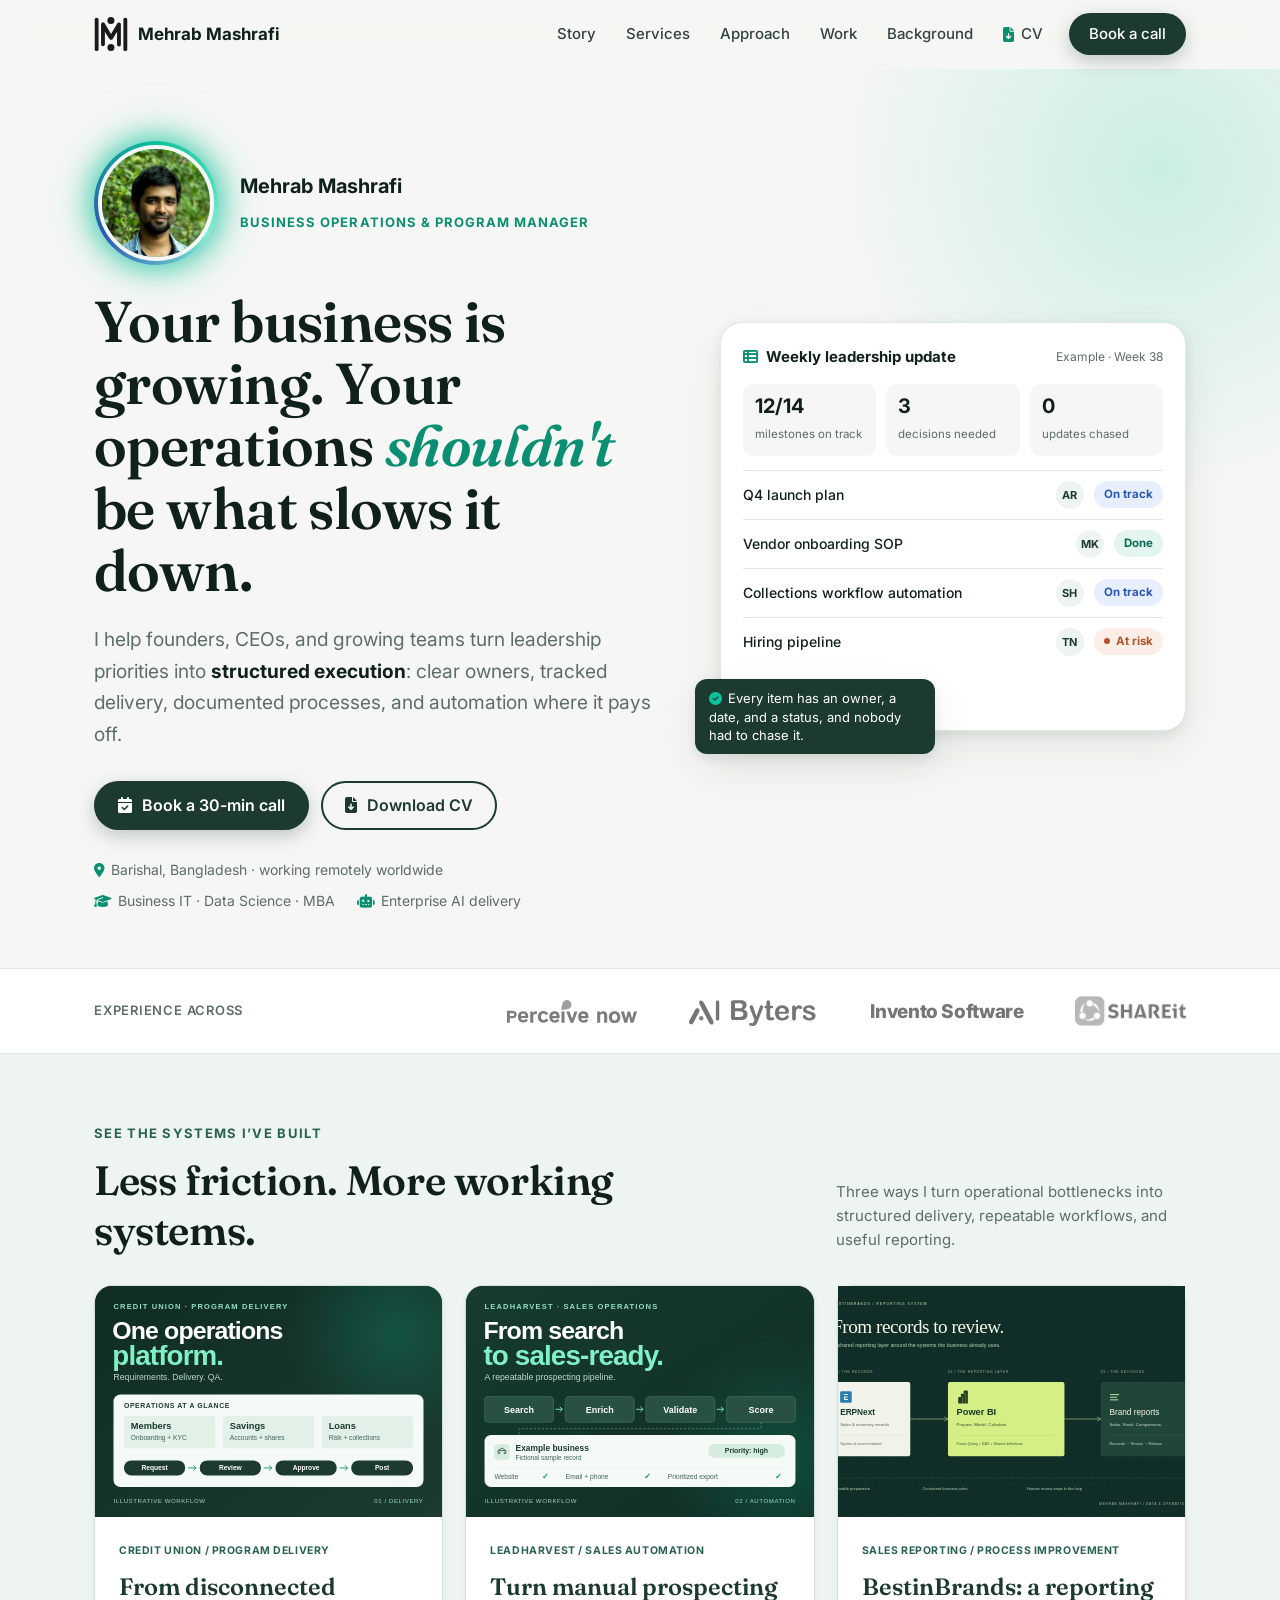
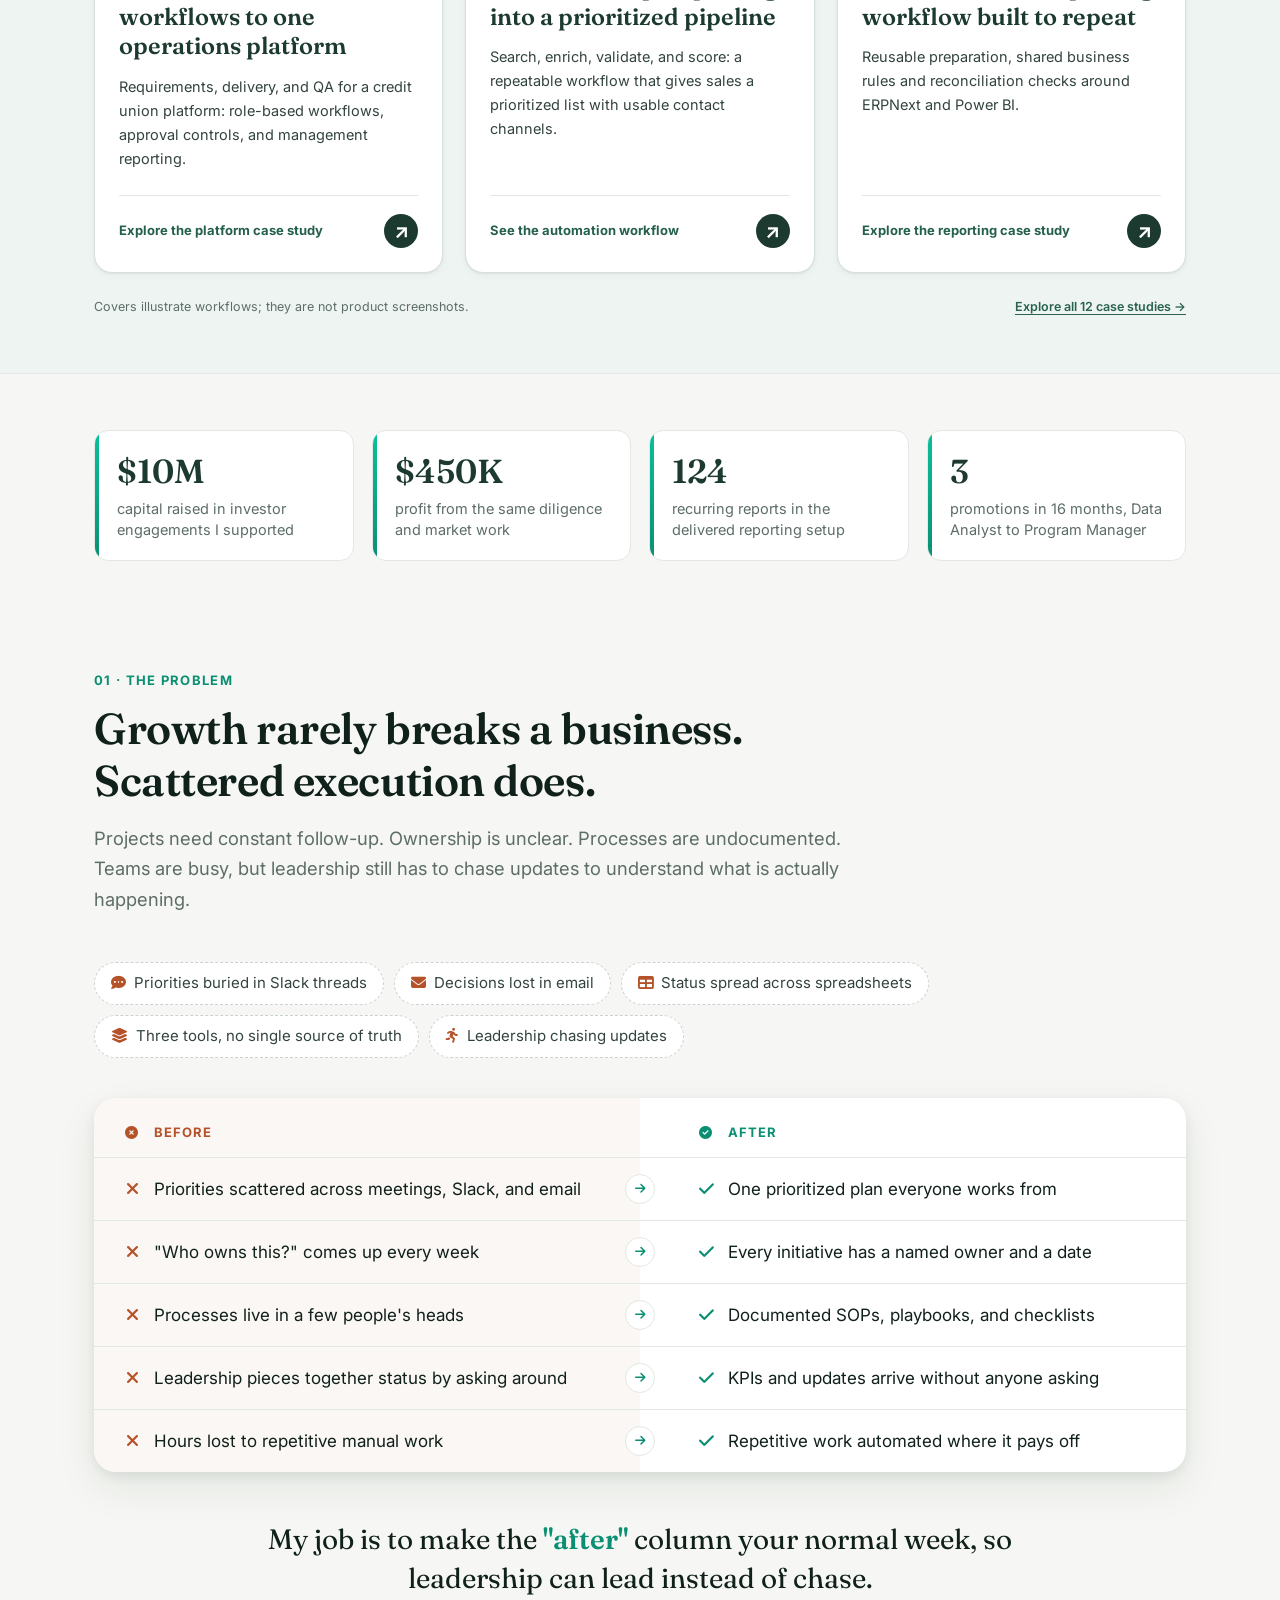
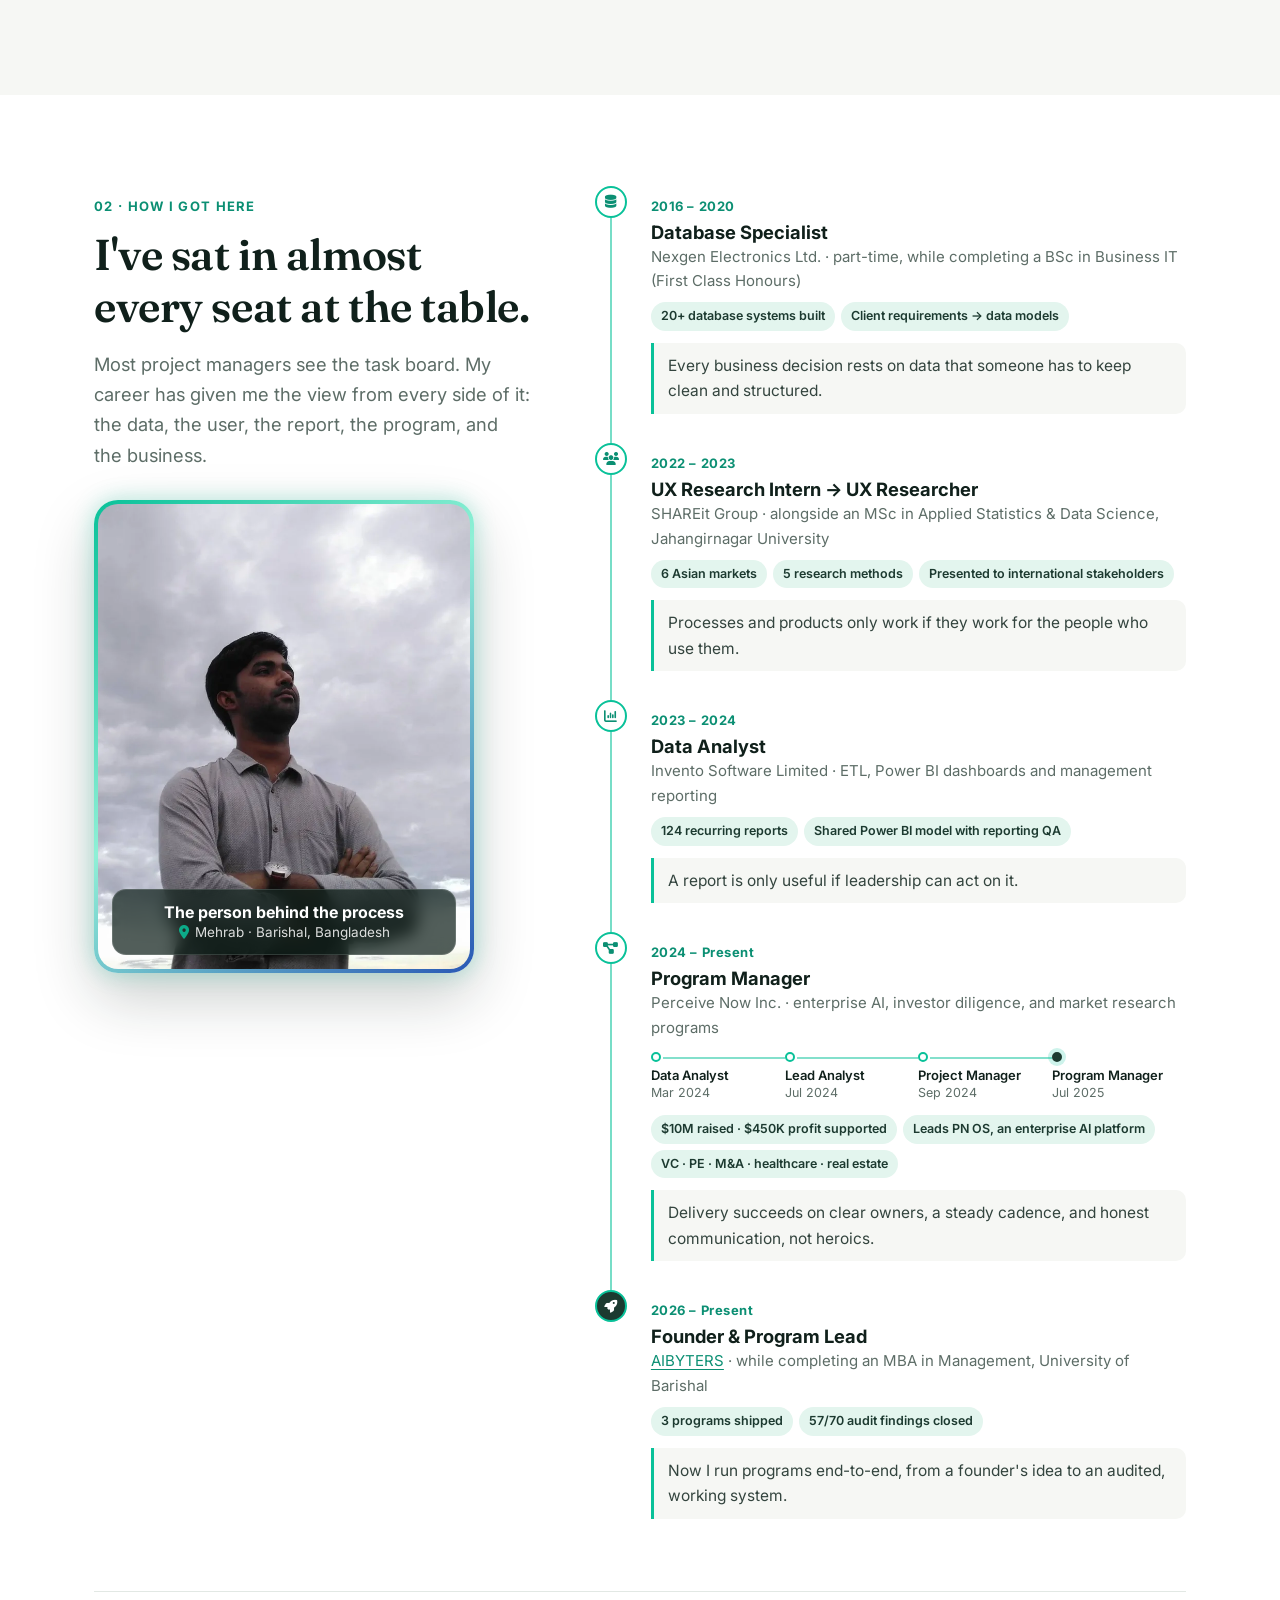
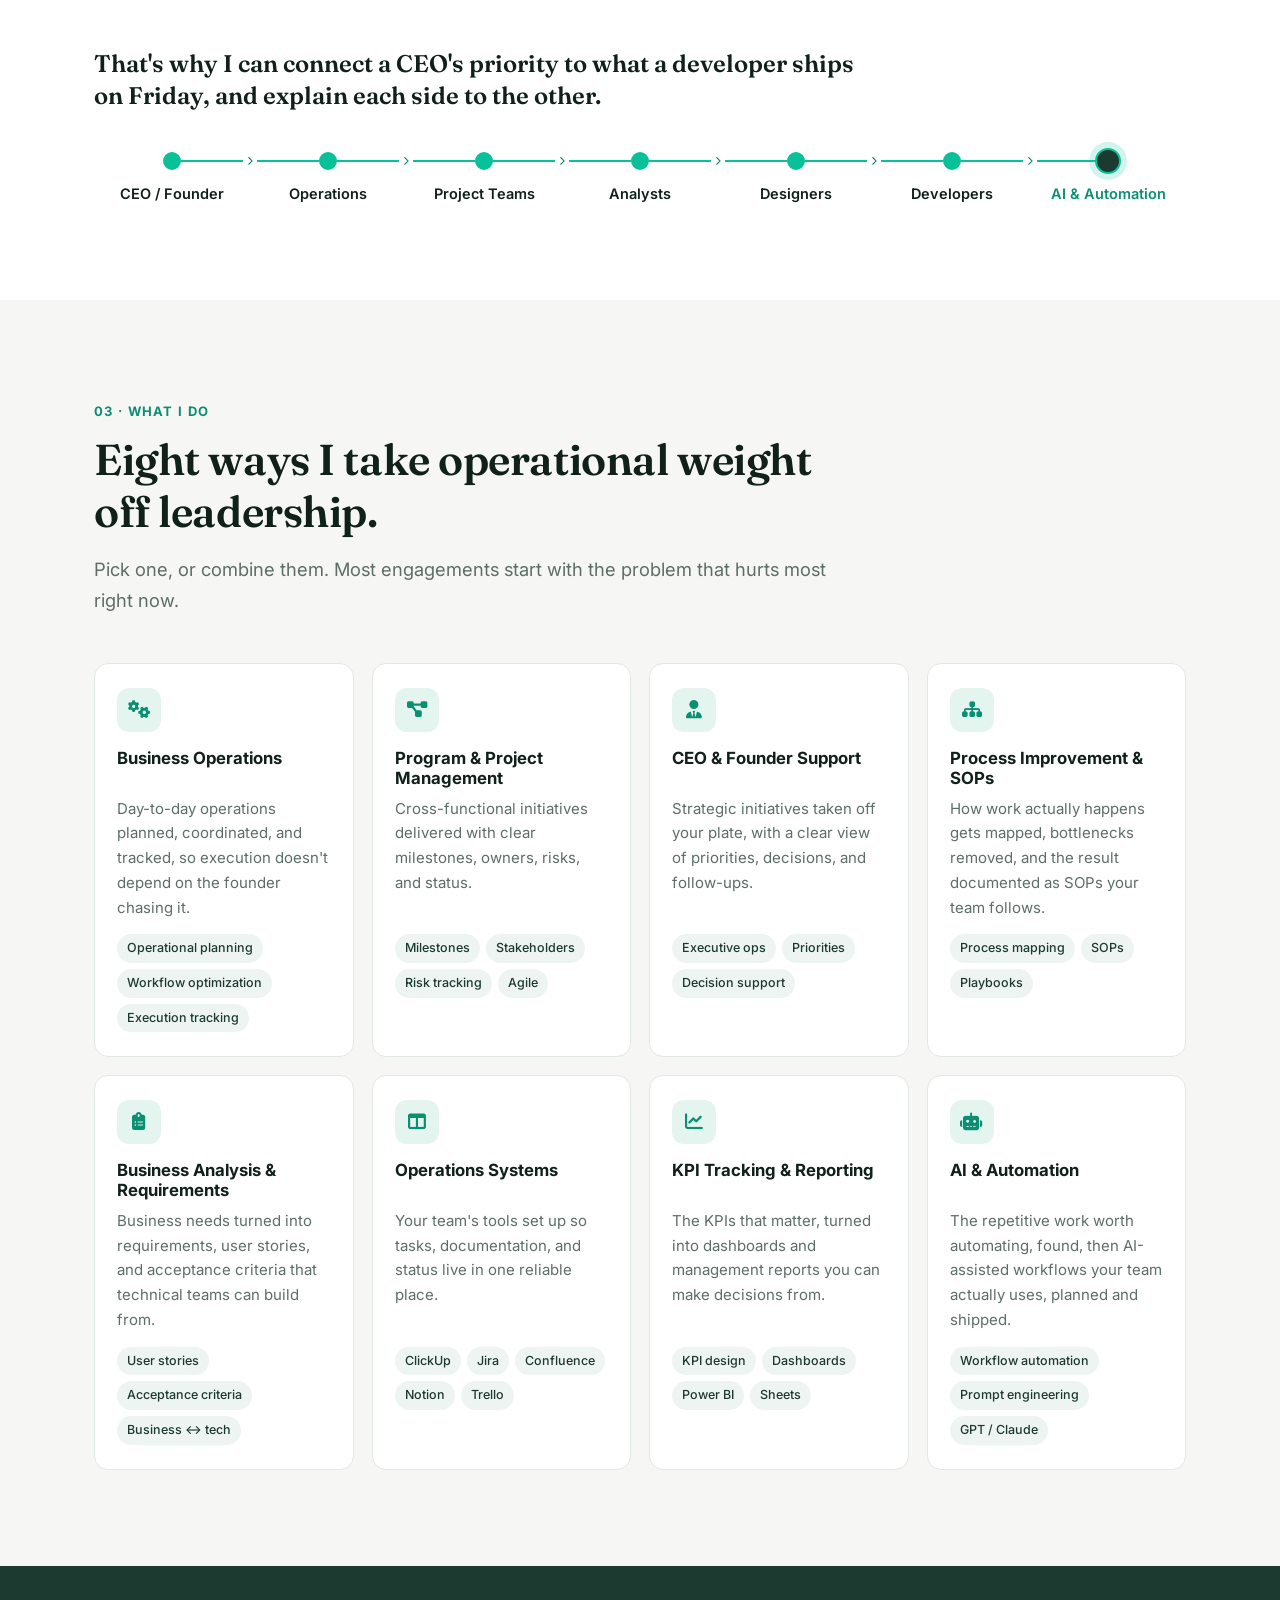
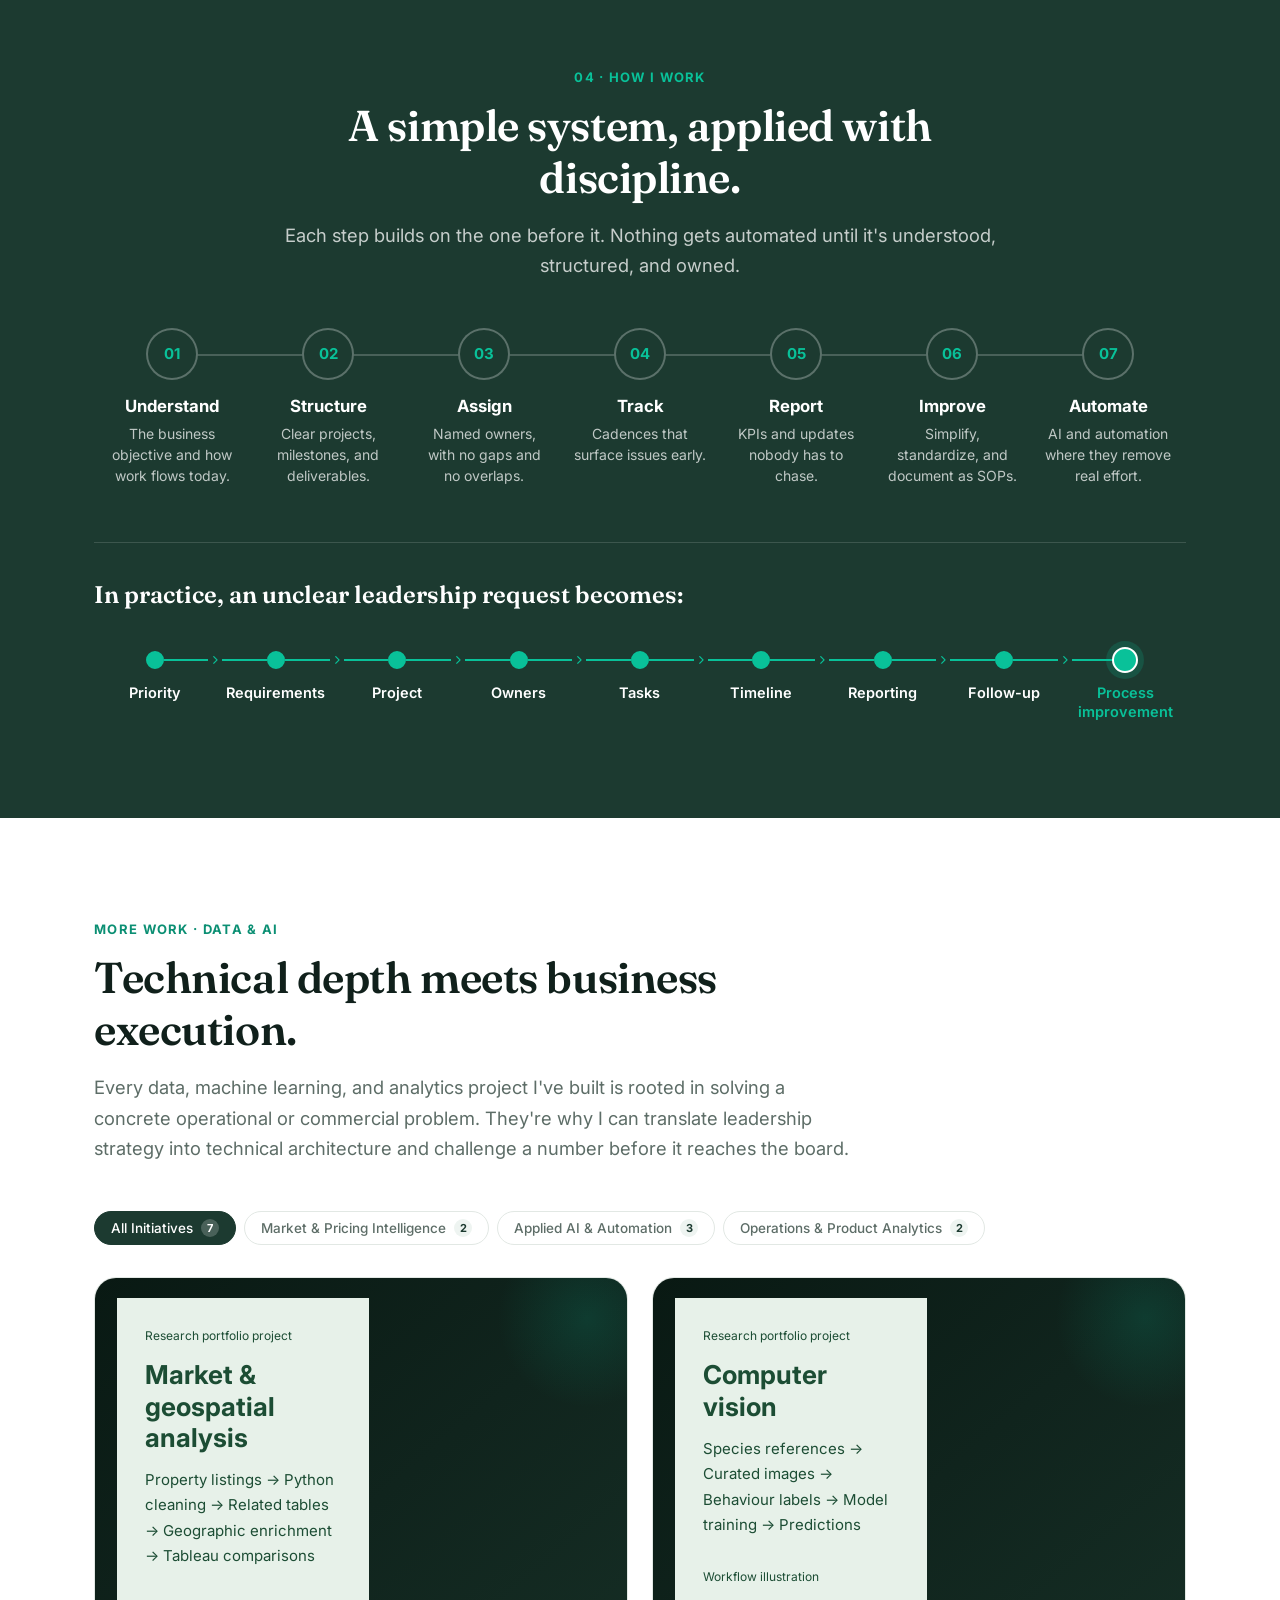
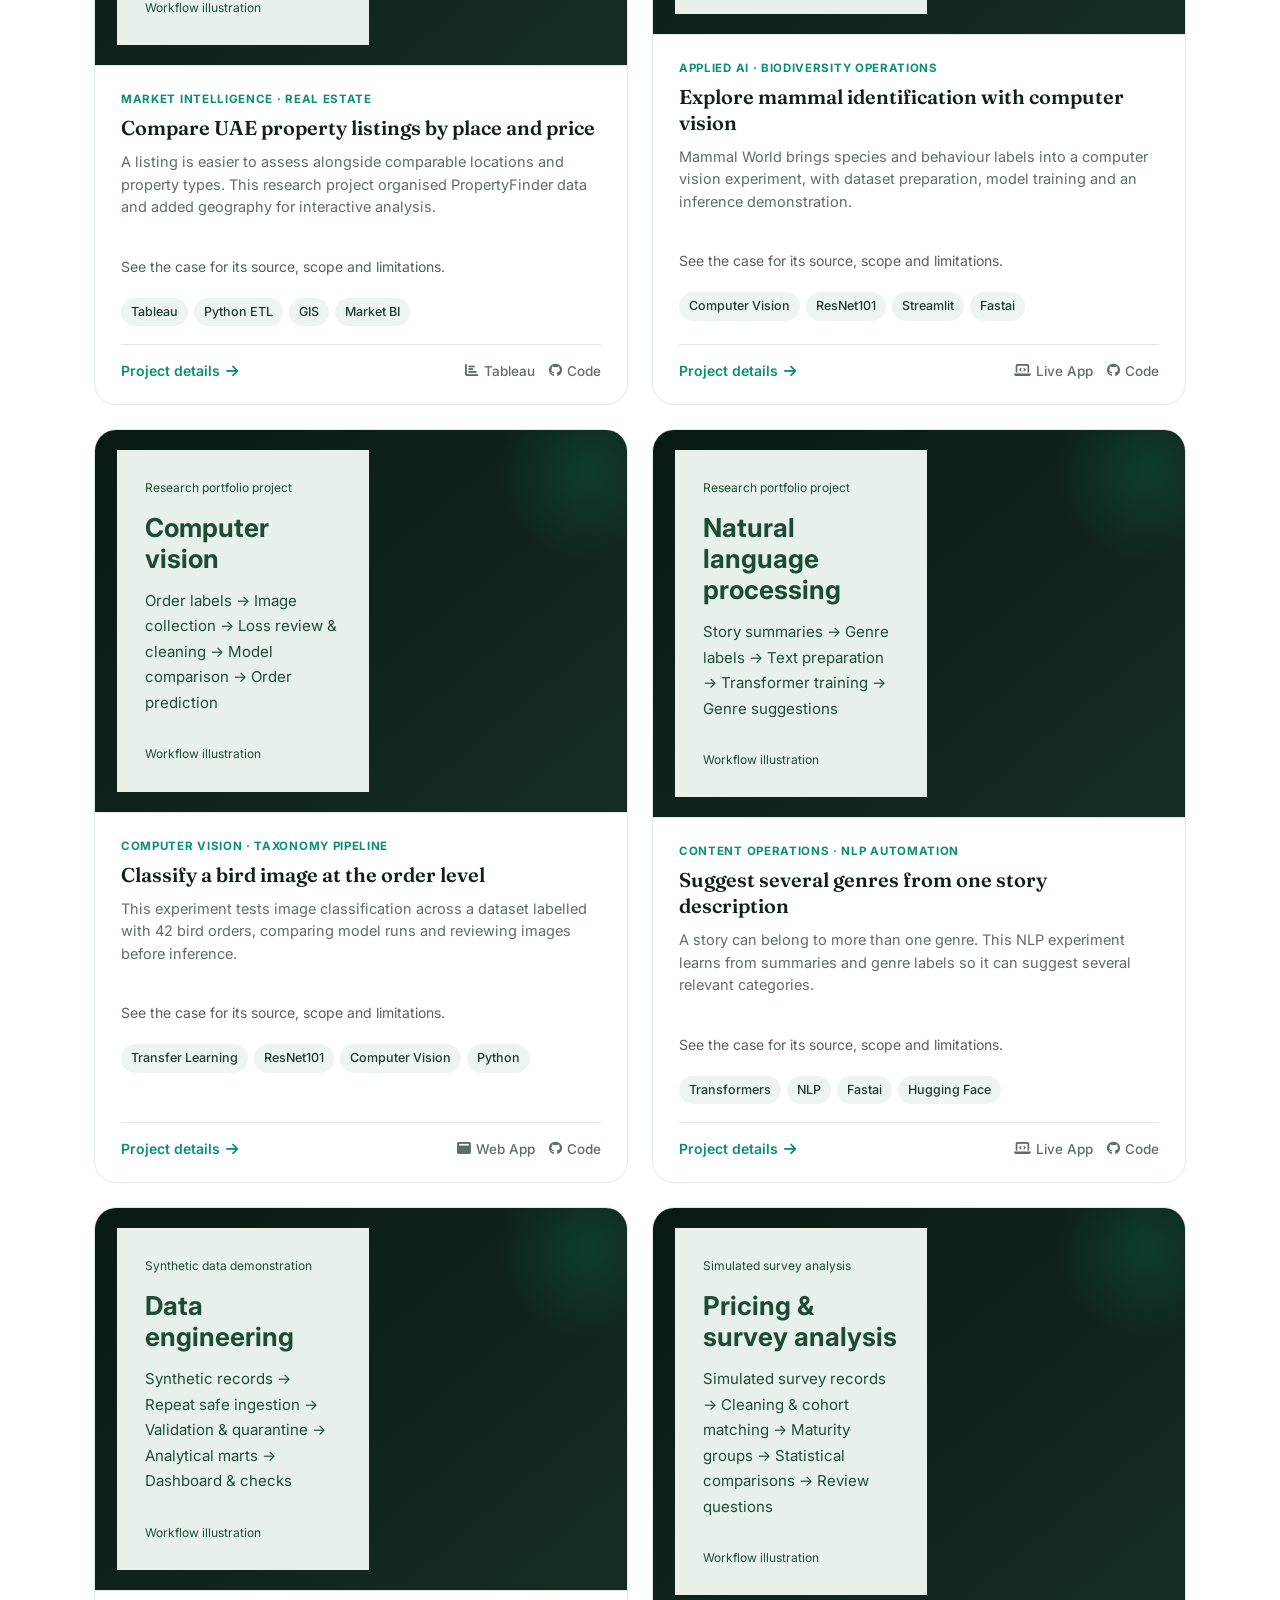
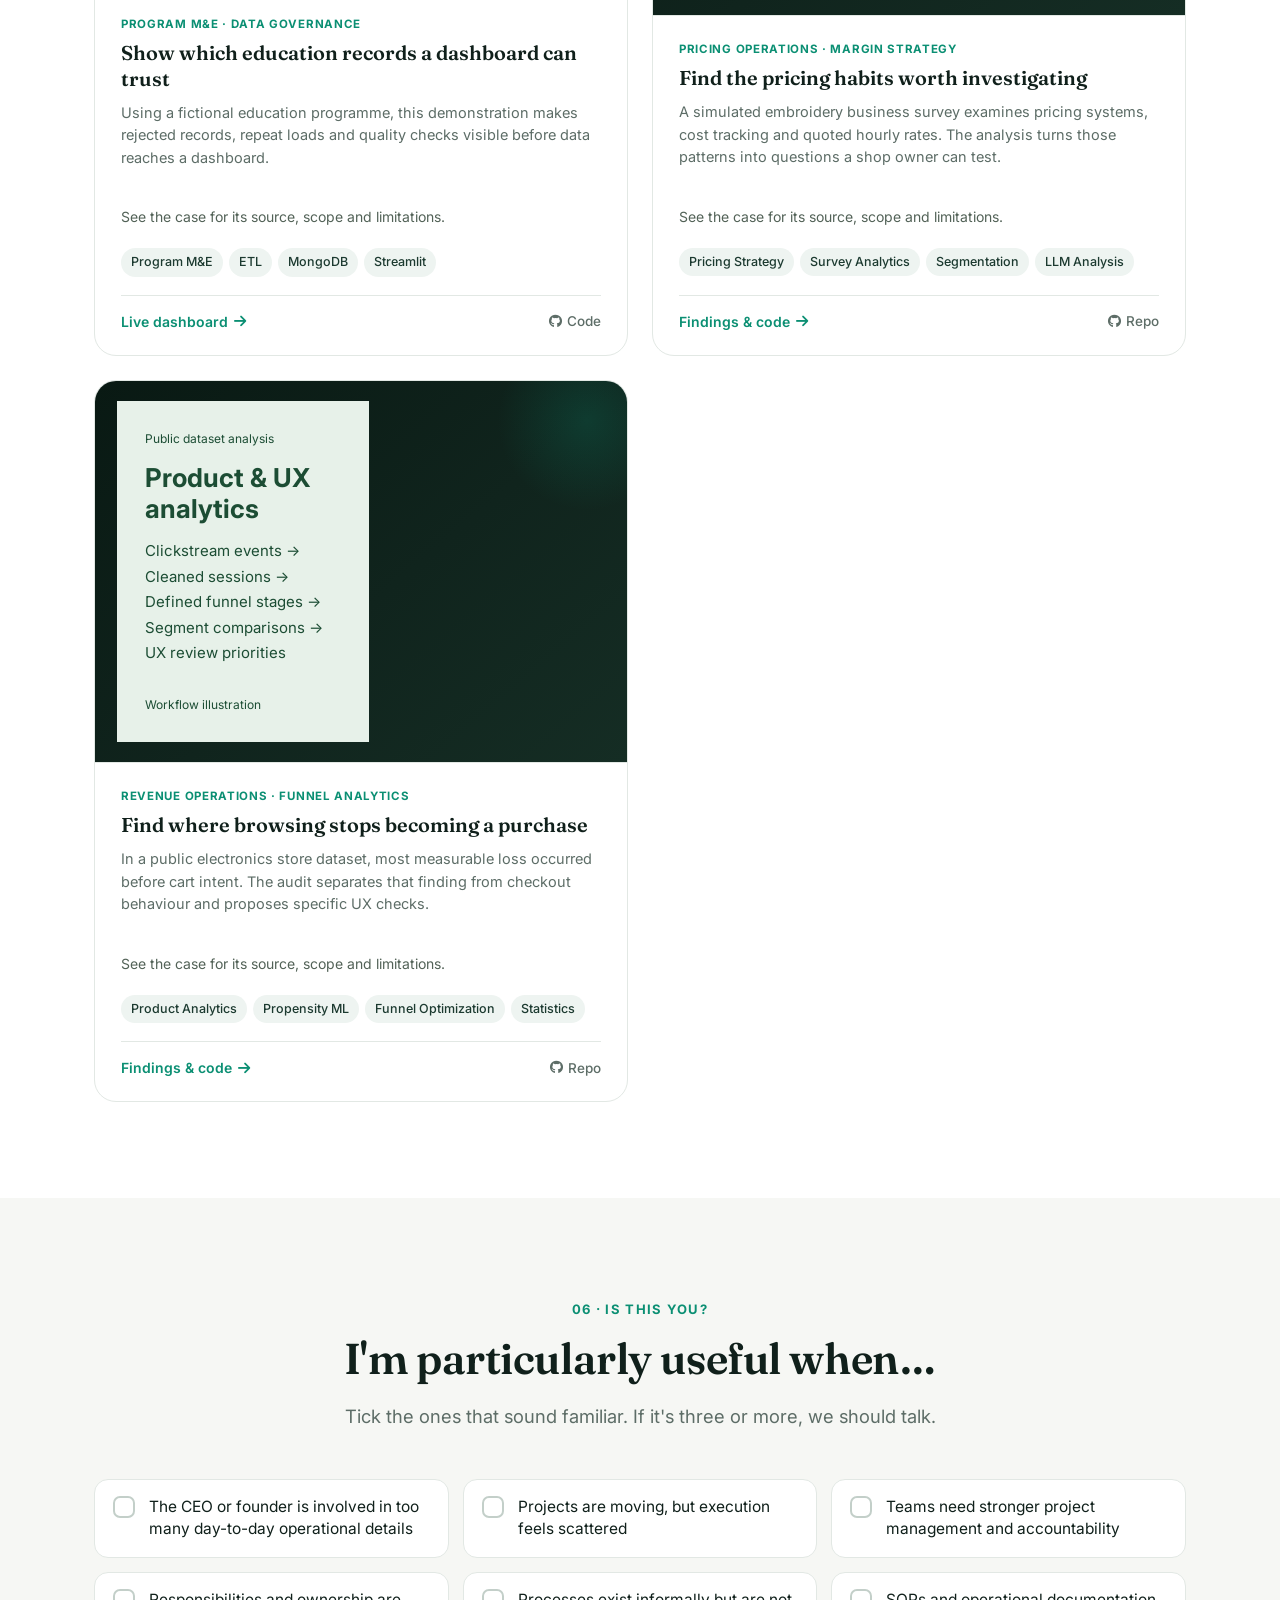
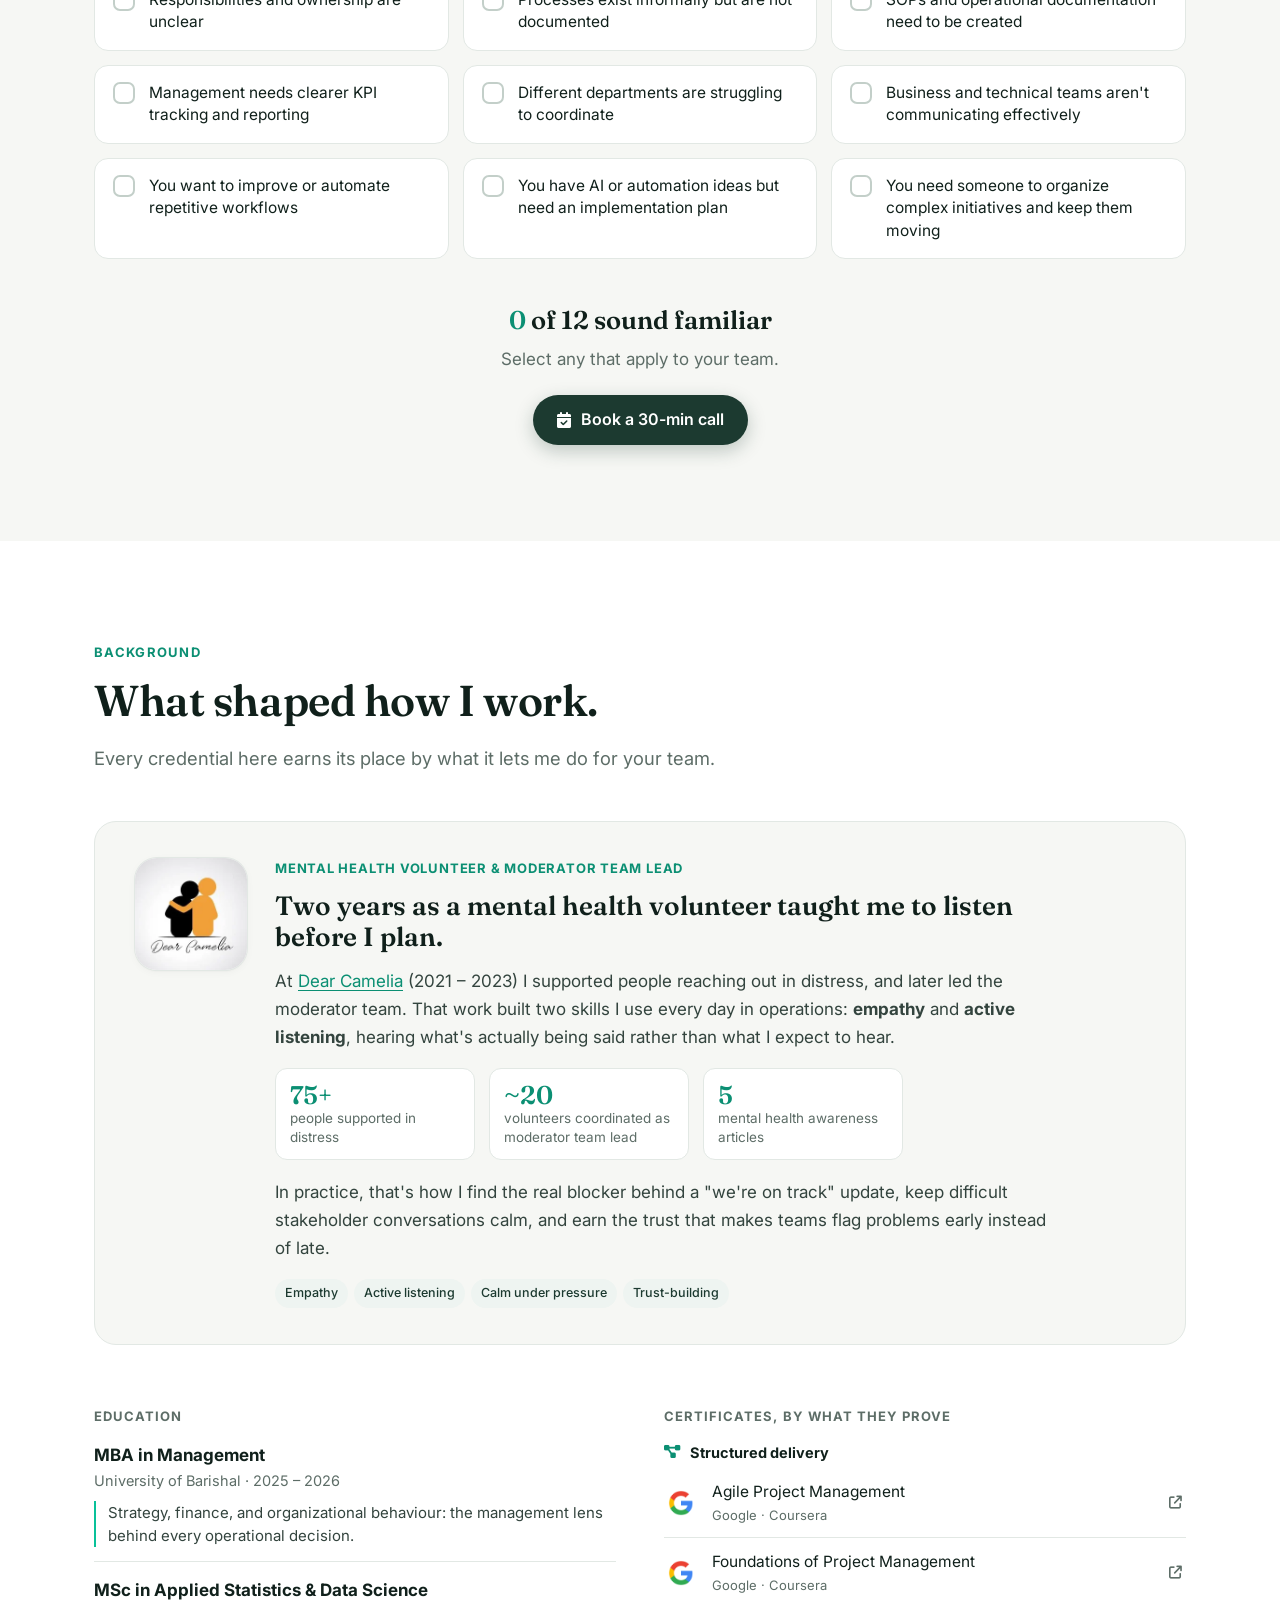
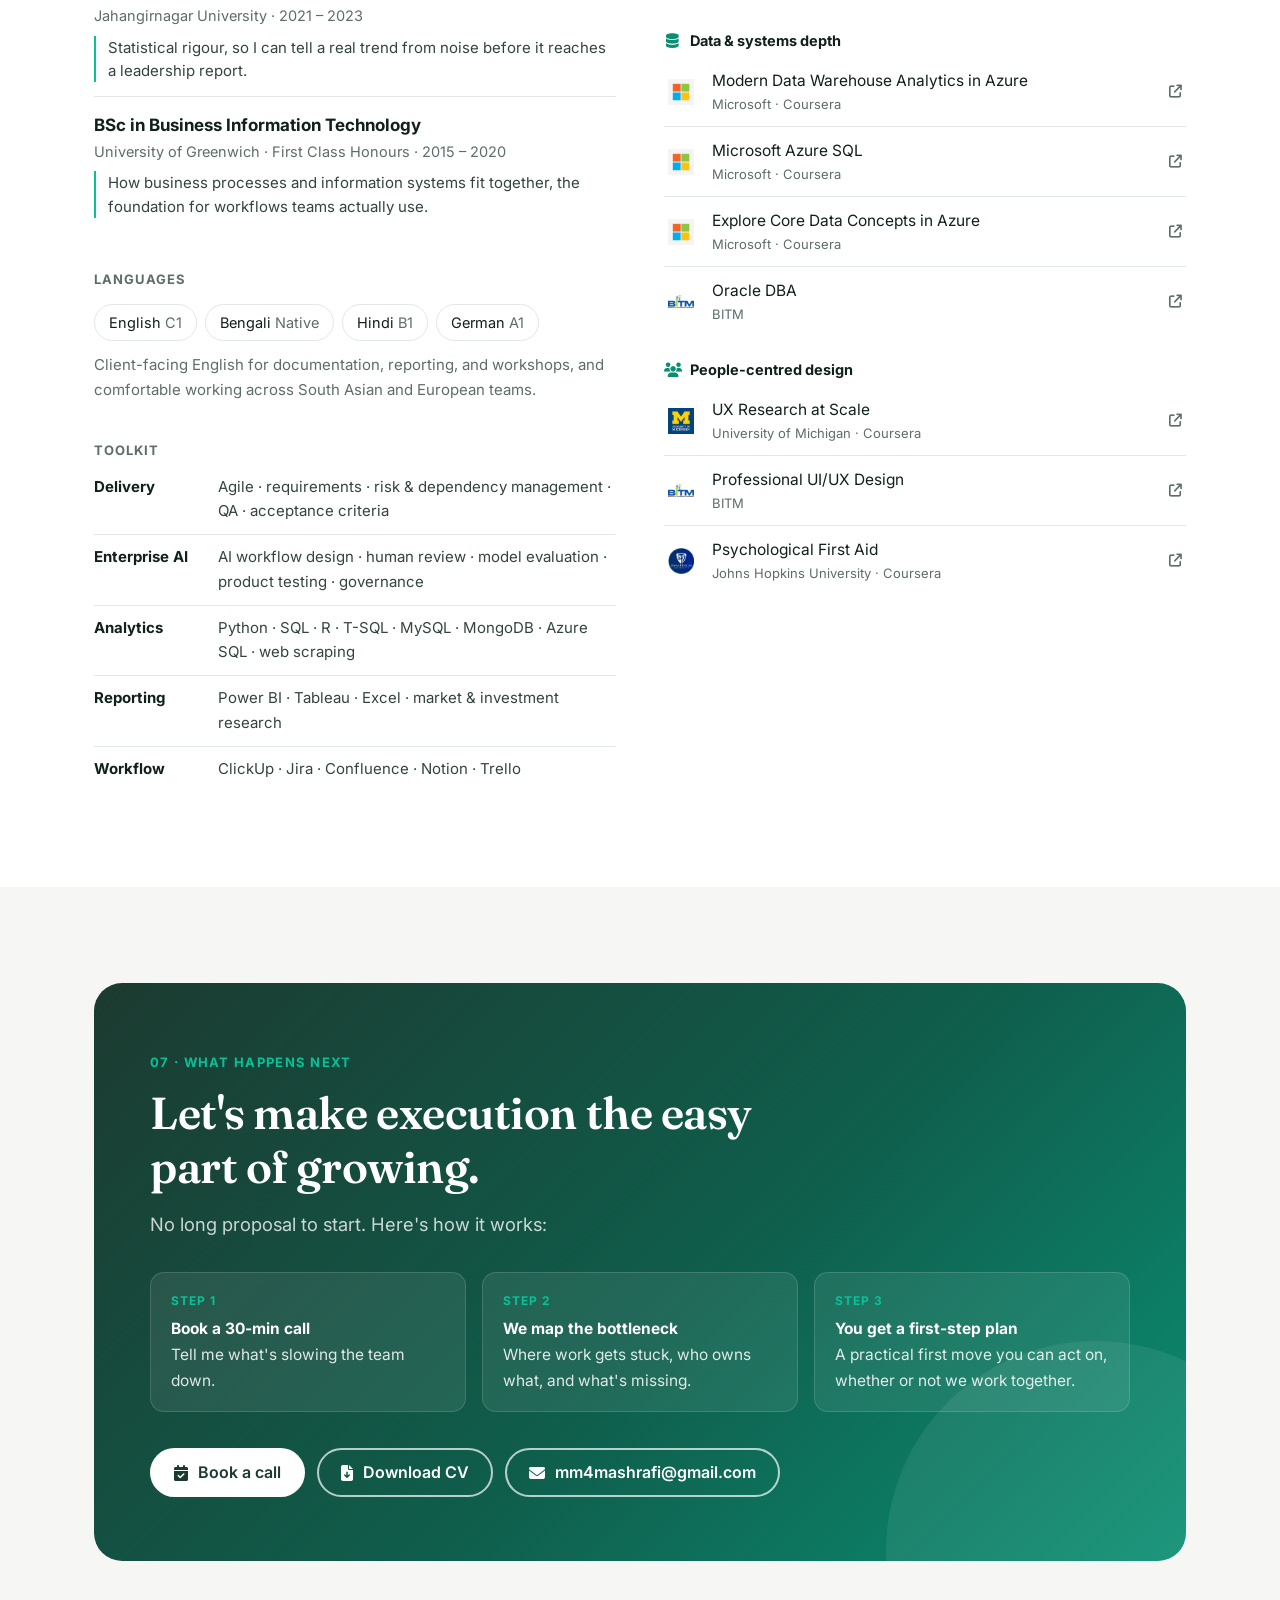
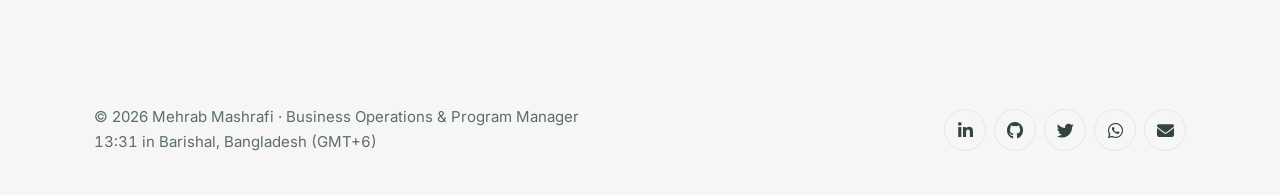
==== commit 881bff81: "Redesign BestinBrands reporting case study with visual storytelling" ====
--- a/index.html
+++ b/index.html
@@ -144,11 +144,11 @@
                     </article>
                     <article class="featured-card reveal">
                         <a class="featured-link" href="projects/power-bi-reporting-automation.html" aria-labelledby="reporting-title reporting-action">
-                            <div class="featured-cover study-featured-diagram" aria-hidden="true"><span>ERPNext + Salesforce</span><b>One Power BI model.</b><span>Preparation → Reconciliation → Brand reports</span></div>
+                            <div class="featured-cover" aria-hidden="true"><img src="resources/case-studies/bestinbrands/reporting-cover.svg" alt="" width="2400" height="1400" loading="lazy" style="width:100%;height:100%;object-fit:cover"></div>
                             <div class="featured-body">
                                 <p class="case-kicker">Sales reporting / Process improvement</p>
-                                <h3 id="reporting-title">Monthly brand reports, ready in five days</h3>
-                                <p>A shared model, currency and fiscal rules, and checks before release for a distributor of 100+ brands.</p>
+                                <h3 id="reporting-title">BestinBrands: a reporting workflow built to repeat</h3>
+                                <p>Reusable preparation, shared business rules and reconciliation checks around ERPNext and Power BI.</p>
                                 <span class="featured-action" id="reporting-action">Explore the reporting case study <span aria-hidden="true">↗</span></span>
                             </div>
                         </a>
@@ -163,7 +163,7 @@
                 <ul class="record-grid">
                     <li class="reveal"><b data-count="10" data-prefix="$" data-suffix="M">$10M</b><span>capital raised in investor engagements I supported</span></li>
                     <li class="reveal"><b data-count="450" data-prefix="$" data-suffix="K">$450K</b><span>profit from the same diligence and market work</span></li>
-                    <li class="reveal"><b data-count="5" data-suffix=" days">5 days</b><span>for the reported monthly brand reporting cycle</span></li>
+                    <li class="reveal"><b>124</b><span>recurring reports in the delivered reporting setup</span></li>
                     <li class="reveal"><b data-count="3">3</b><span>promotions in 16 months, Data Analyst to Program Manager</span></li>
                 </ul>
             </div>
@@ -262,7 +262,7 @@
                             <span class="when">2023 – 2024</span>
                             <h3>Data Analyst</h3>
                             <p class="where">Invento Software Limited · ETL, Power BI dashboards and management reporting</p>
-                            <ul class="proof-chips"><li>Monthly brand reporting: a month → 5 days</li><li>Hardest report: weeks → about 10 minutes</li></ul>
+                            <ul class="proof-chips"><li>124 recurring reports</li><li>Shared Power BI model with reporting QA</li></ul>
                             <p class="lesson">A report is only useful if leadership can act on it.</p>
                         </li>
                         <li class="reveal">
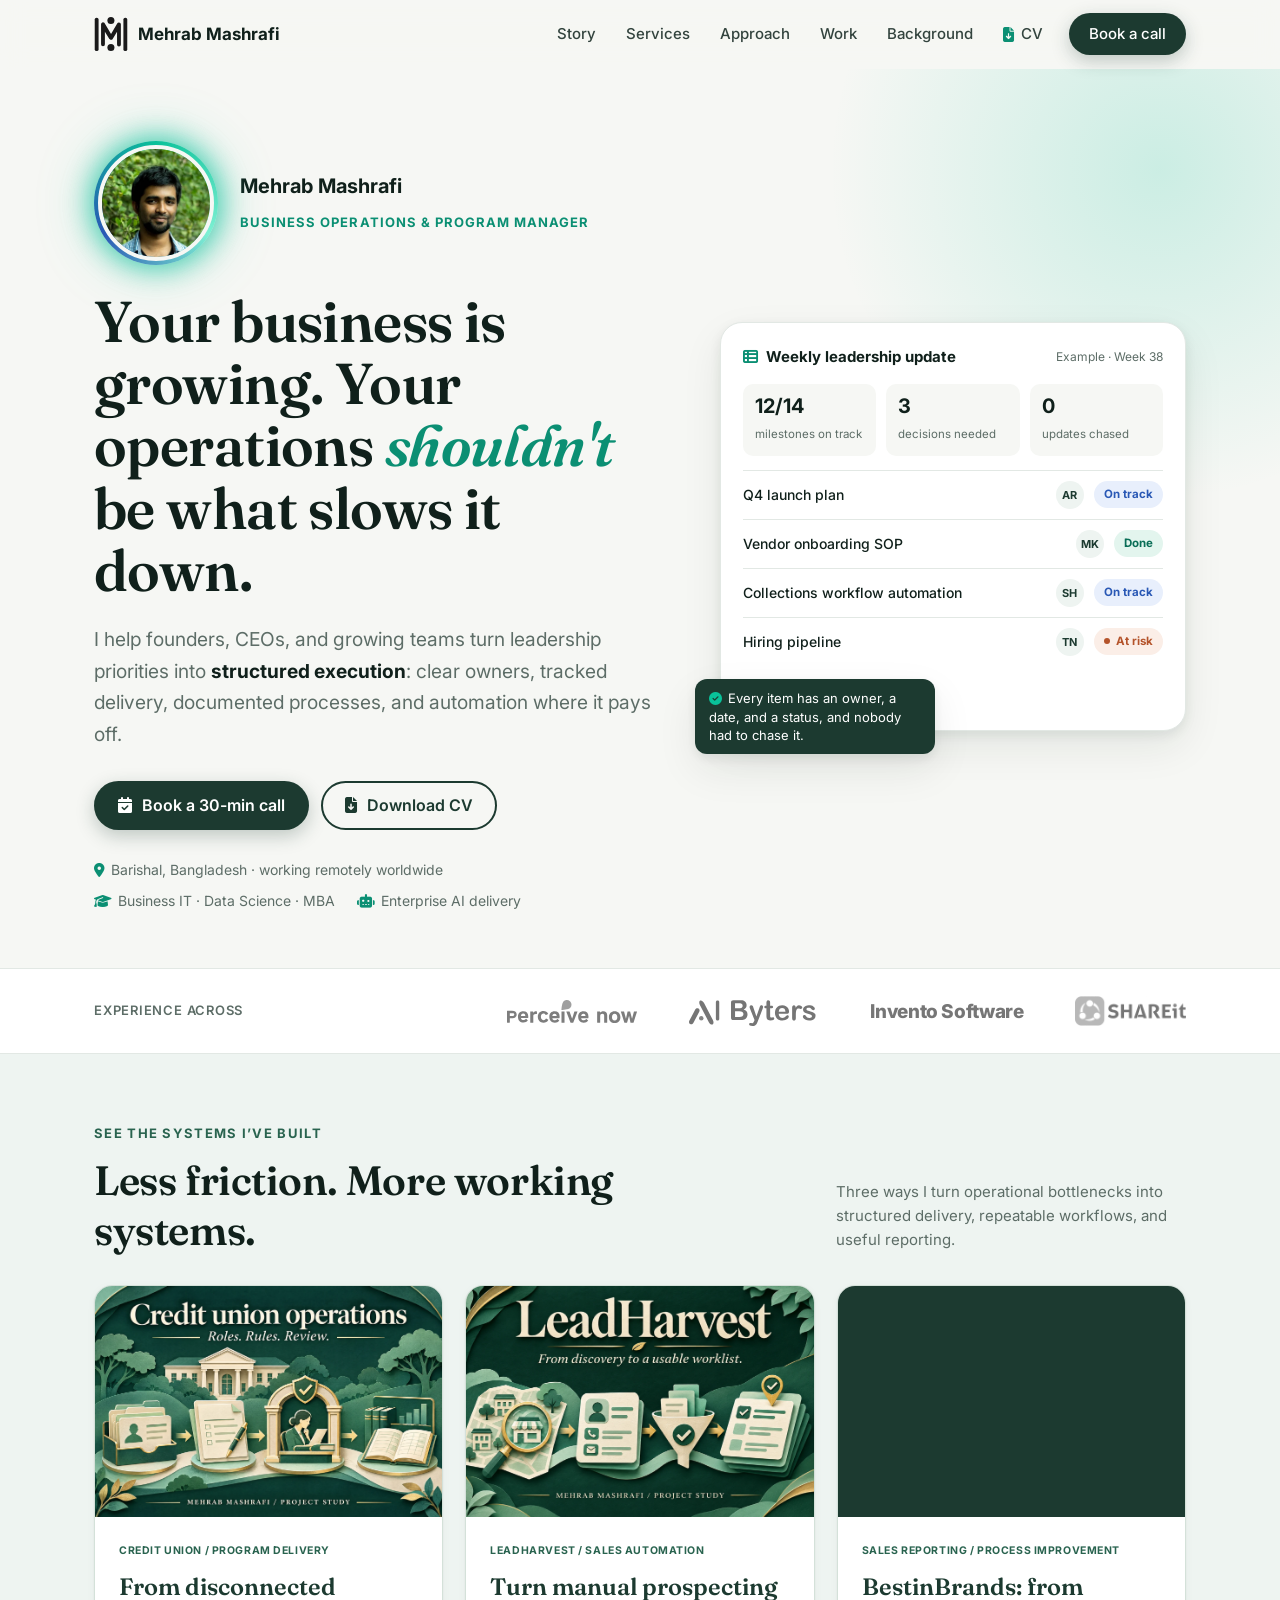
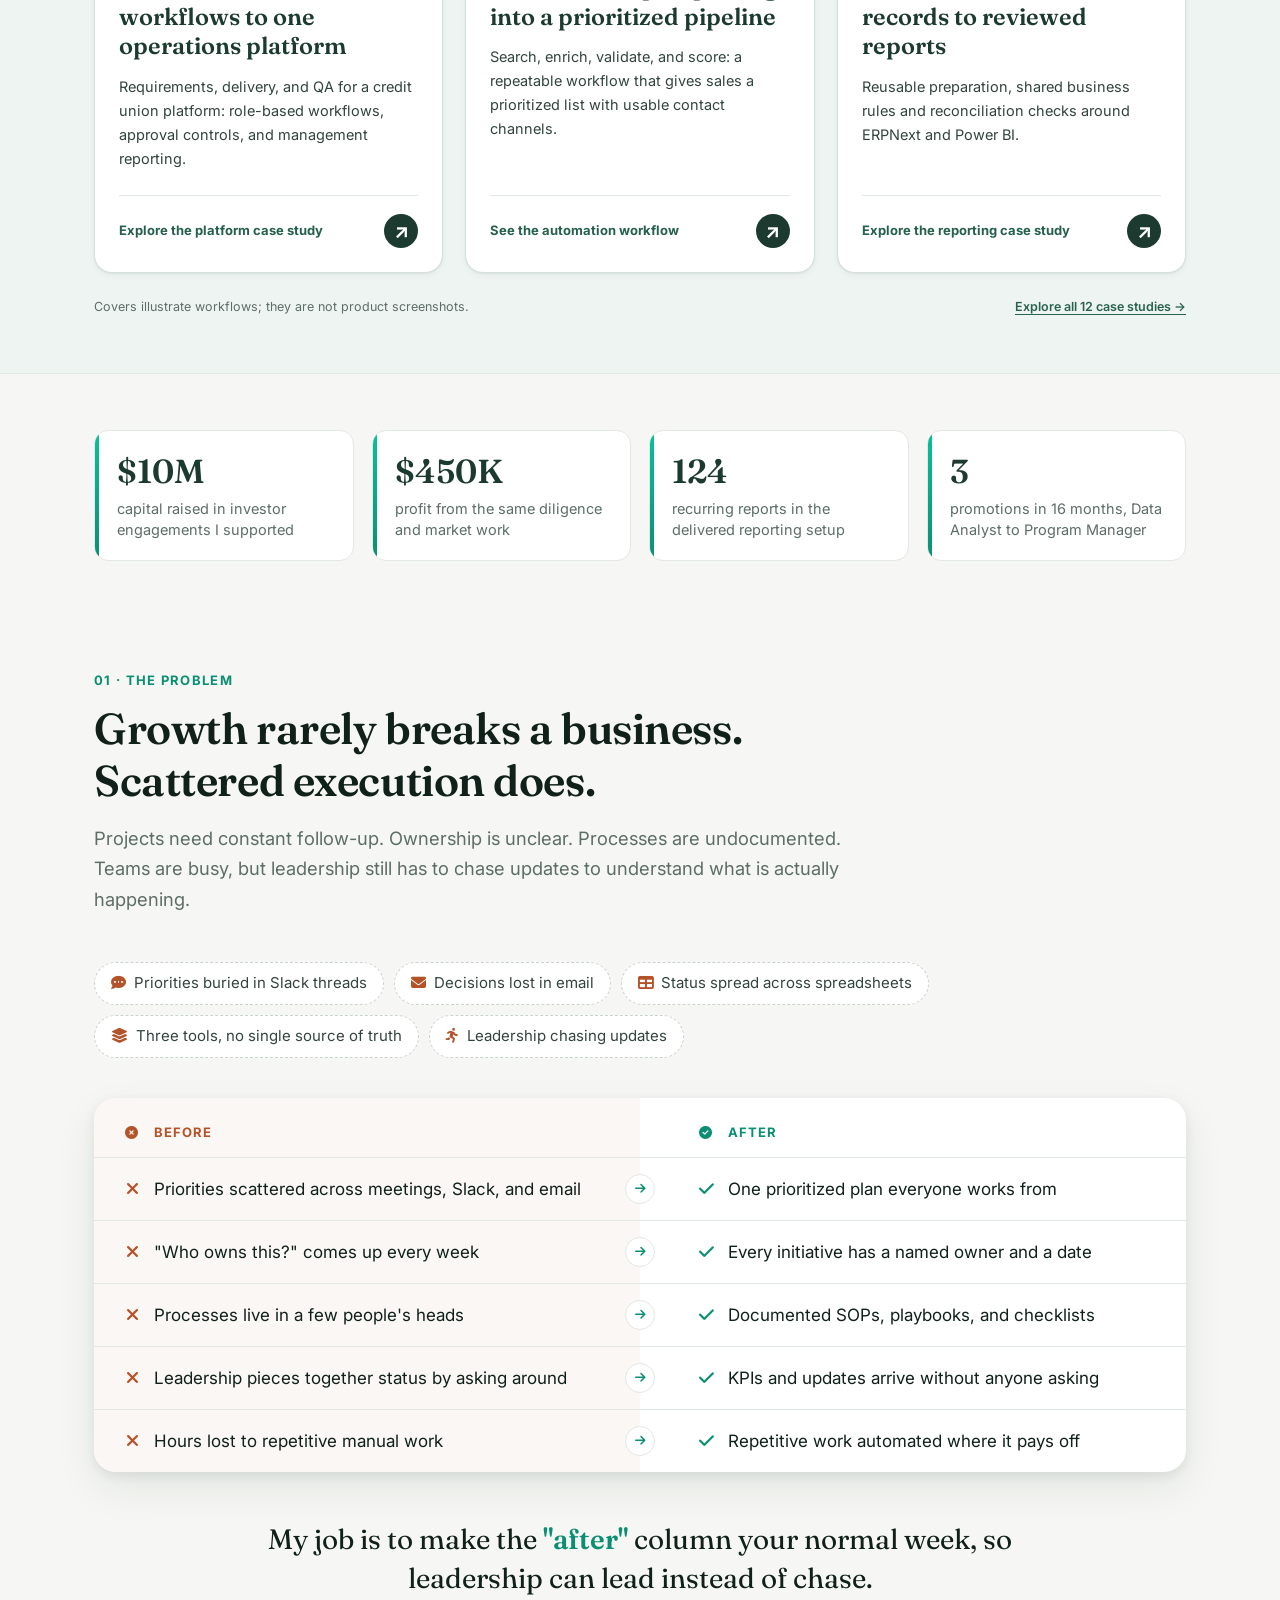
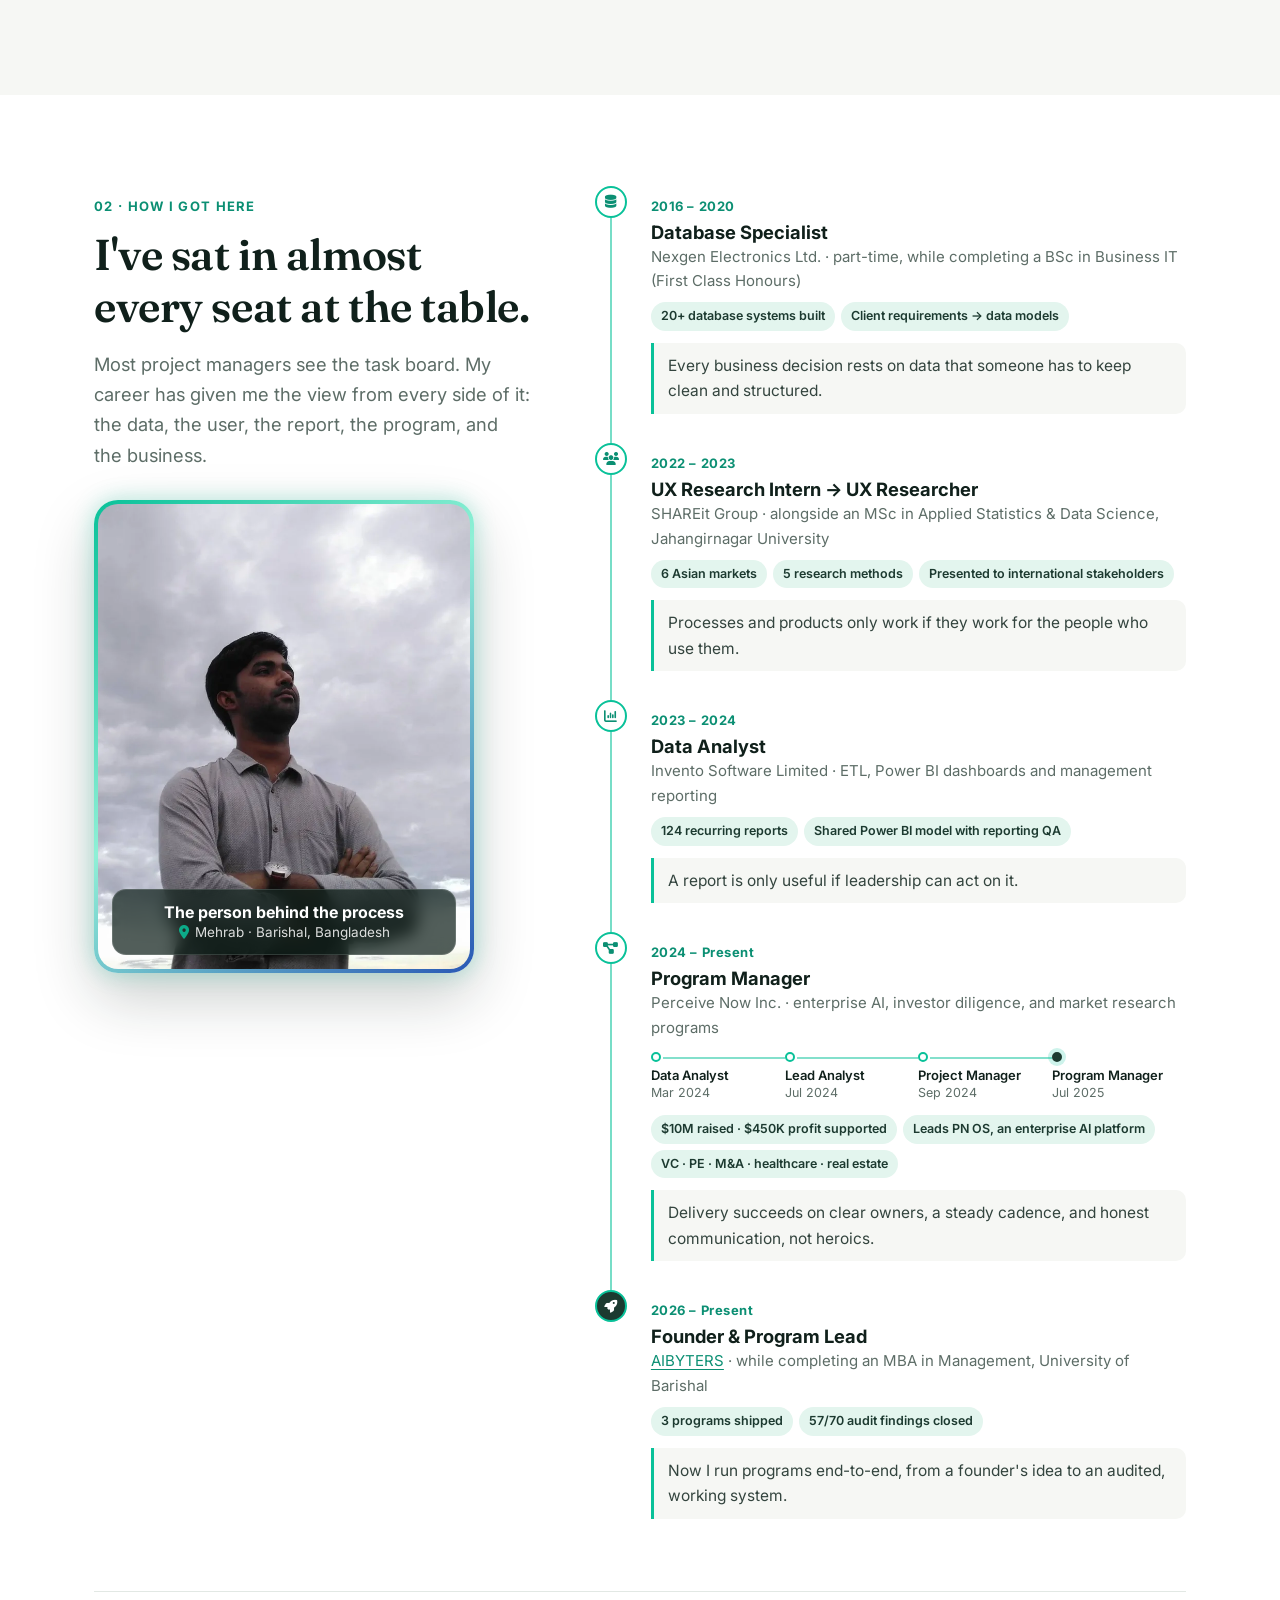
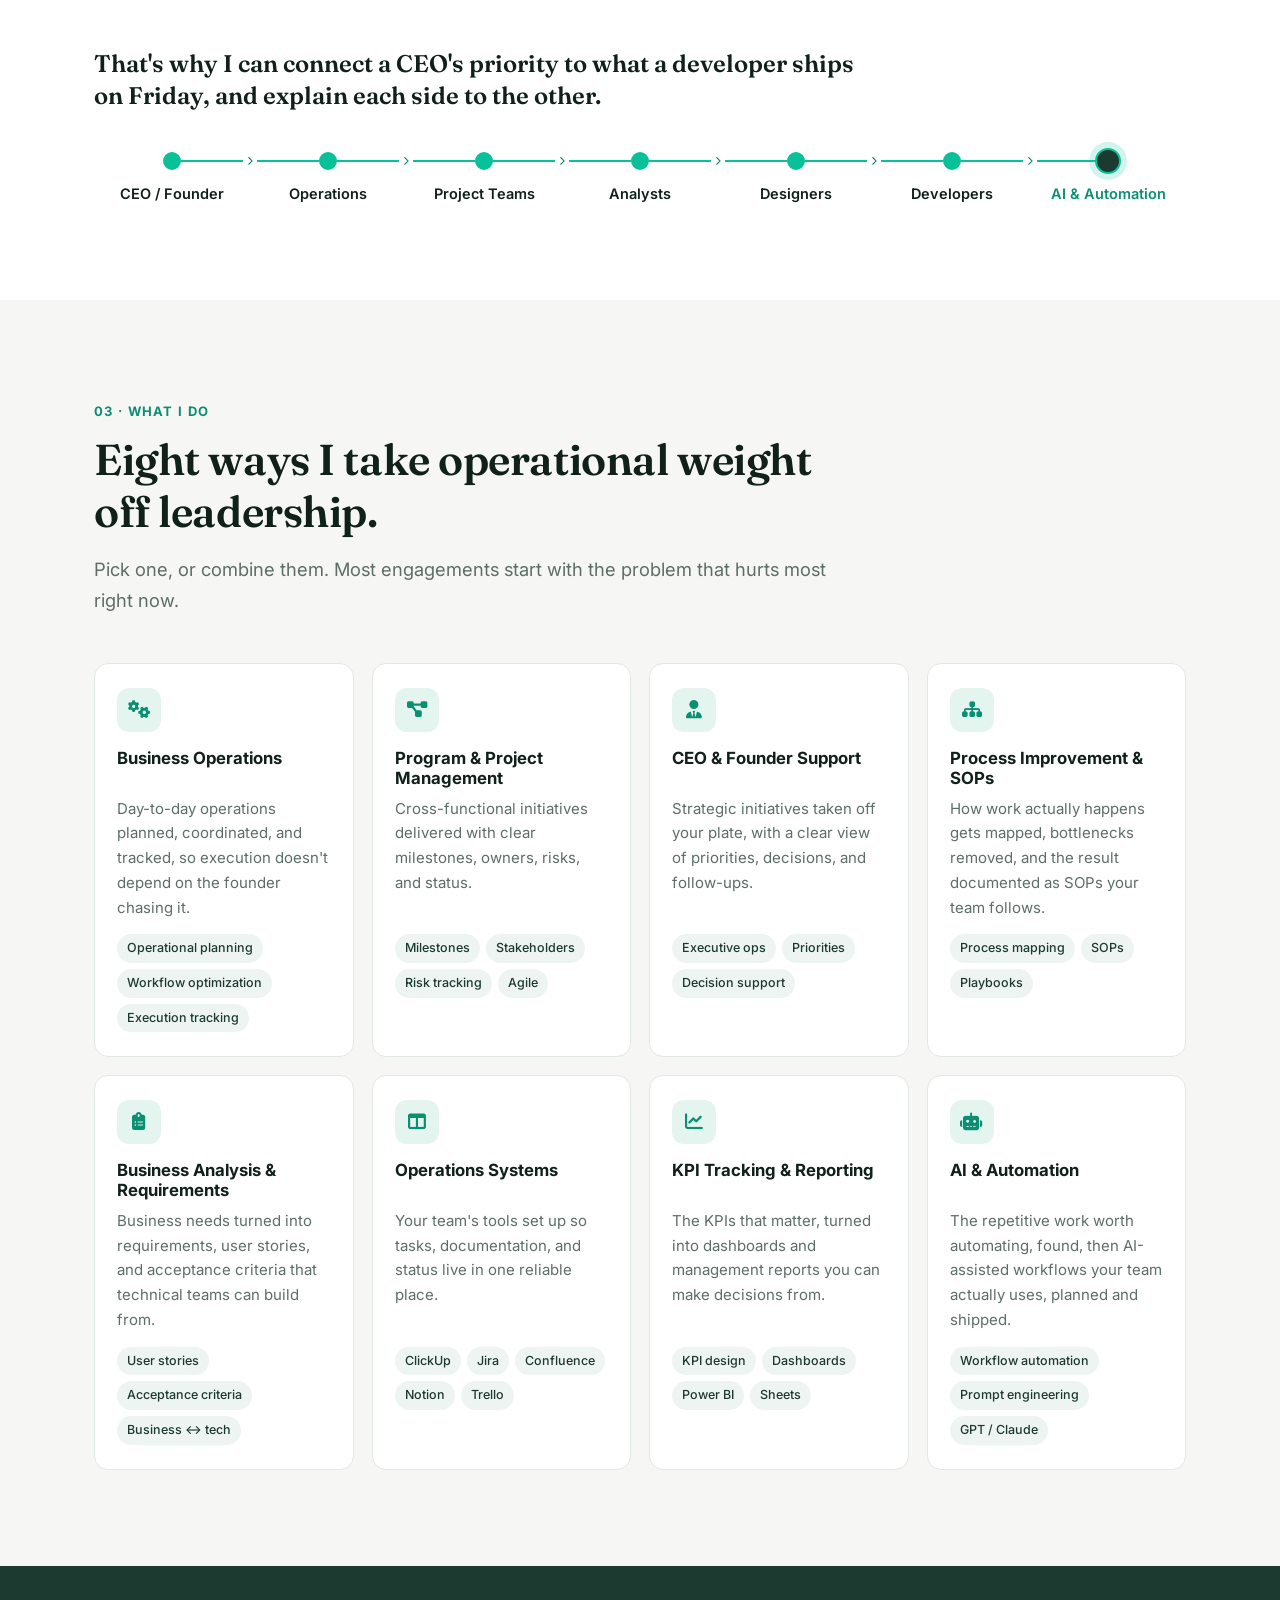
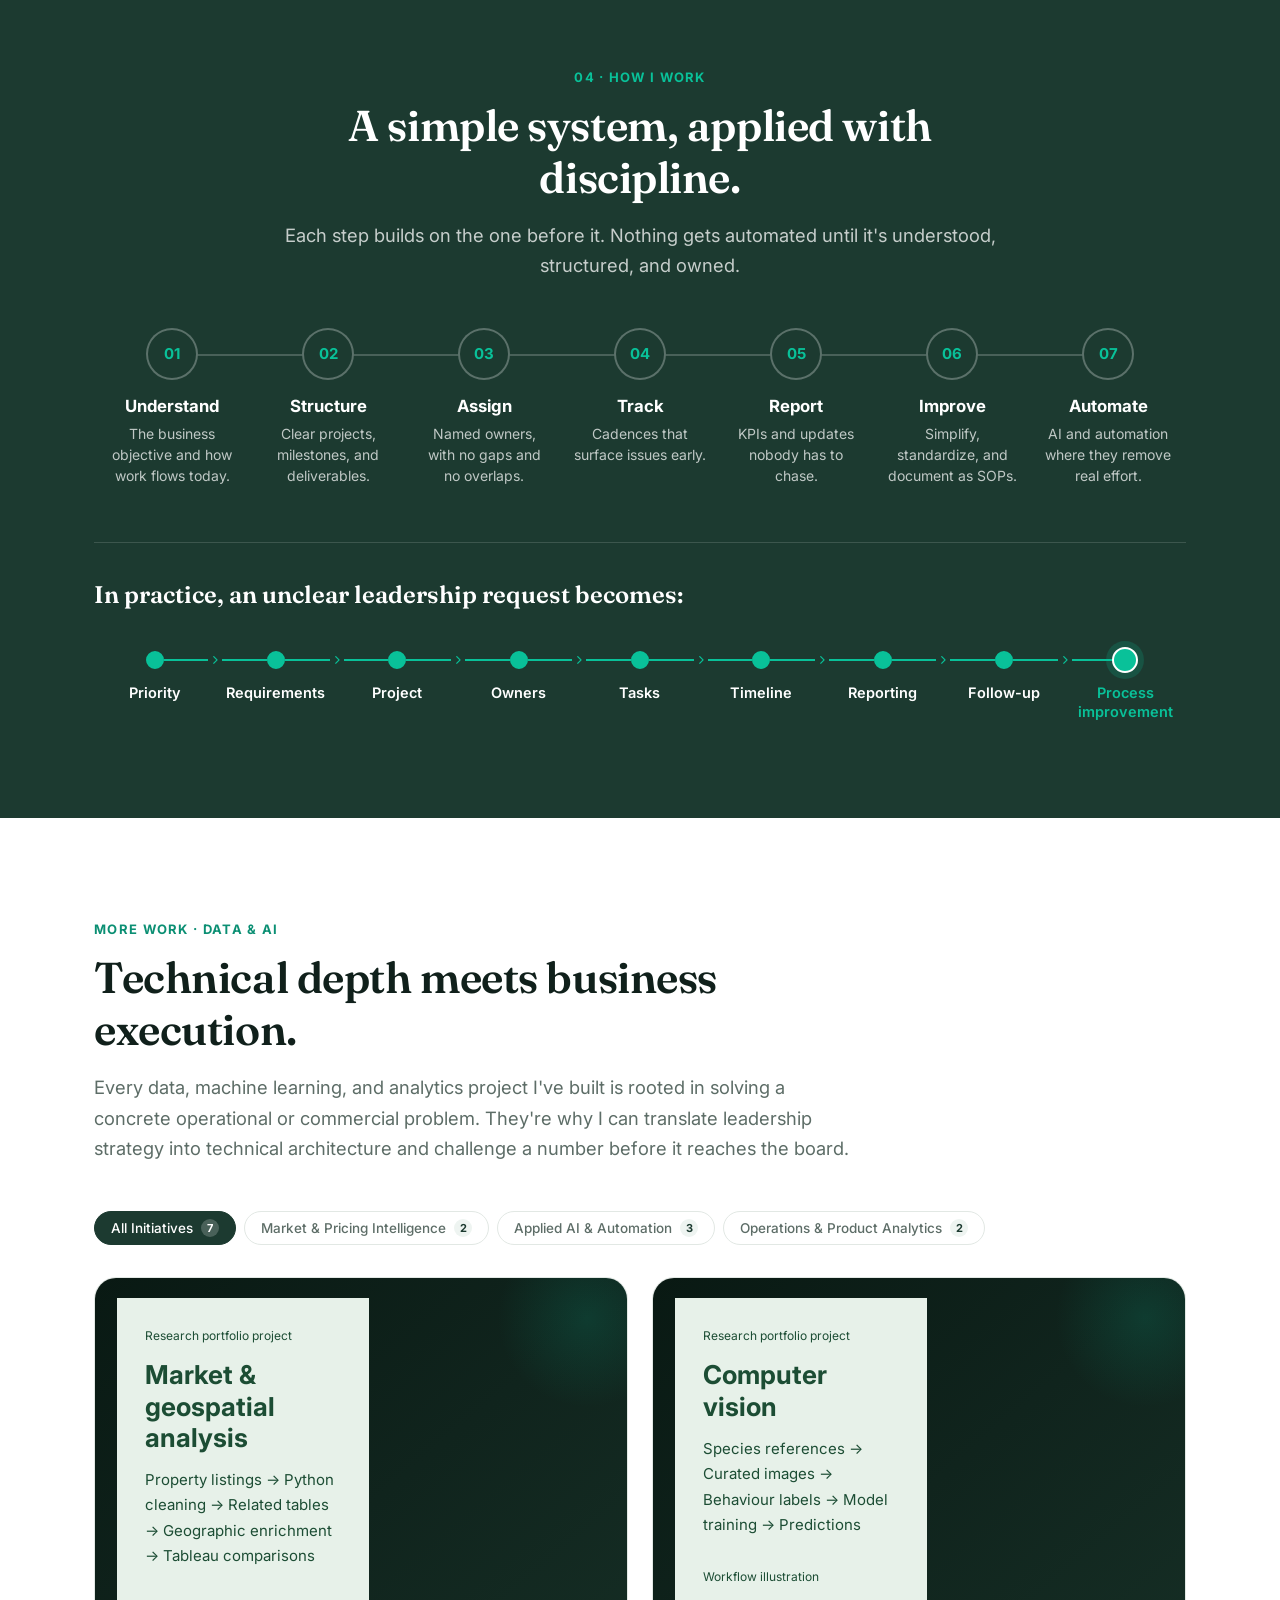
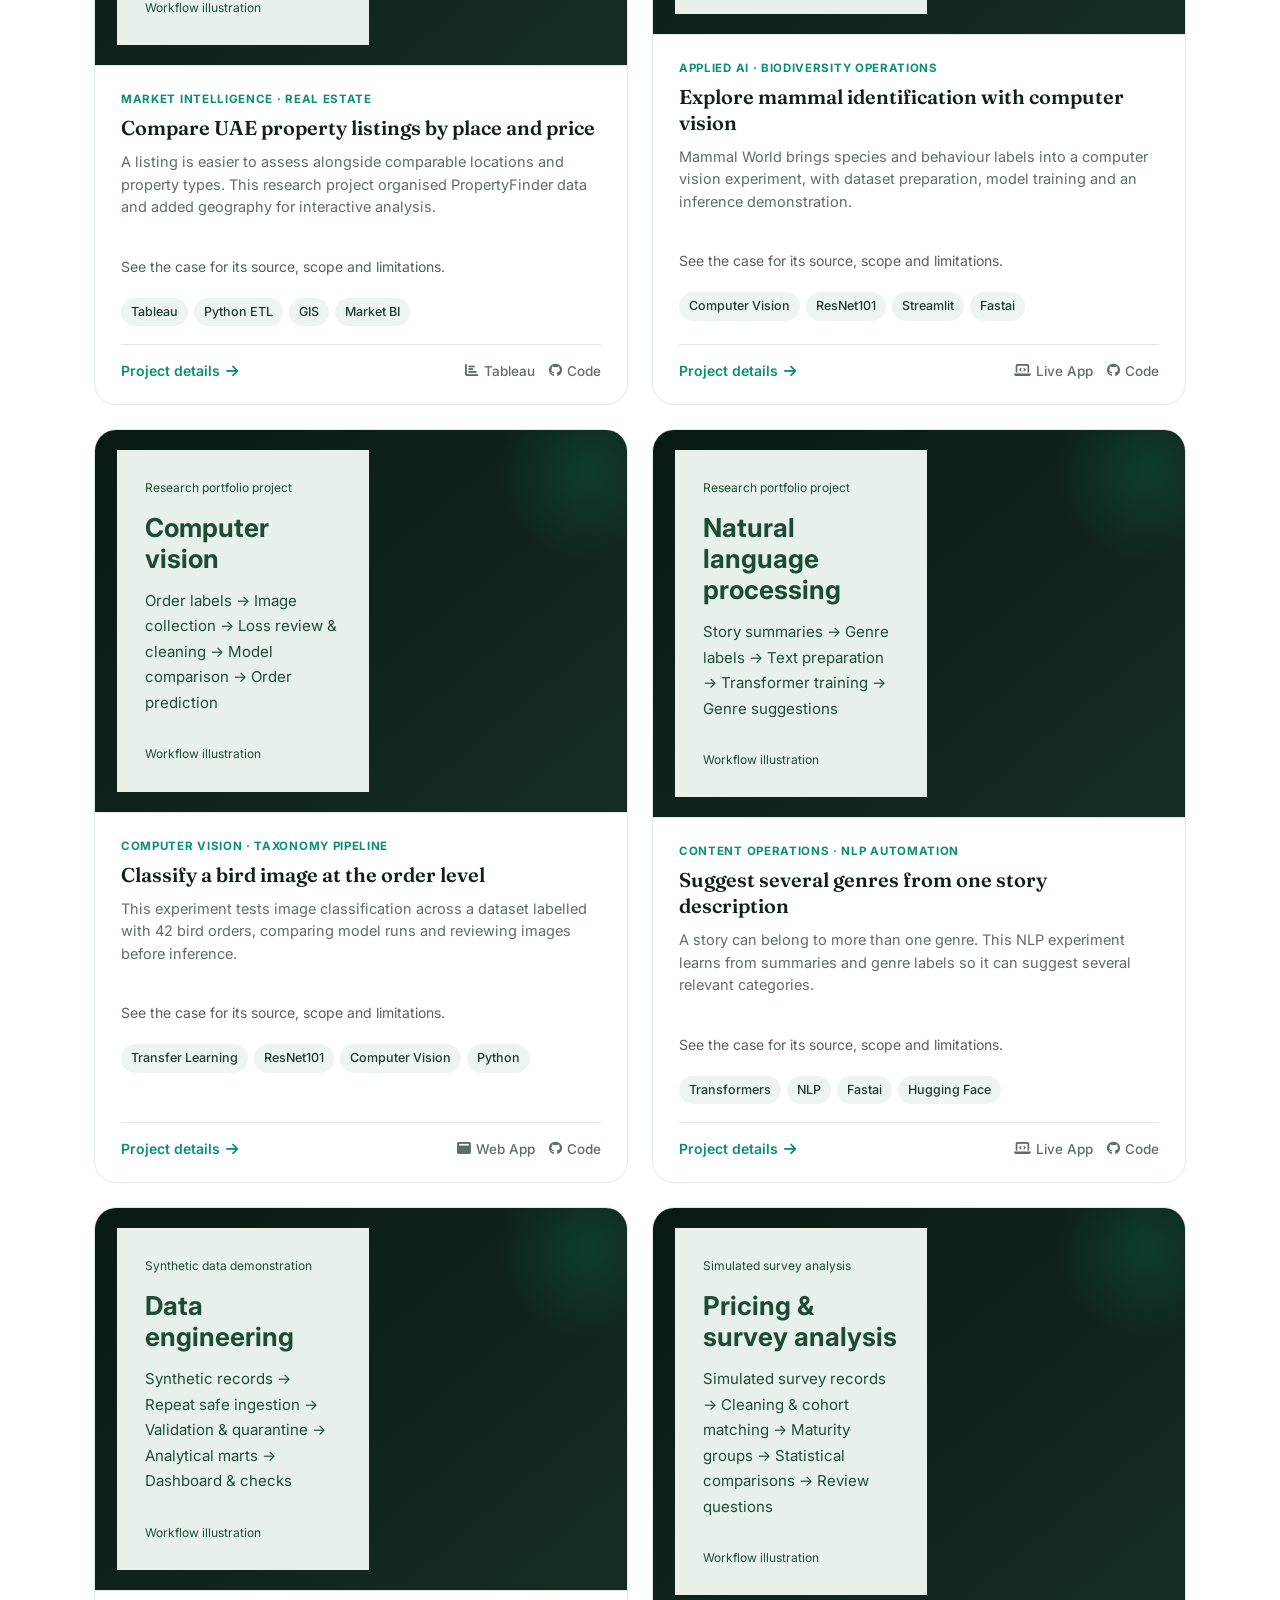
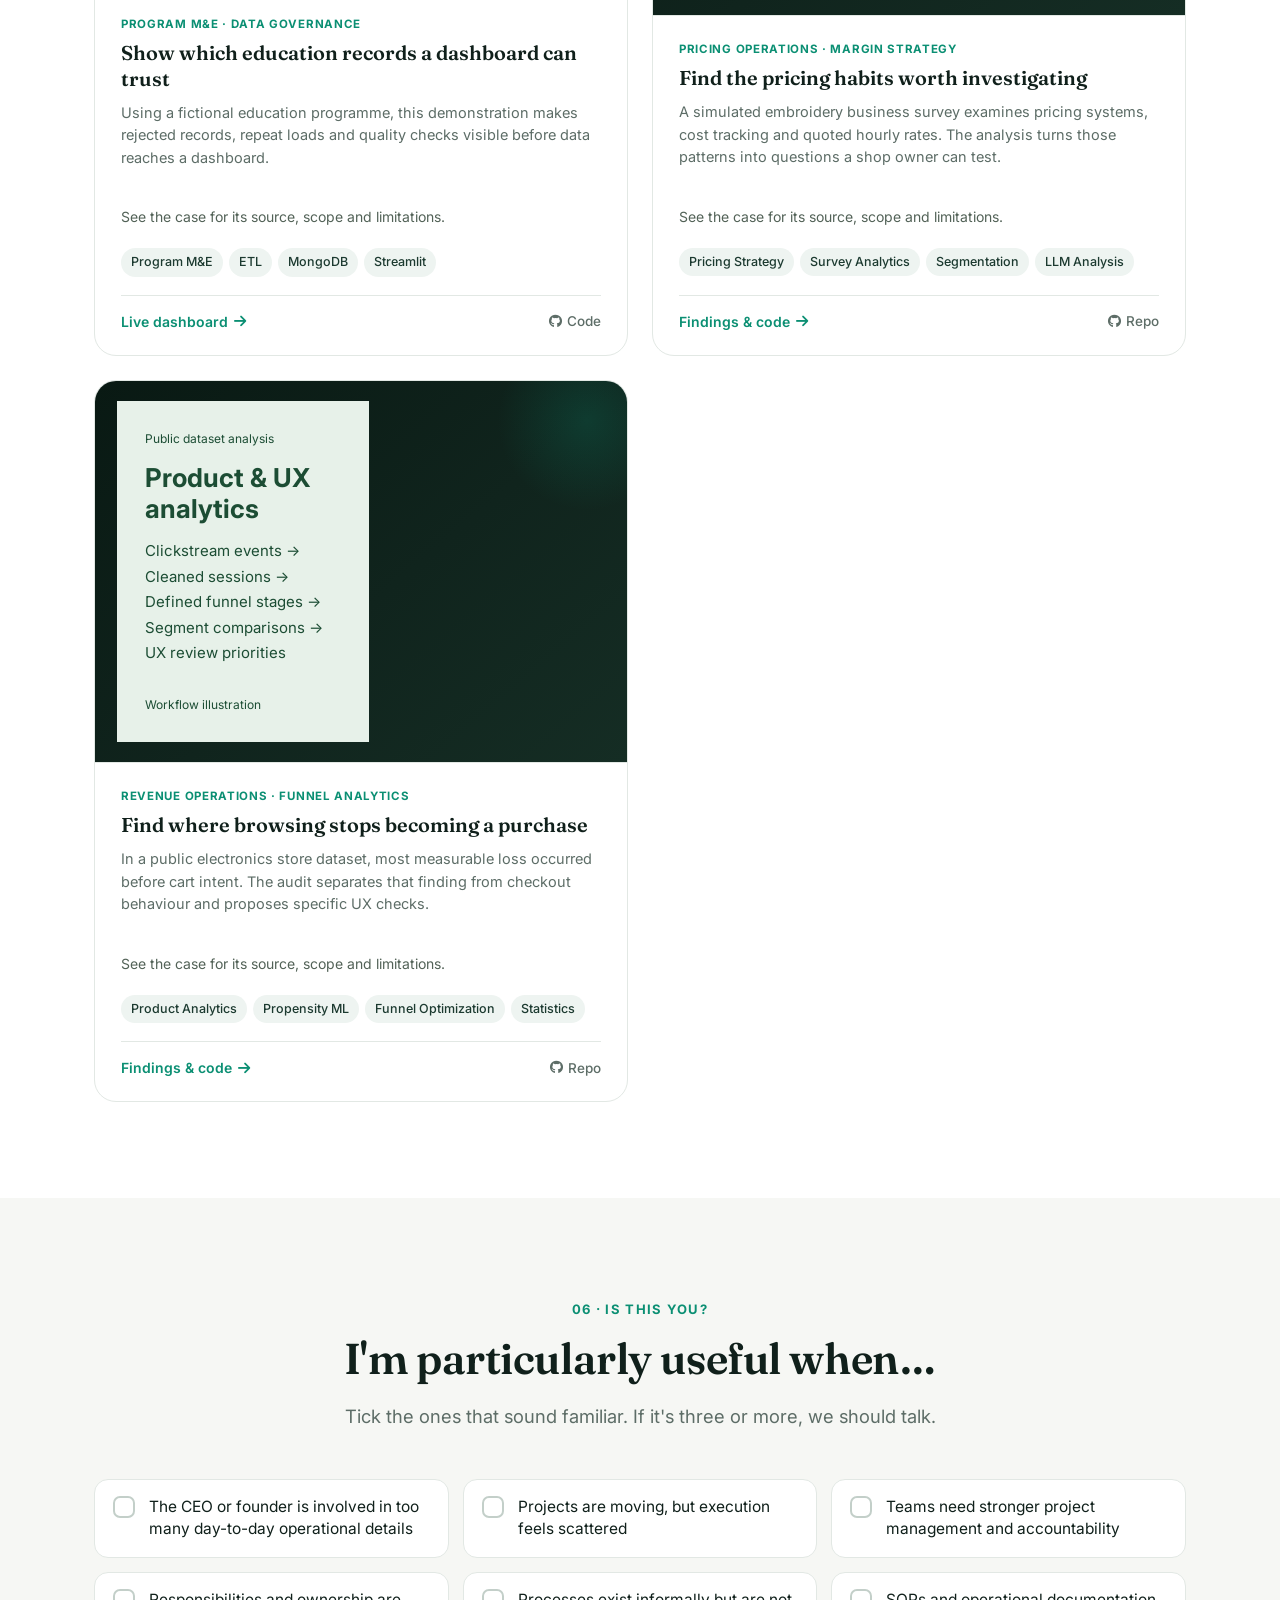
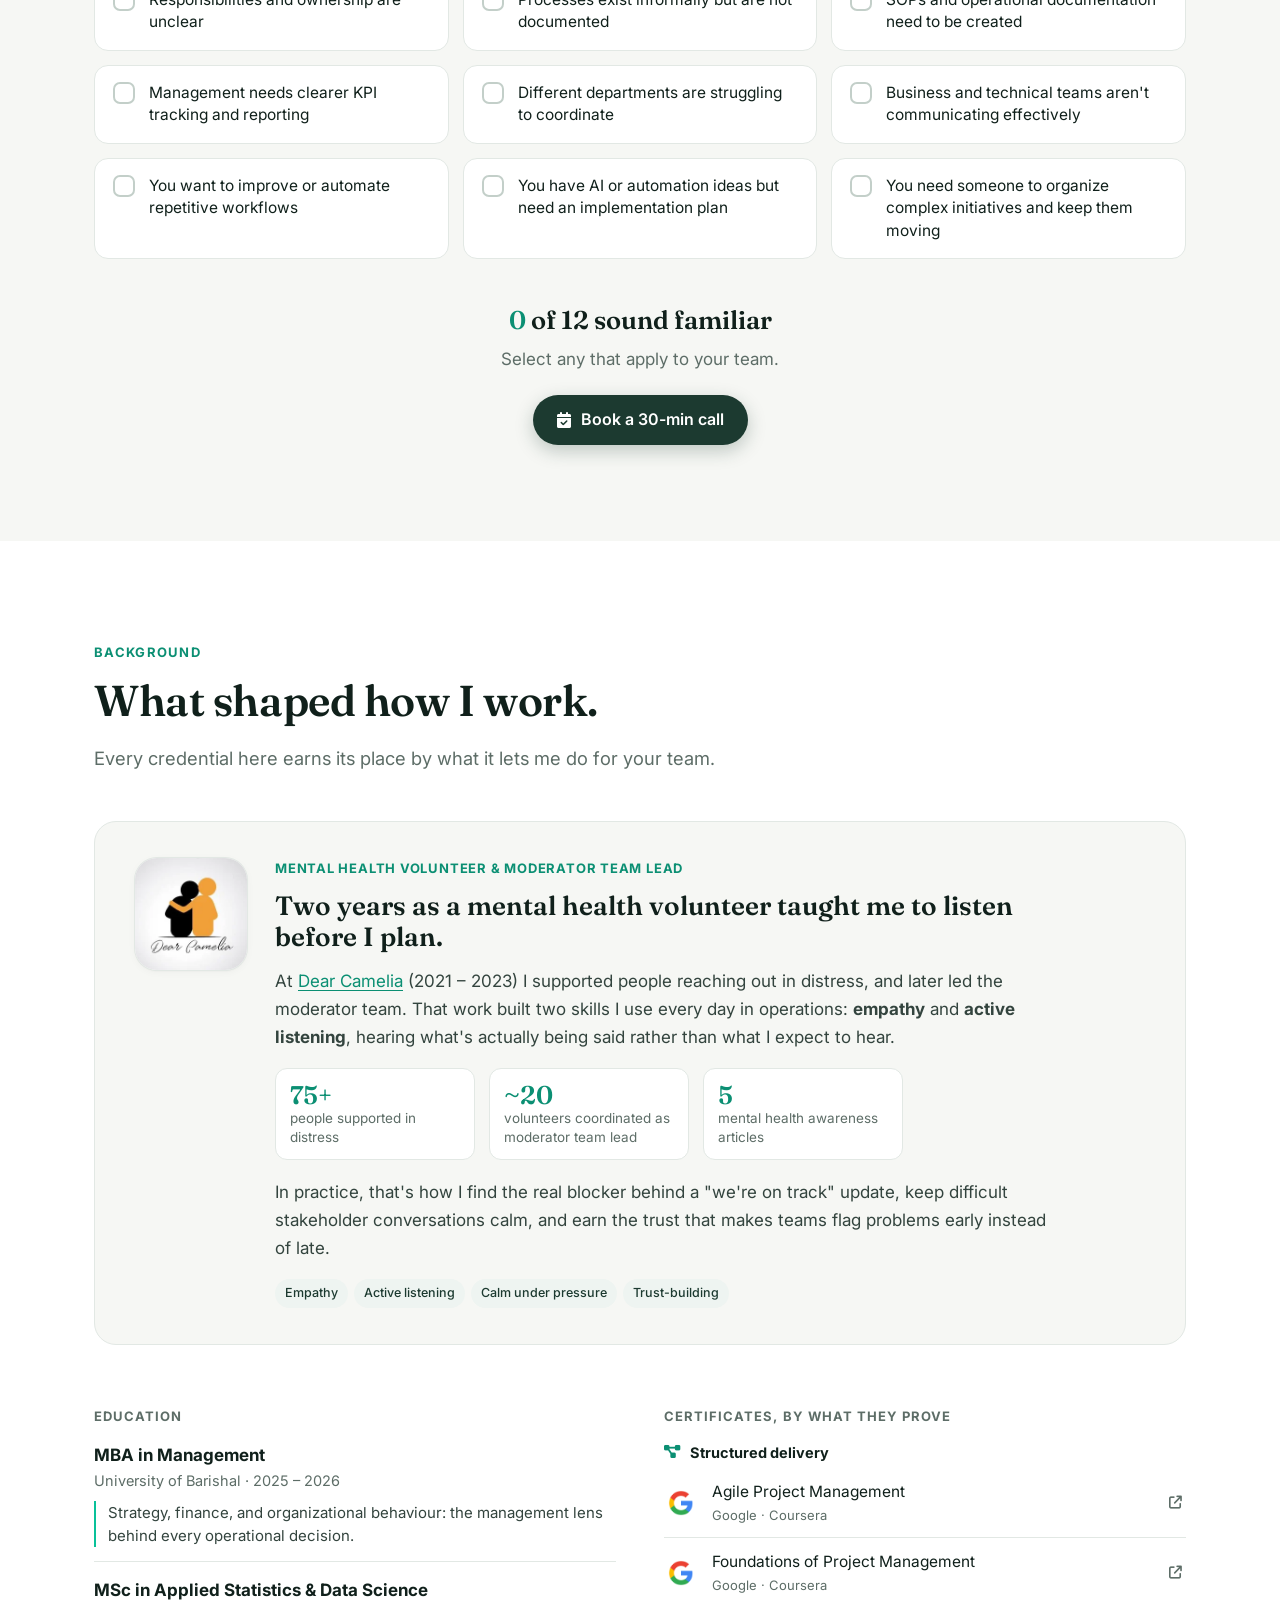
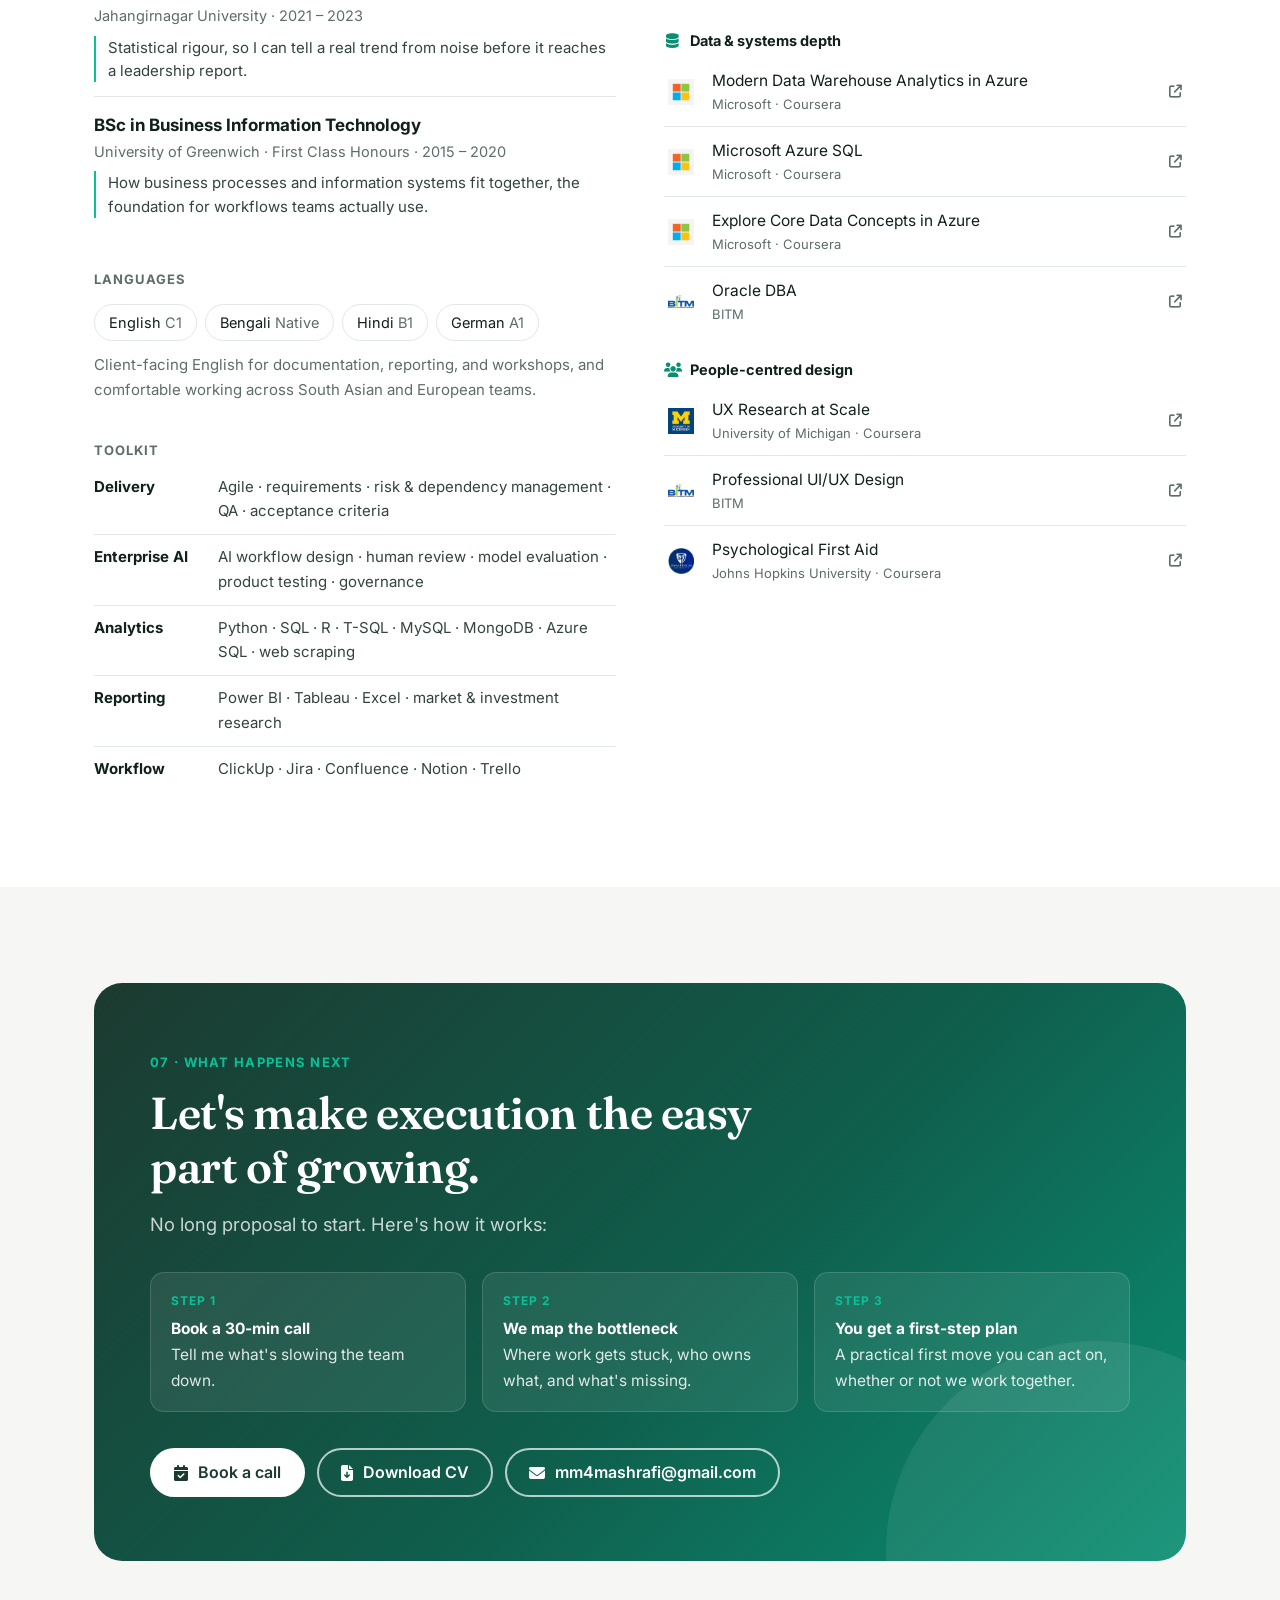
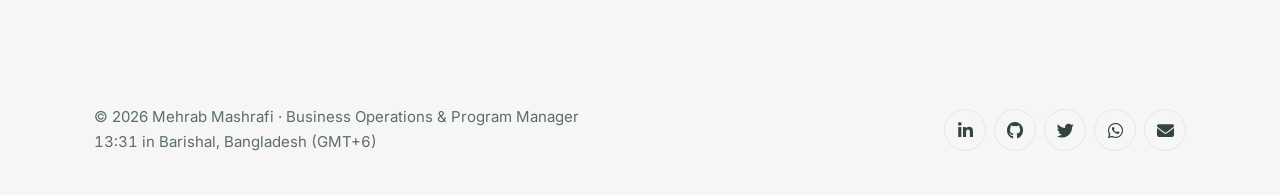
==== commit ad94caad: "Rebuild portfolio case stories, restore walkthroughs and add branded visual evidence" ====
--- a/index.html
+++ b/index.html
@@ -122,7 +122,7 @@
                 <div class="featured-grid">
                     <article class="featured-card reveal">
                         <a class="featured-link" href="projects/credit-union-platform.html" aria-labelledby="credit-title credit-action">
-                            <img class="featured-cover" src="resources/images/credit-union-cover.svg" alt="" width="1200" height="800" loading="lazy" decoding="async">
+                            <img class="featured-cover" src="resources/case-studies/covers/credit-union-platform.webp" alt="" width="1200" height="800" loading="lazy" decoding="async">
                             <div class="featured-body">
                                 <p class="case-kicker">Credit Union / Program delivery</p>
                                 <h3 id="credit-title">From disconnected workflows to one operations platform</h3>
@@ -133,7 +133,7 @@
                     </article>
                     <article class="featured-card reveal">
                         <a class="featured-link" href="projects/leadharvest.html" aria-labelledby="leads-title leads-action">
-                            <img class="featured-cover" src="resources/images/leadharvest-cover.svg" alt="" width="1200" height="800" loading="lazy" decoding="async">
+                            <img class="featured-cover" src="resources/case-studies/covers/leadharvest.webp" alt="" width="1200" height="800" loading="lazy" decoding="async">
                             <div class="featured-body">
                                 <p class="case-kicker">LeadHarvest / Sales automation</p>
                                 <h3 id="leads-title">Turn manual prospecting into a prioritized pipeline</h3>
@@ -144,10 +144,10 @@
                     </article>
                     <article class="featured-card reveal">
                         <a class="featured-link" href="projects/power-bi-reporting-automation.html" aria-labelledby="reporting-title reporting-action">
-                            <div class="featured-cover" aria-hidden="true"><img src="resources/case-studies/bestinbrands/reporting-cover.svg" alt="" width="2400" height="1400" loading="lazy" style="width:100%;height:100%;object-fit:cover"></div>
+                            <img class="featured-cover" src="resources/case-studies/covers/power-bi-reporting-automation.webp" alt="" width="1200" height="800" loading="lazy" decoding="async">
                             <div class="featured-body">
                                 <p class="case-kicker">Sales reporting / Process improvement</p>
-                                <h3 id="reporting-title">BestinBrands: a reporting workflow built to repeat</h3>
+                                <h3 id="reporting-title">BestinBrands: from records to reviewed reports</h3>
                                 <p>Reusable preparation, shared business rules and reconciliation checks around ERPNext and Power BI.</p>
                                 <span class="featured-action" id="reporting-action">Explore the reporting case study <span aria-hidden="true">↗</span></span>
                             </div>
--- a/style.css
+++ b/style.css
@@ -1045,7 +1045,11 @@
     display: block;
     border-radius: 17px 17px 0 0;
     background: var(--brand-deep);
-}
+    overflow: hidden;
+    padding: 0;
+}
+
+.featured-cover img { display: block; width: 100%; height: 100%; object-fit: contain; }
 
 .featured-body {
     display: flex;
--- a/case-studies.css
+++ b/case-studies.css
@@ -1,3 +1,49 @@
 .study-shell{max-width:1160px;margin:auto;padding:130px 24px 70px}.study-back{display:inline-flex;min-height:44px;align-items:center;color:#24563f;font-weight:600}.study-heading{max-width:780px;margin:32px 0}.study-heading h1{font-size:clamp(2rem,5vw,3.6rem);line-height:1.12;margin:16px 0 24px;overflow-wrap:break-word}.study-kicker{color:#315f47;font-size:13px;font-weight:650}.study-lead{font-size:20px;line-height:1.7;color:#46544b}.study-facts{display:grid;grid-template-columns:repeat(3,minmax(0,1fr));gap:24px;border-block:1px solid #dbe3dc;padding:24px 0;margin:32px 0 44px}.study-facts dt{font-size:13px;color:#5c685f}.study-facts dd{margin:8px 0 0;line-height:1.6}.study-reading{max-width:740px}.study-reading section{margin:0 0 40px;scroll-margin-top:100px}.study-shell h2{font-size:clamp(1.4rem,3vw,1.8rem);line-height:1.3}.study-reading p{font-size:18px;line-height:1.8;color:#46544b;margin-top:18px}.study-proof{display:grid;grid-template-columns:repeat(auto-fit,minmax(240px,1fr));gap:28px;padding:0 0 36px;border-bottom:1px solid #dbe3dc;margin-bottom:44px}.study-proof h2{font-size:14px;font-family:inherit;color:#526257}.study-value{font-size:30px;font-weight:750;color:#174c35;margin:12px 0}.study-proof p:last-child,.study-note{font-size:14px;line-height:1.65;color:#526257}.study-workflow{margin:44px 0}.study-workflow ol{display:grid;grid-template-columns:repeat(auto-fit,minmax(150px,1fr));gap:12px;list-style:none;padding:0;margin-top:24px}.study-workflow li{border:1px solid #ccdfd2;border-radius:12px;background:#edf5ee;padding:20px}.study-workflow span{font-size:12px;color:#315f47;font-weight:700}.study-workflow p{margin:12px 0 0;font-weight:600;line-height:1.6}.study-boundary{border-left:3px solid #37674b;padding-left:24px}.study-sources{margin:36px 0}.study-sources a,.study-related a{display:inline-flex;align-items:center;min-height:44px;color:#24563f;text-decoration:underline;text-underline-offset:4px}.study-contact{background:#193a2a;color:white;border-radius:20px;padding:32px;margin:44px 0}.study-contact p{max-width:650px;color:#d7e6db;line-height:1.7;margin:18px 0 24px}.study-email{display:inline-flex;min-height:44px;align-items:center;color:#e0f0e5;margin-left:16px;text-decoration:underline}.study-related{border-top:1px solid #dbe3dc;padding-top:24px}.study-related a{display:flex}.study-figure{margin:0 0 40px}.study-figure img{width:100%;height:auto;max-height:650px;object-fit:contain;background:white;border:1px solid #dbe3dc;border-radius:16px}.study-figure figcaption{max-width:780px;color:#526257;font-size:14px;line-height:1.7;margin-top:12px}.study-figure a{text-decoration:underline}.study-grid{display:grid;grid-template-columns:repeat(2,minmax(0,1fr));gap:20px}.study-card{display:flex;flex-direction:column;border:1px solid #d2ddd5;background:white;padding:28px;border-radius:16px;color:inherit;text-decoration:none}.study-card:hover{border-color:#24563f}.study-card h2{margin:16px 0}.study-card>p{line-height:1.7}.study-card>span{margin-top:auto;padding-top:20px;color:#24563f;font-weight:650}.study-card-outcome{border-left:2px solid #b4d1be;padding-left:16px;color:#526257;font-size:14px;margin:16px 0 24px}.study-type{font-size:12px;color:#526257}.study-filters label{display:block;font-size:14px;font-weight:600;max-width:550px}.study-filters input{display:block;width:100%;min-height:48px;padding:12px;border:1px solid #9aafa1;border-radius:10px;background:white;margin:8px 0 20px;font:inherit}.study-filters [role=group]{display:flex;flex-wrap:wrap;gap:8px}.study-filters button,#case-clear{min-height:44px;padding:10px 16px;border:1px solid #bacbbf;border-radius:24px;background:white;color:#24563f;font:inherit;font-size:14px;cursor:pointer}.study-filters button[aria-pressed=true]{background:#193a2a;color:white}.study-grid [hidden],#case-empty[hidden]{display:none!important}#case-count{margin:24px 0;color:#526257}.study-shell a:focus-visible,.study-shell button:focus-visible,.study-shell input:focus-visible{outline:3px solid #20683f;outline-offset:4px}.study-featured-diagram{display:flex;flex-direction:column;justify-content:center;gap:22px;aspect-ratio:3/2;padding:32px;background:#e7f1e9;color:#1c4d34}.study-featured-diagram b{font-size:clamp(24px,3vw,40px);line-height:1.2}.study-featured-diagram span{font-size:14px;line-height:1.6}.study-note{margin:20px 0}.case-collection-page [id]{scroll-margin-top:100px}@media(max-width:720px){.study-shell{padding:108px 20px 48px}.study-facts{grid-template-columns:1fr}.study-grid{grid-template-columns:1fr}.study-proof{grid-template-columns:1fr}.study-lead{font-size:18px}.study-contact{padding:24px}.study-email{display:flex;margin:16px 0 0}.study-card{padding:24px}.study-workflow ol{grid-template-columns:1fr}.study-reading p{font-size:17px}}@media(prefers-reduced-motion:reduce){.case-collection-page *{scroll-behavior:auto!important;animation:none!important;transition:none!important}}
 .study-card-illustration{min-height:230px;width:100%;padding:28px;display:flex;flex-direction:column;justify-content:center;gap:14px;background:#e7f1e9;color:#1c4d34}.study-card-illustration span,.study-card-illustration small{font-size:12px;line-height:1.6}.study-card-illustration strong{font-size:26px;line-height:1.2}.study-card-illustration p{font-size:15px;line-height:1.7;max-width:550px}
 .study-figure video{display:block;width:100%;aspect-ratio:16/9;object-fit:contain;background:#000;border-radius:16px}
+
+/* Case stories: clear authorship, readable narrative and wide explanatory evidence. */
+.case-collection-page{background:#f8f7f2}
+.case-collection-page:not(.reporting-case) .study-shell{max-width:1200px}
+.case-collection-page:not(.reporting-case) .study-heading{max-width:940px;margin-bottom:34px}
+.case-collection-page:not(.reporting-case) .study-heading h1{font-size:clamp(36px,5vw,64px);letter-spacing:-.035em;font-weight:500;line-height:1.09;max-width:22ch}
+.case-collection-page:not(.reporting-case) .study-lead{max-width:760px;font-size:clamp(18px,2vw,21px)}
+.case-cover{margin:0 0 28px;background:#153c32;border-radius:8px;overflow:hidden}
+.case-cover img{display:block;width:100%;height:auto;object-fit:contain}
+.case-cover figcaption{background:#f8f7f2;margin:0;padding:12px 0 0;color:#52665c;font-size:12px;line-height:1.7}
+.case-role{margin:28px 0 64px;gap:36px}
+.case-role dt{font-size:10px;text-transform:uppercase;letter-spacing:.13em;color:#52665c}
+.case-role dd{font-size:14px;line-height:1.7}
+.case-collection-page:not(.reporting-case) .study-reading{max-width:760px;margin-inline:auto}
+.story-chapter{margin:0 auto 52px;scroll-margin-top:100px}
+.story-chapter h2{font-size:clamp(28px,3.5vw,40px);font-weight:500;letter-spacing:-.025em;line-height:1.17;margin:12px 0 22px}
+.story-chapter p:not(.story-label):not(.study-note){font-size:18px;line-height:1.85;color:#46594d;margin:0 0 18px}
+.story-chapter .story-label{font:650 10px/1.6 var(--font-sans);text-transform:uppercase;letter-spacing:.14em;color:#43614d;margin:0 0 10px}
+.case-collection-page .study-shell a:not(.btn):not(.study-email){text-underline-offset:4px}
+.story-chapter li{font-size:16px;line-height:1.85;margin:8px 0}
+.process-map{margin:38px 0 54px;padding:30px;background:#edf2e8;border:1px solid #d6dfce;border-radius:8px}
+.process-map h2{font-size:25px!important;max-width:32ch;margin:0 0 22px;line-height:1.25;font-weight:500}
+.process-map ol{grid-template-columns:repeat(auto-fit,minmax(110px,1fr));gap:12px;margin-bottom:0}
+.process-map li{position:relative;border:0;border-top:2px solid #9dbb94;border-radius:0;background:#fffef8;padding:18px;min-width:0}
+.process-map li>span{font-size:11px;color:#55704d}
+.process-map li p{font-size:14px;font-weight:400;line-height:1.7;color:#4c6150}
+.process-map li strong{color:#183c2c;font-size:15px}
+.process-map figcaption,.evidence-panel figcaption{margin-top:18px;color:#52665c;font-size:12px;line-height:1.7}
+.process-map table{width:100%;border-collapse:collapse;font-size:15px;line-height:1.6;text-align:left}
+.process-map caption{text-align:left;font-size:12px;color:#52665c;margin-bottom:12px}
+.process-map th,.process-map td{padding:16px 12px;border-bottom:1px solid #cad7c3;vertical-align:top}
+.process-map th:first-child{padding-left:0}.process-map thead th{font-size:11px;text-transform:uppercase;letter-spacing:.06em}
+.process-map tbody td:last-child{font-weight:750;color:#205437}
+.evidence-panel.study-proof{background:#153c32;padding:28px;border-radius:8px;border:0;margin-top:24px}
+.evidence-panel.study-proof h2,.evidence-panel.study-proof p:last-child{color:#d6e3ce}
+.evidence-panel.study-proof .study-value{font:500 42px/1.2 var(--font-display);color:#d4ef86}
+.case-video{width:100%;aspect-ratio:16/9;background:#102e27;border-radius:8px;overflow:hidden;margin:24px 0 14px}
+.case-video iframe{display:block;width:100%;height:100%;border:0}
+.case-collection-page .study-shell .study-contact h2{color:#fff}
+.case-collection-page .nav-toggle::before{content:'☰';font-size:22px;line-height:1;color:#153c32}
+.case-collection-page .nav-toggle[aria-expanded=true]::before{content:'×';font-size:28px}
+.case-collection-page .nav-toggle i{display:none}
+.case-collection-page .socials{gap:12px;flex-wrap:wrap}
+.case-collection-page .socials a{width:auto;min-height:44px;padding:0 10px;border-radius:4px;font-size:12px}
+.study-card .case-card-cover{display:block;width:100%;height:auto;aspect-ratio:3/2;object-fit:contain;background:#153c32;border-radius:6px;margin-bottom:20px}
+@media(max-width:720px){.case-role{gap:22px;margin-bottom:40px}.story-chapter{margin-bottom:38px}.story-chapter h2{font-size:30px}.story-chapter p:not(.story-label):not(.study-note){font-size:17px;line-height:1.8}.process-map{padding:22px;margin:28px 0 40px}.process-map ol{grid-template-columns:1fr}.process-map h2{font-size:24px!important}.process-map th,.process-map td{padding:12px 7px;font-size:13px;overflow-wrap:anywhere}.process-map thead th{font-size:10px}.evidence-panel.study-proof{padding:24px}.case-cover{margin-inline:-3px}}
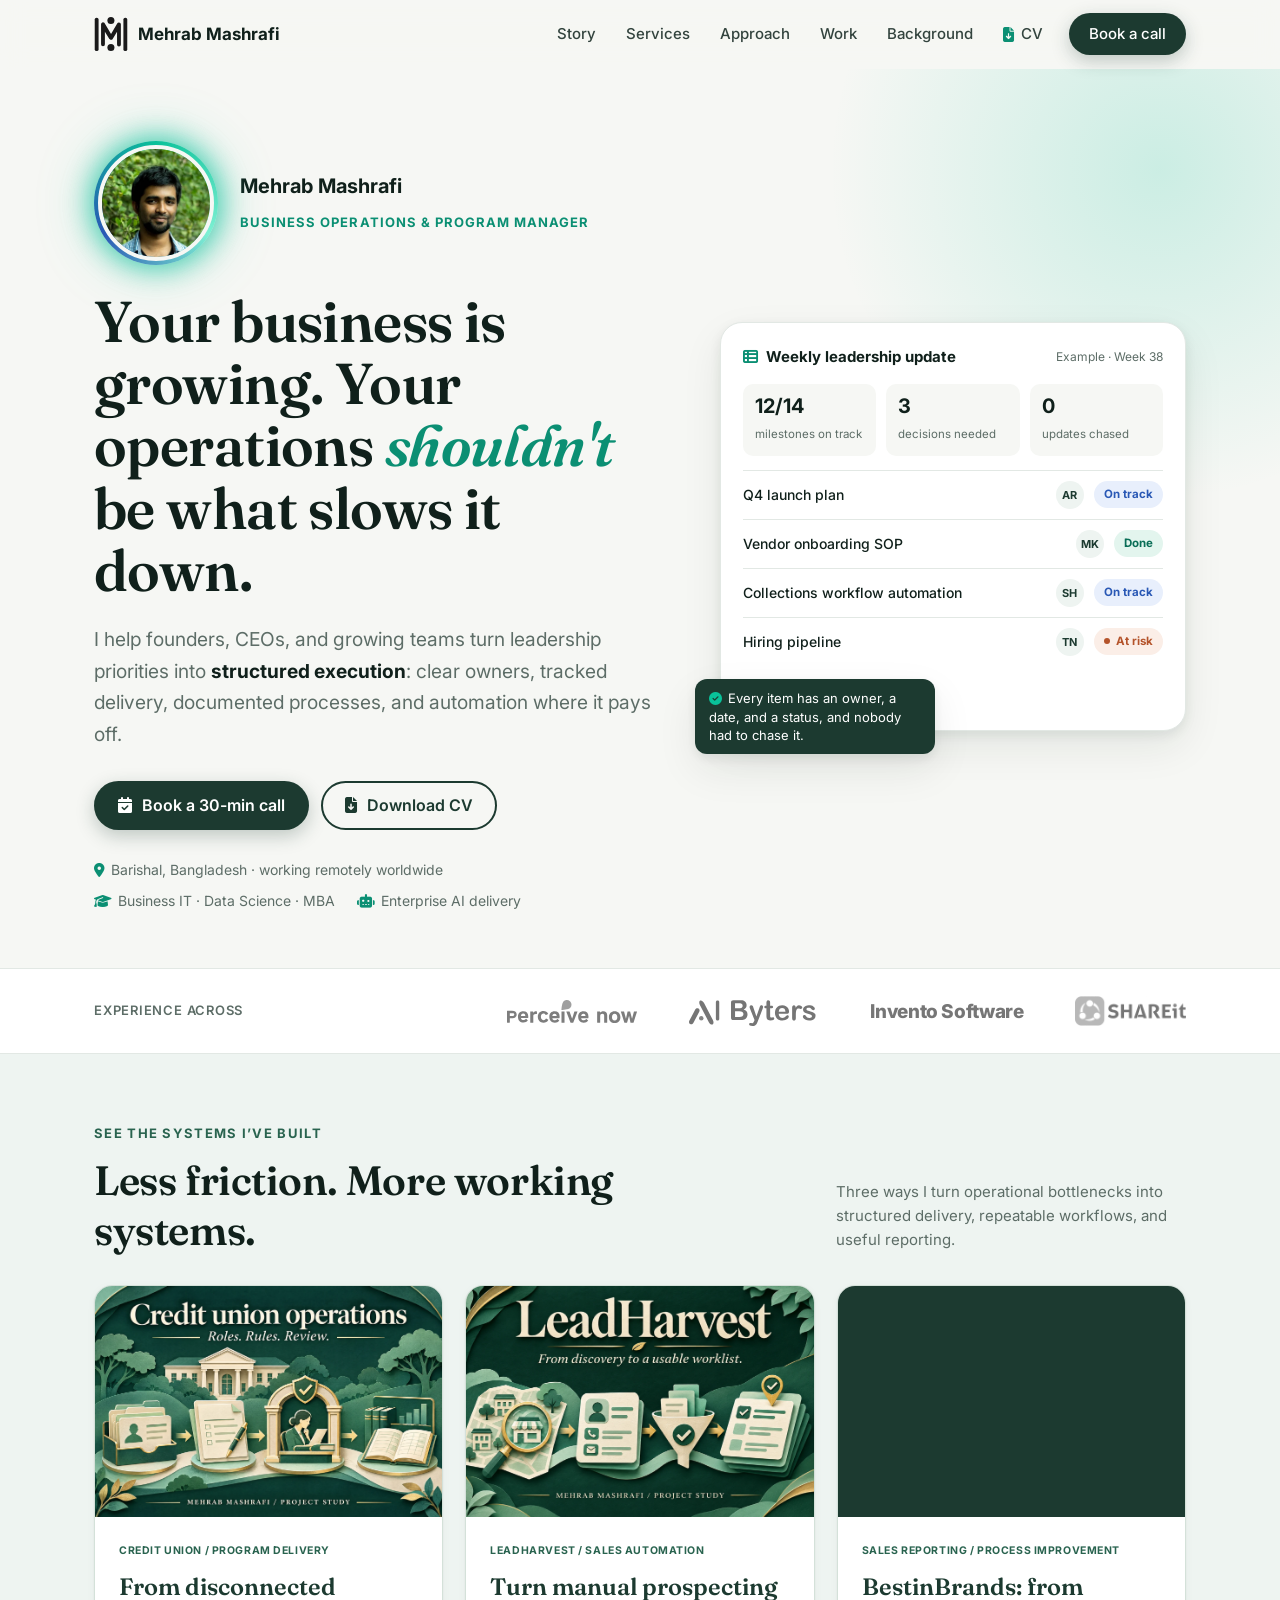
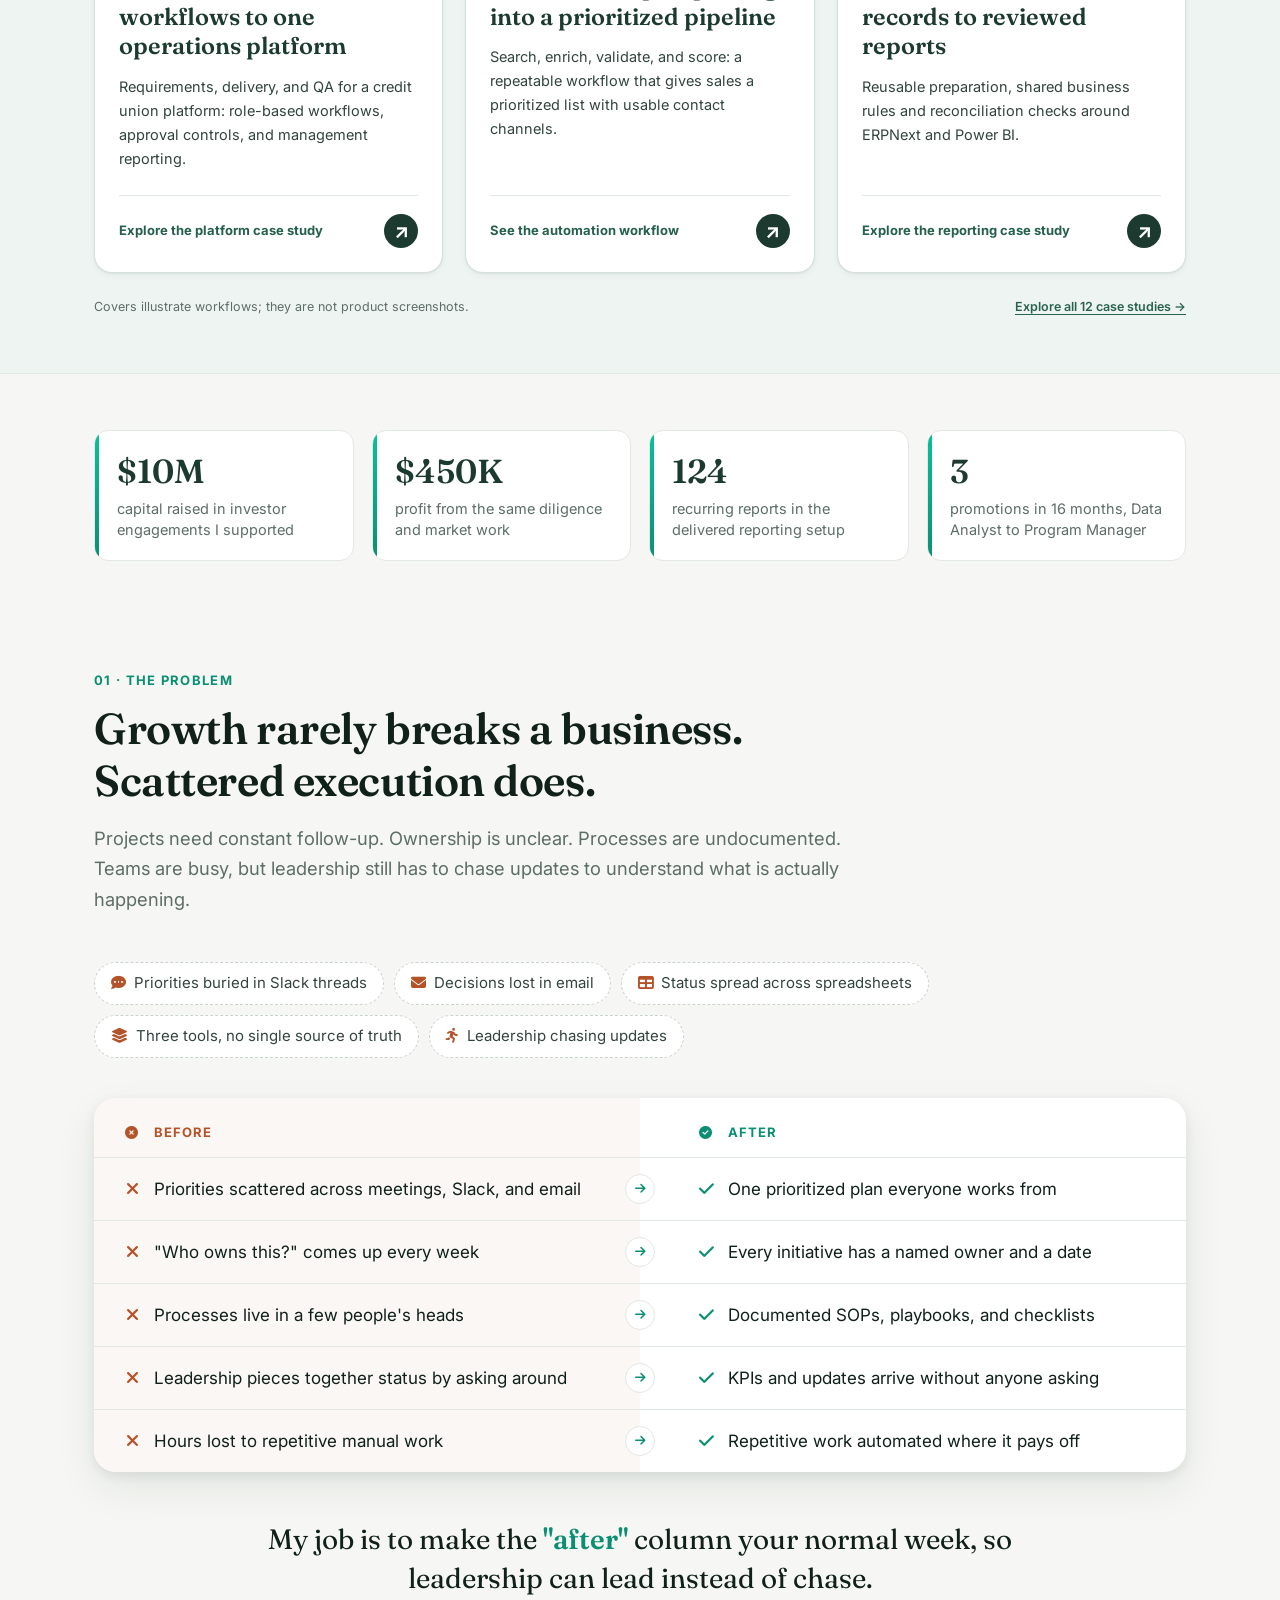
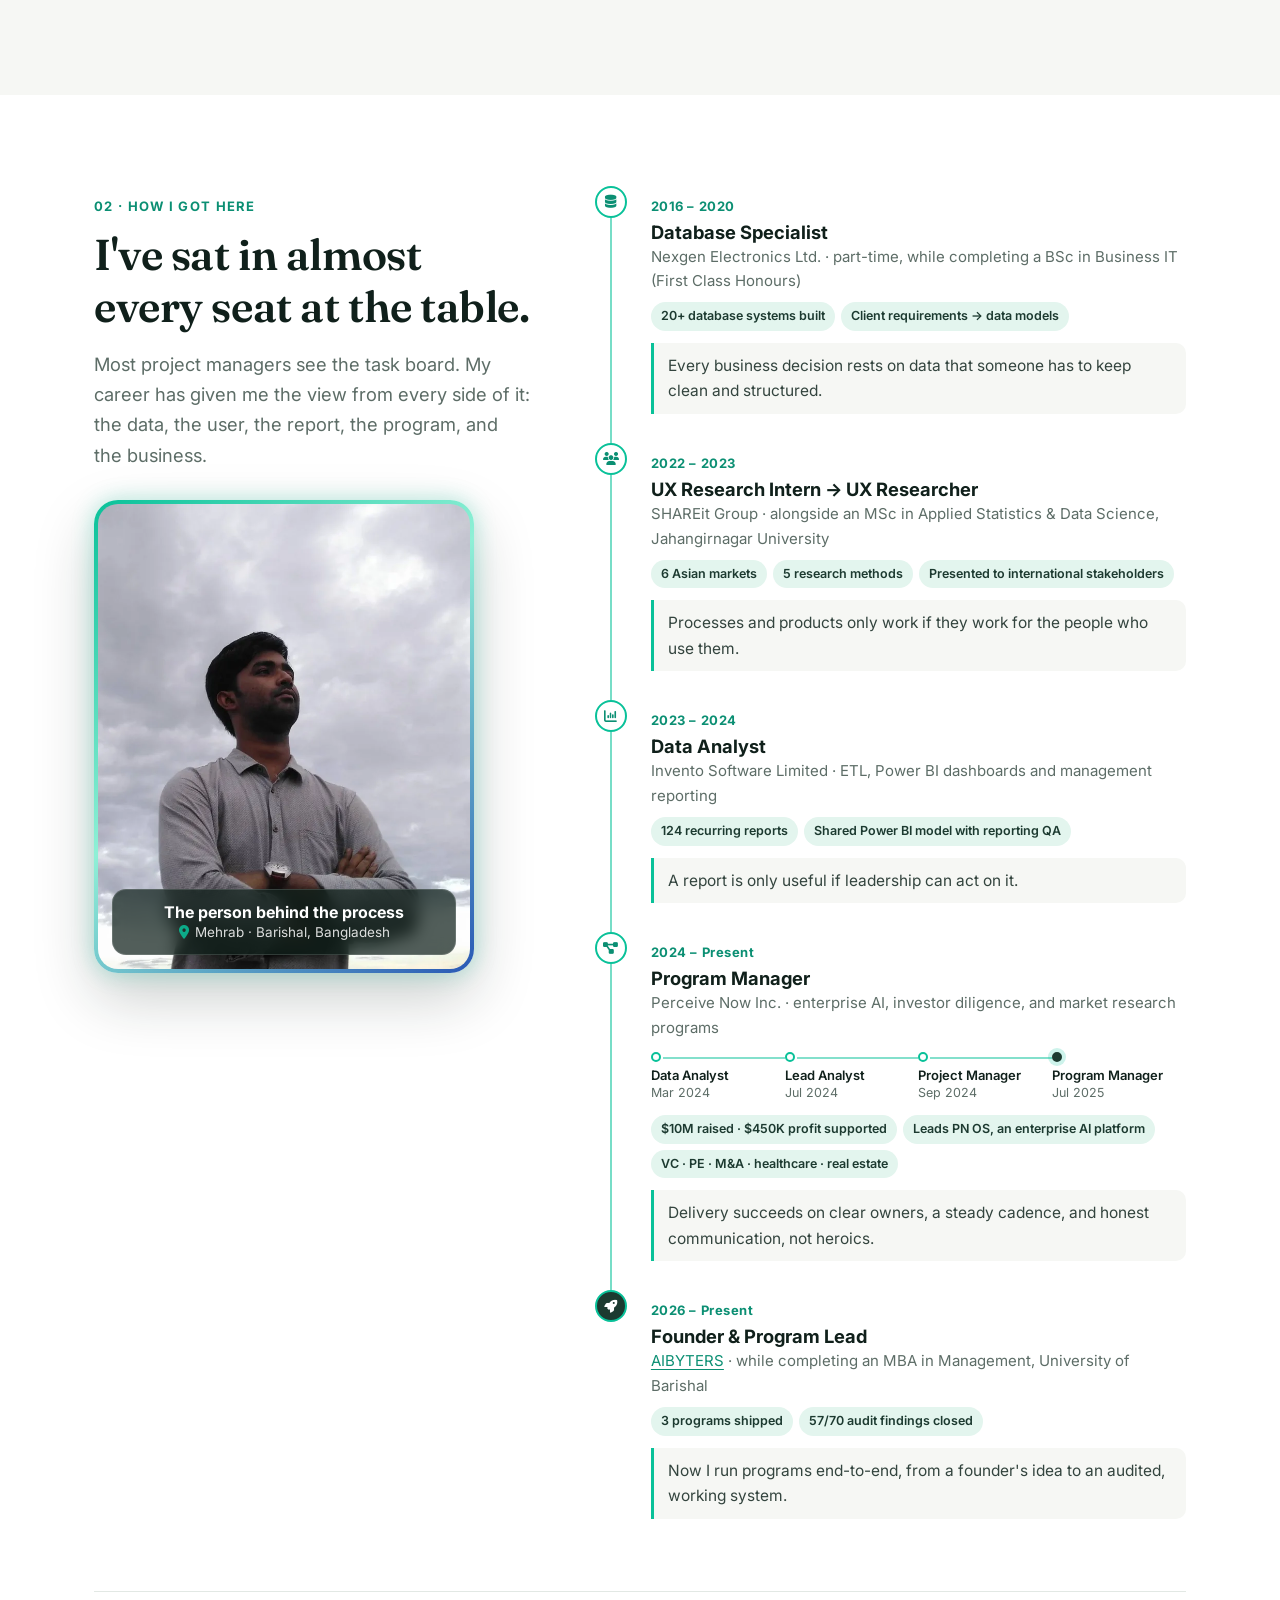
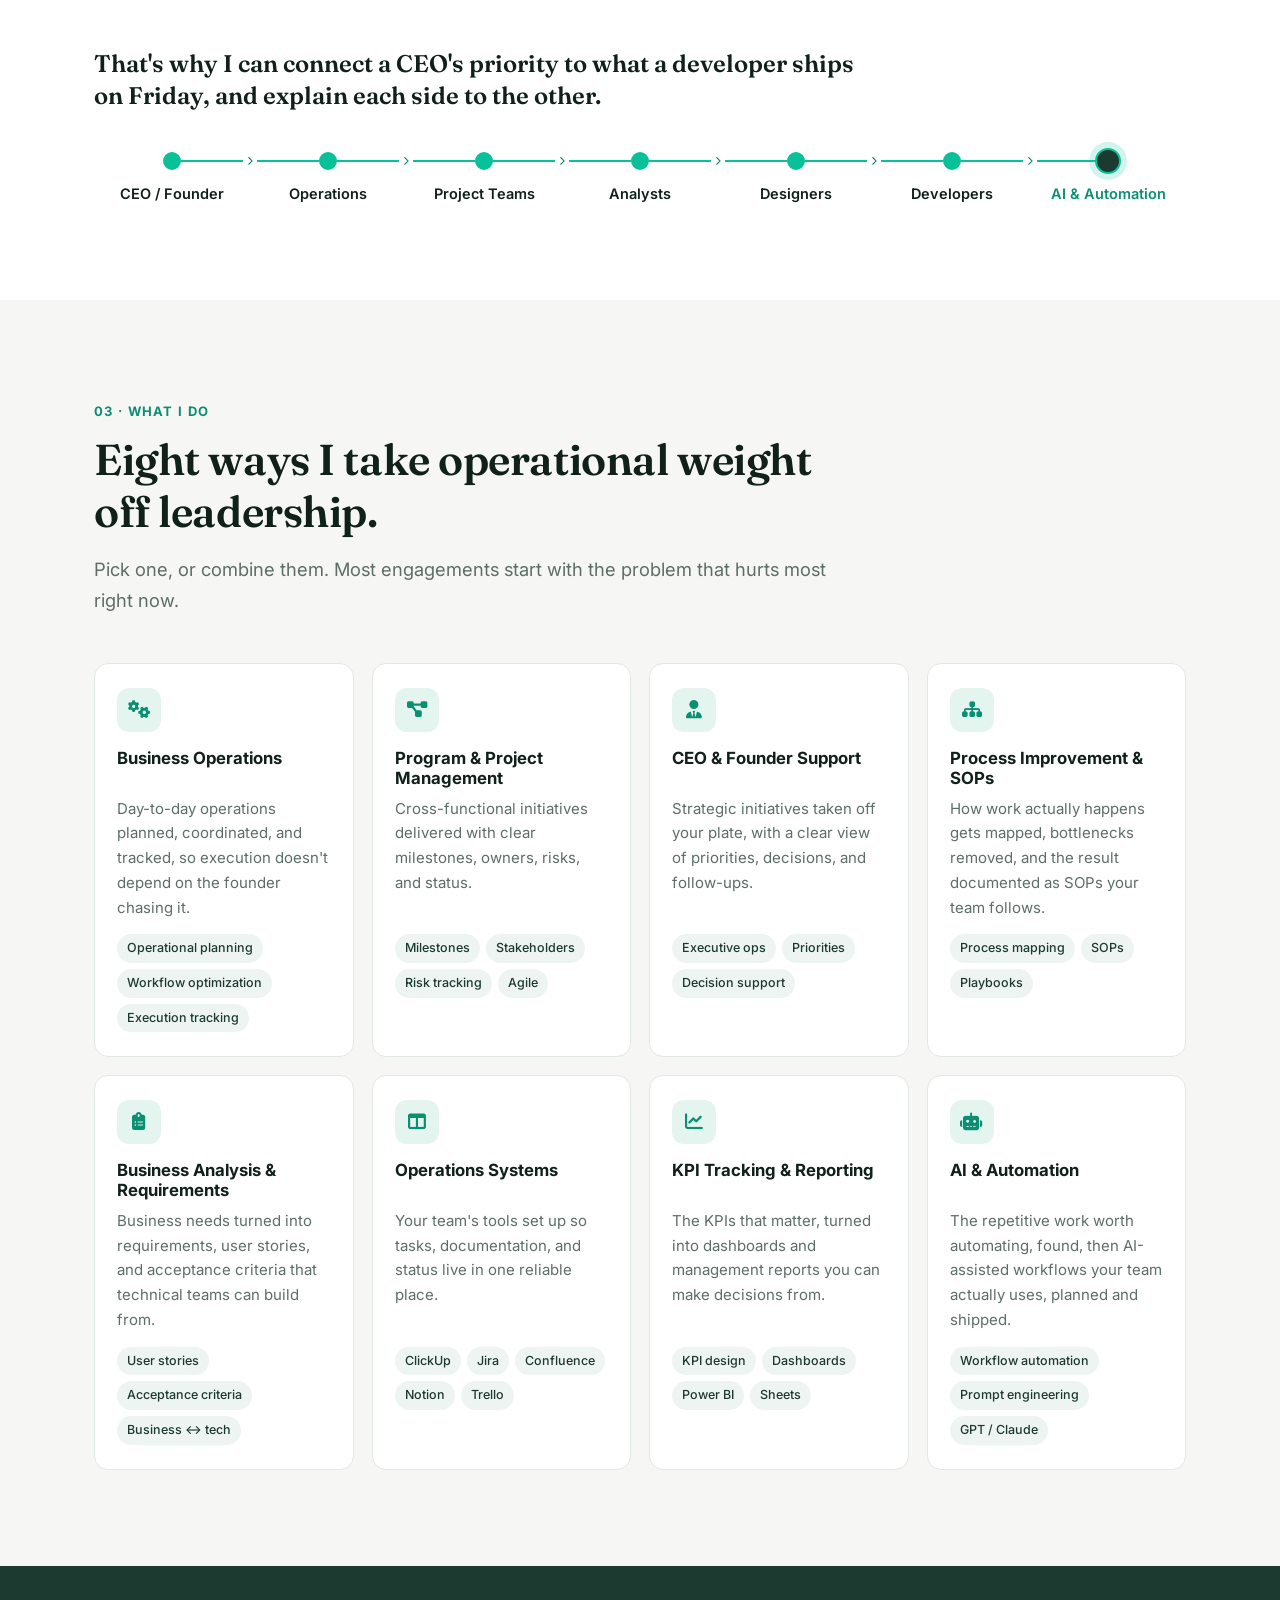
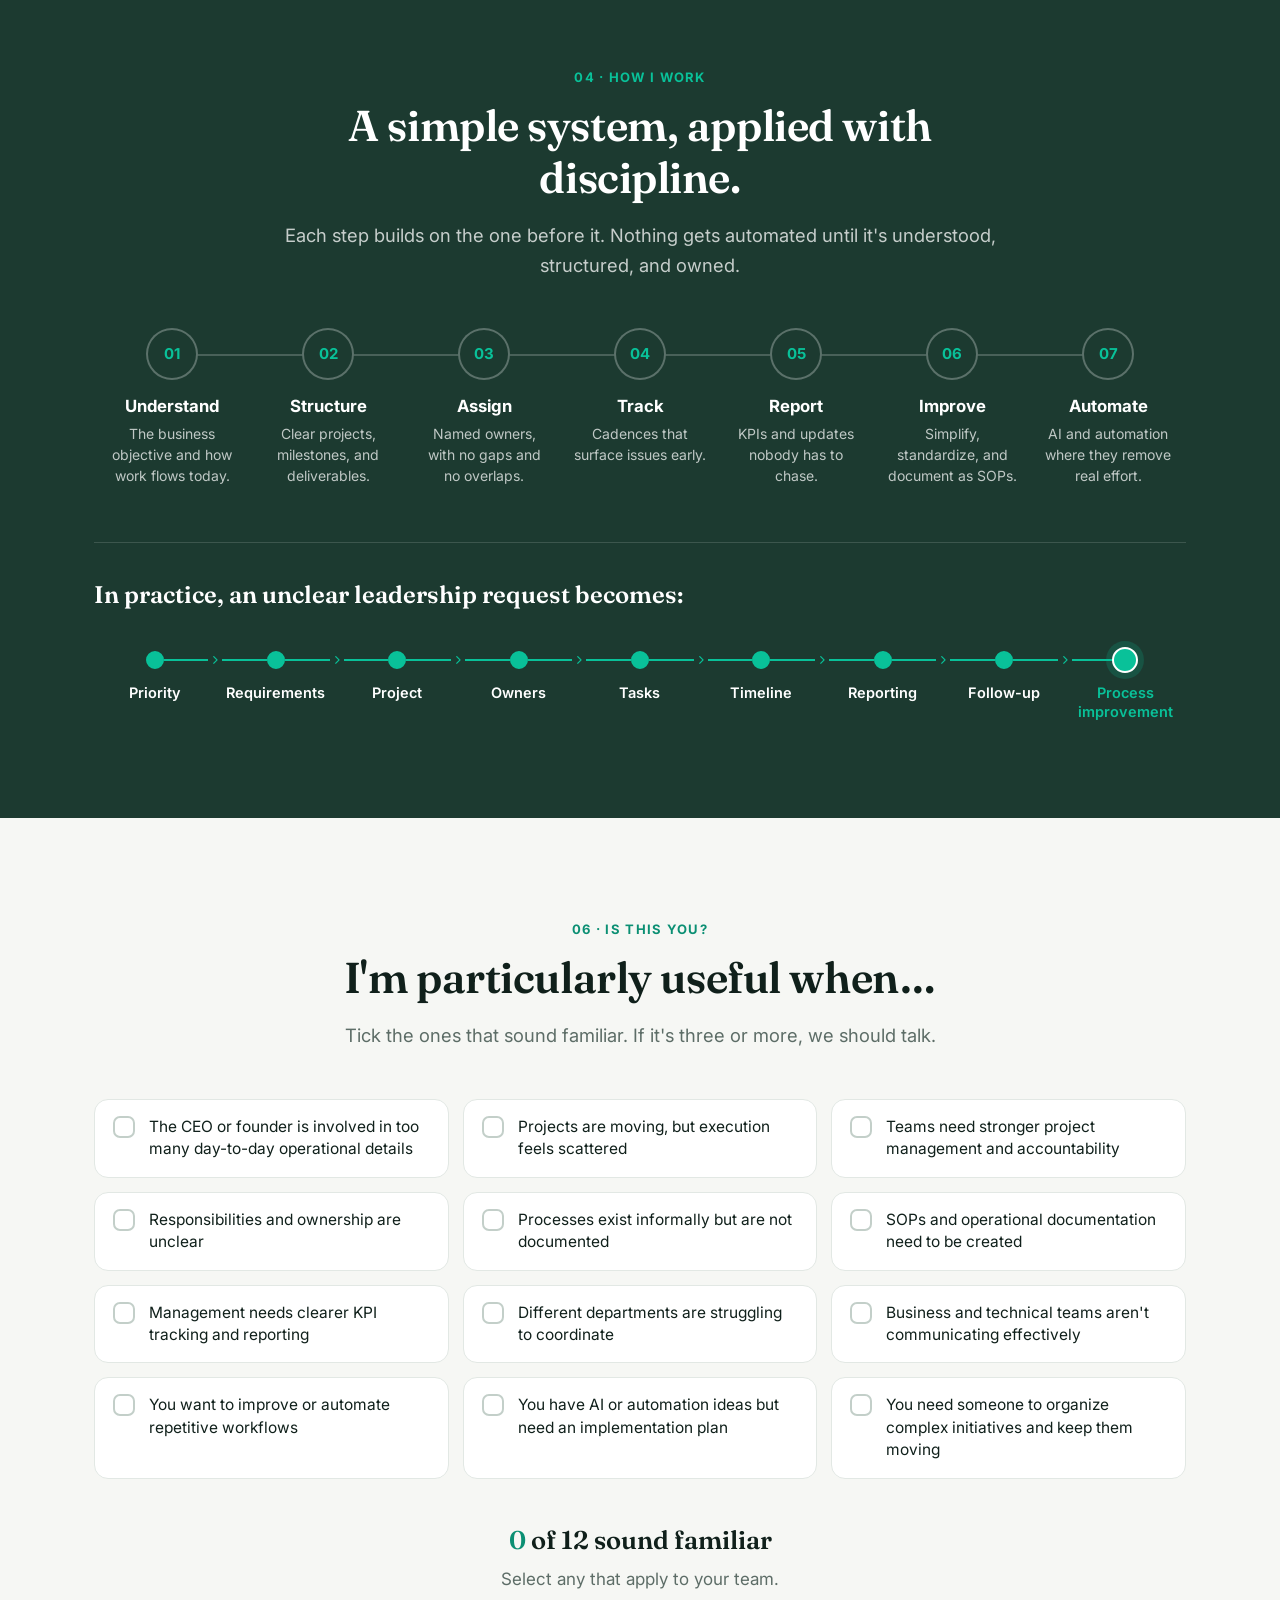
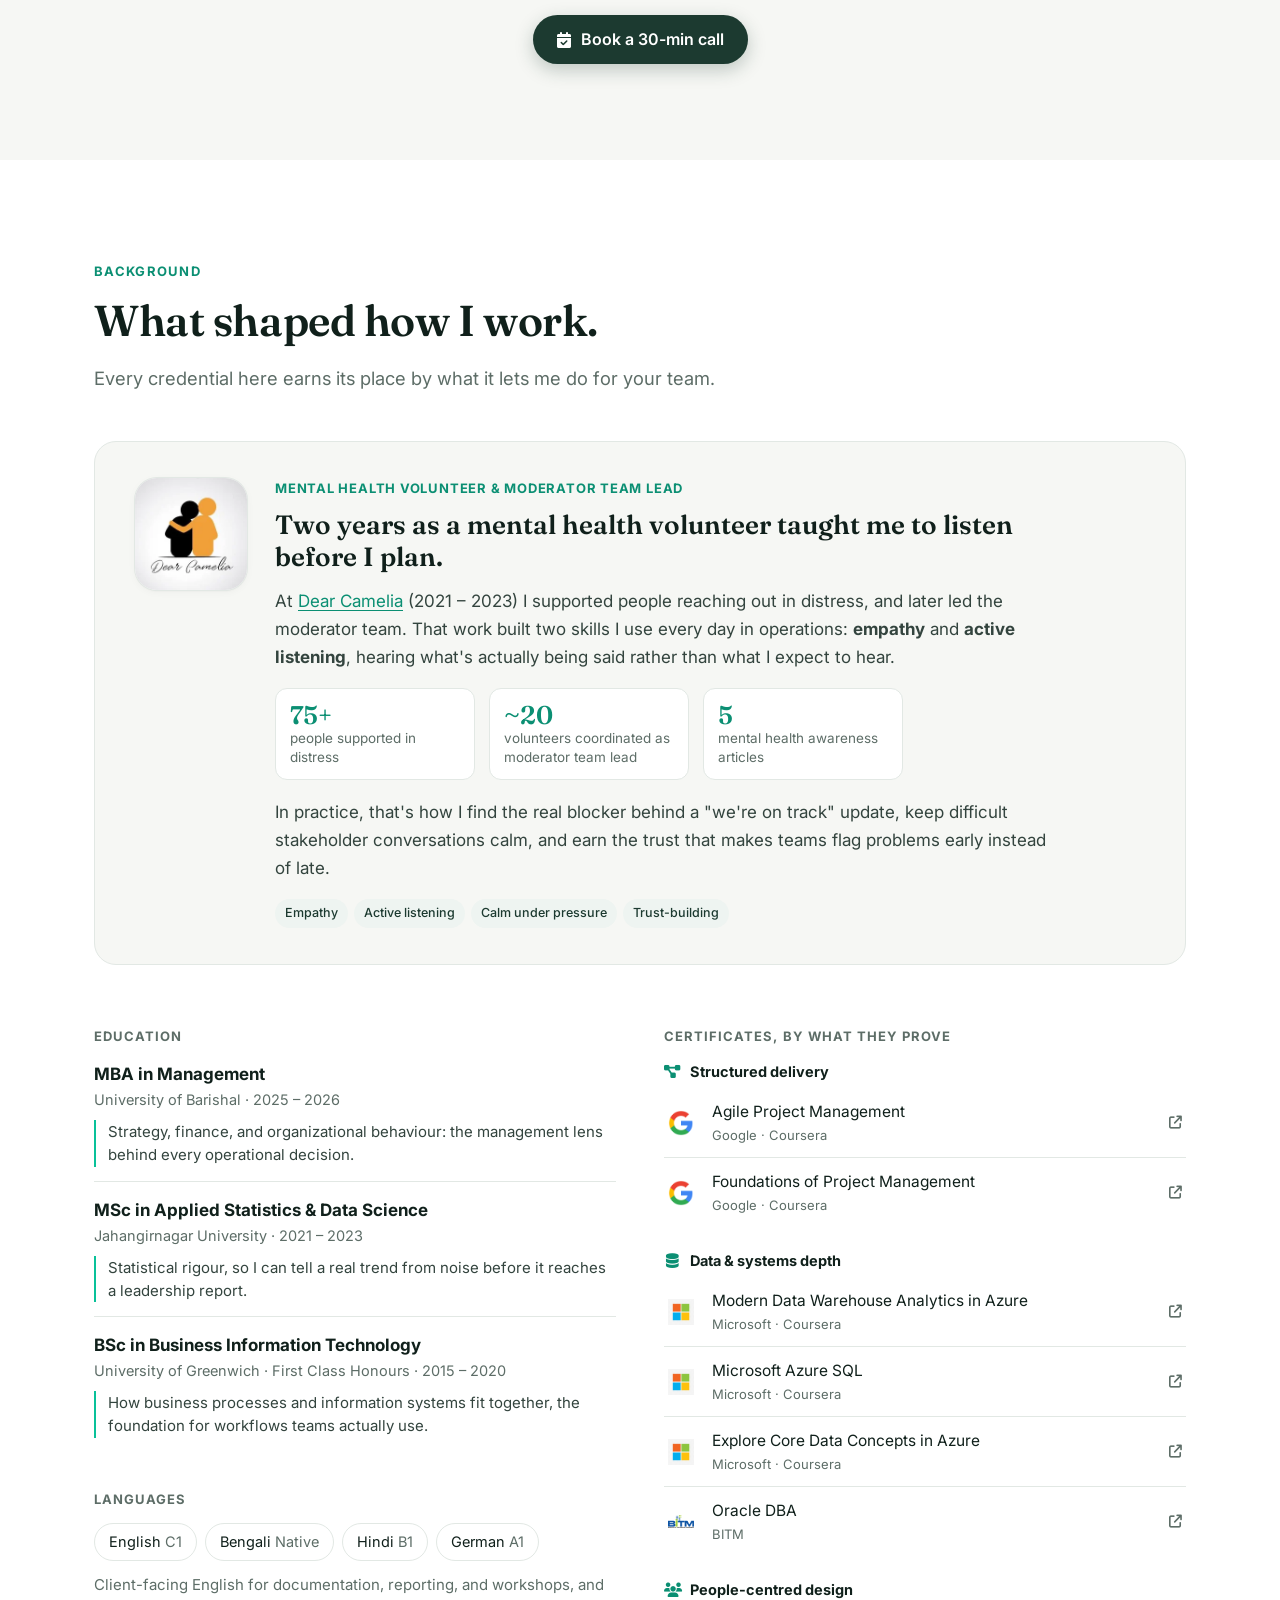
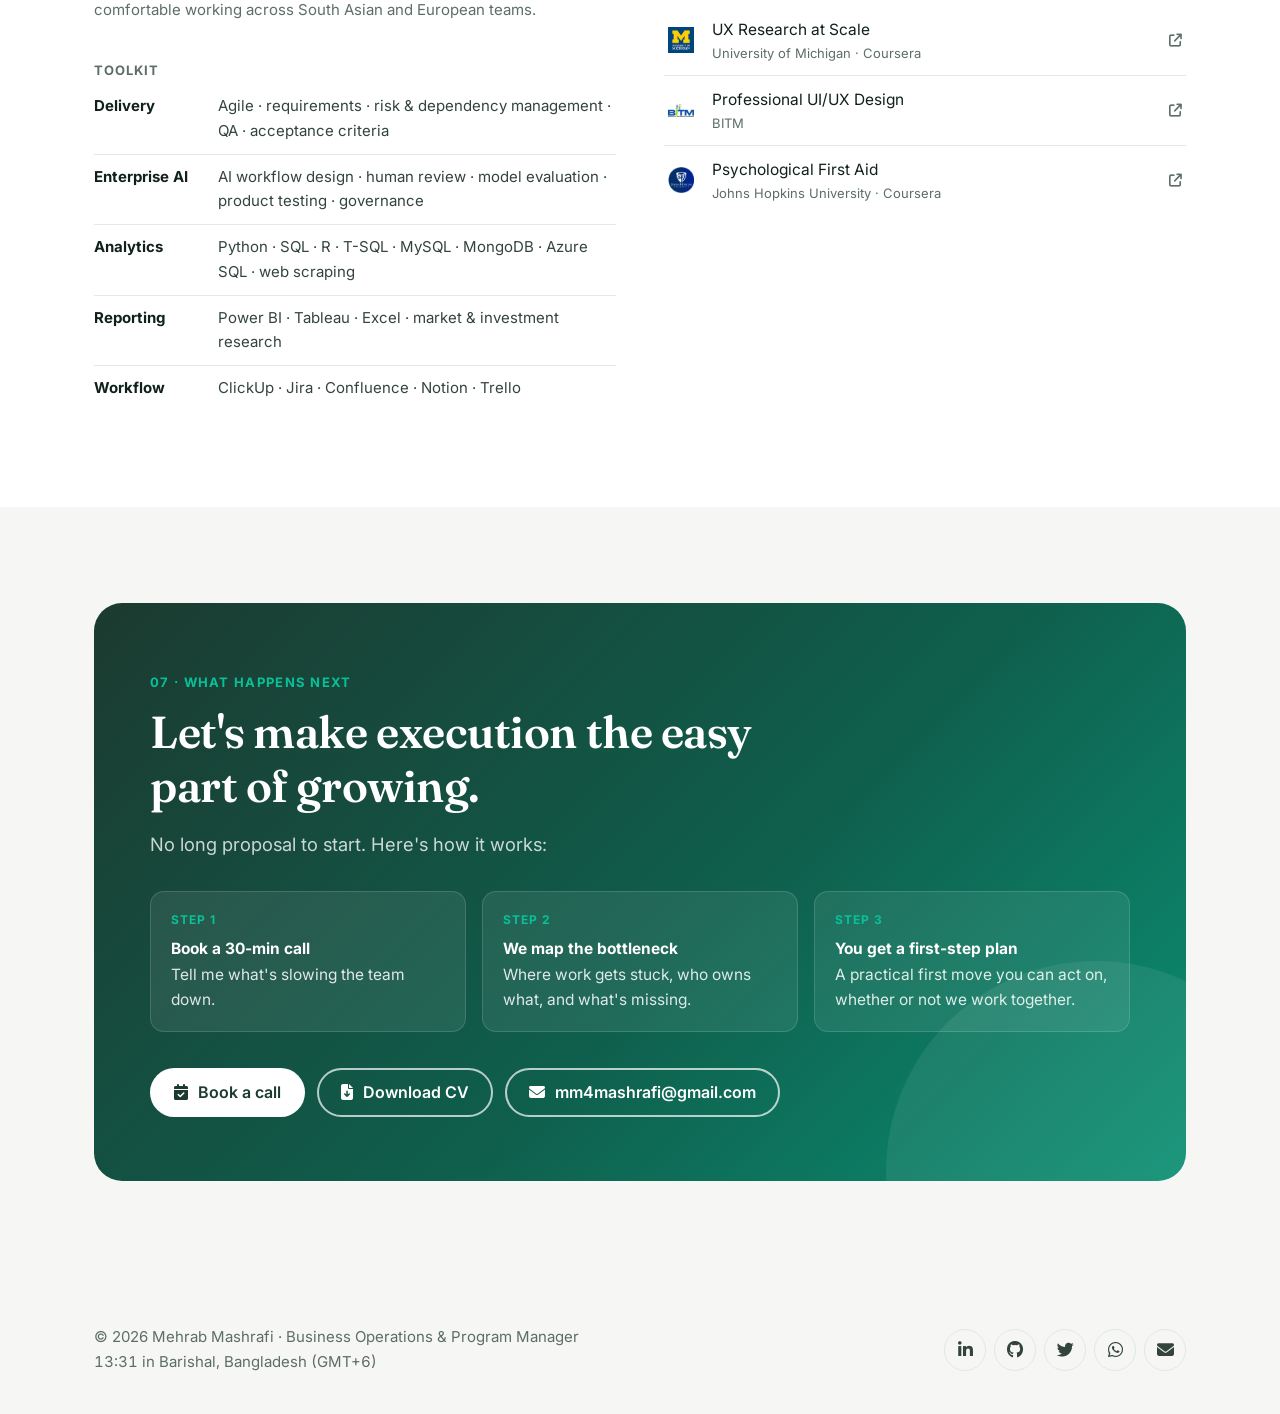
==== commit 09f9e449: "Remove redundant secondary project gallery from homepage" ====
--- a/index.html
+++ b/index.html
@@ -400,194 +400,6 @@
             </div>
         </section>
 
-        <!-- MORE WORK -->
-        <section class="chapter alt" id="projects">
-            <div class="wrap">
-                <div class="chapter-head reveal">
-                    <span class="chapter-num">More work · Data &amp; AI</span>
-                    <h2>Technical depth meets business execution.</h2>
-                    <p class="chapter-lead">Every data, machine learning, and analytics project I've built is rooted in solving a concrete operational or commercial problem. They're why I can translate leadership strategy into technical architecture and challenge a number before it reaches the board.</p>
-                </div>
-
-                <!-- Interactive Filter Bar -->
-                <div class="project-filter-bar reveal" role="tablist" aria-label="Filter projects by domain">
-                    <button type="button" class="filter-btn is-active" data-filter="all" role="tab" aria-selected="true">
-                        <span>All Initiatives</span> <span class="filter-count">7</span>
-                    </button>
-                    <button type="button" class="filter-btn" data-filter="market-pricing" role="tab" aria-selected="false">
-                        <span>Market &amp; Pricing Intelligence</span> <span class="filter-count">2</span>
-                    </button>
-                    <button type="button" class="filter-btn" data-filter="applied-ai" role="tab" aria-selected="false">
-                        <span>Applied AI &amp; Automation</span> <span class="filter-count">3</span>
-                    </button>
-                    <button type="button" class="filter-btn" data-filter="operations-analytics" role="tab" aria-selected="false">
-                        <span>Operations &amp; Product Analytics</span> <span class="filter-count">2</span>
-                    </button>
-                </div>
-
-                <!-- Projects Grid -->
-                <div class="projects-grid">
-                    <!-- Project 1: UAE Real Estate -->
-                    <article class="project-card reveal" data-category="market-pricing">
-                        <div class="project-card-banner"><div class="study-card-illustration"><span>Research portfolio project</span><strong>Market &amp; geospatial analysis</strong><p>Property listings → Python cleaning → Related tables → Geographic enrichment → Tableau comparisons</p><small>Workflow illustration</small></div></div><div class="project-card-body">
-                            <span class="project-track">Market Intelligence · Real Estate</span>
-                            <h3 class="project-title"><a href="projects/real-estate-uae.html">Compare UAE property listings by place and price</a></h3>
-                            <p class="project-desc">A listing is easier to assess alongside comparable locations and property types. This research project organised PropertyFinder data and added geography for interactive analysis.</p>
-                            <p class="study-note">See the case for its source, scope and limitations.</p>
-                            <ul class="tags">
-                                <li>Tableau</li>
-                                <li>Python ETL</li>
-                                <li>GIS</li>
-                                <li>Market BI</li>
-                            </ul>
-                            <div class="project-actions">
-                                <a class="link-arrow" href="projects/real-estate-uae.html">Project details <i class="fas fa-arrow-right"></i></a>
-                                <div class="project-ext-links">
-                                    <a href="https://public.tableau.com/app/profile/mehrab.mashrafi/viz/RealEstateMarketAnalysisofUAE/PropertyInsights?publish=yes" target="_blank" rel="noopener"><i class="fas fa-chart-bar"></i> Tableau</a>
-                                    <a href="https://github.com/2mdipro7/Real-Estate-Market-Analysis-UAE" target="_blank" rel="noopener"><i class="fab fa-github"></i> Code</a>
-                                </div>
-                            </div>
-                        </div>
-                    </article>
-
-                    <!-- Project 2: Mammal World -->
-                    <article class="project-card reveal" data-category="applied-ai">
-                        <div class="project-card-banner"><div class="study-card-illustration"><span>Research portfolio project</span><strong>Computer vision</strong><p>Species references → Curated images → Behaviour labels → Model training → Predictions</p><small>Workflow illustration</small></div></div><div class="project-card-body">
-                            <span class="project-track">Applied AI · Biodiversity Operations</span>
-                            <h3 class="project-title"><a href="projects/mammal-world.html">Explore mammal identification with computer vision</a></h3>
-                            <p class="project-desc">Mammal World brings species and behaviour labels into a computer vision experiment, with dataset preparation, model training and an inference demonstration.</p>
-                            <p class="study-note">See the case for its source, scope and limitations.</p>
-                            <ul class="tags">
-                                <li>Computer Vision</li>
-                                <li>ResNet101</li>
-                                <li>Streamlit</li>
-                                <li>Fastai</li>
-                            </ul>
-                            <div class="project-actions">
-                                <a class="link-arrow" href="projects/mammal-world.html">Project details <i class="fas fa-arrow-right"></i></a>
-                                <div class="project-ext-links">
-                                    <a href="https://mammal-world.streamlit.app/" target="_blank" rel="noopener"><i class="fas fa-laptop-code"></i> Live App</a>
-                                    <a href="https://github.com/2mdipro7/mammal-world" target="_blank" rel="noopener"><i class="fab fa-github"></i> Code</a>
-                                </div>
-                            </div>
-                        </div>
-                    </article>
-
-                    <!-- Project 3: Avian Odyssey -->
-                    <article class="project-card reveal" data-category="applied-ai">
-                        <div class="project-card-banner"><div class="study-card-illustration"><span>Research portfolio project</span><strong>Computer vision</strong><p>Order labels → Image collection → Loss review &amp; cleaning → Model comparison → Order prediction</p><small>Workflow illustration</small></div></div><div class="project-card-body">
-                            <span class="project-track">Computer Vision · Taxonomy Pipeline</span>
-                            <h3 class="project-title"><a href="projects/aves-order-classifier.html">Classify a bird image at the order level</a></h3>
-                            <p class="project-desc">This experiment tests image classification across a dataset labelled with 42 bird orders, comparing model runs and reviewing images before inference.</p>
-                            <p class="study-note">See the case for its source, scope and limitations.</p>
-                            <ul class="tags">
-                                <li>Transfer Learning</li>
-                                <li>ResNet101</li>
-                                <li>Computer Vision</li>
-                                <li>Python</li>
-                            </ul>
-                            <div class="project-actions">
-                                <a class="link-arrow" href="projects/aves-order-classifier.html">Project details <i class="fas fa-arrow-right"></i></a>
-                                <div class="project-ext-links">
-                                    <a href="https://2mdipro7.github.io/aves-order-classifier/" target="_blank" rel="noopener"><i class="fas fa-window-maximize"></i> Web App</a>
-                                    <a href="https://github.com/2mdipro7/aves-order-classifier" target="_blank" rel="noopener"><i class="fab fa-github"></i> Code</a>
-                                </div>
-                            </div>
-                        </div>
-                    </article>
-
-                    <!-- Project 4: Story Genre Classification -->
-                    <article class="project-card reveal" data-category="applied-ai">
-                        <div class="project-card-banner"><div class="study-card-illustration"><span>Research portfolio project</span><strong>Natural language processing</strong><p>Story summaries → Genre labels → Text preparation → Transformer training → Genre suggestions</p><small>Workflow illustration</small></div></div><div class="project-card-body">
-                            <span class="project-track">Content Operations · NLP Automation</span>
-                            <h3 class="project-title"><a href="projects/story-genre-classifier.html">Suggest several genres from one story description</a></h3>
-                            <p class="project-desc">A story can belong to more than one genre. This NLP experiment learns from summaries and genre labels so it can suggest several relevant categories.</p>
-                            <p class="study-note">See the case for its source, scope and limitations.</p>
-                            <ul class="tags">
-                                <li>Transformers</li>
-                                <li>NLP</li>
-                                <li>Fastai</li>
-                                <li>Hugging Face</li>
-                            </ul>
-                            <div class="project-actions">
-                                <a class="link-arrow" href="projects/story-genre-classifier.html">Project details <i class="fas fa-arrow-right"></i></a>
-                                <div class="project-ext-links">
-                                    <a href="https://story-genre-classifier.onrender.com/" target="_blank" rel="noopener"><i class="fas fa-laptop-code"></i> Live App</a>
-                                    <a href="https://github.com/2mdipro7/story-genre-classifier" target="_blank" rel="noopener"><i class="fab fa-github"></i> Code</a>
-                                </div>
-                            </div>
-                        </div>
-                    </article>
-
-                    <!-- Project 5: Education Program Metrics Pipeline -->
-                    <article class="project-card reveal" data-category="operations-analytics">
-                        <div class="project-card-banner"><div class="study-card-illustration"><span>Synthetic data demonstration</span><strong>Data engineering</strong><p>Synthetic records → Repeat safe ingestion → Validation &amp; quarantine → Analytical marts → Dashboard &amp; checks</p><small>Workflow illustration</small></div></div><div class="project-card-body">
-                            <span class="project-track">Program M&amp;E · Data Governance</span>
-                            <h3 class="project-title"><a href="projects/education-data-pipeline.html">Show which education records a dashboard can trust</a></h3>
-                            <p class="project-desc">Using a fictional education programme, this demonstration makes rejected records, repeat loads and quality checks visible before data reaches a dashboard.</p>
-                            <p class="study-note">See the case for its source, scope and limitations.</p>
-                            <ul class="tags">
-                                <li>Program M&amp;E</li>
-                                <li>ETL</li>
-                                <li>MongoDB</li>
-                                <li>Streamlit</li>
-                            </ul>
-                            <div class="project-actions">
-                                <a class="link-arrow" href="https://tanzania-education-pipeline-vmpnvhngvqdisvuz3kcc9d.streamlit.app/" target="_blank" rel="noopener">Live dashboard <i class="fas fa-arrow-right"></i></a>
-                                <div class="project-ext-links">
-                                    <a href="https://github.com/2mdipro7/tanzania-education-pipeline" target="_blank" rel="noopener"><i class="fab fa-github"></i> Code</a>
-                                </div>
-                            </div>
-                        </div>
-                    </article>
-
-                    <!-- Project 6: Embroidery Industry Pricing Diagnostics -->
-                    <article class="project-card reveal" data-category="market-pricing">
-                        <div class="project-card-banner"><div class="study-card-illustration"><span>Simulated survey analysis</span><strong>Pricing &amp; survey analysis</strong><p>Simulated survey records → Cleaning &amp; cohort matching → Maturity groups → Statistical comparisons → Review questions</p><small>Workflow illustration</small></div></div><div class="project-card-body">
-                            <span class="project-track">Pricing Operations · Margin Strategy</span>
-                            <h3 class="project-title"><a href="projects/embroidery-pricing-analytics.html">Find the pricing habits worth investigating</a></h3>
-                            <p class="project-desc">A simulated embroidery business survey examines pricing systems, cost tracking and quoted hourly rates. The analysis turns those patterns into questions a shop owner can test.</p>
-                            <p class="study-note">See the case for its source, scope and limitations.</p>
-                            <ul class="tags">
-                                <li>Pricing Strategy</li>
-                                <li>Survey Analytics</li>
-                                <li>Segmentation</li>
-                                <li>LLM Analysis</li>
-                            </ul>
-                            <div class="project-actions">
-                                <a class="link-arrow" href="https://github.com/2mdipro7/embroidery-pricing-analytics" target="_blank" rel="noopener">Findings &amp; code <i class="fas fa-arrow-right"></i></a>
-                                <div class="project-ext-links">
-                                    <a href="https://github.com/2mdipro7/embroidery-pricing-analytics" target="_blank" rel="noopener"><i class="fab fa-github"></i> Repo</a>
-                                </div>
-                            </div>
-                        </div>
-                    </article>
-
-                    <!-- Project 7: Ecommerce UX Funnel Audit -->
-                    <article class="project-card reveal" data-category="operations-analytics">
-                        <div class="project-card-banner"><div class="study-card-illustration"><span>Public dataset analysis</span><strong>Product &amp; UX analytics</strong><p>Clickstream events → Cleaned sessions → Defined funnel stages → Segment comparisons → UX review priorities</p><small>Workflow illustration</small></div></div><div class="project-card-body">
-                            <span class="project-track">Revenue Operations · Funnel Analytics</span>
-                            <h3 class="project-title"><a href="projects/ecommerce-ux-funnel-audit.html">Find where browsing stops becoming a purchase</a></h3>
-                            <p class="project-desc">In a public electronics store dataset, most measurable loss occurred before cart intent. The audit separates that finding from checkout behaviour and proposes specific UX checks.</p>
-                            <p class="study-note">See the case for its source, scope and limitations.</p>
-                            <ul class="tags">
-                                <li>Product Analytics</li>
-                                <li>Propensity ML</li>
-                                <li>Funnel Optimization</li>
-                                <li>Statistics</li>
-                            </ul>
-                            <div class="project-actions">
-                                <a class="link-arrow" href="https://github.com/2mdipro7/ecommerce-ux-funnel-audit" target="_blank" rel="noopener">Findings &amp; code <i class="fas fa-arrow-right"></i></a>
-                                <div class="project-ext-links">
-                                    <a href="https://github.com/2mdipro7/ecommerce-ux-funnel-audit" target="_blank" rel="noopener"><i class="fab fa-github"></i> Repo</a>
-                                </div>
-                            </div>
-                        </div>
-                    </article>
-                </div>
-            </div>
-        </section>
-
         <!-- 06 FIT -->
         <section class="chapter" id="fit">
             <div class="wrap">
--- a/case-studies.css
+++ b/case-studies.css
@@ -47,3 +47,22 @@
 .case-collection-page .socials a{width:auto;min-height:44px;padding:0 10px;border-radius:4px;font-size:12px}
 .study-card .case-card-cover{display:block;width:100%;height:auto;aspect-ratio:3/2;object-fit:contain;background:#153c32;border-radius:6px;margin-bottom:20px}
 @media(max-width:720px){.case-role{gap:22px;margin-bottom:40px}.story-chapter{margin-bottom:38px}.story-chapter h2{font-size:30px}.story-chapter p:not(.story-label):not(.study-note){font-size:17px;line-height:1.8}.process-map{padding:22px;margin:28px 0 40px}.process-map ol{grid-template-columns:1fr}.process-map h2{font-size:24px!important}.process-map th,.process-map td{padding:12px 7px;font-size:13px;overflow-wrap:anywhere}.process-map thead th{font-size:10px}.evidence-panel.study-proof{padding:24px}.case-cover{margin-inline:-3px}}
+
+/* Original project resources stay visible as actions, rather than buried in prose. */
+.case-role{margin-bottom:18px}
+.project-shortcuts{display:flex;flex-wrap:wrap;gap:10px;margin:18px 0 54px}
+.project-shortcuts a{display:inline-flex;align-items:center;justify-content:space-between;gap:16px;min-height:46px;padding:11px 16px;border:1px solid #b7c9ba;border-radius:6px;background:#fffef8;color:#1c4933;font-size:13px;font-weight:650;text-decoration:none;line-height:1.5}
+.project-shortcuts a:first-child{background:#153c32;border-color:#153c32;color:#fff}
+.project-shortcuts a:hover{border-color:#517a52;box-shadow:0 3px 10px #153c3210}
+.project-resources{max-width:760px;margin:52px auto}
+.project-resources .story-label{font-size:10px;text-transform:uppercase;letter-spacing:.14em;color:#43614d;font-weight:650}
+.project-resources h2{font-size:34px;font-weight:500;letter-spacing:-.025em;margin:10px 0 24px}
+.resource-buttons{display:grid;grid-template-columns:repeat(2,minmax(0,1fr));gap:12px;list-style:none;padding:0;margin:0}
+.resource-buttons li{min-width:0;margin:0}
+.resource-buttons a{position:relative;display:flex;flex-direction:column;justify-content:center;min-height:108px;height:100%;padding:20px 44px 20px 20px;background:#fffef8;border:1px solid #ccd9cb;border-radius:7px;color:#173e2b;text-decoration:none;line-height:1.5;transition:background .15s,border-color .15s}
+.resource-buttons a:hover{background:#edf4e8;border-color:#66855f}
+.resource-platform{font-size:10px;text-transform:uppercase;letter-spacing:.11em;color:#4d6850;font-weight:600;margin-bottom:8px}
+.resource-buttons strong{font-size:15px;font-weight:650;overflow-wrap:anywhere}
+.resource-arrow{position:absolute;right:18px;top:50%;transform:translateY(-50%);font-size:20px;color:#436a43}
+.project-resources .resource-note{font-size:12px;line-height:1.7;color:#52665c;margin:16px 0 0}
+@media(max-width:600px){.project-shortcuts{margin-bottom:38px;gap:8px}.project-shortcuts a{padding:11px 14px}.resource-buttons{grid-template-columns:1fr}.resource-buttons a{min-height:92px;padding:17px 44px 17px 18px}.project-resources{margin:38px auto}.project-resources h2{font-size:30px}}
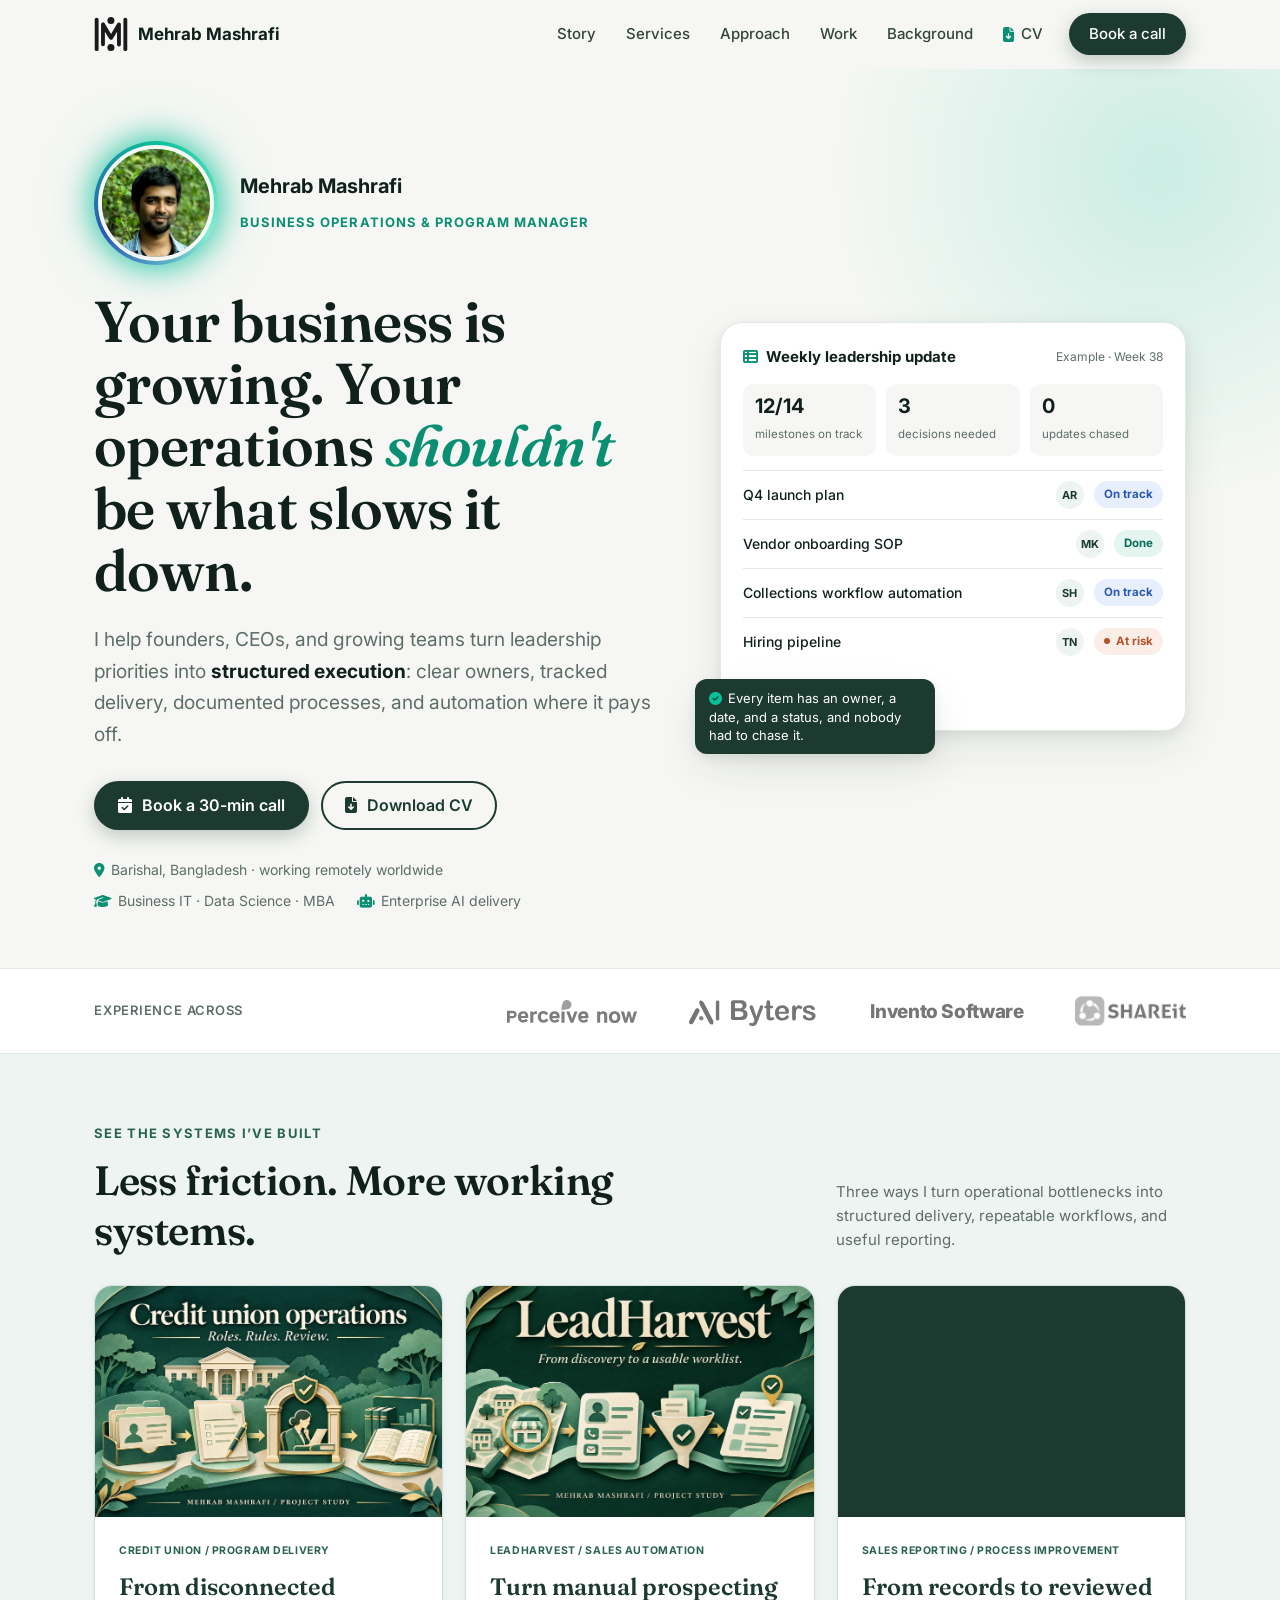
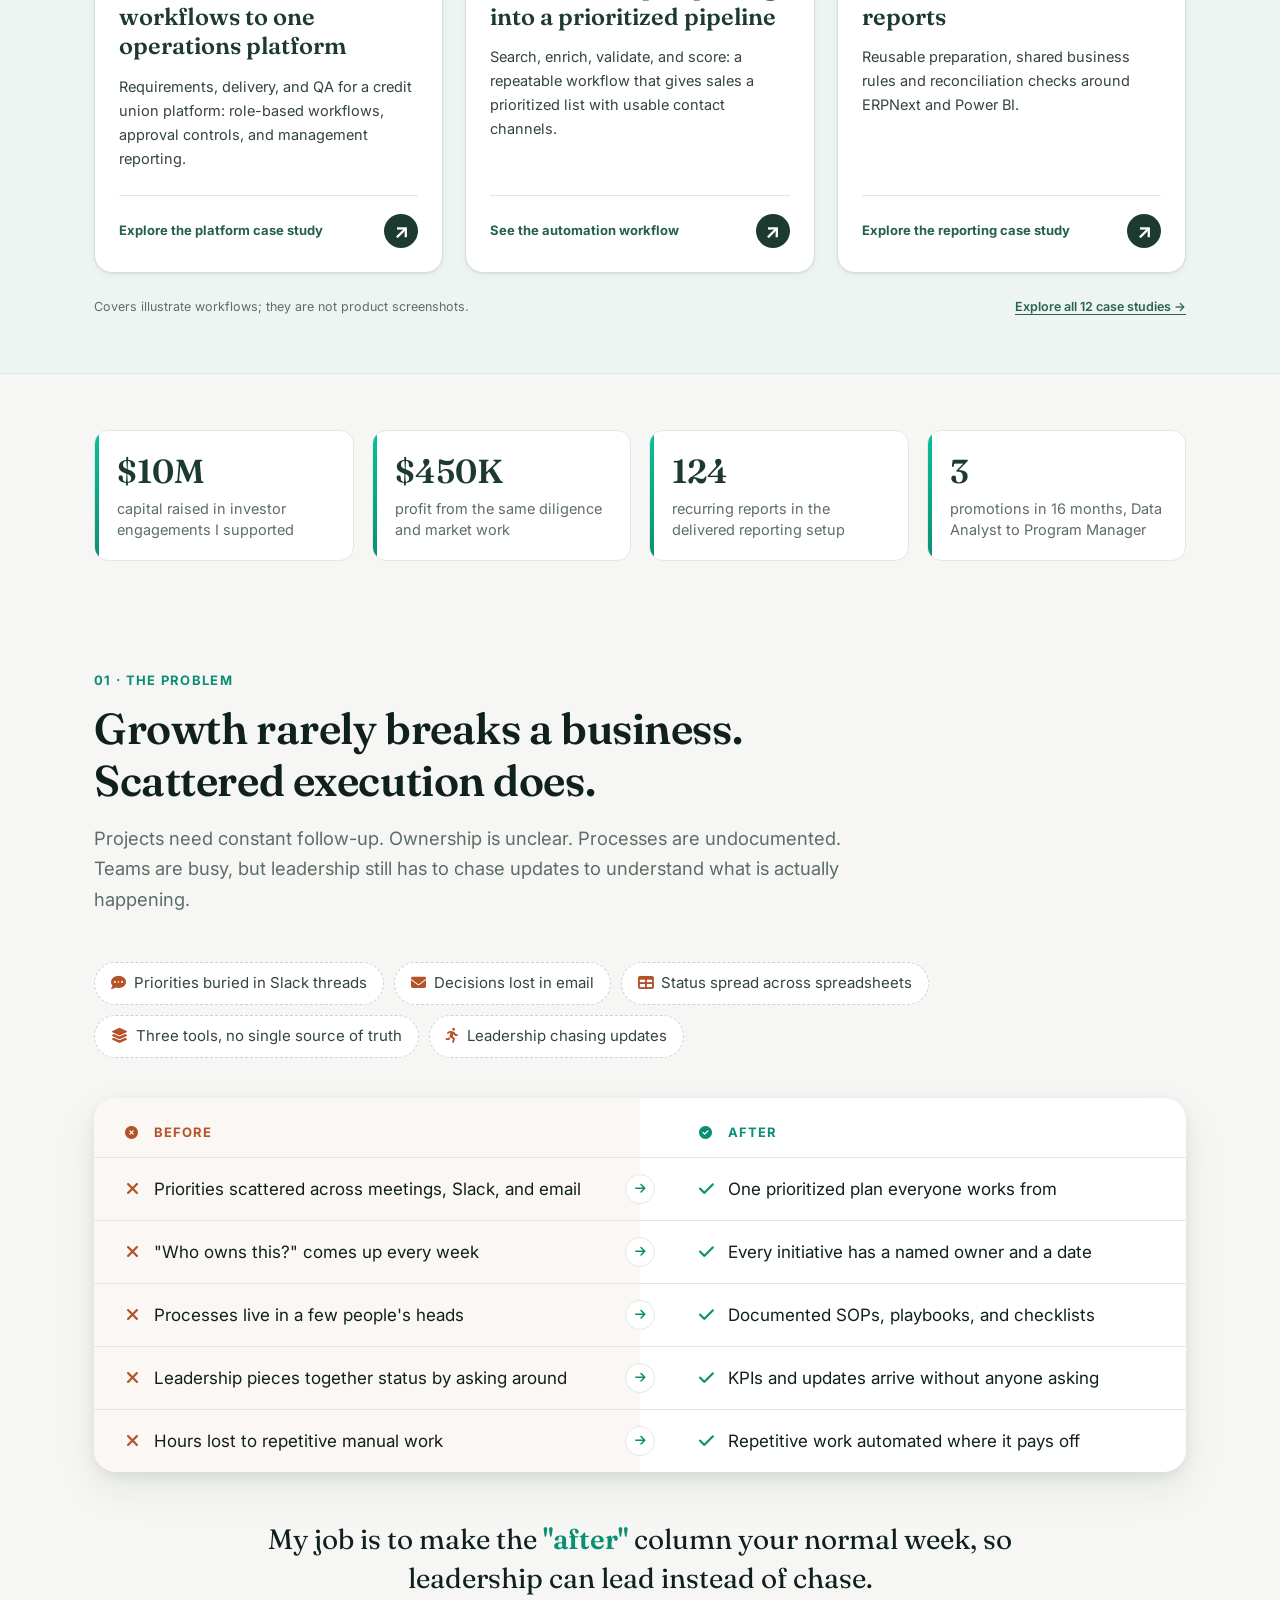
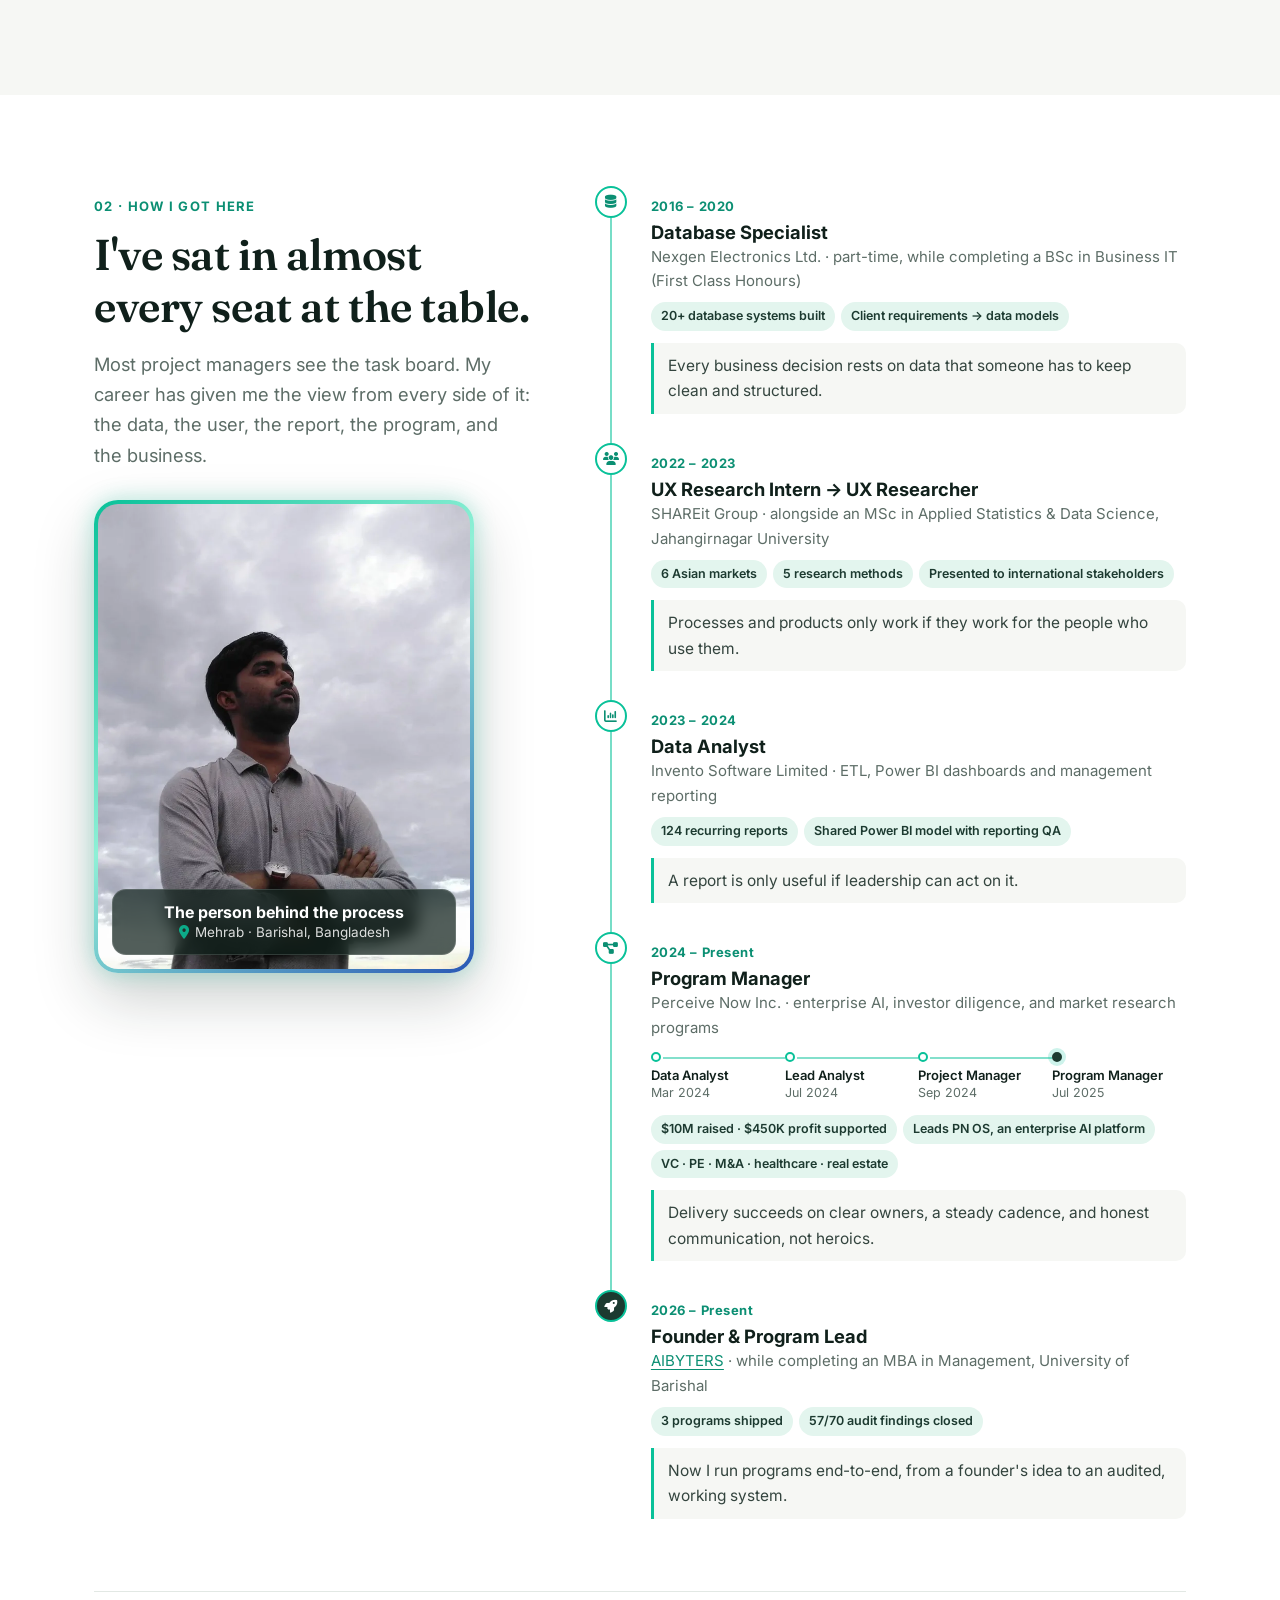
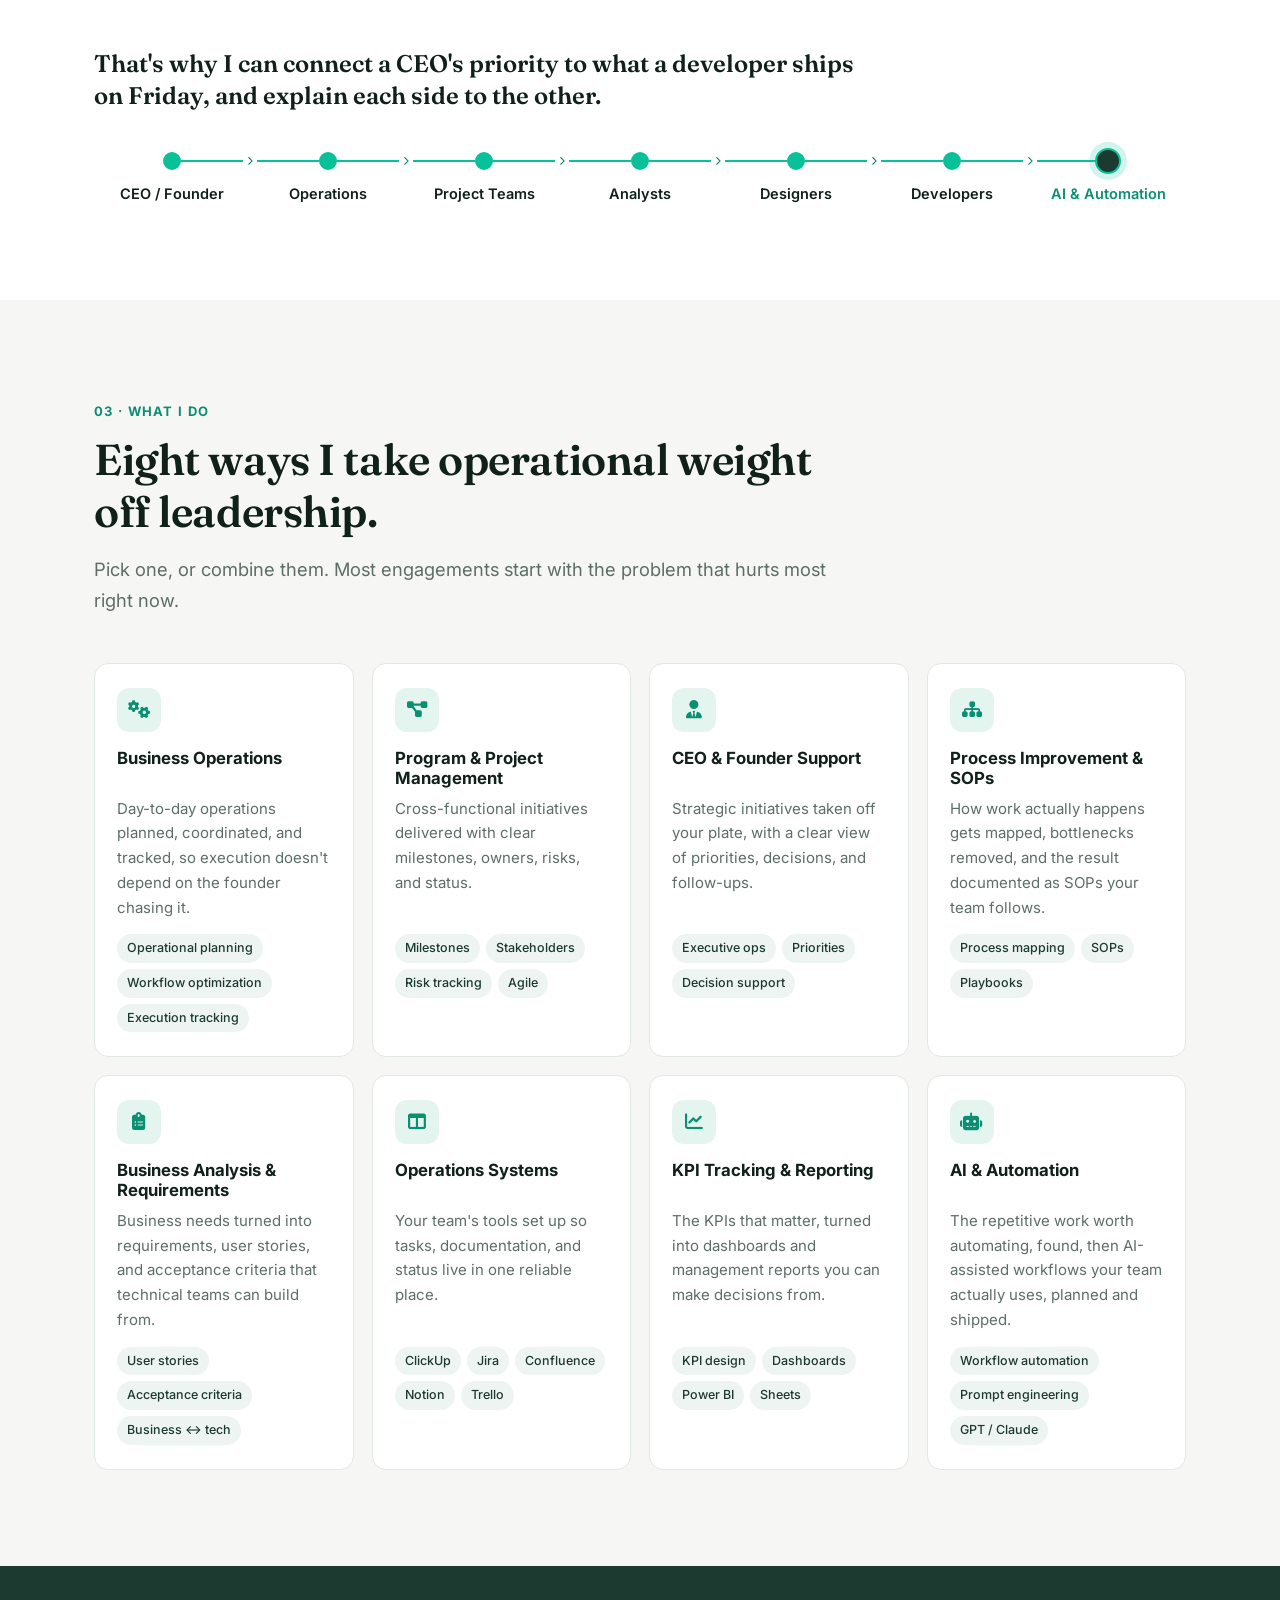
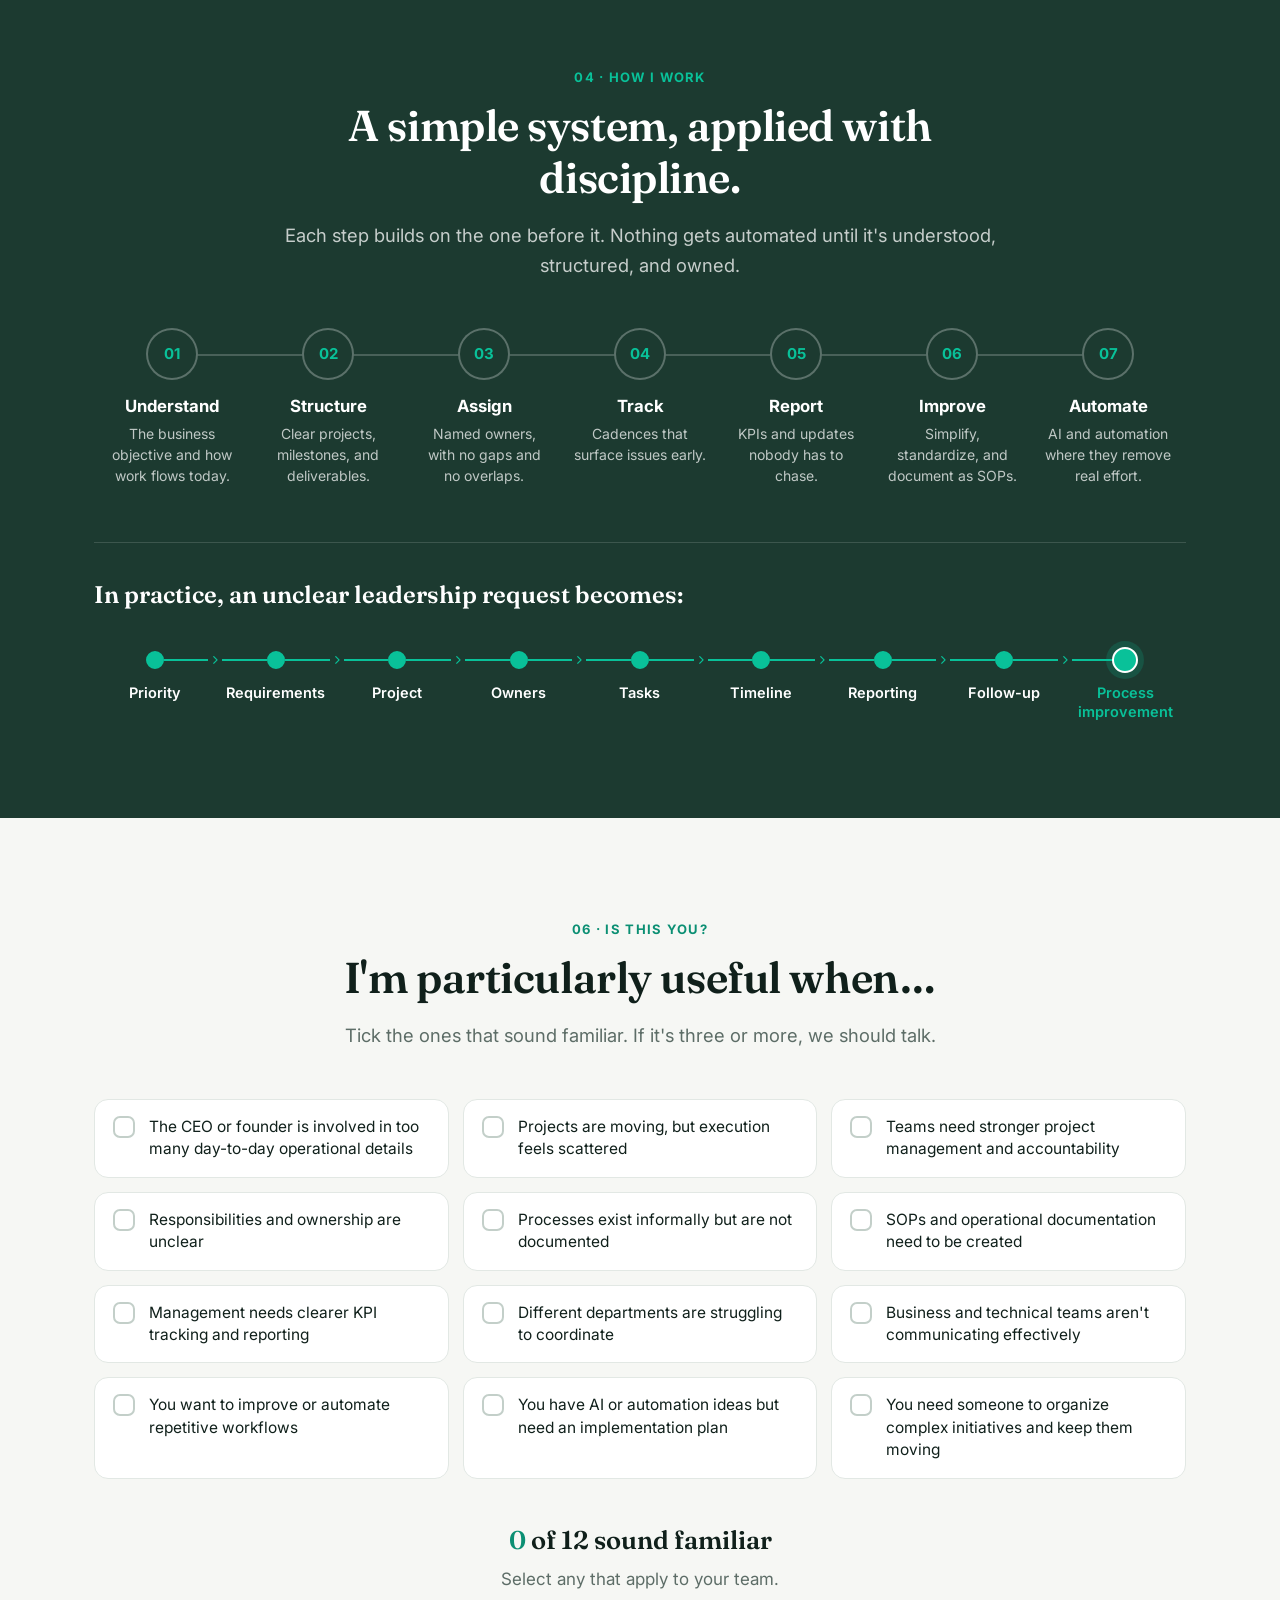
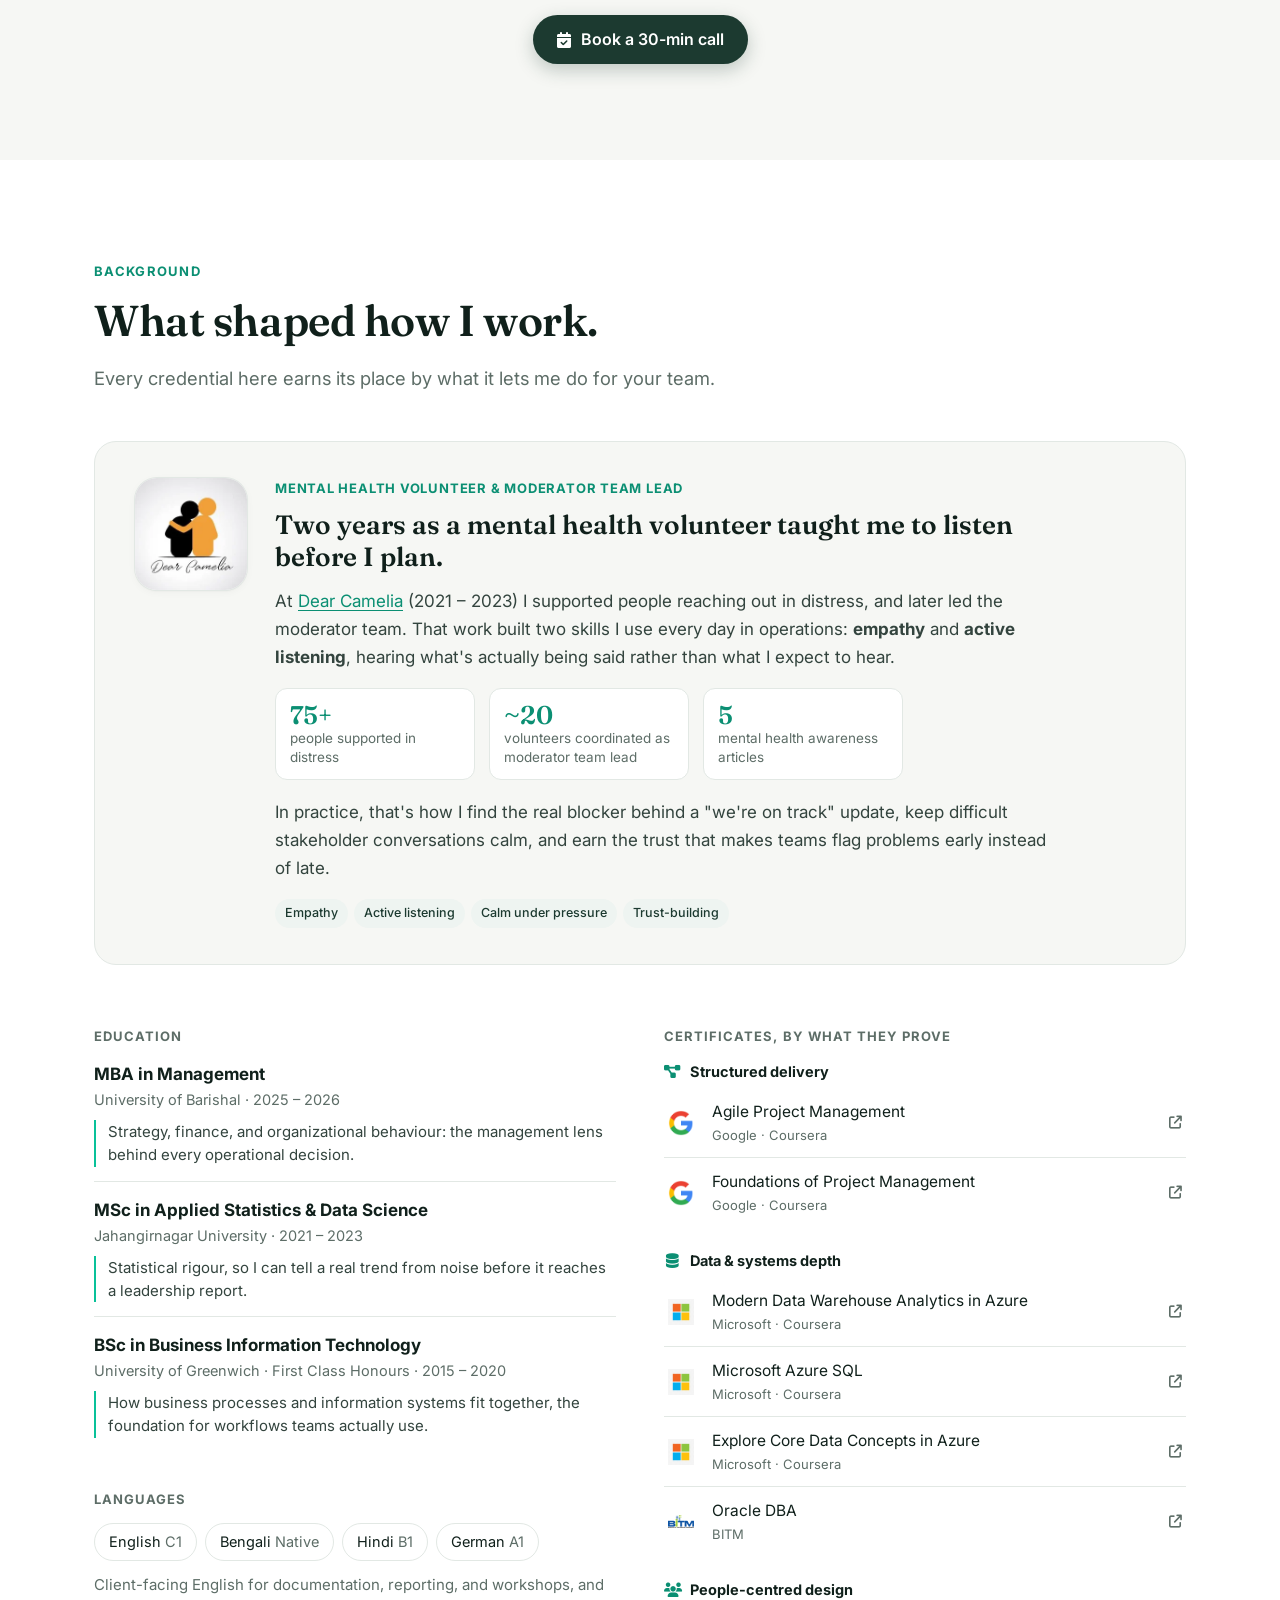
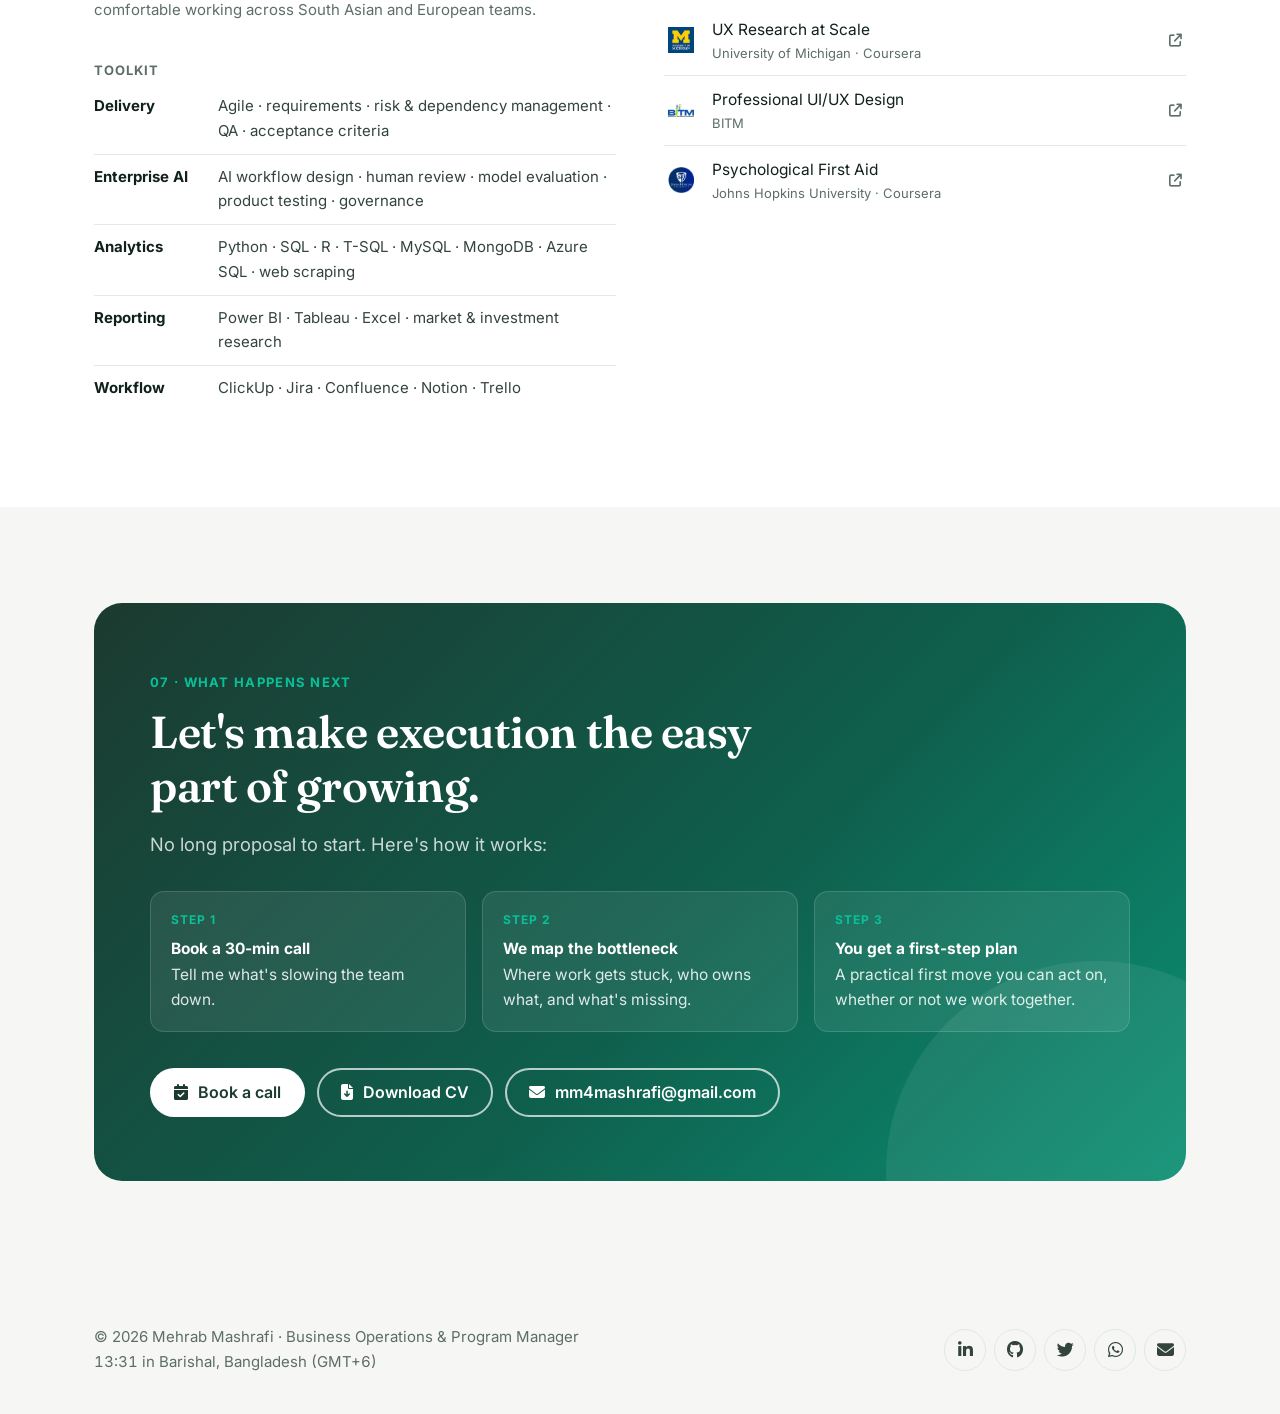
==== commit 5f665bf2: "Anonymize the reporting case study and portfolio previews" ====
--- a/index.html
+++ b/index.html
@@ -147,7 +147,7 @@
                             <img class="featured-cover" src="resources/case-studies/covers/power-bi-reporting-automation.webp" alt="" width="1200" height="800" loading="lazy" decoding="async">
                             <div class="featured-body">
                                 <p class="case-kicker">Sales reporting / Process improvement</p>
-                                <h3 id="reporting-title">BestinBrands: from records to reviewed reports</h3>
+                                <h3 id="reporting-title">From records to reviewed reports</h3>
                                 <p>Reusable preparation, shared business rules and reconciliation checks around ERPNext and Power BI.</p>
                                 <span class="featured-action" id="reporting-action">Explore the reporting case study <span aria-hidden="true">↗</span></span>
                             </div>
